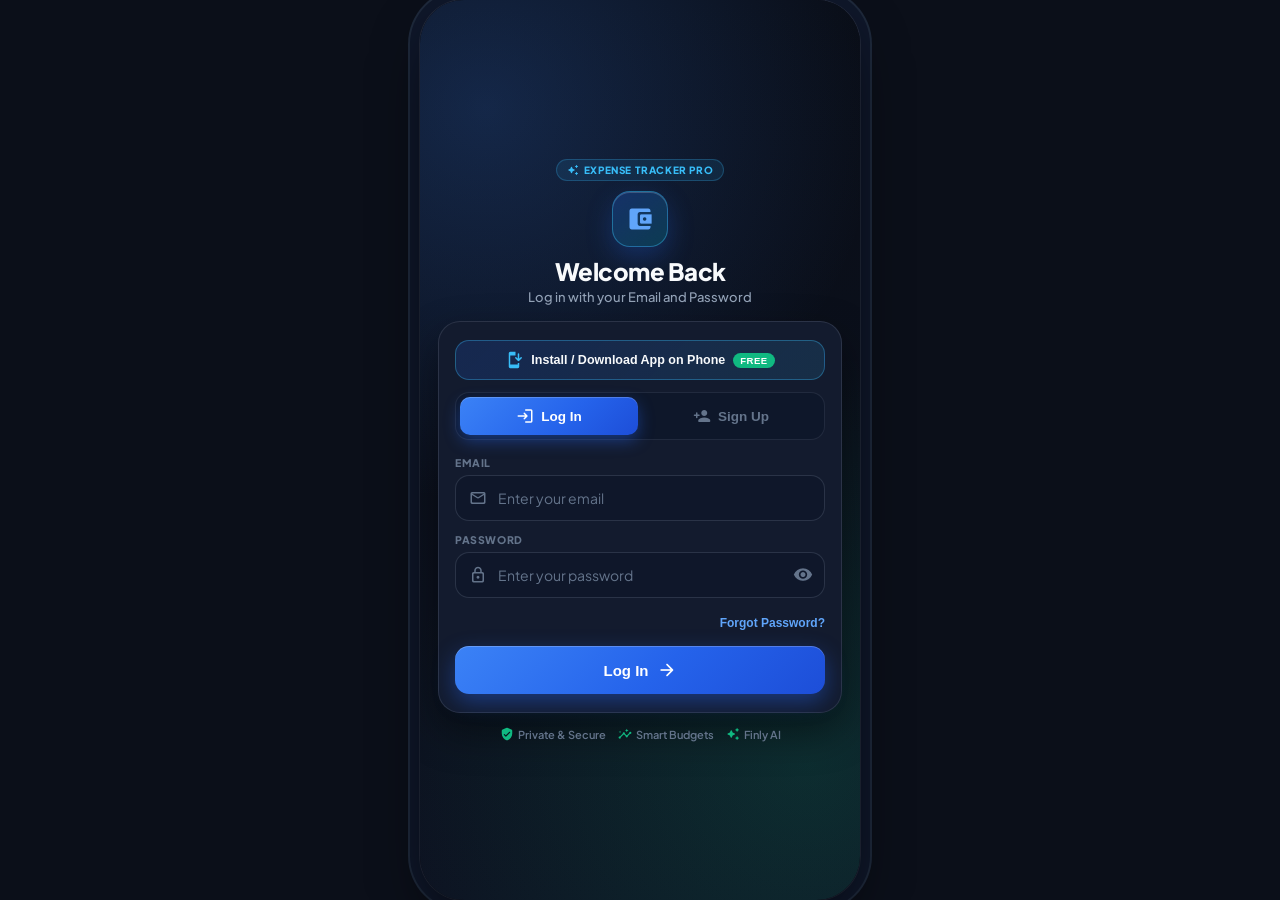
==== templates/mobile_app.html @ 192034d5 "v6.4: Resolve auth hanging and button lock by removing keepalive, dismissing overlay immediately, an" ====
<!DOCTYPE html>
<html lang="en">
<head>
  <meta charset="UTF-8">
  <meta name="viewport" content="width=device-width, initial-scale=1.0, maximum-scale=1.0, user-scalable=no, viewport-fit=cover">
  <meta http-equiv="Cache-Control" content="no-cache, no-store, must-revalidate">
  <meta http-equiv="Pragma" content="no-cache">
  <meta http-equiv="Expires" content="0">
  <title>Expense Tracker Pro 2.0 — Mobile Finance App</title>
  
  <!-- PWA & Mobile Meta Tags (Phase 15 + v6.0) -->
  <link rel="manifest" href="/static/manifest.json">
  <link rel="apple-touch-icon" href="/static/icons/apple-touch-icon.png">
  <link rel="icon" type="image/png" sizes="192x192" href="/static/icons/icon-192.png">
  <link rel="icon" type="image/svg+xml" href="/static/icons/icon.svg">
  <meta name="apple-mobile-web-app-capable" content="yes">
  <meta name="apple-mobile-web-app-title" content="ExpensePro">
  <meta name="apple-mobile-web-app-status-bar-style" content="black-translucent">
  <meta name="theme-color" content="#0B0F19">
  <meta name="format-detection" content="telephone=no">
  <meta name="app-shell-version" content="v6.4">

  <!-- Instant Synchronous PWA Standalone Detection (Zero-Flicker) -->
  <script>
    (function() {
      try {
        var isStandalone = (window.matchMedia && (window.matchMedia('(display-mode: standalone)').matches || window.matchMedia('(display-mode: fullscreen)').matches || window.matchMedia('(display-mode: minimal-ui)').matches)) ||
                           (window.navigator.standalone === true) ||
                           (document.referrer && document.referrer.indexOf('android-app://') !== -1) ||
                           (window.location.search && window.location.search.indexOf('mode=pwa') !== -1) ||
                           (localStorage.getItem('pwa_is_installed') === '1');
        if (isStandalone) {
          document.documentElement.classList.add('is-standalone-pwa');
        }
      } catch (e) {}
    })();
  </script>

  <!-- Google Fonts & Material Icons (Non-Render-Blocking for Instant First Paint) -->
  <link rel="preconnect" href="https://fonts.googleapis.com">
  <link rel="preconnect" href="https://fonts.gstatic.com" crossorigin>
  <link href="https://fonts.googleapis.com/css2?family=Plus+Jakarta+Sans:wght@400;500;600;700;800&family=JetBrains+Mono:wght@500;700&display=swap" rel="stylesheet" media="print" onload="this.media='all'">
  <link href="https://fonts.googleapis.com/icon?family=Material+Icons+Round" rel="stylesheet" media="print" onload="this.media='all'">
  <noscript>
    <link href="https://fonts.googleapis.com/css2?family=Plus+Jakarta+Sans:wght@400;500;600;700;800&family=JetBrains+Mono:wght@500;700&display=swap" rel="stylesheet">
    <link href="https://fonts.googleapis.com/icon?family=Material+Icons+Round" rel="stylesheet">
  </noscript>
  
  <style>
    /* ======================================================== */
    /* ULTRA-RESPONSIVE TOUCH & TACTILE MICRO-INTERACTIONS       */
    /* ======================================================== */
    * {
      touch-action: manipulation;
      -webkit-tap-highlight-color: transparent;
    }
    button, .key-btn, .nav-tab, .acc-pill, .btn-submit-sheet, .btn-icon-header, .tx-item, .action-pill {
      user-select: none;
      -webkit-user-select: none;
    }
    button:active, .key-btn:active, .nav-tab:active, .acc-pill:active, .btn-icon-header:active, .tx-item:active, .btn-submit-sheet:active {
      transform: scale(0.96) !important;
      opacity: 0.88 !important;
      transition: transform 0.06s ease, opacity 0.06s ease !important;
    }

    /* ======================================================== */
    /* DESIGN SYSTEM: EXECUTIVE FINTECH THEME PALETTES          */
    /* ======================================================== */
    :root {
      --bg-app: #0B0F19;
      --bg-card: #131B2E;
      --bg-card-subtle: #1C263D;
      --bg-input: #1C263D;
      --border-card: rgba(255, 255, 255, 0.08);
      --border-subtle: rgba(255, 255, 255, 0.05);
      --text-primary: #F8FAFC;
      --text-secondary: #94A3B8;
      --text-muted: #64748B;
      --color-emerald: #10B981;
      --color-emerald-glow: rgba(16, 185, 129, 0.18);
      --color-sapphire: #38BDF8;
      --color-ruby: #EF4444;
      --color-amber: #F59E0B;
      --color-purple: #8B5CF6;
      --radius-sm: 8px;
      --radius-md: 14px;
      --radius-lg: 20px;
      --radius-xl: 28px;
      --font: 'Plus Jakarta Sans', -apple-system, BlinkMacSystemFont, sans-serif;
    }

    /* THEME 1: MODERN MIDNIGHT FINTECH (Default Dark Canvas) */
    body:not(.theme-light) {
      background: #0B0F19 !important;
      color: #F8FAFC !important;
    }
    body:not(.theme-light) .device-wrapper {
      --bg-app: #0B0F19 !important;
      --bg-card: #131B2E !important;
      --bg-card-subtle: #1C263D !important;
      --bg-input: #1C263D !important;
      --border-card: rgba(255, 255, 255, 0.08) !important;
      --border-subtle: rgba(255, 255, 255, 0.05) !important;
      --text-primary: #F8FAFC !important;
      --text-secondary: #94A3B8 !important;
      --text-muted: #64748B !important;
      background: #0B0F19 !important;
      box-shadow: 0 25px 60px -15px rgba(0, 0, 0, 0.8), 0 0 0 1px rgba(255, 255, 255, 0.08), 0 0 0 10px #0F172A, 0 0 0 12px #1E293B !important;
    }

    /* THEME 2: CRISP HIGH-CONTRAST LIGHT (Zero Hidden Text) */
    body.theme-light {
      --bg-app: #F8FAFC !important;
      --bg-card: #FFFFFF !important;
      --bg-card-subtle: #F1F5F9 !important;
      --bg-input: #FFFFFF !important;
      --border-card: #E2E8F0 !important;
      --border-subtle: #CBD5E1 !important;
      --text-primary: #0F172A !important;
      --text-secondary: #475569 !important;
      --text-muted: #64748B !important;
      background: #F8FAFC !important;
      color: #0F172A !important;
    }
    body.theme-light .device-wrapper {
      --bg-app: #F8FAFC !important;
      --bg-card: #FFFFFF !important;
      --bg-card-subtle: #F1F5F9 !important;
      --bg-input: #FFFFFF !important;
      --border-card: #E2E8F0 !important;
      --border-subtle: #CBD5E1 !important;
      --text-primary: #0F172A !important;
      --text-secondary: #475569 !important;
      --text-muted: #64748B !important;
      background: #F8FAFC !important;
      color: #0F172A !important;
      box-shadow: 0 25px 60px -15px rgba(100, 116, 139, 0.25), 0 0 0 1px #E2E8F0 !important;
    }

    /* BASE RESET & MOBILE FRAME */
    * {
      box-sizing: border-box;
      margin: 0;
      padding: 0;
      -webkit-tap-highlight-color: transparent;
      user-select: none;
    }

    body {
      font-family: var(--font);
      background: var(--bg-app);
      color: var(--text-primary);
      min-height: 100vh;
      display: flex;
      justify-content: center;
      align-items: center;
      overflow-x: hidden;
      -webkit-font-smoothing: antialiased;
    }

    /* Desktop Viewport Shell Frame */
    .device-wrapper {
      position: relative;
      width: 100%;
      max-width: 440px;
      height: 900px;
      max-height: 100vh;
      background: var(--bg-app);
      box-shadow: 0 25px 60px -15px rgba(0, 0, 0, 0.8), 0 0 0 1px rgba(255, 255, 255, 0.08), 0 0 0 10px #0F172A, 0 0 0 12px #1E293B;
      border-radius: 44px;
      overflow: hidden;
      display: flex;
      flex-direction: column;
    }

    @media (max-width: 600px) {
      body {
        margin: 0 !important;
        padding: 0 !important;
        background: var(--bg-app) !important;
        overflow: hidden !important;
        width: 100vw !important;
        height: 100dvh !important;
      }
      body .device-wrapper,
      body.theme-light .device-wrapper {
        max-width: 100vw !important;
        width: 100vw !important;
        height: 100dvh !important;
        max-height: 100dvh !important;
        border-radius: 0 !important;
        box-shadow: none !important;
        border: none !important;
        background: var(--bg-app) !important;
        overflow: hidden !important;
      }
      .mobile-status-bar {
        display: none !important;
      }
      .app-screen {
        padding: 14px 16px 30px 16px !important;
      }
      .mobile-bottom-nav {
        padding-bottom: max(env(safe-area-inset-bottom, 0px), 8px) !important;
        height: calc(68px + env(safe-area-inset-bottom, 0px)) !important;
      }
      .app-screen-viewport {
        padding-bottom: calc(85px + env(safe-area-inset-bottom, 0px)) !important;
      }
    }

    /* Mobile Status Bar (Dynamic Island & Clock) */
    .mobile-status-bar {
      height: 48px;
      padding: 10px 24px 0 24px;
      display: flex;
      justify-content: space-between;
      align-items: center;
      font-size: 13px;
      font-weight: 700;
      color: var(--text-primary);
      z-index: 50;
      background: var(--bg-app);
    }
    .dynamic-island {
      width: 100px;
      height: 24px;
      background: #000;
      border-radius: 20px;
      display: flex;
      align-items: center;
      justify-content: center;
      gap: 6px;
    }
    .island-dot {
      width: 8px;
      height: 8px;
      border-radius: 50%;
      background: #1e293b;
    }

    /* Viewport & Screen Transitions */
    .app-screen-viewport {
      flex: 1;
      overflow-y: auto;
      overflow-x: hidden;
      position: relative;
      padding-bottom: 90px;
      scroll-behavior: smooth;
    }
    .app-screen-viewport::-webkit-scrollbar {
      display: none;
    }
    .app-screen {
      display: none;
      padding: 16px 20px;
    }
    .app-screen.active {
      display: block;
    }

    /* App Header */
    .app-header {
      display: flex;
      justify-content: space-between;
      align-items: center;
      margin-bottom: 20px;
    }
    .user-greeting {
      display: flex;
      align-items: center;
      gap: 12px;
    }
    .user-avatar {
      width: 42px;
      height: 42px;
      border-radius: 50%;
      background: linear-gradient(135deg, #3B82F6, #10B981);
      display: flex;
      align-items: center;
      justify-content: center;
      font-weight: 800;
      font-size: 16px;
      box-shadow: 0 4px 12px rgba(16, 185, 129, 0.25);
      color: #FFFFFF !important;
      flex-shrink: 0;
    }
    .user-title {
      font-size: 13px;
      color: var(--text-muted);
      font-weight: 500;
      white-space: nowrap;
      overflow: hidden;
      text-overflow: ellipsis;
    }
    .user-name {
      font-size: 17px;
      font-weight: 700;
      letter-spacing: -0.3px;
      color: var(--text-primary);
      white-space: nowrap;
      overflow: hidden;
      text-overflow: ellipsis;
    }
    .header-actions {
      display: flex;
      gap: 8px;
    }
    .btn-icon-header {
      width: 38px;
      height: 38px;
      border-radius: 50%;
      background: var(--bg-card);
      border: 1px solid var(--border-card);
      color: var(--text-primary);
      display: flex;
      align-items: center;
      justify-content: center;
      cursor: pointer;
      transition: all 0.2s ease;
    }

    /* ======================================================== */
    /* UNIVERSAL FINTECH CARDS & SURFACES                       */
    /* ======================================================== */
    .fintech-card {
      background: var(--bg-card);
      border: 1px solid var(--border-card);
      border-radius: var(--radius-xl);
      padding: 18px 20px;
      position: relative;
      margin-bottom: 18px;
      color: var(--text-primary);
      box-shadow: 0 4px 16px rgba(0, 0, 0, 0.12);
      transition: background 0.2s ease, border-color 0.2s ease, color 0.2s ease;
    }

    /* Hero Net Worth Card (Dedicated to Top Hero) */
    .card-net-worth {
      background: linear-gradient(135deg, #182542 0%, #0F172A 100%);
      border: 1px solid rgba(56, 189, 248, 0.2);
      border-radius: var(--radius-xl);
      padding: 22px 20px;
      position: relative;
      overflow: hidden;
      margin-bottom: 18px;
      box-shadow: 0 12px 30px -5px rgba(0, 0, 0, 0.4);
    }
    .card-net-worth::after {
      content: '';
      position: absolute;
      top: -30px;
      right: -30px;
      width: 140px;
      height: 140px;
      background: radial-gradient(circle, rgba(16, 185, 129, 0.25) 0%, transparent 70%);
      pointer-events: none;
    }
    .net-worth-label {
      font-size: 12px;
      text-transform: uppercase;
      letter-spacing: 1px;
      color: rgba(255, 255, 255, 0.8) !important;
      font-weight: 700;
      margin-bottom: 6px;
    }
    .net-worth-amount {
      font-size: 32px;
      font-weight: 800;
      letter-spacing: -1px;
      color: #FFFFFF !important;
      margin-bottom: 16px;
    }
    .accounts-pill-row {
      display: flex;
      gap: 10px;
      overflow-x: auto;
      padding-bottom: 4px;
    }
    .accounts-pill-row::-webkit-scrollbar { display: none; }
    .acc-pill {
      background: rgba(255, 255, 255, 0.14);
      border: 1px solid rgba(255, 255, 255, 0.2);
      border-radius: var(--radius-md);
      padding: 8px 12px;
      display: flex;
      align-items: center;
      gap: 8px;
      white-space: nowrap;
      flex-shrink: 0;
      color: #FFFFFF !important;
    }
    .acc-pill-icon {
      font-size: 18px;
      color: var(--color-emerald);
    }
    .acc-pill-name {
      font-size: 12px;
      color: rgba(255, 255, 255, 0.85) !important;
      font-weight: 600;
    }
    .acc-pill-balance {
      font-size: 13px;
      font-weight: 700;
      color: #FFFFFF !important;
    }

    /* Cashflow Metrics Grid */
    .cashflow-grid {
      display: grid;
      grid-template-columns: 1fr 1fr;
      gap: 12px;
      margin-bottom: 18px;
    }
    .cashflow-box {
      background: var(--bg-card);
      border: 1px solid var(--border-card);
      border-radius: var(--radius-lg);
      padding: 14px 16px;
      transition: background 0.2s ease, border-color 0.2s ease;
    }
    .cf-label {
      font-size: 11px;
      font-weight: 700;
      text-transform: uppercase;
      letter-spacing: 0.5px;
      display: flex;
      align-items: center;
      gap: 5px;
      margin-bottom: 6px;
    }
    .cf-label.income { color: var(--color-emerald); }
    .cf-label.expense { color: var(--color-ruby); }
    .cf-amount {
      font-size: 18px;
      font-weight: 800;
      color: var(--text-primary);
    }

    /* Afford Calculator Presets & Star Feature Styling */
    .afford-preset-chip {
      background: rgba(255, 255, 255, 0.06);
      border: 1px solid rgba(255, 255, 255, 0.12);
      color: var(--text-primary);
      font-size: 11px;
      font-weight: 700;
      padding: 6px 12px;
      border-radius: 10px;
      cursor: pointer;
      white-space: nowrap;
      transition: all 0.2s cubic-bezier(0.4, 0, 0.2, 1);
      flex-shrink: 0;
      user-select: none;
    }
    .afford-preset-chip:active {
      transform: scale(0.96);
    }
    .afford-preset-chip.active {
      background: linear-gradient(135deg, rgba(139, 92, 246, 0.35) 0%, rgba(59, 130, 246, 0.35) 100%);
      border-color: #8B5CF6;
      color: #FFFFFF;
      box-shadow: 0 2px 8px rgba(139, 92, 246, 0.25);
    }
    body.theme-light .afford-preset-chip {
      background: #FFFFFF;
      border-color: #E2E8F0;
      color: #334155;
    }
    body.theme-light .afford-preset-chip.active {
      background: linear-gradient(135deg, #EEF2FF 0%, #E0E7FF 100%);
      border-color: #6366F1;
      color: #4F46E5;
    }

    /* AI Spending Forecast Banner */
    .forecast-banner {
      background: linear-gradient(135deg, rgba(30, 27, 75, 0.75) 0%, rgba(15, 23, 42, 0.9) 100%);
      border: 1px solid rgba(139, 92, 246, 0.35);
      border-radius: var(--radius-xl);
      padding: 18px 20px;
      margin-bottom: 18px;
      color: var(--text-primary);
    }
    .forecast-badge-row {
      display: flex;
      justify-content: space-between;
      align-items: center;
      margin-bottom: 10px;
    }
    .forecast-title {
      font-size: 13px;
      font-weight: 800;
      text-transform: uppercase;
      letter-spacing: 0.5px;
      color: var(--color-sapphire);
      display: flex;
      align-items: center;
      gap: 6px;
    }
    .forecast-risk-pill {
      font-size: 11px;
      font-weight: 800;
      padding: 4px 10px;
      border-radius: 20px;
      text-transform: uppercase;
      display: inline-flex;
      align-items: center;
      gap: 6px;
    }
    @keyframes blinkLightPulse {
      0%, 100% {
        opacity: 1;
        transform: scale(1);
        box-shadow: 0 0 6px currentColor, 0 0 14px currentColor;
      }
      50% {
        opacity: 0.18;
        transform: scale(0.72);
        box-shadow: 0 0 1px currentColor;
      }
    }
    .blink-status-light {
      width: 8px;
      height: 8px;
      border-radius: 50%;
      display: inline-block;
      flex-shrink: 0;
      animation: blinkLightPulse 1.1s infinite ease-in-out;
    }
    .risk-safe {
      background: rgba(16, 185, 129, 0.15);
      color: var(--color-emerald);
      border: 1px solid rgba(16, 185, 129, 0.3);
    }
    .risk-warning {
      background: rgba(245, 158, 11, 0.15);
      color: var(--color-amber);
      border: 1px solid rgba(245, 158, 11, 0.3);
    }
    .risk-danger {
      background: rgba(239, 68, 68, 0.15);
      color: var(--color-ruby);
      border: 1px solid rgba(239, 68, 68, 0.3);
    }
    .forecast-numbers-row {
      display: flex;
      justify-content: space-between;
      align-items: baseline;
      margin-bottom: 8px;
    }
    .forecast-big-val {
      font-size: 24px;
      font-weight: 800;
      color: var(--text-primary);
    }
    .forecast-speed {
      font-size: 12px;
      font-weight: 600;
      color: var(--text-secondary);
    }
    .forecast-text {
      font-size: 12px;
      line-height: 1.4;
      color: var(--text-secondary);
    }

    /* Section Headers */
    .section-header-row {
      display: flex;
      justify-content: space-between;
      align-items: center;
      margin-bottom: 12px;
    }
    .section-title {
      font-size: 15px;
      font-weight: 700;
      color: var(--text-primary);
    }
    .section-link {
      font-size: 12px;
      font-weight: 600;
      color: var(--color-sapphire);
      cursor: pointer;
    }

    /* Transaction Item Rows */
    .tx-item {
      background: var(--bg-card);
      border: 1px solid var(--border-card);
      border-radius: var(--radius-lg);
      padding: 12px 14px;
      display: flex;
      align-items: center;
      justify-content: space-between;
      margin-bottom: 10px;
      cursor: pointer;
      transition: transform 0.15s ease, background 0.15s ease;
      color: var(--text-primary);
    }
    .tx-item:active {
      transform: scale(0.98);
      background: var(--bg-card-subtle);
    }
    .tx-item {
      content-visibility: auto;
      contain-intrinsic-size: 62px;
    }
    .tx-left {
      display: flex;
      align-items: center;
      gap: 12px;
    }
    .tx-icon-box {
      width: 40px;
      height: 40px;
      border-radius: 12px;
      display: flex;
      align-items: center;
      justify-content: center;
      color: #FFFFFF !important;
      font-size: 20px;
      flex-shrink: 0;
      position: relative;
      overflow: hidden;
    }
    .tx-icon-box .tx-img {
      width: 100%;
      height: 100%;
      object-fit: cover;
      display: block;
      border-radius: 12px;
    }
    .tx-title {
      font-size: 14px;
      font-weight: 700;
      color: var(--text-primary);
      margin-bottom: 2px;
    }
    .tx-meta {
      font-size: 11px;
      color: var(--text-muted);
      font-weight: 500;
    }
    .tx-right {
      text-align: right;
    }
    .tx-amount {
      font-size: 15px;
      font-weight: 800;
      letter-spacing: -0.3px;
    }
    .tx-amount.expense { color: var(--text-primary); }
    .tx-amount.income { color: var(--color-emerald); }
    .tx-amount.transfer { color: var(--color-sapphire); }
    .tx-badge {
      display: inline-block;
      font-size: 10px;
      font-weight: 700;
      padding: 2px 6px;
      border-radius: 4px;
      margin-top: 3px;
    }
    .tx-filter-bar {
      display: flex;
      gap: 8px;
      overflow-x: auto;
      padding: 4px 0 12px 0;
      margin-bottom: 8px;
    }
    .tx-filter-bar::-webkit-scrollbar { display: none; }
    .filter-chip {
      padding: 6px 14px;
      border-radius: 20px;
      font-size: 12px;
      font-weight: 700;
      background: var(--bg-card-subtle);
      border: 1px solid var(--border-card);
      color: var(--text-secondary);
      cursor: pointer;
      white-space: nowrap;
      transition: all 0.2s ease;
    }
    .filter-chip.active {
      background: var(--color-sapphire);
      color: #0F172A !important;
      border-color: var(--color-sapphire);
    }

    /* ======================================================== */
    /* 5-DESTINATION BOTTOM NAVIGATION BAR                      */
    /* ======================================================== */
    .mobile-bottom-nav {
      position: absolute;
      bottom: 0;
      left: 0;
      right: 0;
      height: 72px;
      background: rgba(11, 15, 25, 0.98);
      border-top: 1px solid rgba(255, 255, 255, 0.08);
      display: flex;
      align-items: center;
      justify-content: space-around;
      padding: 0 8px;
      z-index: 60;
    }
    .nav-tab {
      display: flex;
      flex-direction: column;
      align-items: center;
      justify-content: center;
      gap: 3px;
      color: #94A3B8;
      font-size: 11px;
      font-weight: 600;
      cursor: pointer;
      transition: all 0.2s ease;
      flex: 1;
      height: 100%;
    }
    .nav-tab .material-icons-round {
      font-size: 22px;
      color: #94A3B8;
      transition: transform 0.2s ease, color 0.2s ease;
    }
    .nav-tab.active {
      color: var(--color-sapphire);
      font-weight: 700;
    }
    .nav-tab.active .material-icons-round {
      color: var(--color-sapphire);
      transform: scale(1.1);
    }

    /* Elevated Center FAB (+) */
    .fab-center {
      width: 52px;
      height: 52px;
      border-radius: 50%;
      background: linear-gradient(135deg, #10B981, #059669);
      box-shadow: 0 8px 24px rgba(16, 185, 129, 0.45);
      display: flex;
      align-items: center;
      justify-content: center;
      color: #FFFFFF !important;
      border: 3px solid var(--bg-app);
      cursor: pointer;
      margin-bottom: 24px;
      transition: transform 0.2s cubic-bezier(0.34, 1.56, 0.64, 1);
    }
    .fab-center:active {
      transform: scale(0.92);
    }

    /* Floating AI Orb Compositor-Only Float Animation (Zero CPU Repaint) */
    @keyframes orbFloatPulse {
      0%, 100% { transform: translate3d(0, 0px, 0) scale(1); }
      50% { transform: translate3d(0, -3px, 0) scale(1.03); }
    }
    .ai-floating-orb {
      box-shadow: 0 6px 20px rgba(124, 58, 237, 0.55), 0 0 16px rgba(6, 182, 212, 0.45);
      animation: orbFloatPulse 3.2s ease-in-out infinite;
      will-change: transform;
    }
    .ai-floating-orb:active {
      transform: scale(0.9) !important;
    }

    /* Universal Instant Touch & Zero-Delay Touch Response */
    * {
      -webkit-tap-highlight-color: transparent;
    }
    button, a, input, select, textarea, .nav-tab, .acc-pill, .fintech-card, .key-btn, .btn-icon-header, .fab-center, #floatingAiBotBtn {
      touch-action: manipulation;
    }

    /* Hardware Accelerated GPU Compositing for Moving Drawers Only */
    .bottom-sheet, #floatingAiBotBtn {
      backface-visibility: hidden;
    }

    /* Automatically Hide Floating AI Button whenever ANY sheet, modal, Auth screen, or PIN lock is open */
    body.sheet-open #floatingAiBotBtn,
    body.chat-open #floatingAiBotBtn,
    body.pin-locked #floatingAiBotBtn,
    body.auth-active #floatingAiBotBtn,
    body:has(.auth-overlay:not(.hidden)) #floatingAiBotBtn,
    #pinLockOverlay:not(.hidden) ~ #floatingAiBotBtn,
    #pinLockOverlay:not(.hidden) ~ * #floatingAiBotBtn,
    #floatingAiBotBtn.hidden-by-sheet {
      display: none !important;
      opacity: 0 !important;
      pointer-events: none !important;
      visibility: hidden !important;
    }

    /* ======================================================== */
    /* BOTTOM SHEETS, KEYPAD & FORM INPUTS                      */
    /* ======================================================== */
    .sheet-backdrop {
      position: absolute;
      inset: 0;
      background: rgba(0, 0, 0, 0.68);
      z-index: 100;
      opacity: 0;
      pointer-events: none;
      visibility: hidden;
      transition: opacity 0.16s ease, visibility 0.16s ease;
    }
    .sheet-backdrop.active {
      opacity: 1;
      pointer-events: auto;
      visibility: visible;
    }
    
    #quickEntrySheet {
      max-height: 96vh;
      overflow-y: hidden !important;
      padding: 12px 18px 16px 18px;
    }
    #quickEntrySheet.details-expanded {
      overflow-y: auto !important;
    }

    .bottom-sheet {
      position: absolute;
      bottom: 0;
      left: 0;
      right: 0;
      background: var(--bg-card);
      border-top: 1px solid var(--border-card);
      border-radius: 28px 28px 0 0;
      padding: 16px 20px 24px 20px;
      z-index: 110;
      transform: translate3d(0, 100%, 0);
      transition: transform 0.18s cubic-bezier(0.2, 0.9, 0.3, 1), visibility 0.18s ease;
      max-height: 92vh;
      overflow-y: auto;
      color: var(--text-primary);
      visibility: hidden !important;
      pointer-events: none !important;
    }
    .bottom-sheet.active {
      transform: translateY(0);
      visibility: visible !important;
      pointer-events: auto !important;
    }
    .sheet-handle {
      width: 40px;
      height: 5px;
      background: var(--text-muted);
      opacity: 0.35;
      border-radius: 3px;
      margin: 0 auto 14px auto;
    }

    /* 3-Way Segmented Control */
    .segmented-control {
      background: var(--bg-card-subtle);
      border-radius: var(--radius-md);
      padding: 4px;
      display: flex;
      margin-bottom: 14px;
    }
    .segment-btn {
      flex: 1;
      padding: 8px 0;
      text-align: center;
      font-size: 13px;
      font-weight: 700;
      border-radius: 10px;
      cursor: pointer;
      color: var(--text-muted);
      transition: all 0.2s ease;
      background: transparent;
      border: none;
    }
    .segment-btn.active.expense {
      background: var(--color-ruby) !important;
      color: #FFFFFF !important;
      box-shadow: 0 4px 12px rgba(239, 68, 68, 0.3);
    }
    .segment-btn.active.income {
      background: var(--color-emerald) !important;
      color: #FFFFFF !important;
      box-shadow: 0 4px 12px rgba(16, 185, 129, 0.3);
    }
    .segment-btn.active.transfer {
      background: var(--color-sapphire) !important;
      color: #FFFFFF !important;
      box-shadow: 0 4px 12px rgba(59, 130, 246, 0.3);
    }

    /* Keypad Display & Numeric Grid */
    .keypad-display {
      background: var(--bg-card-subtle);
      border: 1px solid var(--border-card);
      border-radius: var(--radius-lg);
      padding: 14px 18px;
      text-align: right;
      margin-bottom: 14px;
    }
    .display-currency {
      font-size: 18px;
      font-weight: 700;
      color: var(--color-emerald);
      margin-right: 4px;
    }
    .display-val {
      font-size: 34px;
      font-weight: 800;
      letter-spacing: -1px;
      color: var(--text-primary);
    }
    .keypad-grid {
      display: grid;
      grid-template-columns: repeat(3, 1fr);
      gap: 8px;
      margin-bottom: 16px;
    }
    .key-btn {
      background: var(--bg-card-subtle);
      border: 1px solid var(--border-card);
      color: var(--text-primary);
      font-size: 19px;
      font-weight: 700;
      border-radius: 12px;
      height: 48px;
      display: flex;
      align-items: center;
      justify-content: center;
      cursor: pointer;
      transition: background 0.1s ease;
    }
    .key-btn:active {
      background: var(--border-card);
    }

    /* Category Ribbon */
    .category-scroll-grid {
      display: flex;
      gap: 10px;
      overflow-x: auto;
      padding: 4px 2px 8px 2px;
      margin-bottom: 10px;
      scrollbar-width: none;
      -webkit-overflow-scrolling: touch;
    }
    .category-scroll-grid::-webkit-scrollbar { display: none; }
    /* Aesthetic Category Visual Media & Add Action Cards */
    .cat-select-visual {
      width: 38px;
      height: 38px;
      border-radius: 12px;
      position: relative;
      overflow: hidden;
      display: flex;
      align-items: center;
      justify-content: center;
      background: var(--bg-card);
      box-shadow: 0 2px 6px rgba(0, 0, 0, 0.25);
      border: 1.5px solid rgba(255, 255, 255, 0.08);
      transition: all 0.15s ease;
      flex-shrink: 0;
    }
    .cat-visual-img {
      width: 100%;
      height: 100%;
      object-fit: cover;
      display: block;
      border-radius: 10px;
      transition: transform 0.2s ease;
    }
    .cat-select-card:active .cat-visual-img {
      transform: scale(1.08);
    }
    .cat-select-card.selected .cat-select-visual {
      box-shadow: 0 0 12px rgba(16, 185, 129, 0.5);
      border: 2px solid var(--color-emerald);
    }
    .cat-select-visual.add-visual-box {
      background: rgba(16, 185, 129, 0.1) !important;
      border: 1.5px dashed var(--color-emerald) !important;
    }
    .cat-select-card.add-card {
      border: 1.5px dashed rgba(16, 185, 129, 0.35);
      background: rgba(16, 185, 129, 0.04);
    }
    .cat-select-card.add-card:active {
      background: rgba(16, 185, 129, 0.16);
      transform: scale(0.95);
    }
    .add-subcat-pill:hover,
    .add-subcat-pill:active {
      background: rgba(16, 185, 129, 0.18) !important;
      transform: scale(0.96);
    }
    body.theme-light .cat-select-visual {
      box-shadow: 0 1px 4px rgba(15, 23, 42, 0.08);
      background: #F1F5F9;
      border-color: #E2E8F0;
    }
    body.theme-light .cat-select-card.add-card {
      background: #F0FDF4;
      border-color: #86EFAC;
    }
    body.theme-light .cat-select-card.add-card .cat-select-name {
      color: #059669 !important;
    }
    body.theme-light .add-subcat-pill {
      background: #F0FDF4 !important;
      border-color: #10B981 !important;
    }
    body.theme-light .add-subcat-pill span {
      color: #059669 !important;
    }

    .cat-select-card {
      position: relative;
      overflow: visible;
      display: flex;
      flex-direction: column;
      align-items: center;
      justify-content: center;
      gap: 4px;
      padding: 6px 10px;
      min-width: 66px;
      flex-shrink: 0;
      border-radius: 12px;
      background: var(--bg-card-subtle);
      border: 1px solid var(--border-card);
      cursor: pointer;
      text-align: center;
      transition: all 0.15s ease;
      user-select: none;
      -webkit-user-select: none;
    }
    .cat-select-card.selected {
      border-color: var(--color-emerald);
      background: rgba(16, 185, 129, 0.18);
    }
    /* Category Delete Badge */
    .cat-delete-btn {
      position: absolute;
      top: -6px;
      right: -6px;
      width: 20px;
      height: 20px;
      border-radius: 50%;
      background: #EF4444;
      border: 2px solid #FFFFFF;
      display: flex;
      align-items: center;
      justify-content: center;
      cursor: pointer;
      z-index: 20;
      box-shadow: 0 2px 6px rgba(0, 0, 0, 0.35);
      padding: 0;
      transition: transform 0.15s ease;
    }
    .cat-delete-btn:active {
      transform: scale(0.9);
    }
    .cat-delete-btn span {
      color: #FFFFFF !important;
      font-size: 13px !important;
      line-height: 1;
    }
    body.theme-light .cat-delete-btn {
      border-color: #FFFFFF !important;
      background: #DC2626 !important;
    }
    body.theme-light .cat-delete-btn span {
      color: #FFFFFF !important;
    }

    /* Subcategory Delete Badge */
    .subcat-delete-btn {
      display: inline-flex;
      align-items: center;
      justify-content: center;
      margin-left: 5px;
      cursor: pointer;
      border-radius: 50%;
      background: rgba(239, 68, 68, 0.18);
      width: 16px;
      height: 16px;
      vertical-align: middle;
      transition: transform 0.15s ease;
    }
    .subcat-delete-btn:active {
      transform: scale(0.9);
    }
    .subcat-delete-btn span {
      color: #EF4444 !important;
      font-size: 11px !important;
      line-height: 1;
    }
    body.theme-light .subcat-delete-btn {
      background: rgba(220, 38, 38, 0.18) !important;
    }
    body.theme-light .subcat-delete-btn span {
      color: #DC2626 !important;
    }

    /* Payment Method Pill (Cash, UPI, Cards) */
    .sheet-acc-pill {
      cursor: pointer;
      padding: 8px 10px;
      display: flex;
      align-items: center;
      justify-content: center;
      gap: 6px;
      border-radius: 10px;
      font-size: 12px;
      font-weight: 700;
      background: var(--bg-card-subtle);
      border: 1px solid var(--border-card);
      color: var(--text-secondary);
      transition: all 0.15s ease;
      user-select: none;
      -webkit-user-select: none;
    }
    .sheet-acc-pill.selected {
      background: rgba(59, 130, 246, 0.22);
      border: 1.5px solid var(--color-sapphire);
      color: #FFFFFF;
    }
    body.theme-light .sheet-acc-pill {
      background: #FFFFFF !important;
      border: 1.5px solid #CBD5E1 !important;
      color: #334155 !important;
    }
    body.theme-light .sheet-acc-pill.selected {
      background: #EFF6FF !important;
      border: 2px solid #2563EB !important;
      color: #1D4ED8 !important;
      font-weight: 800 !important;
    }
    .cat-select-icon {
      width: 32px;
      height: 32px;
      border-radius: 9px;
      display: flex;
      align-items: center;
      justify-content: center;
      color: #FFFFFF !important;
      font-size: 17px;
    }
    .cat-select-name {
      font-size: 10px;
      font-weight: 700;
      color: var(--text-secondary);
      line-height: 1.1;
      white-space: nowrap;
      max-width: 60px;
      overflow: hidden;
      text-overflow: ellipsis;
    }
    .cat-select-card.selected .cat-select-name {
      color: var(--text-primary);
      font-weight: 800;
    }

    /* Universal Form Inputs */
    .form-input-pill,
    input[type="text"],
    input[type="password"],
    input[type="number"],
    input[type="tel"],
    input[type="date"],
    select {
      width: 100%;
      background: var(--bg-card-subtle);
      border: 1px solid var(--border-card);
      border-radius: var(--radius-md);
      padding: 12px 14px;
      color: var(--text-primary);
      font-size: 13px;
      font-family: var(--font);
      outline: none;
      margin-bottom: 14px;
    }
    .form-input-pill::placeholder,
    input::placeholder {
      color: var(--text-muted);
    }

    .btn-submit-sheet {
      width: 100%;
      background: linear-gradient(135deg, #2563EB, #1D4ED8);
      color: #FFFFFF !important;
      font-size: 15px;
      font-weight: 700;
      border: none;
      border-radius: var(--radius-lg);
      padding: 14px;
      cursor: pointer;
      box-shadow: 0 6px 18px rgba(37, 99, 235, 0.35);
      transition: opacity 0.2s ease, transform 0.1s ease;
    }
    .btn-submit-sheet:active {
      transform: scale(0.98);
      opacity: 0.9;
    }

    /* ======================================================== */
    /* MODERN AUTH MODAL & TAB SYSTEM (FLAGSHIP FINTECH UI)     */
    /* ======================================================== */
    .auth-overlay {
      position: absolute;
      inset: 0;
      background:
        radial-gradient(circle at 15% 12%, rgba(59, 130, 246, 0.22) 0%, transparent 45%),
        radial-gradient(circle at 88% 85%, rgba(16, 185, 129, 0.16) 0%, transparent 48%),
        linear-gradient(180deg, #090D16 0%, #0D1322 100%);
      z-index: 950;
      padding: 20px 18px;
      display: flex;
      flex-direction: column;
      overflow-y: auto;
      color: var(--text-primary);
    }
    .auth-overlay.hidden { display: none !important; }
    .auth-shell {
      width: 100%;
      margin: auto 0;
      display: flex;
      flex-direction: column;
    }
    .auth-brand {
      text-align: center;
      margin-bottom: 16px;
    }
    .auth-brand-pill {
      display: inline-flex;
      align-items: center;
      gap: 5px;
      padding: 4px 10px;
      border-radius: 999px;
      background: rgba(56, 189, 248, 0.1);
      border: 1px solid rgba(56, 189, 248, 0.24);
      color: #38BDF8;
      font-size: 10px;
      font-weight: 800;
      letter-spacing: 0.6px;
      text-transform: uppercase;
      margin-bottom: 10px;
    }
    .auth-shield-icon {
      width: 56px;
      height: 56px;
      border-radius: 18px;
      background: linear-gradient(145deg, rgba(37, 99, 235, 0.28), rgba(6, 182, 212, 0.22));
      border: 1px solid rgba(56, 189, 248, 0.42);
      box-shadow: 0 10px 26px rgba(37, 99, 235, 0.28), inset 0 1px 0 rgba(255, 255, 255, 0.18);
      display: flex;
      align-items: center;
      justify-content: center;
      margin: 0 auto 10px auto;
      color: #60A5FA;
      font-size: 28px;
    }
    .auth-title {
      font-size: 24px;
      font-weight: 800;
      color: var(--text-primary);
      letter-spacing: -0.5px;
      line-height: 1.2;
    }
    .auth-subtitle {
      font-size: 13px;
      color: var(--text-secondary);
      margin-top: 4px;
      font-weight: 500;
    }
    .auth-card {
      background: #131B2E;
      border: 1px solid rgba(148, 163, 184, 0.18);
      border-radius: 22px;
      padding: 18px 16px;
      box-shadow: 0 18px 42px rgba(0, 0, 0, 0.44);
    }
    .auth-tab-bar {
      display: flex;
      background: rgba(15, 23, 42, 0.85);
      border: 1px solid rgba(148, 163, 184, 0.14);
      border-radius: 14px;
      padding: 4px;
      margin-bottom: 16px;
      gap: 4px;
    }
    .auth-tab-btn {
      flex: 1;
      display: flex;
      align-items: center;
      justify-content: center;
      gap: 7px;
      padding: 10px 14px;
      font-size: 13.5px;
      font-weight: 700;
      border: none;
      outline: none;
      border-radius: 10px;
      cursor: pointer;
      background: transparent;
      color: var(--text-muted);
      transition: color 0.15s ease, background 0.15s ease;
    }
    .auth-tab-btn:hover {
      color: var(--text-primary);
    }
    .auth-tab-btn.active {
      background: linear-gradient(135deg, #3B82F6 0%, #2563EB 60%, #1D4ED8 100%) !important;
      color: #FFFFFF !important;
      box-shadow: 0 6px 16px rgba(37, 99, 235, 0.42), inset 0 1px 0 rgba(255, 255, 255, 0.2) !important;
    }
    .auth-field-label-row {
      display: flex;
      align-items: center;
      justify-content: space-between;
      gap: 8px;
      margin-bottom: 6px;
    }
    .auth-field-label {
      font-size: 10.5px;
      font-weight: 800;
      color: var(--text-muted);
      letter-spacing: 0.6px;
      text-transform: uppercase;
      margin-bottom: 6px;
      display: block;
    }
    .auth-field-label-row .auth-field-label {
      margin-bottom: 0;
    }
    .auth-verified-chip {
      display: none;
      align-items: center;
      gap: 6px;
      font-size: 11px;
      font-weight: 800;
      color: #34D399;
    }
    .auth-verified-change-btn {
      background: rgba(59, 130, 246, 0.16);
      border: 1px solid rgba(59, 130, 246, 0.35);
      color: #93C5FD;
      border-radius: 7px;
      padding: 2px 8px;
      font-size: 10.5px;
      font-weight: 700;
      cursor: pointer;
    }
    .auth-input-wrap {
      position: relative;
      display: flex;
      align-items: center;
    }
    .auth-input-icon {
      position: absolute;
      left: 14px;
      color: var(--text-muted);
      font-size: 18px !important;
      pointer-events: none;
      transition: color 0.15s ease;
    }
    .auth-input-wrap .form-input-pill {
      padding-left: 42px;
      padding-right: 14px;
      margin-bottom: 0;
      background: #0F172A;
      border: 1.5px solid rgba(148, 163, 184, 0.2);
      border-radius: 14px;
      height: 46px;
      font-size: 14px;
      color: #F8FAFC;
      transition: border-color 0.15s ease, box-shadow 0.15s ease;
    }
    .auth-input-wrap .form-input-pill:focus {
      border-color: #3B82F6;
      background: #0F172A;
      box-shadow: 0 0 0 3px rgba(59, 130, 246, 0.18);
    }
    .auth-input-wrap .form-input-pill:-webkit-autofill,
    .auth-input-wrap .form-input-pill:-webkit-autofill:hover,
    .auth-input-wrap .form-input-pill:-webkit-autofill:focus,
    .auth-input-wrap .form-input-pill:-webkit-autofill:active {
      -webkit-text-fill-color: #F8FAFC !important;
      caret-color: #F8FAFC;
      -webkit-box-shadow: 0 0 0 1000px #0F172A inset !important;
      box-shadow: 0 0 0 1000px #0F172A inset !important;
      border-color: rgba(59, 130, 246, 0.45) !important;
      transition: background-color 5000s ease-in-out 0s;
    }
    .auth-input-wrap .form-input-pill.auth-email-verified {
      border-color: rgba(16, 185, 129, 0.65) !important;
      background: rgba(16, 185, 129, 0.08) !important;
    }
    .auth-input-wrap:focus-within .auth-input-icon {
      color: #60A5FA;
    }
    .auth-eye-btn {
      position: absolute;
      right: 12px;
      color: var(--text-muted);
      cursor: pointer;
      font-size: 20px !important;
      user-select: none;
    }
    .auth-email-row {
      display: flex;
      align-items: center;
      gap: 8px;
      width: 100%;
    }
    .auth-email-row .auth-input-wrap {
      flex: 1;
      min-width: 0;
    }
    .auth-email-row .form-input-pill {
      width: 100%;
      min-width: 0;
    }
    .auth-side-verify-btn {
      flex-shrink: 0;
      height: 46px;
      padding: 0 13px;
      border-radius: 14px;
      border: 1px solid rgba(59, 130, 246, 0.48);
      background: linear-gradient(135deg, rgba(59, 130, 246, 0.24) 0%, rgba(37, 99, 235, 0.36) 100%);
      color: #93C5FD;
      font-size: 12.5px;
      font-weight: 800;
      white-space: nowrap;
      cursor: pointer;
      display: none;
      align-items: center;
      justify-content: center;
      gap: 5px;
      transition: border-color 0.15s ease, background 0.15s ease, opacity 0.15s ease;
    }
    .auth-side-verify-btn:hover { filter: brightness(1.08); }
    .auth-side-verify-btn:disabled { opacity: 0.72; cursor: wait; }
    .auth-side-verify-btn.verified {
      background: rgba(16, 185, 129, 0.16);
      border-color: rgba(16, 185, 129, 0.5);
      color: #34D399;
      cursor: default;
      opacity: 1;
    }
    .signup-inline-otp-box {
      display: none;
      margin-bottom: 12px;
      padding: 12px 13px;
      border-radius: 14px;
      background: rgba(37, 99, 235, 0.11);
      border: 1px solid rgba(59, 130, 246, 0.34);
    }
    .inline-otp-row {
      display: flex;
      justify-content: space-between;
      gap: 6px;
      margin: 8px 0 10px 0;
    }
    .inline-otp-digit {
      width: 100%;
      max-width: 44px;
      height: 42px;
      border-radius: 10px;
      background: #0F172A;
      border: 1.5px solid rgba(148, 163, 184, 0.28);
      text-align: center;
      font-size: 18px;
      font-weight: 800;
      color: #FFFFFF;
      outline: none;
      transition: border-color 0.15s ease, box-shadow 0.15s ease;
    }
    .inline-otp-digit:focus {
      border-color: #3B82F6;
      box-shadow: 0 0 0 3px rgba(59, 130, 246, 0.22);
    }
    .signup-verify-otp-btn {
      width: 100%;
      height: 38px;
      border: none;
      border-radius: 10px;
      background: linear-gradient(135deg, #10B981, #059669);
      color: #FFFFFF;
      font-size: 13px;
      font-weight: 800;
      cursor: pointer;
      display: flex;
      align-items: center;
      justify-content: center;
      gap: 6px;
      box-shadow: 0 4px 12px rgba(16, 185, 129, 0.28);
    }
    body.theme-light .auth-side-verify-btn {
      background: #EFF6FF !important;
      border-color: #93C5FD !important;
      color: #1D4ED8 !important;
    }
    body.theme-light .auth-side-verify-btn.verified {
      background: #ECFDF5 !important;
      border-color: #6EE7B7 !important;
      color: #059669 !important;
    }
    body.theme-light .auth-verified-chip {
      color: #059669 !important;
    }
    body.theme-light .auth-verified-change-btn {
      background: #EFF6FF !important;
      border-color: #93C5FD !important;
      color: #1D4ED8 !important;
    }
    body.theme-light .signup-inline-otp-box {
      background: #EFF6FF !important;
      border-color: #BFDBFE !important;
    }
    body.theme-light .inline-otp-digit {
      background: #FFFFFF !important;
      border-color: #CBD5E1 !important;
      color: #0F172A !important;
    }
    .auth-error-banner {
      display: none;
      align-items: center;
      gap: 8px;
      padding: 10px 12px;
      margin-bottom: 12px;
      border-radius: 12px;
      background: rgba(239, 68, 68, 0.12);
      border: 1px solid rgba(239, 68, 68, 0.35);
      color: #FCA5A5;
      font-size: 12px;
      font-weight: 600;
      line-height: 1.35;
    }
    .auth-error-banner.visible {
      display: flex;
    }
    .auth-cta-btn {
      width: 100%;
      height: 48px;
      border: none;
      border-radius: 14px;
      background: linear-gradient(135deg, #3B82F6 0%, #2563EB 55%, #1D4ED8 100%);
      color: #FFFFFF;
      font-size: 15px;
      font-weight: 800;
      cursor: pointer;
      display: flex;
      align-items: center;
      justify-content: center;
      gap: 8px;
      box-shadow: 0 8px 22px rgba(37, 99, 235, 0.42), inset 0 1px 0 rgba(255, 255, 255, 0.22);
      transition: transform 0.15s ease, box-shadow 0.2s ease, opacity 0.2s ease;
    }
    .auth-cta-btn:active {
      transform: scale(0.985);
    }
    .auth-cta-btn:disabled {
      opacity: 0.7;
      cursor: wait;
    }
    .auth-trust-row {
      display: flex;
      align-items: center;
      justify-content: center;
      flex-wrap: wrap;
      gap: 12px;
      margin-top: 14px;
      font-size: 11px;
      font-weight: 600;
      color: var(--text-muted);
    }
    .auth-trust-item {
      display: inline-flex;
      align-items: center;
      gap: 4px;
    }
    .auth-trust-item .material-icons-round {
      font-size: 14px;
      color: #10B981;
    }
    .otp-boxes-row {
      display: flex;
      justify-content: center;
      gap: 8px;
      margin: 18px 0;
    }
    .otp-digit-input {
      width: 44px;
      height: 52px;
      border-radius: 12px;
      background: var(--bg-card-subtle);
      border: 1.5px solid var(--border-card);
      text-align: center;
      font-size: 22px;
      font-weight: 800;
      color: var(--text-primary);
      outline: none;
      transition: all 0.2s ease;
    }
    .otp-digit-input:focus {
      border-color: var(--color-sapphire);
      box-shadow: 0 0 0 3px rgba(56, 189, 248, 0.25);
    }
    .auto-fill-chip {
      background: rgba(56, 189, 248, 0.15);
      border: 1px solid rgba(56, 189, 248, 0.35);
      color: var(--color-sapphire);
      border-radius: 20px;
      padding: 6px 14px;
      font-size: 11px;
      font-weight: 700;
      text-align: center;
      cursor: pointer;
      display: inline-flex;
      align-items: center;
      gap: 5px;
      margin-bottom: 20px;
    }

    /* ======================================================== */
    /* COMPREHENSIVE LIGHT THEME RULES (No Hidden Text)         */
    /* ======================================================== */
    body.theme-light .fintech-card {
      background: #FFFFFF !important;
      border-color: #E2E8F0 !important;
      color: #0F172A !important;
      box-shadow: 0 2px 10px rgba(15, 23, 42, 0.04) !important;
    }
    body.theme-light .card-net-worth {
      background: linear-gradient(135deg, #2563EB 0%, #1D4ED8 100%) !important;
      border: 1px solid #1E40AF !important;
      box-shadow: 0 12px 25px -5px rgba(37, 99, 235, 0.35) !important;
    }
    body.theme-light .card-net-worth,
    body.theme-light .card-net-worth * {
      color: #FFFFFF !important;
    }
    body.theme-light .card-net-worth .net-worth-label {
      color: rgba(255, 255, 255, 0.85) !important;
    }
    body.theme-light .card-net-worth .acc-pill {
      background: rgba(255, 255, 255, 0.18) !important;
      border: 1px solid rgba(255, 255, 255, 0.25) !important;
      color: #FFFFFF !important;
    }

    body.theme-light .cashflow-box,
    body.theme-light .tx-item,
    body.theme-light .stat-card,
    body.theme-light .ai-card,
    body.theme-light .modal-content-card {
      background: #FFFFFF !important;
      border-color: #E2E8F0 !important;
      color: #0F172A !important;
      box-shadow: 0 2px 8px rgba(15, 23, 42, 0.04) !important;
    }
    body.theme-light .tx-item:active {
      background: #F8FAFC !important;
    }

    body.theme-light .user-name,
    body.theme-light .section-title,
    body.theme-light .tx-title,
    body.theme-light .cf-amount,
    body.theme-light .forecast-big-val,
    body.theme-light .display-val,
    body.theme-light .auth-title,
    body.theme-light strong,
    body.theme-light b,
    body.theme-light h1,
    body.theme-light h2,
    body.theme-light h3,
    body.theme-light .tx-amount.expense {
      color: #0F172A !important;
    }

    body.theme-light .user-title,
    body.theme-light .tx-meta,
    body.theme-light .forecast-text,
    body.theme-light .forecast-speed,
    body.theme-light .auth-subtitle,
    body.theme-light .section-link {
      color: #475569 !important;
    }

    body.theme-light .mobile-bottom-nav {
      background: #FFFFFF !important;
      border-top: 1px solid #E2E8F0 !important;
      box-shadow: 0 -4px 18px rgba(0, 0, 0, 0.05) !important;
    }
    body.theme-light .nav-tab {
      color: #64748B !important;
    }
    body.theme-light .nav-tab .material-icons-round {
      color: #64748B !important;
    }
    body.theme-light .nav-tab.active,
    body.theme-light .nav-tab.active span,
    body.theme-light .nav-tab.active .material-icons-round {
      color: #2563EB !important;
    }

    body.theme-light .bottom-sheet {
      background: #FFFFFF !important;
      border-top: 1px solid #E2E8F0 !important;
      color: #0F172A !important;
      box-shadow: 0 -10px 40px rgba(0, 0, 0, 0.12) !important;
    }
    body.theme-light .sheet-handle {
      background: #CBD5E1 !important;
    }

    body.theme-light .keypad-display {
      background: #F1F5F9 !important;
      border: 1.5px solid #CBD5E1 !important;
    }
    body.theme-light .key-btn {
      background: #FFFFFF !important;
      border: 1px solid #E2E8F0 !important;
      color: #0F172A !important;
      box-shadow: 0 1px 3px rgba(0, 0, 0, 0.04) !important;
    }
    body.theme-light .key-btn:active {
      background: #E2E8F0 !important;
    }

    body.theme-light .form-input-pill,
    body.theme-light input[type="text"],
    body.theme-light input[type="password"],
    body.theme-light input[type="number"],
    body.theme-light input[type="tel"],
    body.theme-light input[type="date"],
    body.theme-light select {
      background: #FFFFFF !important;
      border: 1.5px solid #CBD5E1 !important;
      color: #0F172A !important;
    }
    body.theme-light .form-input-pill::placeholder,
    body.theme-light input::placeholder {
      color: #94A3B8 !important;
    }

    body.theme-light .segmented-control {
      background: #E2E8F0 !important;
      border: 1px solid #CBD5E1 !important;
    }
    body.theme-light .segment-btn {
      color: #64748B !important;
    }
    body.theme-light .segment-btn.active {
      background: #FFFFFF !important;
      color: #0F172A !important;
      box-shadow: 0 2px 6px rgba(0, 0, 0, 0.08) !important;
    }
    body.theme-light .segment-btn.active.expense {
      background: #EF4444 !important;
      color: #FFFFFF !important;
    }
    body.theme-light .segment-btn.active.income {
      background: #10B981 !important;
      color: #FFFFFF !important;
    }
    body.theme-light .segment-btn.active.transfer {
      background: #2563EB !important;
      color: #FFFFFF !important;
    }

    body.theme-light .cat-select-card {
      background: #F8FAFC !important;
      border-color: #E2E8F0 !important;
    }
    body.theme-light .cat-select-name {
      color: #64748B !important;
    }
    body.theme-light .cat-select-card.selected {
      background: rgba(16, 185, 129, 0.12) !important;
      border-color: #10B981 !important;
    }
    body.theme-light .cat-select-card.selected .cat-select-name {
      color: #0F172A !important;
    }

    body.theme-light .btn-icon-header {
      background: #FFFFFF !important;
      border-color: #E2E8F0 !important;
      color: #0F172A !important;
      box-shadow: 0 2px 6px rgba(0, 0, 0, 0.04) !important;
    }

    body.theme-light .filter-chip {
      background: #F1F5F9 !important;
      border-color: #CBD5E1 !important;
      color: #475569 !important;
    }
    body.theme-light .filter-chip.active {
      background: #2563EB !important;
      color: #FFFFFF !important;
      border-color: #2563EB !important;
    }

    body.theme-light .auth-overlay {
      background:
        radial-gradient(circle at 15% 12%, rgba(59, 130, 246, 0.14) 0%, transparent 48%),
        radial-gradient(circle at 88% 85%, rgba(16, 185, 129, 0.12) 0%, transparent 50%),
        linear-gradient(180deg, #F1F5F9 0%, #FFFFFF 100%) !important;
      color: #0F172A !important;
    }
    body.theme-light .auth-brand-pill {
      background: #EFF6FF !important;
      border-color: #BFDBFE !important;
      color: #1D4ED8 !important;
    }
    body.theme-light .auth-shield-icon {
      background: linear-gradient(145deg, #DBEAFE, #D1FAE5) !important;
      border-color: #93C5FD !important;
      color: #1D4ED8 !important;
      box-shadow: 0 10px 24px rgba(37, 99, 235, 0.16) !important;
    }
    body.theme-light .auth-card {
      background: #FFFFFF !important;
      border: 1px solid #E2E8F0 !important;
      box-shadow: 0 16px 36px rgba(15, 23, 42, 0.08) !important;
    }
    body.theme-light .auth-tab-bar {
      background: #F1F5F9 !important;
      border-color: #E2E8F0 !important;
    }
    body.theme-light .auth-tab-btn {
      color: #64748B !important;
    }
    body.theme-light .auth-tab-btn.active {
      background: linear-gradient(135deg, #3B82F6, #1D4ED8) !important;
      color: #FFFFFF !important;
      box-shadow: 0 4px 12px rgba(37, 99, 235, 0.3) !important;
    }
    body.theme-light .auth-input-wrap .form-input-pill {
      background: #F8FAFC !important;
      border-color: #CBD5E1 !important;
      color: #0F172A !important;
    }
    body.theme-light .auth-input-wrap .form-input-pill:focus {
      background: #FFFFFF !important;
      border-color: #2563EB !important;
    }
    body.theme-light .auth-input-wrap .form-input-pill:-webkit-autofill,
    body.theme-light .auth-input-wrap .form-input-pill:-webkit-autofill:hover,
    body.theme-light .auth-input-wrap .form-input-pill:-webkit-autofill:focus,
    body.theme-light .auth-input-wrap .form-input-pill:-webkit-autofill:active {
      -webkit-text-fill-color: #0F172A !important;
      caret-color: #0F172A;
      -webkit-box-shadow: 0 0 0 1000px #F8FAFC inset !important;
      box-shadow: 0 0 0 1000px #F8FAFC inset !important;
      border-color: #CBD5E1 !important;
      transition: background-color 5000s ease-in-out 0s;
    }
    body.theme-light .auth-input-wrap .form-input-pill.auth-email-verified {
      background: #ECFDF5 !important;
      border-color: #10B981 !important;
    }
    body.theme-light .auth-error-banner {
      background: #FEF2F2 !important;
      border-color: #FECACA !important;
      color: #B91C1C !important;
    }
    body.theme-light .otp-digit-input {
      background: #FFFFFF !important;
      border: 1.5px solid #CBD5E1 !important;
      color: #0F172A !important;
    }
    body.theme-light .auto-fill-chip {
      background: #EFF6FF !important;
      border-color: #BFDBFE !important;
      color: #2563EB !important;
    }    /* Forecast Banner (Home Est. Month-END) - High Contrast Rules */
    .forecast-banner {
      background: linear-gradient(135deg, rgba(30, 27, 75, 0.85) 0%, rgba(15, 23, 42, 0.95) 100%);
      border: 1px solid rgba(139, 92, 246, 0.35);
      border-radius: 18px;
      color: #FFFFFF;
      box-shadow: 0 8px 24px rgba(0,0,0,0.3);
    }
    .forecast-banner .forecast-title,
    .forecast-banner .forecast-title span,
    .forecast-banner .forecast-title-text {
      color: #FFFFFF;
    }
    .forecast-banner .forecast-big-val {
      color: #FFFFFF;
    }
    .forecast-banner .forecast-advice-box,
    #homeForecastAdviceBox {
      background: rgba(255, 255, 255, 0.04);
      border: 1px solid rgba(255, 255, 255, 0.08);
    }
    .forecast-banner .forecast-text,
    #forecastAdviceText {
      color: #E2E8F0;
    }
    .forecast-banner .forecast-footer-link,
    .forecast-banner .forecast-footer-link span {
      color: #A78BFA;
    }

    body.theme-light .forecast-banner {
      background: linear-gradient(135deg, #EEF2FF 0%, #FFFFFF 100%) !important;
      border: 1.5px solid #C7D2FE !important;
      color: #0F172A !important;
      box-shadow: 0 4px 14px rgba(99, 102, 241, 0.08) !important;
    }
    body.theme-light .forecast-banner .forecast-title,
    body.theme-light .forecast-banner .forecast-title span,
    body.theme-light .forecast-banner .forecast-title-text,
    body.theme-light #homeSmartForecastCard .forecast-title span {
      color: #1E1B4B !important;
      font-weight: 800 !important;
    }
    body.theme-light .forecast-banner .forecast-big-val,
    body.theme-light #forecastProjectedVal {
      color: #0F172A !important;
      font-weight: 800 !important;
    }
    body.theme-light .forecast-banner .forecast-advice-box,
    body.theme-light #homeForecastAdviceBox {
      background: #FFFFFF !important;
      border: 1px solid #CBD5E1 !important;
      box-shadow: 0 1px 3px rgba(15, 23, 42, 0.04) !important;
    }
    body.theme-light .forecast-banner .forecast-text,
    body.theme-light #forecastAdviceText {
      color: #1E293B !important;
      font-weight: 600 !important;
    }
    body.theme-light .forecast-banner .forecast-footer-link,
    body.theme-light .forecast-banner .forecast-footer-link span,
    body.theme-light #homeSmartForecastCard .forecast-footer-link,
    body.theme-light #homeSmartForecastCard .forecast-footer-link span {
      color: #4F46E5 !important;
      font-weight: 700 !important;
    }

    /* Hero AI Prediction Card Theme Rules (Insights Screen Est. Month-END & Details) */
    .hero-prediction-card {
      background: linear-gradient(135deg, #1E1B4B 0%, #0F172A 100%);
      border: 1px solid #4338CA;
      color: #FFFFFF;
    }
    .hero-prediction-card .fc-hero-title {
      color: #A78BFA;
    }
    .hero-prediction-card #fcMonthEndProjectedDisplay {
      color: #FFFFFF;
    }
    .hero-prediction-card .cashflow-box {
      background: rgba(255, 255, 255, 0.05);
      border: 1px solid rgba(255, 255, 255, 0.08);
    }
    .hero-prediction-card #fcTopDriverBox {
      background: rgba(255, 255, 255, 0.05);
      border: 1px solid rgba(255, 255, 255, 0.08);
    }
    .hero-prediction-card .fc-driver-name {
      color: #FFFFFF;
    }
    .hero-prediction-card .fc-driver-pct {
      color: #A78BFA;
    }
    .hero-prediction-card #fcAiSuggestionBox {
      background: rgba(139, 92, 246, 0.08);
      border: 1px solid rgba(139, 92, 246, 0.25);
    }
    .hero-prediction-card .fc-spark-icon {
      color: #A78BFA;
    }
    .hero-prediction-card #fcAiSuggestionText {
      color: #E2E8F0;
      font-weight: 500;
    }
    .hero-prediction-card #fcViewMoreBtn {
      color: #A78BFA;
      background: rgba(139, 92, 246, 0.15);
      border: 1px solid rgba(139, 92, 246, 0.35);
    }

    body.theme-light .hero-prediction-card {
      background: linear-gradient(135deg, #EEF2FF 0%, #FFFFFF 100%) !important;
      border: 1.5px solid #C7D2FE !important;
      box-shadow: 0 4px 15px rgba(99, 102, 241, 0.08) !important;
      color: #0F172A !important;
    }
    body.theme-light .hero-prediction-card .fc-hero-title {
      color: #3730A3 !important;
      font-weight: 800 !important;
    }
    body.theme-light .hero-prediction-card #fcMonthEndProjectedDisplay {
      color: #0F172A !important;
      font-weight: 800 !important;
    }
    body.theme-light .hero-prediction-card .cashflow-box {
      background: #FFFFFF !important;
      border: 1px solid #CBD5E1 !important;
      box-shadow: 0 1px 4px rgba(15, 23, 42, 0.04) !important;
    }
    body.theme-light .hero-prediction-card #fcMtdSpend {
      color: #0284C7 !important;
      font-weight: 800 !important;
    }
    body.theme-light .hero-prediction-card #fcSafeDailyCap {
      color: #059669 !important;
      font-weight: 800 !important;
    }
    body.theme-light .hero-prediction-card #fcTopDriverBox,
    body.theme-light #fcTopDriverBox {
      background: #FFFFFF !important;
      border: 1px solid #CBD5E1 !important;
      box-shadow: 0 1px 4px rgba(15, 23, 42, 0.04) !important;
    }
    body.theme-light .hero-prediction-card .fc-driver-name,
    body.theme-light #fcTopDriverName {
      color: #0F172A !important;
      font-weight: 800 !important;
    }
    body.theme-light #fcTopDriverAmount {
      color: #D97706 !important;
      font-weight: 800 !important;
    }
    body.theme-light .hero-prediction-card .fc-driver-pct,
    body.theme-light #fcTopDriverPct {
      color: #4F46E5 !important;
      font-weight: 700 !important;
    }
    body.theme-light .hero-prediction-card #fcAiSuggestionBox,
    body.theme-light #fcAiSuggestionBox {
      background: #EEF2FF !important;
      border: 1.5px solid #C7D2FE !important;
      box-shadow: 0 1px 4px rgba(99, 102, 241, 0.05) !important;
    }
    body.theme-light .hero-prediction-card .fc-spark-icon {
      color: #4F46E5 !important;
    }
    body.theme-light .hero-prediction-card #fcAiSuggestionText,
    body.theme-light #fcAiSuggestionText {
      color: #1E293B !important;
      font-weight: 600 !important;
    }
    body.theme-light .hero-prediction-card #fcViewMoreBtn,
    body.theme-light #fcViewMoreBtn {
      color: #3730A3 !important;
      background: #E0E7FF !important;
      border: 1px solid #A5B4FC !important;
    }
    body.theme-light .hero-prediction-card #fcExplanationText {
      color: #334155 !important;
    }
    body.theme-light #fcSvgGuideLine {
      stroke: rgba(15, 23, 42, 0.35) !important;
    }

    /* Acc-Pill Light Theme High Contrast */
    body.theme-light .acc-pill:not(.card-net-worth .acc-pill) {
      background: #F1F5F9 !important;
      border: 1px solid #CBD5E1 !important;
      color: #0F172A !important;
    }
    body.theme-light .acc-pill:not(.card-net-worth .acc-pill) .acc-pill-name {
      color: #475569 !important;
    }
    body.theme-light .acc-pill:not(.card-net-worth .acc-pill) .acc-pill-balance {
      color: #0F172A !important;
    }
    body.theme-light .acc-pill.selected {
      background: #EFF6FF !important;
      border-color: #2563EB !important;
      color: #1D4ED8 !important;
    }

    /* AI Chatbot Voice & Card Animations */
    @keyframes micPulseAnim {
      0% { box-shadow: 0 0 0 0 rgba(239, 68, 68, 0.7); }
      70% { box-shadow: 0 0 0 10px rgba(239, 68, 68, 0); }
      100% { box-shadow: 0 0 0 0 rgba(239, 68, 68, 0); }
    }
    .pulse-mic-btn {
      animation: micPulseAnim 1.2s infinite !important;
    }
    @keyframes dotBlink {
      0%, 100% { opacity: 1; transform: scale(1); }
      50% { opacity: 0.4; transform: scale(0.85); }
    }
    .pulse-mic-dot {
      animation: dotBlink 1s infinite ease-in-out;
    }
    .ai-chat-bubble-user {
      background: linear-gradient(135deg, #2563EB 0%, #1D4ED8 100%);
      color: #FFFFFF !important;
      align-self: flex-end;
      border-radius: 16px 16px 4px 16px;
      padding: 10px 14px;
      max-width: 82%;
      font-size: 13px;
      font-weight: 600;
      line-height: 1.45;
      box-shadow: 0 2px 8px rgba(37, 99, 235, 0.25);
      word-break: break-word;
    }
    .ai-typing-dots {
      display: inline-flex;
      align-items: center;
      gap: 4px;
      padding: 2px 0;
    }
    .ai-typing-dots span {
      width: 6px;
      height: 6px;
      border-radius: 50%;
      background: var(--color-sapphire);
      animation: dotBlink 1s infinite ease-in-out;
    }
    .ai-typing-dots span:nth-child(2) { animation-delay: 0.2s; }
    .ai-typing-dots span:nth-child(3) { animation-delay: 0.4s; }
    .ai-chat-bubble-bot {
      background: var(--bg-card-subtle);
      color: var(--text-primary);
      border: 1px solid var(--border-card);
      border-radius: 16px 16px 16px 4px;
      padding: 12px 14px;
      max-width: 92%;
      font-size: 13px;
      line-height: 1.55;
      box-shadow: 0 2px 8px rgba(0,0,0,0.06);
      word-break: break-word;
    }
    body.theme-light .ai-chat-bubble-bot {
      background: #FFFFFF !important;
      border: 1.5px solid #CBD5E1 !important;
      color: #0F172A !important;
      box-shadow: 0 2px 10px rgba(15, 23, 42, 0.05) !important;
    }
    body.theme-light .ai-followup-chip {
      background: #F1F5F9 !important;
      border: 1px solid #CBD5E1 !important;
      color: #2563EB !important;
    }
    body.theme-light .ai-action-btn {
      background: #EEF2FF !important;
      border: 1.5px solid #A5B4FC !important;
      color: #3730A3 !important;
    }
    body.theme-light #btnAiMic {
      background: rgba(0, 0, 0, 0.06) !important;
      color: #475569 !important;
    }

    /* Safely map inline white text to dark text inside light cards ONLY */
    body.theme-light .fintech-card [style*="color:#FFF"],
    body.theme-light .fintech-card [style*="color: #FFF"],
    body.theme-light .fintech-card [style*="color:#fff"],
    body.theme-light .fintech-card [style*="color: #fff"],
    body.theme-light .fintech-card [style*="color:#FFFFFF"],
    body.theme-light .fintech-card [style*="color: #FFFFFF"],
    body.theme-light .fintech-card [style*="color:#ffffff"],
    body.theme-light .fintech-card [style*="color:#F8FAFC"],
    body.theme-light .fintech-card [style*="color:#F1F5F9"],
    body.theme-light .cashflow-box [style*="color:#FFF"],
    body.theme-light .cashflow-box [style*="color: #FFF"],
    body.theme-light .cashflow-box [style*="color:#fff"],
    body.theme-light .tx-item [style*="color:#FFF"],
    body.theme-light .tx-item [style*="color: #FFF"],
    body.theme-light .tx-item [style*="color:#fff"],
    body.theme-light .bottom-sheet [style*="color:#FFF"],
    body.theme-light .bottom-sheet [style*="color: #FFF"],
    body.theme-light .bottom-sheet [style*="color:#fff"],
    body.theme-light .bottom-sheet [style*="color:#FFFFFF"],
    body.theme-light .bottom-sheet [style*="color:#ffffff"],
    body.theme-light .forecast-banner [style*="color:#FFF"],
    body.theme-light .forecast-banner [style*="color: #FFF"],
    body.theme-light .forecast-banner [style*="color:#fff"],
    body.theme-light .forecast-banner [style*="color:#FFFFFF"],
    body.theme-light .fintech-card [style*="color:#E2E8F0"],
    body.theme-light .fintech-card [style*="color: #E2E8F0"],
    body.theme-light .forecast-banner [style*="color:#E2E8F0"],
    body.theme-light .forecast-banner [style*="color: #E2E8F0"] {
      color: #0F172A !important;
    }

    /* All Solid Buttons, Center FAB & Badges MUST KEEP Crisp White Text in Both Modes */
    .btn-submit-sheet,
    .btn-submit-sheet *,
    .fab-center,
    .fab-center *,
    .auth-tab-btn.active,
    .auth-tab-btn.active *,
    .card-net-worth,
    .card-net-worth *,
    .cat-delete-btn,
    .cat-delete-btn *,
    body.theme-light .btn-submit-sheet,
    body.theme-light .btn-submit-sheet *,
    body.theme-light .fab-center,
    body.theme-light .fab-center *,
    body.theme-light .auth-tab-btn.active,
    body.theme-light .auth-tab-btn.active *,
    body.theme-light .card-net-worth,
    body.theme-light .card-net-worth *,
    body.theme-light .cat-delete-btn,
    body.theme-light .cat-delete-btn * {
      color: #FFFFFF !important;
    }
    .tx-icon-box span,
    body.theme-light .tx-icon-box span,
    #newCatPreviewIcon,
    body.theme-light #newCatPreviewIcon,
    .cat-select-icon,
    .cat-select-icon span,
    body.theme-light .cat-select-icon,
    body.theme-light .cat-select-icon span,
    .ai-chat-bubble-user,
    body.theme-light .ai-chat-bubble-user,
    #btnSendAiChat,
    #btnSendAiChat span,
    body.theme-light #btnSendAiChat,
    body.theme-light #btnSendAiChat span,
    #aiChatHeaderOrb span,
    body.theme-light #aiChatHeaderOrb span {
      color: #FFFFFF !important;
    }

    /* ======================================================== */
    /* REDESIGNED LUXURY PIN LOCK SCREEN (PHASE 13)             */
    /* ======================================================== */
    .pin-lock-shield {
      width: 72px;
      height: 72px;
      border-radius: 24px;
      background: linear-gradient(135deg, rgba(79, 70, 229, 0.24) 0%, rgba(59, 130, 246, 0.16) 100%);
      border: 1px solid rgba(99, 102, 241, 0.4);
      display: flex;
      align-items: center;
      justify-content: center;
      margin: 0 auto 14px auto;
      color: #60A5FA;
      box-shadow: 0 10px 28px rgba(59, 130, 246, 0.22);
    }
    .pin-lock-user-chip {
      display: inline-flex;
      align-items: center;
      gap: 6px;
      padding: 4px 12px;
      border-radius: 20px;
      background: rgba(255, 255, 255, 0.06);
      border: 1px solid rgba(255, 255, 255, 0.12);
      font-size: 11px;
      font-weight: 700;
      color: #CBD5E1;
      margin-top: 8px;
    }
    .pin-lock-dots {
      display: flex;
      justify-content: center;
      gap: 18px;
      margin: 14px 0 30px 0;
    }
    .pin-lock-dot {
      width: 14px;
      height: 14px;
      border-radius: 50%;
      background: rgba(148, 163, 184, 0.15);
      border: 2px solid #475569;
      transition: all 0.2s cubic-bezier(0.34, 1.56, 0.64, 1);
    }
    .pin-lock-dot.filled {
      background: #3B82F6;
      border-color: #60A5FA;
      transform: scale(1.22);
      box-shadow: 0 0 14px rgba(59, 130, 246, 0.65);
    }
    .pin-lock-dot.error {
      background: #EF4444;
      border-color: #F87171;
      transform: scale(1.1);
      box-shadow: 0 0 14px rgba(239, 68, 68, 0.65);
    }
    @keyframes pinShakeAnim {
      0%, 100% { transform: translateX(0); }
      20%, 60% { transform: translateX(-8px); }
      40%, 80% { transform: translateX(8px); }
    }
    .pin-lock-dots.shake {
      animation: pinShakeAnim 0.36s ease;
    }
    .pin-lock-pad {
      display: grid;
      grid-template-columns: repeat(3, 70px);
      justify-content: center;
      gap: 14px 22px;
      margin: 0 auto 26px auto;
      width: 100%;
    }
    .pin-lock-key {
      width: 70px;
      height: 70px;
      border-radius: 50%;
      background: rgba(255, 255, 255, 0.06);
      border: 1px solid rgba(255, 255, 255, 0.12);
      color: #F8FAFC;
      display: flex;
      flex-direction: column;
      align-items: center;
      justify-content: center;
      cursor: pointer;
      user-select: none;
      -webkit-tap-highlight-color: transparent;
      transition: transform 0.1s ease, background 0.15s ease, border-color 0.15s ease;
    }
    .pin-lock-key:hover {
      background: rgba(255, 255, 255, 0.11);
    }
    .pin-lock-key:active {
      transform: scale(0.91);
      background: rgba(59, 130, 246, 0.28);
      border-color: rgba(96, 165, 250, 0.65);
    }
    .pin-lock-key-num {
      font-size: 27px;
      font-weight: 700;
      line-height: 1;
      display: flex;
      align-items: center;
      justify-content: center;
    }
    .pin-lock-key-util {
      background: transparent;
      border-color: transparent;
    }
    .pin-lock-key-util:hover {
      background: rgba(255, 255, 255, 0.08);
    }
    .pin-lock-key-util:active {
      transform: scale(0.9);
      background: rgba(239, 68, 68, 0.18);
    }
    .pin-lock-key-empty {
      width: 70px;
      height: 70px;
      pointer-events: none;
    }
    body.theme-light .pin-lock-shield {
      background: linear-gradient(135deg, #EEF2FF 0%, #E0E7FF 100%) !important;
      border-color: #C7D2FE !important;
      color: #4F46E5 !important;
      box-shadow: 0 10px 24px rgba(79, 70, 229, 0.14) !important;
    }
    body.theme-light .pin-lock-user-chip {
      background: #E2E8F0 !important;
      border-color: #CBD5E1 !important;
      color: #334155 !important;
    }
    body.theme-light .pin-lock-dot {
      background: #E2E8F0 !important;
      border-color: #94A3B8 !important;
    }
    body.theme-light .pin-lock-dot.filled {
      background: #2563EB !important;
      border-color: #2563EB !important;
    }
    body.theme-light .pin-lock-key {
      background: #FFFFFF !important;
      border: 1px solid #CBD5E1 !important;
      color: #0F172A !important;
      box-shadow: 0 2px 8px rgba(15, 23, 42, 0.06) !important;
    }
    body.theme-light .pin-lock-key:active {
      background: #DBEAFE !important;
      border-color: #3B82F6 !important;
    }
    body.theme-light .pin-lock-key-util {
      background: transparent !important;
      border-color: transparent !important;
      box-shadow: none !important;
      color: #475569 !important;
    }

    /* ======================================================== */
    /* STATEMENT PRESET CHIPS & CLEAN ISOLATED PRINT ENGINE     */
    /* ======================================================== */
    .stmt-preset-grid {
      display: flex;
      flex-wrap: wrap;
      gap: 7px;
      margin-bottom: 12px;
    }
    .stmt-preset-btn {
      padding: 6px 11px;
      border-radius: 10px;
      font-size: 11.5px;
      font-weight: 700;
      border: 1px solid var(--border-card);
      background: var(--bg-card-subtle);
      color: var(--text-secondary);
      cursor: pointer;
      transition: all 0.15s ease;
    }
    .stmt-preset-btn.active {
      background: linear-gradient(135deg, #4F46E5 0%, #2563EB 100%);
      color: #FFFFFF;
      border-color: transparent;
      box-shadow: 0 3px 10px rgba(37, 99, 235, 0.28);
    }
    body.theme-light .stmt-preset-btn {
      background: #F1F5F9 !important;
      border-color: #CBD5E1 !important;
      color: #334155 !important;
    }
    body.theme-light .stmt-preset-btn.active {
      background: linear-gradient(135deg, #4F46E5 0%, #2563EB 100%) !important;
      color: #FFFFFF !important;
      border-color: transparent !important;
    }
    #printOnlyStatementContainer {
      display: none;
    }

    /* Bank-Grade Statement Print & PDF Styles (100% Isolated Clean Document) */
    @media print {
      @page {
        size: A4 portrait;
        margin: 12mm 14mm;
      }
      html, body {
        background: #FFFFFF !important;
        color: #0F172A !important;
        margin: 0 !important;
        padding: 0 !important;
        height: auto !important;
        min-height: 0 !important;
        overflow: visible !important;
        display: block !important;
        -webkit-print-color-adjust: exact !important;
        print-color-adjust: exact !important;
      }
      body > *:not(#printOnlyStatementContainer) {
        display: none !important;
      }
      #printOnlyStatementContainer {
        display: block !important;
        width: 100% !important;
        background: #FFFFFF !important;
        color: #0F172A !important;
        font-family: 'Plus Jakarta Sans', -apple-system, BlinkMacSystemFont, sans-serif !important;
      }
    }

    /* ======================================================== */
    /* PWA INSTALL BANNER, AUTH CTA & MODAL DIALOGS (v6.0)     */
    /* ======================================================== */
    .pwa-install-banner {
      position: fixed;
      bottom: 82px;
      left: 50%;
      transform: translateX(-50%);
      width: calc(100% - 24px);
      max-width: 440px;
      background: rgba(19, 27, 46, 0.96);
      backdrop-filter: blur(16px);
      -webkit-backdrop-filter: blur(16px);
      border: 1px solid rgba(56, 189, 248, 0.35);
      border-radius: 18px;
      padding: 11px 14px;
      display: flex;
      align-items: center;
      justify-content: space-between;
      gap: 10px;
      box-shadow: 0 12px 36px rgba(0, 0, 0, 0.65), 0 0 0 1px rgba(255, 255, 255, 0.08);
      z-index: 10001;
      animation: slideUpPwa 0.35s cubic-bezier(0.16, 1, 0.3, 1);
    }
    @keyframes slideUpPwa {
      from { opacity: 0; transform: translate(-50%, 20px); }
      to { opacity: 1; transform: translate(-50%, 0); }
    }
    body.theme-light .pwa-install-banner {
      background: rgba(255, 255, 255, 0.96);
      border: 1px solid rgba(37, 99, 235, 0.25);
      box-shadow: 0 12px 36px rgba(15, 23, 42, 0.15), 0 0 0 1px rgba(0, 0, 0, 0.05);
    }
    .pwa-banner-content {
      display: flex;
      align-items: center;
      gap: 10px;
      flex: 1;
      min-width: 0;
    }
    .pwa-banner-icon {
      width: 40px;
      height: 40px;
      border-radius: 11px;
      box-shadow: 0 4px 10px rgba(0, 0, 0, 0.4);
      flex-shrink: 0;
    }
    .pwa-banner-text {
      flex: 1;
      min-width: 0;
    }
    .pwa-banner-title {
      font-size: 13.5px;
      font-weight: 800;
      color: #FFFFFF;
      white-space: nowrap;
      overflow: hidden;
      text-overflow: ellipsis;
    }
    body.theme-light .pwa-banner-title {
      color: #0F172A;
    }
    .pwa-banner-sub {
      font-size: 11px;
      color: #94A3B8;
      white-space: nowrap;
      overflow: hidden;
      text-overflow: ellipsis;
    }
    body.theme-light .pwa-banner-sub {
      color: #64748B;
    }
    .pwa-banner-actions {
      display: flex;
      align-items: center;
      gap: 6px;
      flex-shrink: 0;
    }
    .pwa-btn-install {
      display: inline-flex;
      align-items: center;
      gap: 5px;
      background: linear-gradient(135deg, #2563EB, #1D4ED8);
      color: #FFFFFF;
      border: none;
      border-radius: 10px;
      padding: 8px 14px;
      font-size: 12.5px;
      font-weight: 700;
      cursor: pointer;
      box-shadow: 0 4px 14px rgba(37, 99, 235, 0.4);
      transition: all 0.15s ease;
      white-space: nowrap;
    }
    .pwa-btn-close {
      background: transparent;
      border: none;
      color: #94A3B8;
      width: 28px;
      height: 28px;
      border-radius: 8px;
      display: flex;
      align-items: center;
      justify-content: center;
      cursor: pointer;
    }
    body.theme-light .pwa-btn-close {
      color: #64748B;
    }

    /* Auth screen PWA button */
    .auth-pwa-wrap {
      display: flex;
      justify-content: center;
      margin-bottom: 12px;
    }
    .auth-pwa-install-btn {
      display: inline-flex;
      align-items: center;
      justify-content: center;
      gap: 8px;
      width: 100%;
      padding: 10px 16px;
      background: linear-gradient(135deg, rgba(37, 99, 235, 0.18), rgba(56, 189, 248, 0.12));
      border: 1px solid rgba(56, 189, 248, 0.35);
      border-radius: 14px;
      color: var(--text-primary);
      font-size: 12.5px;
      font-weight: 700;
      cursor: pointer;
      transition: all 0.2s ease;
    }
    body.theme-light .auth-pwa-install-btn {
      background: linear-gradient(135deg, rgba(37, 99, 235, 0.08), rgba(56, 189, 248, 0.06));
      border-color: rgba(37, 99, 235, 0.25);
      color: #0F172A;
    }
    .pwa-badge-pill {
      background: #10B981;
      color: #FFFFFF;
      font-size: 9.5px;
      font-weight: 800;
      text-transform: uppercase;
      padding: 2px 7px;
      border-radius: 999px;
      letter-spacing: 0.5px;
    }

    /* PWA Guide Modal Overlay */
    .pwa-modal-overlay {
      position: fixed;
      top: 0;
      left: 0;
      right: 0;
      bottom: 0;
      background: rgba(0, 0, 0, 0.72);
      backdrop-filter: blur(8px);
      -webkit-backdrop-filter: blur(8px);
      z-index: 10005;
      display: flex;
      align-items: flex-end;
      justify-content: center;
      padding: 0;
    }
    .pwa-modal-card {
      width: 100%;
      max-width: 440px;
      background: var(--bg-card);
      border-top-left-radius: 24px;
      border-top-right-radius: 24px;
      border: 1px solid var(--border-card);
      border-bottom: none;
      padding: 16px 20px 24px 20px;
      box-shadow: 0 -10px 40px rgba(0, 0, 0, 0.6);
      animation: sheetSlideUp 0.25s cubic-bezier(0.16, 1, 0.3, 1);
    }
    .pwa-modal-handle {
      width: 40px;
      height: 4px;
      border-radius: 2px;
      background: rgba(255, 255, 255, 0.2);
      margin: 0 auto 14px auto;
    }
    body.theme-light .pwa-modal-handle {
      background: rgba(0, 0, 0, 0.15);
    }
    .pwa-modal-header {
      display: flex;
      align-items: center;
      gap: 12px;
      margin-bottom: 16px;
    }
    .pwa-guide-platform-tabs {
      display: grid;
      grid-template-columns: 1fr 1fr;
      gap: 8px;
      background: var(--bg-card-subtle);
      padding: 4px;
      border-radius: 12px;
      margin-bottom: 14px;
    }
    .pwa-plat-tab {
      display: flex;
      align-items: center;
      justify-content: center;
      gap: 6px;
      padding: 8px 12px;
      background: transparent;
      border: none;
      border-radius: 9px;
      color: var(--text-secondary);
      font-size: 12px;
      font-weight: 700;
      cursor: pointer;
    }
    .pwa-plat-tab.active {
      background: #2563EB;
      color: #FFFFFF;
      box-shadow: 0 2px 8px rgba(37, 99, 235, 0.35);
    }
    .pwa-step-item {
      display: flex;
      align-items: flex-start;
      gap: 12px;
      margin-bottom: 12px;
    }
    .pwa-step-num {
      width: 26px;
      height: 26px;
      border-radius: 50%;
      background: rgba(56, 189, 248, 0.15);
      border: 1px solid rgba(56, 189, 248, 0.35);
      color: var(--color-sapphire);
      font-size: 12px;
      font-weight: 800;
      display: flex;
      align-items: center;
      justify-content: center;
      flex-shrink: 0;
    }
    .pwa-step-info {
      flex: 1;
    }
    .pwa-step-title {
      font-size: 13px;
      font-weight: 700;
      color: var(--text-primary);
      margin-bottom: 2px;
    }
    .pwa-step-sub {
      font-size: 11.5px;
      color: var(--text-secondary);
      line-height: 1.4;
    }

    /* ======================================================== */
    /* STANDALONE PWA HIDING RULES (v6.1)                      */
    /* ======================================================== */
    /* Completely hide install button in home header under all circumstances per user instruction */
    #btnPwaInstall {
      display: none !important;
    }

    /* Completely hide install CTA, banner & sheet when app is installed & opened standalone */
    @media all and (display-mode: standalone), (display-mode: fullscreen), (display-mode: minimal-ui) {
      #authPwaInstallRow,
      #pwaInstallBanner,
      #btnPwaInstall,
      #profilePwaInstallItem {
        display: none !important;
      }
    }
    html.is-standalone-pwa #authPwaInstallRow,
    html.is-standalone-pwa #pwaInstallBanner,
    html.is-standalone-pwa #btnPwaInstall,
    html.is-standalone-pwa #profilePwaInstallItem,
    body.is-standalone-pwa #authPwaInstallRow,
    body.is-standalone-pwa #pwaInstallBanner,
    body.is-standalone-pwa #btnPwaInstall,
    body.is-standalone-pwa #profilePwaInstallItem {
      display: none !important;
    }
  </style>
</head>
<body>

  <!-- Smartphone Frame for Desktop & Native View -->
  <div class="device-wrapper">

    <!-- Mobile Top Status Bar -->
    <div class="mobile-status-bar">
      <span id="statusBarClock">09:41</span>
      <div class="dynamic-island">
        <div class="island-dot"></div>
      </div>
      <div style="display:flex; align-items:center; gap:6px;">
        <!-- Phase 12: Offline Sync Status Badge -->
        <div id="syncStatusBadge" onclick="triggerManualSync()" style="display:flex; align-items:center; gap:4px; font-size:10px; font-weight:700; color:var(--color-emerald); background:rgba(16,185,129,0.12); border:1px solid rgba(16,185,129,0.25); padding:2px 7px; border-radius:10px; cursor:pointer;" title="Tap to sync queued transactions">
          <span id="syncDot" style="width:6px; height:6px; border-radius:50%; background:var(--color-emerald);"></span>
          <span id="syncText">Online</span>
        </div>
        <span class="material-icons-round" style="font-size:16px;">signal_cellular_alt</span>
        <span class="material-icons-round" style="font-size:16px;">wifi</span>
        <span class="material-icons-round" style="font-size:18px;">battery_full</span>
      </div>
    </div>

    <!-- Screen Viewport -->
    <div class="app-screen-viewport" id="screenViewport">

      <!-- ============================================== -->
      <!-- TAB 1: HOME COMMAND CENTER SCREEN              -->
      <!-- ============================================== -->
      <div class="app-screen active" id="tab-home">
        
        <!-- Header -->
        <div class="app-header">
          <div class="user-greeting" onclick="switchTab('tab-profile')" style="cursor:pointer;" title="View Profile & Settings">
            <div class="user-avatar" id="homeUserAvatar" style="cursor:pointer;">R</div>
            <div>
              <div class="user-title">Welcome back,</div>
              <div class="user-name" id="homeUserName">Rahul Verma</div>
            </div>
          </div>
          <div class="header-actions">
            <!-- Theme Toggle (Midnight Navy / Light Mode) -->
            <div class="btn-icon-header" id="btnThemeToggle" onclick="toggleAppTheme()" title="Switch Theme (Midnight / Light)">
              <span class="material-icons-round" id="themeToggleIcon" style="font-size: 19px;">light_mode</span>
            </div>
            <!-- Predictive Alerts & Notifications -->
            <div class="btn-icon-header" style="position:relative;" onclick="openNotificationsSheet()" title="Predictive Alerts & Notifications">
              <span class="material-icons-round" style="font-size: 20px;">notifications</span>
              <span id="notifBadge" style="position:absolute; top:-2px; right:-2px; background:var(--color-ruby); color:#fff; font-size:10px; font-weight:800; min-width:16px; height:16px; border-radius:8px; display:none; align-items:center; justify-content:center; padding:0 3px; border:2px solid var(--bg-app);">0</span>
            </div>
          </div>
        </div>



        <!-- Phase 10: High-Priority Critical Alert Banner -->
        <div id="criticalAlertBanner" style="display:none; margin-bottom:14px; padding:12px 14px; border-radius:var(--radius-md); background:linear-gradient(135deg, rgba(239, 68, 68, 0.16), rgba(245, 158, 11, 0.1)); border:1px solid rgba(239, 68, 68, 0.38); align-items:flex-start; gap:10px; position:relative;">
          <span class="material-icons-round" id="critAlertIcon" style="color:var(--color-ruby); font-size:22px; flex-shrink:0; margin-top:2px;">warning</span>
          <div style="flex:1;">
            <div id="critAlertTitle" style="font-size:13px; font-weight:700; color:var(--text-primary); margin-bottom:2px;">Critical Alert</div>
            <div id="critAlertMsg" style="font-size:11px; color:var(--text-secondary); line-height:1.35;">Alert message details...</div>
          </div>
          <span class="material-icons-round" onclick="dismissCriticalAlert()" style="color:var(--text-muted); font-size:18px; cursor:pointer;" title="Dismiss">close</span>
        </div>

        <!-- Total Expense Card (Optimized per user request) -->
        <div class="card-net-worth" style="background:linear-gradient(135deg, #1E1B4B 0%, #0F172A 100%); border:1px solid rgba(99, 102, 241, 0.35); padding:18px; margin-bottom:14px;">
          <div style="display:flex; justify-content:space-between; align-items:center; margin-bottom:6px;">
            <div class="net-worth-label" style="margin-bottom:0; color:#A5B4FC; letter-spacing:0.5px; font-weight:800;">Total Expenses (This Month)</div>
            <span class="material-icons-round" id="privacyToggleIcon" onclick="togglePrivacyMode()" style="font-size:18px; color:rgba(255,255,255,0.85); cursor:pointer;" title="Toggle Privacy Mask">visibility</span>
          </div>
          <div class="net-worth-amount" id="homeTotalExpenseDisplay" style="color:#FFF; font-size:32px; font-weight:800; letter-spacing:-0.5px;">₹0.00</div>
          <!-- Hidden compatibility elements to avoid JS reference breaks -->
          <span id="netWorthDisplay" style="display:none;">₹0.00</span>
          <span id="cfIncomeVal" style="display:none;">₹0.00</span>
          <span id="cfExpenseVal" style="display:none;">₹0.00</span>
          <div id="accountsPillRow" style="display:none;"></div>
        </div>

        <!-- Smart Financial Alert Banner (Phase 6) -->
        <div id="homeSmartAlertBanner" style="display:none; background:rgba(239, 68, 68, 0.15); border:1px solid rgba(239, 68, 68, 0.35); border-radius:var(--radius-lg); padding:12px 14px; margin-bottom:14px; align-items:center; justify-content:space-between; cursor:pointer;" onclick="openAlertsModal()">
          <div style="display:flex; align-items:center; gap:10px;">
            <span class="material-icons-round" style="color:var(--color-ruby); font-size:20px;">notification_important</span>
            <div>
              <div id="homeSmartAlertTitle" style="font-size:12px; font-weight:800; color:#FFF;">Financial Alert</div>
              <div id="homeSmartAlertMsg" style="font-size:11px; color:var(--text-secondary); max-width:240px; white-space:nowrap; overflow:hidden; text-overflow:ellipsis;">Notice</div>
            </div>
          </div>
          <span class="material-icons-round" style="color:var(--text-muted); font-size:18px;">chevron_right</span>
        </div>

        <!-- Monthly Budget Progress Card on Home (Display Only - No Click/Redirect) -->
        <div class="fintech-card" style="padding:16px; margin-bottom:14px;">
          <div style="display:flex; justify-content:space-between; align-items:center; margin-bottom:10px;">
            <div style="display:flex; align-items:center; gap:6px;">
              <span class="material-icons-round" style="color:var(--color-sapphire); font-size:18px;">pie_chart</span>
              <div style="font-size:13px; font-weight:800; color:var(--text-primary);">Monthly Budget Progress</div>
            </div>
            <span id="homeBudgetPercentBadge" style="font-size:11px; font-weight:800; background:rgba(16,185,129,0.15); color:var(--color-emerald); padding:3px 9px; border-radius:12px;">0% Used</span>
          </div>

          <div style="display:flex; justify-content:space-between; align-items:baseline; margin-bottom:10px;">
            <div class="cf-amount" id="homeBudgetSpentDisplay" style="font-size:22px; font-weight:800; color:var(--text-primary);">₹0.00</div>
            <div style="font-size:12px; color:var(--text-muted); font-weight:600;">Budget: <span id="homeBudgetLimitDisplay" style="color:var(--text-primary); font-weight:700;">₹0.00</span></div>
          </div>
          
          <div style="background:var(--bg-card-subtle); height:8px; border-radius:4px; overflow:hidden; margin-bottom:10px;">
            <div id="homeBudgetProgressBar" style="width: 0%; height:100%; background:var(--color-emerald); border-radius:4px; transition:none;"></div>
          </div>

          <div style="display:flex; justify-content:space-between; font-size:11px; color:var(--text-secondary); font-weight:600;">
            <span id="homeBudgetRemainingText">Remaining: <strong style="color:var(--color-emerald);" id="homeBudgetRemainingDisplay">₹0.00</strong></span>
            <span id="homeBudgetDaysRemainingText"><strong style="color:var(--text-primary);" id="homeBudgetDaysDisplay">0</strong> days left</span>
          </div>
        </div>

        <!-- Est. Month-END Banner (Streamlined Instant AI Co-Pilot) -->
        <div class="forecast-banner" id="homeSmartForecastCard" onclick="switchTab('tab-ai')" style="cursor:pointer; padding:14px 16px; margin-bottom:16px; border-radius:18px; position:relative; overflow:hidden;" title="Tap to view details">
          <div class="forecast-badge-row" style="margin-bottom:8px; display:flex; justify-content:space-between; align-items:center;">
            <div class="forecast-title" style="display:flex; align-items:center; gap:6px;">
              <span class="material-icons-round" style="color:var(--color-sapphire); font-size:18px;">analytics</span>
              <span class="forecast-title-text" style="font-weight:800; font-size:14px; letter-spacing:-0.2px;">Est. Month-END</span>
            </div>
            <div id="forecastRiskBadge" style="display:inline-flex; align-items:center; justify-content:center; width:22px; height:22px; border-radius:50%; background:rgba(16,185,129,0.18); border:1px solid rgba(16,185,129,0.45); box-shadow:0 0 10px rgba(16,185,129,0.25);" title="Spending Status Indicator">
              <span class="blink-status-light" id="forecastRiskDot" style="background:#10B981; color:#10B981; width:9px; height:9px;"></span>
            </div>
          </div>

          <div class="forecast-numbers-row" style="margin-bottom:10px; display:flex; justify-content:space-between; align-items:center;">
            <div>
              <div class="forecast-big-val" id="forecastProjectedVal" style="font-size:24px; font-weight:800; letter-spacing:-0.5px;">₹0.00</div>
            </div>
            <div style="text-align:right;">
              <div style="display:inline-flex; align-items:center; gap:4px; background:rgba(16,185,129,0.14); border:1px solid rgba(16,185,129,0.3); padding:4px 9px; border-radius:10px; font-size:11px; font-weight:800; color:var(--color-emerald);" id="homeSafeTodayPill">
                <span class="material-icons-round" style="font-size:13px;">shield</span>
                <span id="forecastSpeedVal">₹0.0 / day safe pace</span>
              </div>
            </div>
          </div>

          <!-- 1-Line AI Smart Suggestion (Single Lightbulb) -->
          <div class="forecast-advice-box" id="homeForecastAdviceBox" style="border-radius:12px; padding:8px 12px; margin-bottom:4px; display:flex; align-items:center; gap:8px;">
            <span class="material-icons-round" style="color:#F59E0B; font-size:16px; flex-shrink:0;">lightbulb</span>
            <p class="forecast-text" id="forecastAdviceText" style="margin:0; font-size:11px; line-height:1.35; font-weight:500;">
              Analyzing spending pace...
            </p>
          </div>

          <!-- Compact View Details Footer -->
          <div class="forecast-footer-link" style="display:flex; justify-content:flex-end; align-items:center; gap:3px; font-size:10px; font-weight:700; margin-top:2px;">
            <span>View Details</span>
            <span class="material-icons-round" style="font-size:13px;">arrow_forward</span>
          </div>
        </div>

        <!-- Recent Transactions -->
        <div class="section-header-row">
          <div class="section-title">Recent Transactions</div>
          <div class="section-link" onclick="switchTab('tab-transactions')">View All</div>
        </div>

        <div id="homeRecentTxList">
          <!-- Rendered dynamically -->
        </div>

      </div>

      <!-- ============================================== -->
      <!-- ============================================== -->
      <!-- TAB 2: ANALYTICS & SPENDING SCREEN             -->
      <!-- ============================================== -->
      <div class="app-screen" id="tab-analytics">
        <div class="app-header" style="display:flex; align-items:center; gap:10px; margin-bottom:14px;">
          <div class="btn-icon-header" onclick="goBack()" title="Back">
            <span class="material-icons-round">arrow_back</span>
          </div>
          <div class="user-name" style="font-size:18px; font-weight:800; flex:1;">Spending Analytics</div>
          <div class="btn-icon-header" onclick="openQuickEntrySheet('EXPENSE')" title="Add Transaction">
            <span class="material-icons-round">add</span>
          </div>
        </div>

        <!-- Visual Chart 1: Category Breakdown Donut -->
        <div class="section-header-row">
          <div class="section-title">📊 Expense Breakdown by Category</div>
          <div class="section-link" id="chartTotalDisplay" style="font-weight:700;">Total: ₹0.00</div>
        </div>

        <div class="fintech-card" style="padding:16px;">
          <div style="display:flex; justify-content:center; align-items:center; position:relative; min-height:190px;">
            <canvas id="categoryDonutCanvas" width="220" height="190" style="max-width:100%;"></canvas>
            <div id="donutCenterLabel" style="position:absolute; text-align:center; pointer-events:none;">
              <div style="font-size:10px; color:var(--text-muted); font-weight:700;">TOTAL SPENT</div>
              <div style="font-size:15px; font-weight:800; color:var(--text-primary);" id="donutCenterAmount">₹0.00</div>
            </div>
          </div>
          <div id="categoryChartLegend" style="display:grid; grid-template-columns:1fr 1fr; gap:8px; margin-top:14px;">
            <!-- Category legend pills dynamically populated -->
          </div>
        </div>

        <!-- Visual Chart 2: Expense History -->
        <div class="section-header-row">
          <div class="section-title">📈 Expense History</div>
          <div style="font-size:11px; font-weight:700; color:var(--color-sapphire);">
            <span>Monthly Trend</span>
          </div>
        </div>

        <div class="fintech-card" style="padding:16px;">
          <canvas id="historyBarCanvas" width="300" height="150" style="width:100%; height:150px;"></canvas>
        </div>

        <!-- All Transactions List & Filters -->
        <div class="section-header-row">
          <div class="section-title">📝 All Transactions</div>
        </div>

        <!-- Filter Segmented Tabs -->
        <div class="segmented-control" style="margin-bottom:12px; display:grid; grid-template-columns:repeat(3, 1fr); gap:6px;">
          <div class="segment-btn active" id="txFilterAll" onclick="setTxFilter('ALL')">All</div>
          <div class="segment-btn" id="txFilterExpense" onclick="setTxFilter('EXPENSE')">Expense</div>
          <div class="segment-btn" id="txFilterIncome" onclick="setTxFilter('INCOME')">Income</div>
        </div>

        <input type="text" class="form-input-pill" placeholder="🔍 Search by amount, merchant, category or note..." id="txSearchInput" oninput="applyTxSearch()">

        <div id="allTxList">
          <!-- Rendered dynamically -->
        </div>

        <!-- View All Transactions Button -->
        <div style="padding:14px 0 24px 0; text-align:center;">
          <button type="button" class="btn-submit-sheet" onclick="switchTab('tab-history')" style="background:var(--bg-card-subtle); color:var(--color-sapphire); border:1.5px solid rgba(59, 130, 246, 0.4); font-size:13px; font-weight:800; border-radius:14px; padding:12px 18px; display:inline-flex; align-items:center; gap:8px; width:100%; justify-content:center; cursor:pointer; box-shadow:0 2px 8px rgba(0,0,0,0.06); transition:all 0.2s ease;">
            <span class="material-icons-round" style="font-size:19px; color:var(--color-sapphire);">history</span>
            <span>View All Transactions</span>
          </button>
        </div>
      </div>

      <!-- ============================================== -->
      <!-- TAB 3: BUDGETS & FINANCIAL GOALS SCREEN        -->
      <!-- ============================================== -->
      <div class="app-screen" id="tab-budgets">
        <div class="app-header" style="display:flex; align-items:center; gap:10px;">
          <div class="btn-icon-header" onclick="goBack()" title="Back">
            <span class="material-icons-round">arrow_back</span>
          </div>
          <div class="user-name" style="font-size:18px; font-weight:800; flex:1;">Wallets & Budgets</div>
          <div class="btn-icon-header" onclick="promptSetBudget()" title="Set Budget">
            <span class="material-icons-round">tune</span>
          </div>
        </div>

        <!-- Monthly Budget Gauge Card -->
        <div class="fintech-card">
          <div class="net-worth-label">Monthly Budget Overview</div>
          <div class="cf-amount" id="budgetLimitDisplay" style="font-size:26px; margin-bottom:10px;">₹25,000.00</div>
          
          <div style="background:var(--bg-card-subtle); height:10px; border-radius:5px; overflow:hidden; margin: 12px 0 8px 0;">
            <div id="budgetProgressBar" style="width: 5%; height:100%; background:var(--color-emerald); transition:none;"></div>
          </div>
          <div style="display:flex; justify-content:space-between; font-size:12px; color:var(--text-secondary); font-weight:600;">
            <span>Spent: <strong id="budgetSpentDisplay" style="color:var(--text-primary);">₹1,200</strong></span>
            <span>Remaining: <strong id="budgetRemainingDisplay" style="color:var(--color-emerald);">₹23,800</strong></span>
          </div>

          <!-- Safe Daily Spending Cap (Phase 6) -->
          <div style="margin-top:10px; padding-top:10px; border-top:1px solid var(--border-card); display:flex; justify-content:space-between; font-size:11px; color:var(--text-secondary);">
            <span>🛡️ Safe Daily Pace: <strong id="budgetDailyCapDisplay" style="color:var(--color-emerald);">₹0.00 / day</strong></span>
            <span><strong id="budgetDaysLeftDisplay" style="color:var(--text-primary);">0</strong> days left in month</span>
          </div>
        </div>

        <!-- Category Budgets Section (Phase 6) -->
        <div class="section-header-row">
          <div class="section-title">Category Spending Limits</div>
          <div class="section-link" onclick="promptSetCategoryBudget()">+ Set Limit</div>
        </div>
        <div id="categoryBudgetsContainer" style="margin-bottom:18px;">
          <!-- Dynamically populated category budgets -->
        </div>



        <!-- Financial Goals (Phase 11 Deepening) -->
        <div class="section-header-row">
          <div class="section-title">🎯 Financial Goals & Savings</div>
          <div class="section-link" onclick="openNewGoalModal()" style="color:var(--color-emerald); font-weight:700;">+ New Goal</div>
        </div>

        <div id="goalsContainer" style="display:flex; flex-direction:column; gap:10px; margin-bottom:24px;">
          <!-- Dynamically populated goals via loadGoals() -->
        </div>

      </div>

      <!-- ============================================== -->
      <!-- TAB 4: AI FINANCIAL ASSISTANT & FORECAST SCREEN-->
      <!-- ============================================== -->
      <div class="app-screen" id="tab-ai">
        <!-- Top App Bar with Native Back Button -->
        <div class="app-header" style="display:flex; align-items:center; gap:10px; margin-bottom:14px;">
          <div class="btn-icon-header" onclick="goBack()" title="Back">
            <span class="material-icons-round">arrow_back</span>
          </div>
          <div style="flex:1;">
            <div class="user-name" style="font-size:18px; font-weight:800; color:var(--text-primary); display:flex; align-items:center; gap:6px;">
              <span>Insights</span>
              <span style="font-size:10px; background:rgba(6,182,212,0.25); color:#06B6D4; border:1px solid rgba(6,182,212,0.4); padding:2px 8px; border-radius:10px; font-weight:800;">INTELLIGENCE</span>
            </div>
            <div style="font-size:10px; color:var(--text-muted); font-weight:700;">PREDICTIVE INSIGHTS & DAILY EXPENSE INTELLIGENCE</div>
          </div>
          <div class="btn-icon-header" onclick="refreshForecastData()" title="Recalculate AI Forecast">
            <span class="material-icons-round">refresh</span>
          </div>
        </div>

        <!-- 1. Est. Month-END & Details Card -->
        <div class="fintech-card hero-prediction-card" style="border-radius:20px; padding:18px; margin-bottom:16px; position:relative; overflow:hidden;">
          <div style="position:absolute; top:-30px; right:-30px; width:140px; height:140px; background:radial-gradient(circle, rgba(139,92,246,0.22) 0%, transparent 70%); border-radius:50%; pointer-events:none;"></div>
          
          <div style="display:flex; justify-content:space-between; align-items:center; margin-bottom:8px;">
            <div class="fc-hero-title" style="font-size:13px; font-weight:800; letter-spacing:0.2px;">Est. Month-END & Details</div>
          </div>

          <div style="font-size:32px; font-weight:800; letter-spacing:-0.5px; margin-bottom:6px;" id="fcMonthEndProjectedDisplay">₹0.00</div>
          
          <div style="font-size:12px; font-weight:700; margin-bottom:14px; display:flex; align-items:center; gap:4px;" id="fcSurplusDisplay">
            <span class="material-icons-round" style="font-size:16px;">trending_down</span>
            <span>Calculating live trajectory...</span>
          </div>

          <!-- Current Daily Spending & Safe Daily Spending Grid -->
          <div style="display:grid; grid-template-columns:1fr 1fr; gap:10px; margin-bottom:12px;">
            <div class="cashflow-box" style="padding:10px 12px; border-radius:14px;">
              <div class="cf-label" style="font-size:10px; text-transform:uppercase; font-weight:700;">CURRENT DAILY SPENDING</div>
              <div style="font-size:16px; font-weight:800; color:#38BDF8;" id="fcMtdSpend">₹0.00/day</div>
            </div>
            <div class="cashflow-box" style="padding:10px 12px; border-radius:14px;">
              <div class="cf-label" style="font-size:10px; text-transform:uppercase; font-weight:700;">SAFE DAILY SPENDING</div>
              <div style="font-size:16px; font-weight:800; color:#10B981;" id="fcSafeDailyCap">₹0.00/day</div>
            </div>
          </div>

          <!-- Top Spending Category Row -->
          <div id="fcTopDriverBox" style="border-radius:14px; padding:10px 14px; margin-bottom:10px;">
            <div style="display:flex; justify-content:space-between; align-items:center;">
              <div style="display:flex; align-items:center; gap:8px;">
                <div style="width:30px; height:30px; border-radius:8px; background:rgba(245,158,11,0.15); display:flex; align-items:center; justify-content:center;">
                  <span class="material-icons-round" style="color:#F59E0B; font-size:18px;">category</span>
                </div>
                <div>
                  <div class="cf-label" style="font-size:10px; font-weight:700; text-transform:uppercase;">TOP SPENDING CATEGORY</div>
                  <div class="fc-driver-name" style="font-size:13px; font-weight:800;" id="fcTopDriverName">Food & Dining</div>
                </div>
              </div>
              <div style="text-align:right;">
                <div style="font-size:14px; font-weight:800; color:#F59E0B;" id="fcTopDriverAmount">₹0.00</div>
                <div class="fc-driver-pct" style="font-size:10px; font-weight:700;" id="fcTopDriverPct">0% of budget</div>
              </div>
            </div>
          </div>

          <!-- AI Suggestion Box (5-10 words, 1-1.5 lines) -->
          <div id="fcAiSuggestionBox" style="border-radius:14px; padding:10px 12px; margin-bottom:8px; display:flex; align-items:center; gap:8px;">
            <span class="material-icons-round fc-spark-icon" style="font-size:18px; flex-shrink:0;">auto_awesome</span>
            <p style="margin:0; font-size:11px; line-height:1.4; font-weight:500;" id="fcAiSuggestionText">
              Keep Food & Dining steady at current pace to protect your savings.
            </p>
          </div>

          <!-- View More... Button -> Opens AI Chatbot -->
          <div style="display:flex; justify-content:flex-end;">
            <button type="button" id="fcViewMoreBtn" onclick="openAiChatModal()" style="display:inline-flex; align-items:center; gap:4px; padding:5px 12px; font-size:11px; font-weight:700; border-radius:10px; cursor:pointer;" title="Ask AI Mentor">
              <span>View more...</span>
              <span class="material-icons-round" style="font-size:14px;">chat</span>
            </button>
          </div>
        </div>

        <!-- 2. Weekly Daily Expense Trend (Mon - Sun) -->
        <div class="fintech-card" style="padding:16px; margin-bottom:16px;">
          <div style="display:flex; justify-content:space-between; align-items:center; margin-bottom:10px;">
            <div style="display:flex; align-items:center; gap:8px;">
              <span class="material-icons-round" style="color:#06B6D4; font-size:20px;">bar_chart</span>
              <div style="font-size:13px; font-weight:800; color:var(--text-primary);">Daily Expense History</div>
            </div>
            <div style="font-size:10px; background:rgba(6,182,212,0.15); color:#06B6D4; border:1px solid rgba(6,182,212,0.3); padding:3px 8px; border-radius:10px; font-weight:800;" id="weeklyTotalSpendBadge">₹0.00 This Week</div>
          </div>
          <div style="width:100%; height:140px;">
            <canvas id="weeklyDailyBarCanvas" width="300" height="140" style="width:100%; height:140px;"></canvas>
          </div>
        </div>

        <!-- 4. Visual Forecast Trajectory Chart -->
        <div class="fintech-card" style="padding:16px; margin-bottom:18px;">
          <div style="display:flex; justify-content:space-between; align-items:center; margin-bottom:8px;">
            <div style="font-size:11px; color:var(--text-muted); font-weight:800; letter-spacing:0.5px;">SPENDING TRAJECTORY VS BUDGET CEILING</div>
            <div style="font-size:10px; color:var(--text-muted); font-weight:700;">Drag across to inspect</div>
          </div>
          <svg viewBox="0 0 300 110" style="width:100%; height:110px; overflow:visible; cursor:crosshair; touch-action:none;" id="fcTrajectorySvg">
            <!-- Target Budget Line -->
            <line id="fcSvgBudgetLine" x1="0" y1="20" x2="300" y2="20" stroke="#EF4444" stroke-width="1.5" stroke-dasharray="4"/>
            <text id="fcSvgBudgetText" x="5" y="16" fill="#EF4444" font-size="9" font-weight="700">Budget Limit</text>
            
            <!-- Actual MTD Line (Solid Cyan) -->
            <path id="fcSvgActualPath" d="M 5 95 L 150 85" fill="none" stroke="#06B6D4" stroke-width="3" stroke-linecap="round"/>
            
            <!-- Forecasted Velocity Trajectory (Dashed Emerald) -->
            <path id="fcSvgProjPath" d="M 150 85 L 295 80" fill="none" stroke="#10B981" stroke-width="3" stroke-dasharray="5" stroke-linecap="round"/>

            <!-- Scrub / Guide vertical line -->
            <line id="fcSvgGuideLine" x1="150" y1="10" x2="150" y2="95" stroke="rgba(255,255,255,0.3)" stroke-width="1" stroke-dasharray="2" style="display:none;"/>

            <!-- Today and Projection Dots -->
            <circle id="fcSvgTodayRing" cx="150" cy="85" r="8" fill="none" stroke="#06B6D4" stroke-width="1.5" opacity="0.6"/>
            <circle id="fcSvgTodayDot" cx="150" cy="85" r="4.5" fill="#06B6D4"/>
            <circle id="fcSvgProjDot" cx="295" cy="80" r="4.5" fill="#10B981"/>

            <!-- Interactive Floating Callout Badge -->
            <g id="fcTrajectoryCallout" style="pointer-events:none;">
              <rect id="fcCalloutRect" x="-60" y="-28" width="120" height="22" rx="6" ry="6" fill="#06B6D4" stroke="rgba(0,0,0,0.28)" stroke-width="0.8"/>
              <text id="fcCalloutText" x="0" y="-14" fill="#030712" font-size="9" font-weight="800" text-anchor="middle" dominant-baseline="middle">Day 1: ₹0 Spent</text>
            </g>
          </svg>
          <div style="display:flex; justify-content:space-between; font-size:10px; color:var(--text-muted); font-weight:700; margin-top:4px;">
            <span>Day 1</span>
            <span id="fcSvgTodayLabel">Today</span>
            <span id="fcSvgMonthEndLabel">Month-End</span>
          </div>
        </div>


      </div>

      <!-- ============================================== -->
      <!-- TAB 5: PROFILE & SECURITY SETTINGS SCREEN      -->
      <!-- ============================================== -->
      <!-- ============================================== -->
      <!-- TAB 5: MORE & COMPREHENSIVE TOOLS HUB          -->
      <!-- ============================================== -->
      <div class="app-screen" id="tab-profile">
        <div class="app-header" style="display:flex; align-items:center; gap:10px;">
          <div class="btn-icon-header" onclick="goBack()" title="Back">
            <span class="material-icons-round">arrow_back</span>
          </div>
          <div class="user-name" style="font-size:18px; font-weight:800; flex:1;">Profile & Settings</div>
        </div>

        <!-- User Profile Card -->
        <div class="fintech-card" style="display:flex; align-items:center; gap:14px; cursor:pointer;" onclick="openEditProfileModal()" title="Tap to Edit Profile Details">
          <div class="user-avatar" style="width:52px; height:52px; min-width:52px; min-height:52px; max-width:52px; max-height:52px; font-size:20px; flex-shrink:0; border-radius:50%;" id="profileAvatarBig">R</div>
          <div style="flex:1; min-width:0; overflow:hidden;">
            <div class="user-name" style="font-size:17px; white-space:nowrap; overflow:hidden; text-overflow:ellipsis;" id="profileNameBig">Rahul Verma</div>
            <div class="user-title" style="white-space:nowrap; overflow:hidden; text-overflow:ellipsis;" id="profileEmailBig">rahul@finance.com</div>
            <div style="display:inline-flex; align-items:center; gap:4px; background:rgba(16,185,129,0.15); color:var(--color-emerald); padding:2px 8px; border-radius:12px; font-size:10px; font-weight:800; margin-top:4px;">
              <span class="material-icons-round" style="font-size:12px;">verified_user</span> 2FA ACTIVE
            </div>
          </div>
          <div style="background:var(--bg-card-subtle); border:1px solid var(--border-card); padding:8px 12px; border-radius:10px; color:var(--color-sapphire); display:flex; align-items:center; gap:4px; font-size:12px; font-weight:700; flex-shrink:0; margin-left:auto;">
            <span class="material-icons-round" style="font-size:16px;">edit</span> Edit
          </div>
        </div>

<div id="profileAccountsList" style="display:none;"></div>

        <!-- SECTION 2: Budgets, Category Limits & Savings Goals -->
        <div class="section-header-row">
          <div class="section-title">🎯 Budgets & Financial Planning</div>
        </div>

        <!-- 1st: Monthly Budget -->
        <div class="tx-item" onclick="openMonthlyBudgetModal()" style="cursor:pointer;">
          <div class="tx-left">
            <div class="tx-icon-box" style="background:linear-gradient(135deg, #3B82F6 0%, #1D4ED8 100%);">
              <span class="material-icons-round">account_balance_wallet</span>
            </div>
            <div>
              <div class="tx-title" style="font-size:14px; font-weight:700;">Monthly Budget</div>
              <div class="tx-meta" id="profileMonthlyBudgetSubtitle">Set monthly spending limit & AI over-limit alerts</div>
            </div>
          </div>
          <div style="display:flex; align-items:center; gap:6px;">
            <span id="profileMonthlyBudgetBadge" style="font-size:11px; font-weight:800; color:var(--color-sapphire); background:rgba(59,130,246,0.12); padding:3px 8px; border-radius:10px;">Set Budget</span>
            <span class="material-icons-round" style="color:var(--text-muted);">chevron_right</span>
          </div>
        </div>

        <!-- 2nd: Category Limit -->
        <div class="tx-item" onclick="openCategoryLimitsModal()" style="cursor:pointer;">
          <div class="tx-left">
            <div class="tx-icon-box" style="background:linear-gradient(135deg, #8B5CF6 0%, #6366F1 100%);">
              <span class="material-icons-round">pie_chart</span>
            </div>
            <div>
              <div class="tx-title" style="font-size:14px; font-weight:700;">Category Limit</div>
              <div class="tx-meta">Set limits per category with smart AI warnings</div>
            </div>
          </div>
          <div style="display:flex; align-items:center; gap:6px;">
            <span id="profileCategoryLimitBadge" style="font-size:11px; font-weight:800; color:#A78BFA; background:rgba(139,92,246,0.12); padding:3px 8px; border-radius:10px;">Configure</span>
            <span class="material-icons-round" style="color:var(--text-muted);">chevron_right</span>
          </div>
        </div>

        <!-- 3rd: Savings Goals & Targets -->
        <div class="tx-item" onclick="openSavingsGoalsModal()" style="cursor:pointer; margin-bottom:18px;">
          <div class="tx-left">
            <div class="tx-icon-box" style="background:linear-gradient(135deg, #10B981 0%, #059669 100%);">
              <span class="material-icons-round">savings</span>
            </div>
            <div>
              <div class="tx-title" style="font-size:14px; font-weight:700;">Savings Goals & Targets</div>
              <div class="tx-meta">Emergency funds, targets, deposits & withdrawals</div>
            </div>
          </div>
          <div style="display:flex; align-items:center; gap:6px;">
            <span id="profileGoalsBadge" style="font-size:11px; font-weight:800; color:var(--color-emerald); background:rgba(16,185,129,0.12); padding:3px 8px; border-radius:10px;">Active Goals</span>
            <span class="material-icons-round" style="color:var(--text-muted);">chevron_right</span>
          </div>
        </div>

        <!-- SECTION 3: Reports & Statements -->
        <div class="section-header-row">
          <div class="section-title">📊 Statements & Data Export</div>
        </div>

        <div class="tx-item" onclick="openStatementModal()" style="cursor:pointer;">
          <div class="tx-left">
            <div class="tx-icon-box" style="background:var(--color-amber);"><span class="material-icons-round">receipt_long</span></div>
            <div>
              <div class="tx-title">Financial Statement</div>
              <div class="tx-meta">Week, month, year & custom date PDF statements</div>
            </div>
          </div>
          <span class="material-icons-round" style="color:var(--text-muted);">chevron_right</span>
        </div>

        <div class="tx-item" onclick="downloadCsvExport()" style="cursor:pointer; margin-bottom:18px;">
          <div class="tx-left">
            <div class="tx-icon-box" style="background:#0284C7;"><span class="material-icons-round">download</span></div>
            <div>
              <div class="tx-title">Export Transactions (CSV)</div>
              <div class="tx-meta">Download spreadsheet for Excel / Sheets</div>
            </div>
          </div>
          <span class="material-icons-round" style="color:var(--text-muted);">file_download</span>
        </div>



        <!-- SECTION 4: Security & Privacy -->
        <div class="section-header-row">
          <div class="section-title">🔒 Security & Privacy</div>
        </div>

        <div class="tx-item" onclick="handleSecurityPinRowClick()" style="cursor:pointer;">
          <div class="tx-left">
            <div class="tx-icon-box" style="background:#4F46E5;"><span class="material-icons-round">lock</span></div>
            <div>
              <div class="tx-title">App Security PIN</div>
              <div class="tx-meta" id="profilePinStatus">Not Set</div>
            </div>
          </div>
          <button type="button" id="profileSetPinBtn" onclick="event.stopPropagation(); handleSecurityPinRowClick();" style="flex:0 0 auto; width:auto; max-width:fit-content; background:linear-gradient(135deg, #4F46E5 0%, #6366F1 100%); color:#FFFFFF; font-size:11px; font-weight:700; padding:5px 11px; border-radius:8px; border:none; line-height:1.2; letter-spacing:0.2px; cursor:pointer; display:inline-block; text-align:center;">Set PIN</button>
        </div>

        <div class="tx-item" onclick="togglePrivacyMode()" style="cursor:pointer;">
          <div class="tx-left">
            <div class="tx-icon-box" style="background:#7C3AED;"><span class="material-icons-round">visibility_off</span></div>
            <div>
              <div class="tx-title">Privacy Masking</div>
              <div class="tx-meta">Hide balances (••••••) in public</div>
            </div>
          </div>
          <div id="privacyModeStatusBadge" style="font-size:11px; font-weight:700; color:var(--text-muted);">Disabled</div>
        </div>

        <div class="tx-item" onclick="alert('Two-Factor Authentication (2FA) is ACTIVE. Every login requires OTP verification.')" style="margin-bottom:18px;">
          <div class="tx-left">
            <div class="tx-icon-box" style="background:var(--color-emerald);"><span class="material-icons-round">verified_user</span></div>
            <div>
              <div class="tx-title">2FA OTP Verification</div>
              <div class="tx-meta">Active for Registration & Login</div>
            </div>
          </div>
          <span class="material-icons-round" style="color:var(--color-emerald);">check_circle</span>
        </div>

        <!-- SECTION 5: App Preferences & Session -->
        <div class="section-header-row">
          <div class="section-title">⚙️ Preferences & Session</div>
        </div>

        <div class="tx-item" onclick="toggleAppTheme()" style="cursor:pointer;">
          <div class="tx-left">
            <div class="tx-icon-box" style="background:#334155;"><span class="material-icons-round">dark_mode</span></div>
            <div>
              <div class="tx-title">Appearance Theme</div>
              <div class="tx-meta">Toggle OLED Black, Dark Navy or Light</div>
            </div>
          </div>
          <span class="material-icons-round" style="color:var(--text-muted);">palette</span>
        </div>

        <div class="tx-item" onclick="openCurrencyModal()" style="cursor:pointer;">
          <div class="tx-left">
            <div class="tx-icon-box" style="background:#0D9488;"><span class="material-icons-round">currency_exchange</span></div>
            <div>
              <div class="tx-title">Base Currency</div>
              <div class="tx-meta">Change default currency display</div>
            </div>
          </div>
          <div style="font-size:12px; font-weight:800; color:var(--color-emerald);" id="profileCurrencyDisplay">₹ INR</div>
        </div>

        <div class="tx-item" id="profilePwaInstallItem" onclick="installPwaApp()" style="cursor:pointer; border-color:rgba(56,189,248,0.25);">
          <div class="tx-left">
            <div class="tx-icon-box" style="background:linear-gradient(135deg, #2563EB 0%, #38BDF8 100%);">
              <span class="material-icons-round">install_mobile</span>
            </div>
            <div>
              <div class="tx-title">Install App on Phone</div>
              <div class="tx-meta">Add to home screen for instant 0ms access</div>
            </div>
          </div>
          <div style="display:flex; align-items:center; gap:6px;">
            <span style="font-size:11px; font-weight:800; color:var(--color-sapphire); background:rgba(56,189,248,0.12); padding:3px 8px; border-radius:10px;">Install</span>
            <span class="material-icons-round" style="color:var(--text-muted);">chevron_right</span>
          </div>
        </div>

        <div class="tx-item" onclick="logoutUser()" style="border-color:rgba(239,68,68,0.3); margin-top:14px; margin-bottom:28px; cursor:pointer;">
          <div class="tx-left">
            <div class="tx-icon-box" style="background:var(--color-ruby);"><span class="material-icons-round">logout</span></div>
            <div>
              <div class="tx-title" style="color:var(--color-ruby);">Log Out</div>
              <div class="tx-meta">Sign out of this session</div>
            </div>
          </div>
        </div>

      </div>

      <!-- ============================================== -->
      <!-- TAB 6: ALL TIME HISTORY SCREEN                 -->
      <!-- ============================================== -->
      <div class="app-screen" id="tab-history">
        <div class="app-header" style="display:flex; align-items:center; gap:10px; margin-bottom:14px;">
          <div class="btn-icon-header" onclick="switchTab('tab-analytics')" title="Back to Analytics" style="cursor:pointer;">
            <span class="material-icons-round">arrow_back</span>
          </div>
          <div style="flex:1;">
            <div class="user-name" style="font-size:18px; font-weight:800;">All Time History</div>
            <div id="allHistoryTxCount" style="font-size:11px; color:var(--text-muted); font-weight:600;">0 transactions</div>
          </div>
        </div>

        <!-- Search Bar -->
        <input type="text" class="form-input-pill" placeholder="🔍 Search all history by note, category, amount..." id="allHistorySearchInput" oninput="applyAllHistorySearch()" style="margin-bottom:12px;">

        <!-- Filter Segmented Tabs -->
        <div class="segmented-control" style="margin-bottom:14px; display:grid; grid-template-columns:repeat(3, 1fr); gap:6px;">
          <div class="segment-btn active" id="histFilterAll" onclick="setHistFilter('ALL')">All</div>
          <div class="segment-btn" id="histFilterExpense" onclick="setHistFilter('EXPENSE')">Expense</div>
          <div class="segment-btn" id="histFilterIncome" onclick="setHistFilter('INCOME')">Income</div>
        </div>

        <div id="allHistoryTxList" style="padding-bottom:30px;">
          <!-- All transactions dynamically rendered here -->
        </div>
      </div>

    </div>

    <!-- COMPACT FLOATING AI CHATBOT BUTTON (25% REDUCED, NO TEXT LABEL, ABOVE PROFILE) -->
    <div id="floatingAiBotBtn" onclick="openAiChatModal()" style="position:absolute; bottom:70px; right:16px; z-index:850; display:flex; align-items:center; justify-content:center; cursor:pointer; user-select:none; -webkit-tap-highlight-color:transparent;" title="AI Financial Assistant">
      <!-- 25% Reduced Size Glowing Animated Floating AI Orb (36px) -->
      <div class="ai-floating-orb" style="width:36px; height:36px; border-radius:50%; background:radial-gradient(circle at 30% 30%, #C084FC 0%, #7C3AED 45%, #06B6D4 100%); display:flex; align-items:center; justify-content:center; box-shadow:0 4px 14px rgba(124, 58, 237, 0.5), 0 0 10px rgba(6, 182, 212, 0.4); border:1.8px solid rgba(255, 255, 255, 0.5); position:relative; transition:transform 0.2s cubic-bezier(0.34, 1.56, 0.64, 1);">
        <span class="material-icons-round" style="color:#FFF; font-size:18px; filter:drop-shadow(0 1px 3px rgba(0,0,0,0.3));">auto_awesome</span>
        <!-- Online active indicator dot -->
        <span style="position:absolute; top:1px; right:1px; width:7px; height:7px; background:#10B981; border:1.5px solid #0F172A; border-radius:50%; box-shadow:0 0 5px #10B981;"></span>
      </div>
    </div>

    <!-- 5-Destination Bottom Navigation Bar -->
    <div class="mobile-bottom-nav">
      <div class="nav-tab active" id="nav-tab-home" onclick="switchTab('tab-home')">
        <span class="material-icons-round">home</span>
        <span>Home</span>
      </div>
      <div class="nav-tab" id="nav-tab-analytics" onclick="switchTab('tab-analytics')" title="Analytics">
        <span class="material-icons-round">bar_chart</span>
        <span>Analytics</span>
      </div>
      
      <!-- Elevated Center (+) FAB -->
      <div class="fab-center" onclick="openQuickEntrySheet('EXPENSE')" title="Quick Add Expense">
        <span class="material-icons-round" style="font-size:32px;">add</span>
      </div>

      <!-- Insights Tab -->
      <div class="nav-tab" id="nav-tab-ai" onclick="switchTab('tab-ai')" title="Insights">
        <span class="material-icons-round">trending_up</span>
        <span>Insights</span>
      </div>

      <!-- Hub: Profile, Wallets, Budgets, Subscriptions, Goals, Reports, Settings -->
      <div class="nav-tab" id="nav-tab-profile" onclick="switchTab('tab-profile')" title="Profile & Settings">
        <span class="material-icons-round">person</span>
        <span>Profile</span>
      </div>
    </div>

    <!-- ============================================== -->
    <!-- AI FINANCIAL ASSISTANT FLOATING CHAT MODAL     -->
    <!-- ============================================== -->
    <div class="sheet-backdrop" id="aiChatBackdrop" onclick="closeAiChatModal()"></div>
    <div class="bottom-sheet" id="aiChatSheet" style="max-height:88vh; height:88vh; display:flex; flex-direction:column; padding:0; border-radius:24px 24px 0 0; background:var(--bg-card); overflow:hidden; border:1px solid var(--border-card);">
      
      <!-- Sheet Drag Handle & Header -->
      <div style="padding:14px 18px 12px 18px; border-bottom:1px solid var(--border-card); background:rgba(255,255,255,0.02); display:flex; align-items:center; justify-content:space-between; flex-shrink:0;">
        <div style="display:flex; align-items:center; gap:10px;">
          <div id="aiChatHeaderOrb" style="width:38px; height:38px; border-radius:50%; background:linear-gradient(135deg, #8B5CF6 0%, #06B6D4 100%); display:flex; align-items:center; justify-content:center; box-shadow:0 2px 10px rgba(6,182,212,0.4);">
            <span class="material-icons-round" style="color:#FFF; font-size:20px;">auto_awesome</span>
          </div>
          <div>
            <div style="font-size:16px; font-weight:800; color:var(--text-primary); display:flex; align-items:center; gap:6px;">
              Finly AI
            </div>
            <div style="font-size:11px; color:var(--text-muted);">Your Personal AI Assistant</div>
          </div>
        </div>
        <div style="display:flex; align-items:center; gap:6px;">
          <div class="btn-icon-header" onclick="clearAiChatHistory()" style="width:32px; height:32px;" title="New Chat / Clear">
            <span class="material-icons-round" style="font-size:18px;">delete_outline</span>
          </div>
          <div class="btn-icon-header" onclick="closeAiChatModal()" style="width:32px; height:32px;" title="Close">
            <span class="material-icons-round" style="font-size:20px;">close</span>
          </div>
        </div>
      </div>

      <!-- Quick Suggestion Action Chips -->
      <div style="padding:10px 14px 6px 14px; overflow-x:auto; display:flex; gap:8px; flex-shrink:0; scrollbar-width:none; -webkit-overflow-scrolling:touch;">
        <button class="acc-pill" onclick="sendQuickPrompt('Aaj kitna kharch hua?')" style="font-size:11px; padding:6px 12px; white-space:nowrap; border-radius:14px; cursor:pointer;">
          📅 Aaj ka kharch?
        </button>
        <button class="acc-pill" onclick="sendQuickPrompt('Today\'s spend breakdown?')" style="font-size:11px; padding:6px 12px; white-space:nowrap; border-radius:14px; cursor:pointer;">
          📊 Today's spend
        </button>
        <button class="acc-pill" onclick="sendQuickPrompt('UPI vs Cash me kitna kharch hua?')" style="font-size:11px; padding:6px 12px; white-space:nowrap; border-radius:14px; cursor:pointer;">
          💳 UPI vs Cash?
        </button>
        <button class="acc-pill" onclick="sendQuickPrompt('Mera budget status kya hai?')" style="font-size:11px; padding:6px 12px; white-space:nowrap; border-radius:14px; cursor:pointer;">
          💰 Budget status?
        </button>
        <button class="acc-pill" onclick="sendQuickPrompt('Paisa kaise bachayein?')" style="font-size:11px; padding:6px 12px; white-space:nowrap; border-radius:14px; cursor:pointer;">
          💡 Savings tips
        </button>
      </div>

      <!-- Scrollable Chat Stream -->
      <div id="aiChatStream" style="flex:1; overflow-y:auto; padding:12px 16px; display:flex; flex-direction:column; gap:12px;">
        <div id="aiChatEmptyState" style="text-align:center; padding:30px 16px; color:var(--text-muted); margin:auto;">
          <div style="width:52px; height:52px; border-radius:50%; background:rgba(139,92,246,0.15); color:#A78BFA; display:flex; align-items:center; justify-content:center; margin:0 auto 12px auto;">
            <span class="material-icons-round" style="font-size:28px;">smart_toy</span>
          </div>
          <div style="font-size:18px; font-weight:800; color:var(--text-primary); margin-bottom:6px;">Namaste! Main Finly AI</div>
          <div style="font-size:13.5px; font-weight:500; color:var(--text-secondary); max-width:270px; margin:0 auto; line-height:1.45;">
            Let's manage your expense
          </div>
        </div>
      </div>

      <!-- Chat Input Footer with Mic & Send -->
      <div style="padding:10px 14px 14px 14px; border-top:1px solid var(--border-card); background:var(--bg-card); flex-shrink:0;">
        <!-- Live Voice Listening Banner -->
        <div id="aiVoiceListeningBar" style="display:none; align-items:center; justify-content:space-between; background:rgba(239, 68, 68, 0.12); border:1px solid rgba(239, 68, 68, 0.35); border-radius:12px; padding:6px 12px; margin-bottom:8px;">
          <div style="display:flex; align-items:center; gap:8px;">
            <span class="pulse-mic-dot" style="width:10px; height:10px; border-radius:50%; background:#EF4444; display:inline-block;"></span>
            <span style="font-size:12px; font-weight:700; color:#EF4444;" id="aiVoiceStatusText">Listening... Speak now</span>
          </div>
          <button onclick="stopVoiceRecognition()" style="background:transparent; border:none; color:var(--text-muted); font-size:11px; cursor:pointer; font-weight:700;">Cancel</button>
        </div>

        <div style="display:flex; gap:6px; align-items:center; background:var(--bg-card-subtle); border:1.5px solid var(--border-card); border-radius:24px; padding:4px 6px 4px 14px;">
          <input type="text" id="aiChatInput" placeholder="Ask Anything" style="flex:1; background:transparent; border:none; outline:none; font-size:13.5px; color:var(--text-primary); padding:8px 4px 8px 0; min-width:0;" onkeydown="if(event.key==='Enter') sendAiChatMessage()">
          <button onclick="toggleVoiceRecognition()" id="btnAiMic" type="button" style="background:rgba(255, 255, 255, 0.08); color:var(--text-secondary); border:none; width:36px; height:36px; border-radius:50%; display:flex; align-items:center; justify-content:center; cursor:pointer; flex-shrink:0; transition:all 0.2s ease;" title="Voice Input (Mic)">
            <span class="material-icons-round" id="aiMicIcon" style="font-size:20px;">mic</span>
          </button>
          <button onclick="sendAiChatMessage()" id="btnSendAiChat" type="button" style="background:linear-gradient(135deg, #8B5CF6 0%, #06B6D4 100%); color:#FFF; border:none; width:38px; height:36px; border-radius:18px; display:flex; align-items:center; justify-content:center; cursor:pointer; flex-shrink:0; box-shadow:0 2px 8px rgba(6,182,212,0.4);" title="Send">
            <span class="material-icons-round" style="font-size:18px;">send</span>
          </button>
        </div>
      </div>

    </div>

    <!-- ============================================== -->
    <!-- QUICK TRANSACTION ENTRY BOTTOM SHEET (KEYPAD)  -->
    <!-- ============================================== -->
    <div class="sheet-backdrop" id="sheetBackdrop" onclick="closeQuickEntrySheet()"></div>
    <div class="bottom-sheet" id="quickEntrySheet">
      <div class="sheet-handle"></div>

      <!-- Sheet Top Bar with Back Button (SMS & Scan removed per user request) -->
      <div style="display:flex; justify-content:space-between; align-items:center; margin-bottom:8px;">
        <div style="display:flex; align-items:center; gap:8px;">
          <div class="btn-icon-header" onclick="closeQuickEntrySheet()" title="Back / Cancel">
            <span class="material-icons-round">arrow_back</span>
          </div>
          <div style="font-size:15px; font-weight:800; color:var(--text-primary);">Record Transaction</div>
        </div>
        <div class="btn-icon-header" onclick="closeQuickEntrySheet()" title="Close">
          <span class="material-icons-round" style="font-size:18px;">close</span>
        </div>
      </div>

      <!-- Segmented Type Selector (Expense & Income Only - Transfer removed) -->
      <div class="segmented-control" style="margin-bottom:8px; display:grid; grid-template-columns:1fr 1fr; gap:6px; padding:3px;">
        <div class="segment-btn active expense" id="sheetSegExpense" onclick="setSheetTxType('EXPENSE')" style="padding:6px 0; font-size:12px; font-weight:800;">Expense</div>
        <div class="segment-btn" id="sheetSegIncome" onclick="setSheetTxType('INCOME')" style="padding:6px 0; font-size:12px; font-weight:800;">Income</div>
      </div>

      <!-- Amount Display with Keypad -->
      <div class="keypad-display" style="padding:6px 12px; margin-bottom:8px; border-radius:12px;">
        <span class="display-currency" id="keypadCurrencySymbol" style="font-size:20px;">₹</span>
        <span class="display-val" id="keypadAmountDisplay" style="font-size:26px; font-weight:800;">0</span>
      </div>

      <!-- Category Grid -->
      <div id="categoryGridWrapper" style="margin-bottom:6px;">
        <div style="display:flex; justify-content:space-between; align-items:center; margin-bottom:3px;">
          <div style="font-size:10px; color:var(--text-muted); font-weight:800; letter-spacing:0.5px;">SELECT CATEGORY</div>
          <button type="button" id="btnToggleCatManage" onclick="toggleCategoryManageMode()" style="background:transparent; border:none; color:var(--color-sapphire); font-size:10.5px; font-weight:800; cursor:pointer; padding:2px 6px; border-radius:6px; display:inline-flex; align-items:center; gap:3px;">
            <span class="material-icons-round" style="font-size:13px;" id="catManageIcon">tune</span>
            <span id="catManageLabel">Manage</span>
          </button>
        </div>
        <div class="category-scroll-grid" id="sheetCategoryGrid" style="gap:8px; padding:8px 6px 6px 2px; margin-bottom:0;">
          <!-- Filled dynamically -->
        </div>
        <div id="subcategoryWrapper" style="display:none; margin-top:4px; margin-bottom:4px;">
          <div class="accounts-pill-row" id="sheetSubcategoryPills" style="gap:6px; padding:2px 2px;"></div>
        </div>
      </div>

      <!-- Payment Account / Method Selector (Cash, UPI, Cards) -->
      <div style="margin-bottom:8px;">
        <div style="font-size:10px; color:var(--text-muted); font-weight:800; letter-spacing:0.5px; margin-bottom:4px;">PAYMENT METHOD</div>
        <div class="accounts-pill-row" id="sheetAccountPills" style="display:grid; grid-template-columns:repeat(3, 1fr); gap:6px; margin-bottom:0; overflow:visible;">
          <!-- Filled dynamically with Cash, UPI, Cards -->
        </div>
      </div>

      <!-- Hidden legacy destination account wrapper for compatibility -->
      <div id="transferTargetRow" style="display:none;">
        <div class="accounts-pill-row" id="sheetTargetAccountPills"></div>
      </div>

      <!-- Touch Numeric Keypad (Compact 36px) -->
      <div class="keypad-grid" style="grid-template-columns:repeat(3, 1fr); gap:5px; margin-bottom:6px;">
        <div class="key-btn" style="height:36px; font-size:17px; border-radius:9px;" onclick="pressKey('1')">1</div>
        <div class="key-btn" style="height:36px; font-size:17px; border-radius:9px;" onclick="pressKey('2')">2</div>
        <div class="key-btn" style="height:36px; font-size:17px; border-radius:9px;" onclick="pressKey('3')">3</div>
        <div class="key-btn" style="height:36px; font-size:17px; border-radius:9px;" onclick="pressKey('4')">4</div>
        <div class="key-btn" style="height:36px; font-size:17px; border-radius:9px;" onclick="pressKey('5')">5</div>
        <div class="key-btn" style="height:36px; font-size:17px; border-radius:9px;" onclick="pressKey('6')">6</div>
        <div class="key-btn" style="height:36px; font-size:17px; border-radius:9px;" onclick="pressKey('7')">7</div>
        <div class="key-btn" style="height:36px; font-size:17px; border-radius:9px;" onclick="pressKey('8')">8</div>
        <div class="key-btn" style="height:36px; font-size:17px; border-radius:9px;" onclick="pressKey('9')">9</div>
        <div class="key-btn" style="height:36px; font-size:17px; border-radius:9px;" onclick="pressKey('.')">.</div>
        <div class="key-btn" style="height:36px; font-size:17px; border-radius:9px;" onclick="pressKey('0')">0</div>
        <div class="key-btn" style="height:36px; font-size:17px; border-radius:9px;" onclick="pressKey('DEL')"><span class="material-icons-round" style="font-size:18px;">backspace</span></div>
      </div>

      <!-- Collapsible Additional Details (Note, Tags, Date) -->
      <div style="text-align:center; margin-bottom:6px;">
        <button type="button" onclick="toggleQuickEntryDetails()" id="sheetDetailsToggleBtn" style="background:transparent; border:none; color:var(--color-sapphire); font-size:11px; font-weight:700; cursor:pointer; display:inline-flex; align-items:center; gap:4px; padding:2px 8px;">
          <span class="material-icons-round" id="sheetDetailsToggleIcon" style="font-size:15px;">add_circle_outline</span>
          <span id="sheetDetailsToggleText">+ Add Note, Date & Tags</span>
        </button>
      </div>

      <div id="sheetAdvancedDetails" style="display:none; background:rgba(255,255,255,0.03); border:1px solid var(--border-card); border-radius:12px; padding:8px; margin-bottom:8px;">
        <!-- Quick Date Selector Pills -->
        <div style="display:flex; align-items:center; gap:6px; margin-bottom:6px;">
          <div class="segment-btn active" id="datePillToday" style="font-size:10.5px; padding:4px 10px; background:var(--bg-card-subtle); color:var(--text-primary);" onclick="setSheetDate('TODAY')">Today</div>
          <div class="segment-btn" id="datePillYesterday" style="font-size:10.5px; padding:4px 10px; color:var(--text-muted);" onclick="setSheetDate('YESTERDAY')">Yesterday</div>
          <input type="date" id="sheetCustomDate" style="background:var(--bg-card-subtle); border:1px solid var(--border-card); border-radius:8px; color:var(--text-primary); font-size:10.5px; padding:4px 6px; outline:none;" onchange="setSheetDate('CUSTOM')">
        </div>

        <!-- Optional Note & Tags -->
        <div style="display:grid; grid-template-columns:1.5fr 1fr; gap:6px;">
          <input type="text" class="form-input-pill" placeholder="Note / Description" id="sheetNoteInput" style="margin-bottom:0; font-size:11px; padding:6px 10px;">
          <input type="text" class="form-input-pill" placeholder="#Tags (e.g. #tax)" id="sheetTagInput" style="margin-bottom:0; font-size:11px; padding:6px 10px;">
        </div>
      </div>

      <button class="btn-submit-sheet" onclick="submitQuickTransaction()" style="margin-top:0; padding:10px 16px; font-size:14px; font-weight:800; border-radius:12px; height:42px; display:flex; align-items:center; justify-content:center; gap:6px;">
        <span class="material-icons-round" style="font-size:18px;">check_circle</span>
        <span>Record Transaction</span>
      </button>
    </div>

    <!-- ============================================== -->
    <!-- ACCOUNT STATEMENT & WALLET MODAL (PHASE 4)     -->
    <!-- ============================================== -->
        <!-- ============================================== -->
    <!-- ADD CUSTOM CATEGORY MODAL (TASK 1)             -->
    <!-- ============================================== -->
    <div class="sheet-backdrop" id="addCategoryBackdrop" style="z-index:910;" onclick="closeAddCategoryModal()"></div>
    <div class="bottom-sheet" id="addCategorySheet" style="border-radius:24px 24px 0 0; padding:18px 20px; z-index:920;">
      <div class="sheet-handle"></div>
      <div style="display:flex; justify-content:space-between; align-items:center; margin-bottom:14px;">
        <div style="font-size:16px; font-weight:800; color:var(--text-primary); display:flex; align-items:center; gap:8px;">
          <span class="material-icons-round" style="color:var(--color-emerald); font-size:22px;">create_new_folder</span>
          <span>Add New Category</span>
        </div>
        <div class="btn-icon-header" onclick="closeAddCategoryModal()" style="width:32px; height:32px;">
          <span class="material-icons-round" style="font-size:18px;">close</span>
        </div>
      </div>
      <div style="margin-bottom:12px;">
        <label style="font-size:11px; font-weight:700; color:var(--text-muted); display:block; margin-bottom:6px;">CATEGORY NAME</label>
        <input type="text" id="newCategoryNameInput" class="form-input-pill" placeholder="e.g. Loan EMI, Petrol, Gym, Chai, Rent" style="font-size:13px; padding:10px 14px; margin-bottom:10px;" oninput="onNewCategoryNameInput(this.value)" onkeydown="if(event.key==='Enter') submitAddCategory()">

        <!-- Auto-Matched Category Image Preview -->
        <div id="newCatVisualPreviewCard" style="display:flex; align-items:center; gap:10px; padding:8px 10px; border-radius:14px; background:var(--bg-card-subtle); border:1px solid var(--border-card);">
          <div id="newCatPreviewThumb" style="width:42px; height:42px; border-radius:12px; overflow:hidden; flex-shrink:0; display:flex; align-items:center; justify-content:center; background:#6366F1; position:relative; box-shadow:0 2px 8px rgba(0,0,0,0.16);">
            <img id="newCatPreviewImg" src="" alt="Preview" style="width:100%; height:100%; object-fit:cover; display:none;" referrerpolicy="no-referrer" onerror="this.style.display='none'; document.getElementById('newCatPreviewIcon').style.display='inline-flex';">
            <span id="newCatPreviewIcon" class="material-icons-round" style="color:#FFFFFF !important; font-size:20px;">category</span>
          </div>
          <div style="flex:1; min-width:0;">
            <div id="newCatPreviewTitle" style="font-size:12px; font-weight:800; color:var(--text-primary); white-space:nowrap; overflow:hidden; text-overflow:ellipsis;">Auto Visual Image</div>
            <div id="newCatPreviewSubtitle" style="font-size:10.5px; color:var(--text-muted); font-weight:600;">Type a category name — matching image picks automatically</div>
          </div>
        </div>
      </div>
      <div style="display:flex; gap:10px;">
        <button type="button" onclick="closeAddCategoryModal()" class="segment-btn" style="flex:1; padding:10px; font-size:13px; font-weight:700; border-radius:12px;">Cancel</button>
        <button type="button" onclick="submitAddCategory()" class="btn-submit-sheet" style="flex:2; margin:0; padding:10px; font-size:13px; font-weight:800; border-radius:12px;">+ Add Category</button>
      </div>
    </div>

    <!-- ============================================== -->
    <!-- ADD CUSTOM SUBCATEGORY MODAL (TASK 2)          -->
    <!-- ============================================== -->
    <div class="sheet-backdrop" id="addSubcategoryBackdrop" style="z-index:910;" onclick="closeAddSubcategoryModal()"></div>
    <div class="bottom-sheet" id="addSubcategorySheet" style="border-radius:24px 24px 0 0; padding:18px 20px; z-index:920;">
      <div class="sheet-handle"></div>
      <div style="display:flex; justify-content:space-between; align-items:center; margin-bottom:14px;">
        <div style="font-size:16px; font-weight:800; color:var(--text-primary); display:flex; align-items:center; gap:8px;">
          <span class="material-icons-round" style="color:var(--color-sapphire); font-size:22px;">post_add</span>
          <span id="addSubcategoryModalTitle">Add Subcategory</span>
        </div>
        <div class="btn-icon-header" onclick="closeAddSubcategoryModal()" style="width:32px; height:32px;">
          <span class="material-icons-round" style="font-size:18px;">close</span>
        </div>
      </div>
      <div style="margin-bottom:14px;">
        <label style="font-size:11px; font-weight:700; color:var(--text-muted); display:block; margin-bottom:6px;">SUBCATEGORY NAME</label>
        <input type="text" id="newSubcategoryNameInput" class="form-input-pill" placeholder="e.g. Swiggy, Uber, Metro, Books" style="font-size:13px; padding:10px 14px;" onkeydown="if(event.key==='Enter') submitAddSubcategory()">
      </div>
      <div style="display:flex; gap:10px;">
        <button type="button" onclick="closeAddSubcategoryModal()" class="segment-btn" style="flex:1; padding:10px; font-size:13px; font-weight:700; border-radius:12px;">Cancel</button>
        <button type="button" onclick="submitAddSubcategory()" class="btn-submit-sheet" style="flex:2; margin:0; padding:10px; font-size:13px; font-weight:800; border-radius:12px;">+ Add Subcategory</button>
      </div>
    </div>

    <div class="sheet-backdrop" id="accountSheetBackdrop" onclick="closeAccountStatementSheet()"></div>
    <div class="bottom-sheet" id="accountStatementSheet">
      <div class="sheet-handle"></div>
      
      <div style="display:flex; justify-content:space-between; align-items:center; margin-bottom:14px;">
        <div style="display:flex; align-items:center; gap:8px;">
          <div class="btn-icon-header" onclick="closeAccountStatementSheet()" title="Back">
            <span class="material-icons-round">arrow_back</span>
          </div>
          <div class="tx-icon-box" id="accModalIconBox" style="background:#10B981;"><span class="material-icons-round" id="accModalIcon">wallet</span></div>
          <div>
            <div class="tx-title" id="accModalTitle" style="font-size:16px;">Account Name</div>
            <div class="tx-meta" id="accModalTypeBadge">BANK ACCOUNT</div>
          </div>
        </div>
        <button class="segment-btn" style="background:var(--bg-card-subtle); color:var(--color-emerald); padding:6px 12px; font-size:12px; border-radius:10px;" onclick="triggerAccountReconcile()">
          ⚡ Reconcile
        </button>
      </div>
      
      <div class="fintech-card" style="margin-bottom:14px; padding:16px;">
        <div class="net-worth-label">Current Balance</div>
        <div class="net-worth-amount" id="accModalBalance" style="font-size:26px; margin-bottom:12px;">₹0.00</div>
        
        <div style="display:grid; grid-template-columns:1fr 1fr; gap:10px;">
          <div class="cashflow-box" style="padding:10px;">
            <div class="cf-label income" style="font-size:10px;">TOTAL INFLOW</div>
            <div style="font-size:15px; font-weight:800; color:var(--color-emerald);" id="accModalInflow">₹0.00</div>
          </div>
          <div class="cashflow-box" style="padding:10px;">
            <div class="cf-label expense" style="font-size:10px;">TOTAL OUTFLOW</div>
            <div style="font-size:15px; font-weight:800; color:var(--color-ruby);" id="accModalOutflow">₹0.00</div>
          </div>
        </div>

        <!-- Credit Card Section -->
        <div id="accModalCreditSection" style="display:none; margin-top:12px; border-top:1px solid #28354D; padding-top:10px;">
          <div style="display:flex; justify-content:space-between; font-size:12px; color:var(--text-secondary);">
            <span>Credit Limit: <strong id="accModalCreditLimit" style="color:var(--text-primary);">₹0</strong></span>
            <span>Available: <strong id="accModalAvailableCredit" style="color:var(--color-emerald);">₹0</strong></span>
          </div>
        </div>
      </div>

      <div class="section-title" style="margin-bottom:8px; font-size:14px;">Recent Account Transactions</div>
      <div id="accModalTxList" style="max-height:220px; overflow-y:auto;"></div>
    </div>

    <!-- ============================================== -->
    <!-- TRANSACTION DETAIL & EDIT MODAL (PHASE 5)      -->
    <!-- ============================================== -->
    <div class="sheet-backdrop" id="txDetailBackdrop" onclick="closeTxDetailModal()"></div>
    <div class="bottom-sheet" id="txDetailSheet">
      <div class="sheet-handle"></div>
      
      <!-- Sheet Top Bar with Back Button -->
      <div style="display:flex; justify-content:space-between; align-items:center; margin-bottom:12px;">
        <div class="btn-icon-header" onclick="closeTxDetailModal()" title="Back">
          <span class="material-icons-round">arrow_back</span>
        </div>
        <div style="font-size:16px; font-weight:800; color:var(--text-primary);">Transaction Details</div>
        <div style="width:36px;"></div>
      </div>

      <div style="text-align:center; margin-bottom:16px;">
        <div class="tx-icon-box" id="txDetailIconBox" style="width:54px; height:54px; font-size:26px; margin:0 auto 10px auto; border-radius:16px; position:relative; overflow:hidden;">
          <img id="txDetailImg" src="" alt="Category" style="display:none; width:100%; height:100%; object-fit:cover; border-radius:16px;" onerror="this.style.display='none'; document.getElementById('txDetailIcon').style.display='block';">
          <span class="material-icons-round" id="txDetailIcon" style="font-size:28px;">receipt</span>
        </div>
        <div class="tx-amount" id="txDetailAmount" style="font-size:30px; font-weight:800;">₹0.00</div>
        <div class="tx-title" id="txDetailTitle" style="font-size:16px; margin-top:4px;">Category Name</div>
        <div class="tx-meta" id="txDetailDate">Date & Time</div>
      </div>

      <div class="fintech-card" style="margin-bottom:16px; padding:14px;">
        <div style="display:flex; justify-content:space-between; margin-bottom:10px; font-size:13px;">
          <span style="color:var(--text-muted);">Account / Wallet</span>
          <strong id="txDetailAccount" style="color:var(--text-primary);">Main Bank</strong>
        </div>
        <div style="display:flex; justify-content:space-between; margin-bottom:10px; font-size:13px;">
          <span style="color:var(--text-muted);">Transaction Type</span>
          <strong id="txDetailType" style="color:var(--color-emerald);">EXPENSE</strong>
        </div>
        <div style="display:flex; justify-content:space-between; margin-bottom:10px; font-size:13px;">
          <span style="color:var(--text-muted);">Subcategory</span>
          <strong id="txDetailSubcategory" style="color:var(--text-primary);">-</strong>
        </div>
        <div style="display:flex; justify-content:space-between; font-size:13px;">
          <span style="color:var(--text-muted);">Note / Description</span>
          <strong id="txDetailNote" style="color:var(--text-primary);">-</strong>
        </div>
      </div>

      <div style="display:grid; grid-template-columns:1fr 1.5fr; gap:10px;">
        <button class="btn-submit-sheet" style="background:var(--bg-card-subtle); color:var(--color-ruby); border:1px solid var(--border-card);" onclick="deleteActiveTx()">
          <span class="material-icons-round" style="vertical-align:middle; font-size:18px;">delete</span> Delete
        </button>
        <button class="btn-submit-sheet" onclick="promptEditActiveTx()">
          <span class="material-icons-round" style="vertical-align:middle; font-size:18px;">edit</span> Edit Note/Amount
        </button>
      </div>
    </div>

    <!-- ============================================== -->
    <!-- PREDICTIVE ALERTS & NOTIFICATIONS (PHASE 10)   -->
    <!-- ============================================== -->
    <div class="sheet-backdrop" id="notifSheetBackdrop" onclick="closeNotificationsSheet()"></div>
    <div class="bottom-sheet" id="notificationsSheet">
      <div class="sheet-handle"></div>
      
      <div style="display:flex; justify-content:space-between; align-items:center; margin-bottom:14px;">
        <div style="display:flex; align-items:center; gap:8px;">
          <div class="btn-icon-header" onclick="closeNotificationsSheet()" title="Back">
            <span class="material-icons-round">arrow_back</span>
          </div>
          <span class="material-icons-round" style="color:var(--color-amber); font-size:22px;">notifications_active</span>
          <div class="tx-title" style="font-size:16px;">Predictive Alerts</div>
        </div>
      </div>

      <div id="notificationsList" style="max-height:360px; overflow-y:auto; display:flex; flex-direction:column; gap:10px;">
        <!-- Dynamic Alert Cards rendered by renderNotifications() -->
      </div>
    </div>

    <!-- ============================================== -->
    <!-- 1. SET MONTHLY BUDGET MODAL SHEET             -->
    <!-- ============================================== -->
    <div class="sheet-backdrop" id="monthlyBudgetModalBackdrop" onclick="closeMonthlyBudgetModal()"></div>
    <div class="bottom-sheet" id="monthlyBudgetModalSheet">
      <div class="sheet-handle"></div>

      <div style="display:flex; justify-content:space-between; align-items:center; margin-bottom:14px;">
        <div style="display:flex; align-items:center; gap:8px;">
          <div class="tx-icon-box" style="background:linear-gradient(135deg, #3B82F6 0%, #1D4ED8 100%); width:36px; height:36px;">
            <span class="material-icons-round" style="color:#FFF; font-size:20px;">account_balance_wallet</span>
          </div>
          <div>
            <div class="tx-title" style="font-size:16px;">Set Monthly Budget</div>
            <div class="tx-meta">Overall spending cap for current month</div>
          </div>
        </div>
        <div class="btn-icon-header" onclick="closeMonthlyBudgetModal()" style="width:32px; height:32px;">
          <span class="material-icons-round" style="font-size:18px;">close</span>
        </div>
      </div>

      <!-- Current Status Summary Box -->
      <div class="fintech-card" style="padding:14px; margin-bottom:14px; background:rgba(59,130,246,0.06); border:1px solid rgba(59,130,246,0.2);">
        <div style="display:flex; justify-content:space-between; align-items:center; margin-bottom:6px;">
          <span style="font-size:12px; color:var(--text-secondary);">Current Month Spent:</span>
          <span id="mbModalSpentDisplay" style="font-size:14px; font-weight:800; color:var(--text-primary);">₹0.00</span>
        </div>
        <div style="display:flex; justify-content:space-between; align-items:center;">
          <span style="font-size:12px; color:var(--text-secondary);">Current Active Limit:</span>
          <span id="mbModalCurrentLimitDisplay" style="font-size:14px; font-weight:800; color:var(--color-sapphire);">₹0.00</span>
        </div>
      </div>

      <div style="font-size:12px; color:var(--text-muted); font-weight:700; margin-bottom:6px;">ENTER MONTHLY BUDGET LIMIT (₹)</div>
      <div style="position:relative; margin-bottom:12px;">
        <span style="position:absolute; left:16px; top:50%; transform:translateY(-50%); font-size:20px; font-weight:800; color:var(--color-sapphire);">₹</span>
        <input type="number" class="form-input-pill" id="monthlyBudgetModalInput" placeholder="e.g. 25000" style="padding-left:36px; font-size:20px; font-weight:800; text-align:left;">
      </div>

      <!-- Preset Quick Amount Chips -->
      <div style="display:flex; gap:8px; margin-bottom:14px; overflow-x:auto;">
        <button type="button" class="acc-pill" onclick="setMbModalAmount(10000)" style="font-size:12px; padding:6px 12px; cursor:pointer;">₹10,000</button>
        <button type="button" class="acc-pill" onclick="setMbModalAmount(25000)" style="font-size:12px; padding:6px 12px; cursor:pointer;">₹25,000</button>
        <button type="button" class="acc-pill" onclick="setMbModalAmount(50000)" style="font-size:12px; padding:6px 12px; cursor:pointer;">₹50,000</button>
        <button type="button" class="acc-pill" onclick="setMbModalAmount(100000)" style="font-size:12px; padding:6px 12px; cursor:pointer;">₹1,00,000</button>
      </div>

      <!-- AI Smart Monitoring Banner -->
      <div style="display:flex; gap:10px; align-items:flex-start; background:rgba(6,182,212,0.08); border:1px solid rgba(6,182,212,0.2); border-radius:14px; padding:10px 12px; margin-bottom:16px;">
        <span class="material-icons-round" style="color:#06B6D4; font-size:20px; margin-top:1px;">smart_toy</span>
        <div style="font-size:11px; line-height:1.45; color:var(--text-secondary);">
          <strong style="color:var(--text-primary);">AI Pacing Alerts:</strong> Our AI will monitor your daily expense velocity and automatically notify you with smart alerts if spending nears or crosses this monthly budget.
        </div>
      </div>

      <button class="btn-submit-sheet" onclick="submitMonthlyBudgetModal()">Save Monthly Budget</button>
      <button class="btn-submit-sheet" id="btnDeleteMonthlyBudget" onclick="deleteMonthlyBudget()" style="margin-top:8px; background:rgba(239,68,68,0.12); color:#EF4444; border:1px solid rgba(239,68,68,0.3); display:none;">Delete / Remove Budget</button>
    </div>

    <!-- ============================================== -->
    <!-- 2. CATEGORY LIMIT MODAL SHEET                  -->
    <!-- ============================================== -->
    <div class="sheet-backdrop" id="categoryLimitsModalBackdrop" onclick="closeCategoryLimitsModal()"></div>
    <div class="bottom-sheet" id="categoryLimitsModalSheet" style="max-height:86vh; display:flex; flex-direction:column;">
      <div class="sheet-handle"></div>

      <div style="display:flex; justify-content:space-between; align-items:center; margin-bottom:14px; flex-shrink:0;">
        <div style="display:flex; align-items:center; gap:8px;">
          <div class="tx-icon-box" style="background:linear-gradient(135deg, #8B5CF6 0%, #6366F1 100%); width:36px; height:36px;">
            <span class="material-icons-round" style="color:#FFF; font-size:20px;">pie_chart</span>
          </div>
          <div>
            <div class="tx-title" style="font-size:16px;">Category Spending Limits</div>
            <div class="tx-meta">AI-monitored category caps</div>
          </div>
        </div>
        <div class="btn-icon-header" onclick="closeCategoryLimitsModal()" style="width:32px; height:32px;">
          <span class="material-icons-round" style="font-size:18px;">close</span>
        </div>
      </div>

      <!-- Scrollable content area -->
      <div style="overflow-y:auto; flex:1; padding-right:2px;">
        <!-- Form to Add/Set Limit -->
        <div class="fintech-card" style="padding:14px; margin-bottom:16px;">
          <div style="font-size:12px; color:var(--text-muted); font-weight:700; margin-bottom:6px;">1. SELECT CATEGORY</div>
          <select class="form-input-pill" id="catLimitCategorySelect" style="margin-bottom:12px; cursor:pointer;">
            <!-- Dynamically populated categories -->
          </select>

          <div style="font-size:12px; color:var(--text-muted); font-weight:700; margin-bottom:6px;">2. MONTHLY LIMIT AMOUNT (₹)</div>
          <div style="position:relative; margin-bottom:10px;">
            <span style="position:absolute; left:16px; top:50%; transform:translateY(-50%); font-size:18px; font-weight:800; color:#8B5CF6;">₹</span>
            <input type="number" class="form-input-pill" id="catLimitAmountInput" placeholder="e.g. 5000" style="padding-left:36px; font-size:18px; font-weight:800;">
          </div>

          <div style="display:flex; gap:6px; margin-bottom:12px; overflow-x:auto;">
            <button type="button" class="acc-pill" onclick="setCatLimitAmount(2000)" style="font-size:11px; padding:4px 10px; cursor:pointer;">₹2,000</button>
            <button type="button" class="acc-pill" onclick="setCatLimitAmount(5000)" style="font-size:11px; padding:4px 10px; cursor:pointer;">₹5,000</button>
            <button type="button" class="acc-pill" onclick="setCatLimitAmount(10000)" style="font-size:11px; padding:4px 10px; cursor:pointer;">₹10,000</button>
            <button type="button" class="acc-pill" onclick="setCatLimitAmount(20000)" style="font-size:11px; padding:4px 10px; cursor:pointer;">₹20,000</button>
          </div>

          <button class="btn-submit-sheet" style="padding:10px; font-size:13px; background:linear-gradient(135deg, #8B5CF6 0%, #6366F1 100%);" onclick="submitCategoryLimitModal()">
            Save Category Limit
          </button>
        </div>

        <!-- Active Category Limits Section -->
        <div style="display:flex; justify-content:space-between; align-items:center; margin-bottom:10px;">
          <div style="font-size:13px; font-weight:800; color:var(--text-primary);">Active Category Limits</div>
          <span id="catLimitsActiveCount" style="font-size:11px; color:var(--text-muted); font-weight:700;">0 Limits</span>
        </div>

        <div id="catLimitsModalList" style="display:flex; flex-direction:column; gap:10px; margin-bottom:14px;">
          <!-- Rendered via renderCategoryLimitsModalList() -->
        </div>

        <!-- AI Category Warning Note -->
        <div style="display:flex; gap:10px; align-items:flex-start; background:rgba(139,92,246,0.08); border:1px solid rgba(139,92,246,0.25); border-radius:14px; padding:10px 12px; margin-bottom:12px;">
          <span class="material-icons-round" style="color:#A78BFA; font-size:20px; margin-top:1px;">psychology</span>
          <div style="font-size:11px; line-height:1.45; color:var(--text-secondary);">
            <strong style="color:var(--text-primary);">AI Guardrails:</strong> Whenever any category crosses 85% or exceeds limit, you will receive real-time notifications with personalized spending recommendations.
          </div>
        </div>
      </div>
    </div>

    <!-- ============================================== -->
    <!-- 3. SAVINGS GOALS & TARGETS DEDICATED SHEET    -->
    <!-- ============================================== -->
    <div class="sheet-backdrop" id="savingsGoalsModalBackdrop" onclick="closeSavingsGoalsModal()"></div>
    <div class="bottom-sheet" id="savingsGoalsModalSheet" style="max-height:88vh; display:flex; flex-direction:column;">
      <div class="sheet-handle"></div>

      <div style="display:flex; justify-content:space-between; align-items:center; margin-bottom:12px; flex-shrink:0;">
        <div style="display:flex; align-items:center; gap:8px;">
          <div class="tx-icon-box" style="background:linear-gradient(135deg, #10B981 0%, #059669 100%); width:36px; height:36px;">
            <span class="material-icons-round" style="color:#FFF; font-size:20px;">savings</span>
          </div>
          <div>
            <div class="tx-title" style="font-size:16px;">Savings Goals & Targets</div>
            <div class="tx-meta">Isolated Savings Vault</div>
          </div>
        </div>
        <div style="display:flex; align-items:center; gap:8px;">
          <button class="segment-btn" style="background:var(--color-emerald); color:#FFF; padding:6px 12px; font-size:11px; border-radius:10px; font-weight:800;" onclick="openNewGoalModal()">
            + Set New Goal
          </button>
          <div class="btn-icon-header" onclick="closeSavingsGoalsModal()" style="width:32px; height:32px;">
            <span class="material-icons-round" style="font-size:18px;">close</span>
          </div>
        </div>
      </div>

      <!-- Isolation Guarantee Banner -->
      <div style="display:flex; gap:8px; align-items:center; background:rgba(16,185,129,0.08); border:1px solid rgba(16,185,129,0.25); border-radius:12px; padding:8px 12px; margin-bottom:12px; flex-shrink:0;">
        <span class="material-icons-round" style="color:var(--color-emerald); font-size:18px;">verified_user</span>
        <div style="font-size:11px; color:var(--text-secondary); line-height:1.35;">
          <strong>Isolated Vault:</strong> Deposits & withdrawals here do <em>not</em> affect your Total Expenses.
        </div>
      </div>

      <!-- Total Saved Banner Card -->
      <div class="fintech-card" style="padding:12px 14px; margin-bottom:14px; display:flex; justify-content:space-between; align-items:center; flex-shrink:0;">
        <div>
          <div style="font-size:11px; color:var(--text-muted); font-weight:700;">TOTAL ACCUMULATED SAVINGS</div>
          <div id="sgTotalSavedDisplay" style="font-size:22px; font-weight:800; color:var(--color-emerald);">₹0.00</div>
        </div>
        <div style="text-align:right;">
          <div style="font-size:11px; color:var(--text-muted); font-weight:700;">ACTIVE TARGETS</div>
          <div id="sgTotalTargetsDisplay" style="font-size:15px; font-weight:800; color:var(--text-primary);">0 Goals</div>
        </div>
      </div>

      <!-- Goals List Stream -->
      <div id="savingsGoalsModalList" style="overflow-y:auto; flex:1; display:flex; flex-direction:column; gap:12px; padding-bottom:12px;">
        <!-- Dynamically rendered via renderSavingsGoalsModalList() -->
      </div>
    </div>

    <!-- ============================================== -->
    <!-- CREATE FINANCIAL GOAL MODAL                    -->
    <!-- ============================================== -->
    <div class="sheet-backdrop" id="newGoalBackdrop" onclick="closeNewGoalModal()"></div>
    <div class="bottom-sheet" id="newGoalSheet">
      <div class="sheet-handle"></div>
      
      <div style="display:flex; justify-content:space-between; align-items:center; margin-bottom:14px;">
        <div style="display:flex; align-items:center; gap:8px;">
          <span class="material-icons-round" style="color:var(--color-emerald); font-size:24px;">flag</span>
          <div class="tx-title" style="font-size:17px;">Set Financial Goal & Target</div>
        </div>
        <div class="btn-icon-header" onclick="closeNewGoalModal()" style="width:30px; height:30px;">
          <span class="material-icons-round" style="font-size:18px;">close</span>
        </div>
      </div>

      <div style="font-size:11px; color:var(--text-muted); font-weight:700; margin-bottom:4px;">GOAL / FUND NAME</div>
      <input type="text" class="form-input-pill" placeholder="e.g. Emergency Fund, New Laptop, Goa Trip" id="goalInputTitle" style="margin-bottom:10px;">
      
      <div style="font-size:11px; color:var(--text-muted); font-weight:700; margin-bottom:4px;">TARGET AMOUNT (₹)</div>
      <input type="number" class="form-input-pill" placeholder="e.g. 50000" id="goalInputTarget" style="margin-bottom:10px;">
      
      <div style="font-size:11px; color:var(--text-muted); font-weight:700; margin-bottom:4px;">INITIAL DEPOSIT (₹, OPTIONAL)</div>
      <input type="number" class="form-input-pill" placeholder="0" id="goalInputCurrent" value="0" style="margin-bottom:10px;">
      
      <div style="display:grid; grid-template-columns:1fr 1fr; gap:10px; margin-bottom:16px;">
        <div>
          <div style="font-size:11px; color:var(--text-muted); font-weight:700; margin-bottom:4px;">START DATE</div>
          <input type="date" class="form-input-pill" id="goalInputStartDate">
        </div>
        <div>
          <div style="font-size:11px; color:var(--text-muted); font-weight:700; margin-bottom:4px;">END / TARGET DATE</div>
          <input type="date" class="form-input-pill" id="goalInputDate">
        </div>
      </div>

      <button class="btn-submit-sheet" onclick="submitNewGoal()">Create Savings Goal</button>
    </div>

    <!-- ============================================== -->
    <!-- GOAL DEPOSIT MODAL SHEET                       -->
    <!-- ============================================== -->
    <div class="sheet-backdrop" id="goalDepositBackdrop" onclick="closeGoalDepositModal()"></div>
    <div class="bottom-sheet" id="goalDepositSheet">
      <div class="sheet-handle"></div>
      
      <div style="text-align:center; margin-bottom:14px;">
        <div style="width:48px; height:48px; border-radius:50%; background:rgba(16,185,129,0.15); color:var(--color-emerald); display:flex; align-items:center; justify-content:center; margin:0 auto 8px auto;">
          <span class="material-icons-round" style="font-size:28px;">add_circle</span>
        </div>
        <div class="tx-title" id="depositGoalTitle" style="font-size:17px;">Goal Name</div>
        <div class="tx-meta" id="depositGoalRemaining">Remaining: ₹0.00</div>
      </div>

      <input type="hidden" id="depositGoalId">
      
      <div style="font-size:11px; color:var(--text-muted); font-weight:700; margin-bottom:4px;">DEPOSIT AMOUNT (₹)</div>
      <input type="number" class="form-input-pill" placeholder="Enter amount to save" id="depositGoalAmount" style="font-size:18px; font-weight:700; text-align:center; margin-bottom:12px;">

      <div style="font-size:11px; color:var(--text-muted); font-weight:700; margin-bottom:6px;">PAYMENT METHOD</div>
      <div style="display:grid; grid-template-columns:1fr 1fr 1fr; gap:8px; margin-bottom:12px;">
        <button type="button" class="segment-btn active" id="btnDepMethodUPI" onclick="selectDepositMethod('UPI')" style="padding:8px 4px; font-size:12px; font-weight:700;">UPI</button>
        <button type="button" class="segment-btn" id="btnDepMethodCash" onclick="selectDepositMethod('Cash')" style="padding:8px 4px; font-size:12px; font-weight:700;">Cash</button>
        <button type="button" class="segment-btn" id="btnDepMethodCards" onclick="selectDepositMethod('Cards')" style="padding:8px 4px; font-size:12px; font-weight:700;">Cards</button>
      </div>
      <input type="hidden" id="depositSelectedMethod" value="UPI">

      <div style="font-size:11px; color:var(--text-muted); font-weight:700; margin-bottom:4px;">NOTE (OPTIONAL)</div>
      <input type="text" class="form-input-pill" placeholder="e.g. Monthly savings contribution" id="depositGoalNote" style="margin-bottom:16px;">

      <button class="btn-submit-sheet" onclick="submitGoalDeposit()">Deposit to Goal</button>
    </div>

    <!-- ============================================== -->
    <!-- GOAL WITHDRAW MODAL SHEET                      -->
    <!-- ============================================== -->
    <div class="sheet-backdrop" id="goalWithdrawBackdrop" onclick="closeGoalWithdrawModal()"></div>
    <div class="bottom-sheet" id="goalWithdrawSheet">
      <div class="sheet-handle"></div>
      
      <div style="text-align:center; margin-bottom:14px;">
        <div style="width:48px; height:48px; border-radius:50%; background:rgba(239,68,68,0.15); color:var(--color-ruby); display:flex; align-items:center; justify-content:center; margin:0 auto 8px auto;">
          <span class="material-icons-round" style="font-size:28px;">remove_circle</span>
        </div>
        <div class="tx-title" id="withdrawGoalTitle" style="font-size:17px;">Goal Name</div>
        <div class="tx-meta" id="withdrawGoalCurrent">Current Saved: ₹0.00</div>
      </div>

      <input type="hidden" id="withdrawGoalId">
      
      <div style="font-size:11px; color:var(--text-muted); font-weight:700; margin-bottom:4px;">WITHDRAW AMOUNT (₹)</div>
      <input type="number" class="form-input-pill" placeholder="Enter amount to withdraw" id="withdrawGoalAmount" style="font-size:18px; font-weight:700; text-align:center; margin-bottom:12px;">

      <div style="font-size:11px; color:var(--text-muted); font-weight:700; margin-bottom:6px;">PAYMENT METHOD / DESTINATION</div>
      <div style="display:grid; grid-template-columns:1fr 1fr 1fr; gap:8px; margin-bottom:12px;">
        <button type="button" class="segment-btn active" id="btnWithMethodCash" onclick="selectWithdrawMethod('Cash')" style="padding:8px 4px; font-size:12px; font-weight:700;">Cash</button>
        <button type="button" class="segment-btn" id="btnWithMethodUPI" onclick="selectWithdrawMethod('UPI')" style="padding:8px 4px; font-size:12px; font-weight:700;">UPI</button>
        <button type="button" class="segment-btn" id="btnWithMethodCards" onclick="selectWithdrawMethod('Cards')" style="padding:8px 4px; font-size:12px; font-weight:700;">Cards</button>
      </div>
      <input type="hidden" id="withdrawSelectedMethod" value="Cash">

      <div style="font-size:11px; color:var(--text-muted); font-weight:700; margin-bottom:4px;">REASON / NOTE (OPTIONAL)</div>
      <input type="text" class="form-input-pill" placeholder="e.g. Emergency medical use" id="withdrawGoalNote" style="margin-bottom:16px;">

      <button class="btn-submit-sheet" style="background:var(--color-ruby);" onclick="submitGoalWithdraw()">Withdraw from Goal</button>
    </div>

    <!-- ============================================== -->
    <!-- CELEBRATION MODAL (TARGET COMPLETED!)          -->
    <!-- ============================================== -->
    <div class="sheet-backdrop" id="goalCelebrationBackdrop" onclick="closeCelebrationModal()"></div>
    <div class="bottom-sheet" id="goalCelebrationModal" style="text-align:center; padding:24px 18px;">
      <div style="font-size:54px; margin-bottom:10px; animation: bounce 1s infinite alternate;">🎉</div>
      <div style="font-size:20px; font-weight:800; color:var(--color-emerald); margin-bottom:6px;">Congratulations!</div>
      <div style="font-size:16px; font-weight:700; color:var(--text-primary); margin-bottom:8px;" id="celebrationGoalTitle">Your Target is Completed!</div>
      <div style="font-size:13px; color:var(--text-secondary); line-height:1.5; margin-bottom:20px;" id="celebrationGoalMsg">
        You have successfully saved the target amount! Fantastic milestone in your financial journey!
      </div>
      <button class="btn-submit-sheet" onclick="closeCelebrationModal()">Awesome! Let's Continue</button>
    </div>

    <!-- ============================================== -->
    <!-- SET SECURITY PIN MODAL (PHASE 13)              -->
    <!-- ============================================== -->
    <div class="sheet-backdrop" id="setPinBackdrop" onclick="closeSetPinModal()"></div>
    <div class="bottom-sheet" id="setPinSheet">
      <div class="sheet-handle"></div>
      <div style="display:flex; justify-content:space-between; align-items:center; margin-bottom:8px;">
        <div style="width:32px;"></div>
        <div class="tx-title" style="font-size:18px; text-align:center;">🔐 Set 4-Digit Security PIN</div>
        <div class="btn-icon-header" onclick="closeSetPinModal()" style="width:32px; height:32px;">
          <span class="material-icons-round" style="font-size:18px;">close</span>
        </div>
      </div>
      <div class="tx-meta" style="text-align:center; margin-bottom:14px;">This PIN protects your app whenever you reopen it.</div>

      <div id="setPinErrorBox" style="display:none; background:rgba(239,68,68,0.12); border:1px solid rgba(239,68,68,0.35); color:#EF4444; font-size:12px; font-weight:700; padding:8px 12px; border-radius:10px; text-align:center; margin-bottom:12px;"></div>

      <div style="position:relative; margin-bottom:12px;">
        <input type="password" inputmode="numeric" pattern="[0-9]*" maxlength="4" autocomplete="off" class="form-input-pill" placeholder="Enter 4-Digit PIN" id="newPinInput" style="font-size:24px; letter-spacing:10px; text-align:center; margin-bottom:0;">
      </div>
      <div style="position:relative; margin-bottom:14px;">
        <input type="password" inputmode="numeric" pattern="[0-9]*" maxlength="4" autocomplete="off" class="form-input-pill" placeholder="Confirm 4-Digit PIN" id="confirmPinInput" style="font-size:24px; letter-spacing:10px; text-align:center; margin-bottom:0;">
      </div>

      <div style="display:flex; justify-content:center; margin-bottom:14px;">
        <button type="button" onclick="toggleSetPinVisibility()" id="toggleSetPinVisibilityBtn" style="background:transparent; border:none; color:var(--text-secondary); font-size:12px; font-weight:600; cursor:pointer; display:flex; align-items:center; gap:6px;">
          <span class="material-icons-round" id="toggleSetPinEyeIcon" style="font-size:16px;">visibility</span>
          <span id="toggleSetPinText">Show PIN</span>
        </button>
      </div>

      <button type="button" class="btn-submit-sheet" id="btnActivatePin" onclick="saveNewAppPin()">Activate PIN Security</button>
    </div>

    <!-- ============================================== -->
    <!-- DEACTIVATE SECURITY PIN MODAL (PHASE 13)       -->
    <!-- ============================================== -->
    <div class="sheet-backdrop" id="deactivatePinBackdrop" onclick="closeDeactivatePinModal()"></div>
    <div class="bottom-sheet" id="deactivatePinSheet">
      <div class="sheet-handle"></div>
      <div style="text-align:center; margin-bottom:16px;">
        <div style="width:56px; height:56px; border-radius:18px; background:rgba(239,68,68,0.14); border:1px solid rgba(239,68,68,0.3); color:#EF4444; display:flex; align-items:center; justify-content:center; margin:0 auto 12px auto;">
          <span class="material-icons-round" style="font-size:28px;">lock_open</span>
        </div>
        <div class="tx-title" style="font-size:18px; margin-bottom:6px;">Deactivate Security PIN?</div>
        <div class="tx-meta" style="line-height:1.5;">Your app will open directly without asking for a 4-digit PIN. You can set a new PIN anytime later.</div>
      </div>

      <button type="button" class="btn-submit-sheet" id="btnDeactivatePin" style="background:linear-gradient(135deg, #EF4444 0%, #DC2626 100%); margin-bottom:10px;" onclick="confirmDeactivateAppPin()">Yes, Deactivate PIN</button>
      <button type="button" class="btn-submit-sheet" style="background:var(--bg-card-subtle); color:var(--text-primary); border:1px solid var(--border-card);" onclick="closeDeactivatePinModal()">Keep PIN Active</button>
    </div>

    <!-- ============================================== -->
    <!-- SHARED NATIVE IN-APP CONFIRMATION SHEET        -->
    <!-- ============================================== -->
    <div class="sheet-backdrop" id="quickConfirmBackdrop" style="z-index:930;" onclick="closeConfirmSheet()"></div>
    <div class="bottom-sheet" id="quickConfirmSheet" style="z-index:940;">
      <div class="sheet-handle"></div>
      <div style="text-align:center; margin-bottom:16px;">
        <div id="quickConfirmIconBox" style="width:52px; height:52px; border-radius:16px; background:rgba(239,68,68,0.14); border:1px solid rgba(239,68,68,0.3); color:#EF4444; display:flex; align-items:center; justify-content:center; margin:0 auto 10px auto;">
          <span class="material-icons-round" id="quickConfirmIcon" style="font-size:26px;">delete_outline</span>
        </div>
        <div class="tx-title" id="quickConfirmTitle" style="font-size:17px; margin-bottom:5px;">Confirm Action</div>
        <div class="tx-meta" id="quickConfirmMessage" style="line-height:1.45; font-size:12.5px;">Are you sure?</div>
      </div>
      <button type="button" class="btn-submit-sheet" id="quickConfirmPrimaryBtn" style="background:linear-gradient(135deg, #EF4444 0%, #DC2626 100%); margin-bottom:9px;">Confirm</button>
      <button type="button" class="btn-submit-sheet" style="background:var(--bg-card-subtle); color:var(--text-primary); border:1px solid var(--border-card);" onclick="closeConfirmSheet()">Cancel</button>
    </div>

    <!-- ============================================== -->
    <!-- INSTANT IN-APP EDIT TRANSACTION SHEET          -->
    <!-- ============================================== -->
    <div class="sheet-backdrop" id="editTxBackdrop" style="z-index:130;" onclick="closeEditTxSheet()"></div>
    <div class="bottom-sheet" id="editTxSheet" style="z-index:140;">
      <div class="sheet-handle"></div>
      <div style="display:flex; justify-content:space-between; align-items:center; margin-bottom:14px;">
        <div class="tx-title" style="font-size:17px;">✏️ Edit Transaction</div>
        <div class="btn-icon-header" onclick="closeEditTxSheet()" style="width:32px; height:32px;">
          <span class="material-icons-round" style="font-size:18px;">close</span>
        </div>
      </div>
      <div style="margin-bottom:12px;">
        <label style="display:block; font-size:11px; color:var(--text-muted); margin-bottom:5px; font-weight:700;">Amount (₹)</label>
        <input type="number" step="0.01" inputmode="decimal" class="form-input-pill" id="editTxAmountInput" placeholder="0.00" style="font-size:20px; font-weight:800; text-align:left;">
      </div>
      <div style="margin-bottom:12px;">
        <label style="display:block; font-size:11px; color:var(--text-muted); margin-bottom:5px; font-weight:700;">Date</label>
        <input type="date" class="form-input-pill" id="editTxDateInput" style="text-align:left; font-size:13px;">
      </div>
      <div style="margin-bottom:16px;">
        <label style="display:block; font-size:11px; color:var(--text-muted); margin-bottom:5px; font-weight:700;">Note / Description</label>
        <input type="text" class="form-input-pill" id="editTxNoteInput" placeholder="Add a short note..." style="text-align:left; font-size:13px;">
      </div>
      <button type="button" class="btn-submit-sheet" onclick="saveEditedTx()">Save Changes</button>
    </div>

    <!-- ============================================== -->
    <!-- EDIT PROFILE DETAILS MODAL                     -->
    <!-- ============================================== -->
    <div class="sheet-backdrop" id="editProfileBackdrop" onclick="closeEditProfileModal()"></div>
    <div class="bottom-sheet" id="editProfileSheet">
      <div class="sheet-handle"></div>
      
      <div style="display:flex; justify-content:space-between; align-items:center; margin-bottom:14px;">
        <div class="tx-title" style="font-size:18px;">👤 Edit Profile Details</div>
        <div class="btn-icon-header" onclick="closeEditProfileModal()" style="width:32px; height:32px;">
          <span class="material-icons-round" style="font-size:18px;">close</span>
        </div>
      </div>
      <div class="tx-meta" style="margin-bottom:16px;">Update your personal profile information below:</div>

      <div style="margin-bottom:12px;">
        <label style="display:block; font-size:12px; color:var(--text-muted); margin-bottom:6px; font-weight:600;">Full Name</label>
        <input type="text" class="form-input-pill" id="editProfileNameInput" placeholder="Full Name" style="text-align:left;">
      </div>

      <div style="margin-bottom:12px;">
        <label style="display:block; font-size:12px; color:var(--text-muted); margin-bottom:6px; font-weight:600;">Email Address (Read-only)</label>
        <input type="email" class="form-input-pill" id="editProfileEmailInput" placeholder="Email Address" disabled style="opacity:0.6; text-align:left; cursor:not-allowed;">
      </div>

      <div style="margin-bottom:18px;">
        <label style="display:block; font-size:12px; color:var(--text-muted); margin-bottom:6px; font-weight:600;">Phone Number</label>
        <input type="tel" class="form-input-pill" id="editProfilePhoneInput" placeholder="+91 9876543210" style="text-align:left;">
      </div>

      <button class="btn-submit-sheet" id="btnSaveProfile" onclick="saveUserProfileDetails()">Save Profile Changes</button>
    </div>

    <!-- ============================================== -->
    <!-- FINANCIAL STATEMENT MODAL (7 PERIODS + PRINT)  -->
    <!-- ============================================== -->
    <div class="sheet-backdrop" id="statementBackdrop" onclick="closeStatementModal()"></div>
    <div class="bottom-sheet" id="statementModal" style="max-height:88vh; overflow-y:auto;">
      <div class="sheet-handle"></div>
      
      <div style="display:flex; justify-content:space-between; align-items:center; margin-bottom:14px;">
        <div style="display:flex; align-items:center; gap:8px;">
          <div class="btn-icon-header" onclick="closeStatementModal()" title="Back">
            <span class="material-icons-round">arrow_back</span>
          </div>
          <span class="material-icons-round" style="color:var(--color-amber); font-size:24px;">receipt_long</span>
          <div>
            <div class="tx-title" style="font-size:16px;">Financial Statement</div>
            <div class="tx-meta" id="statementPeriodDisplay">Select Period</div>
          </div>
        </div>
        <button type="button" class="segment-btn" style="background:linear-gradient(135deg, #10B981 0%, #059669 100%); color:#FFF; padding:7px 13px; font-size:12px; font-weight:700; border-radius:10px; border:none; cursor:pointer; display:flex; align-items:center; gap:5px;" onclick="printFinancialStatement()">
          <span class="material-icons-round" style="font-size:15px;">print</span>
          <span>Print / PDF</span>
        </button>
      </div>

      <!-- 7 Clean Statement Period Options -->
      <div class="stmt-preset-grid" id="stmtPresetGrid">
        <button type="button" class="stmt-preset-btn" data-preset="custom" onclick="selectStatementPreset('custom')">📅 Custom Dates</button>
        <button type="button" class="stmt-preset-btn" data-preset="this_week" onclick="selectStatementPreset('this_week')">This Week</button>
        <button type="button" class="stmt-preset-btn" data-preset="last_week" onclick="selectStatementPreset('last_week')">Last Week</button>
        <button type="button" class="stmt-preset-btn active" data-preset="this_month" onclick="selectStatementPreset('this_month')">This Month</button>
        <button type="button" class="stmt-preset-btn" data-preset="last_month" onclick="selectStatementPreset('last_month')">Last Month</button>
        <button type="button" class="stmt-preset-btn" data-preset="half_year" onclick="selectStatementPreset('half_year')">Half Year</button>
        <button type="button" class="stmt-preset-btn" data-preset="year" onclick="selectStatementPreset('year')">Year Statement</button>
      </div>

      <!-- Custom Start & End Date Selector -->
      <div id="stmtCustomDateBox" style="display:none; background:var(--bg-card-subtle); border:1px solid var(--border-card); border-radius:14px; padding:12px; margin-bottom:14px;">
        <div style="font-size:11px; font-weight:700; color:var(--text-muted); margin-bottom:8px; text-transform:uppercase; letter-spacing:0.4px;">Select Custom Date Duration</div>
        <div style="display:grid; grid-template-columns:1fr 1fr; gap:8px; margin-bottom:10px;">
          <div>
            <label style="display:block; font-size:10px; color:var(--text-muted); margin-bottom:4px; font-weight:600;">Start Date</label>
            <input type="date" id="stmtCustomStart" class="form-input-pill" onchange="applyCustomStatementRange()" style="padding:8px 10px; font-size:12px; margin-bottom:0; text-align:left;">
          </div>
          <div>
            <label style="display:block; font-size:10px; color:var(--text-muted); margin-bottom:4px; font-weight:600;">End Date</label>
            <input type="date" id="stmtCustomEnd" class="form-input-pill" onchange="applyCustomStatementRange()" style="padding:8px 10px; font-size:12px; margin-bottom:0; text-align:left;">
          </div>
        </div>
        <button type="button" class="btn-submit-sheet" style="padding:9px; font-size:12.5px;" onclick="applyCustomStatementRange()">Load Statement</button>
      </div>

      <!-- Statement Live Preview Area -->
      <div id="statementPrintArea" class="fintech-card" style="padding:16px; margin-bottom:14px;">
        <div style="display:flex; justify-content:space-between; align-items:flex-start; border-bottom:1px solid var(--border-card); padding-bottom:10px; margin-bottom:12px;">
          <div>
            <div style="font-size:15px; font-weight:800; color:var(--text-primary);">EXPENSE TRACKER PRO</div>
            <div style="font-size:11px; color:var(--text-muted);" id="statementPeriodRangeBadge">Statement Summary</div>
          </div>
          <div style="text-align:right;">
            <div style="font-size:11.5px; font-weight:700; color:var(--text-primary);" id="statementUserDisplay">User</div>
            <div style="font-size:10px; color:var(--text-muted);" id="statementGenDate">Generated Today</div>
          </div>
        </div>

        <div style="display:grid; grid-template-columns:1fr 1fr 1fr; gap:8px; margin-bottom:14px;">
          <div class="cashflow-box" style="padding:9px 8px;">
            <div class="cf-label income" style="font-size:9px;">INFLOW</div>
            <div style="font-size:13px; font-weight:800; color:var(--color-emerald);" id="stmtInflow">₹0.00</div>
          </div>
          <div class="cashflow-box" style="padding:9px 8px;">
            <div class="cf-label expense" style="font-size:9px;">OUTFLOW</div>
            <div style="font-size:13px; font-weight:800; color:var(--color-ruby);" id="stmtOutflow">₹0.00</div>
          </div>
          <div class="cashflow-box" style="padding:9px 8px;">
            <div class="cf-label" style="font-size:9px; color:var(--color-sapphire);">NET SAVINGS</div>
            <div style="font-size:13px; font-weight:800; color:var(--text-primary);" id="stmtSavings">₹0.00</div>
          </div>
        </div>

        <div style="font-size:12px; font-weight:700; color:var(--text-primary); margin-bottom:6px;">Category Breakdown</div>
        <div id="stmtCategoryList" style="display:flex; flex-direction:column; gap:5px; margin-bottom:14px;"></div>

        <div style="display:flex; justify-content:space-between; align-items:center; margin-bottom:6px;">
          <div style="font-size:12px; font-weight:700; color:var(--text-primary);">Transactions in Period</div>
          <div style="font-size:10.5px; color:var(--text-muted); font-weight:600;" id="stmtTxCountBadge">0 entries</div>
        </div>
        <div id="stmtTopExpensesList" style="display:flex; flex-direction:column; gap:6px;"></div>
      </div>

      <button type="button" class="btn-submit-sheet" style="background:var(--bg-card-subtle); color:var(--text-primary); border:1px solid var(--border-card);" onclick="closeStatementModal()">Close Statement</button>
    </div>

    <!-- ============================================== -->
    <!-- MULTI-CURRENCY SELECTOR MODAL (PHASE 16)       -->
    <!-- ============================================== -->
    <div class="sheet-backdrop" id="currencyBackdrop" onclick="closeCurrencyModal()"></div>
    <div class="bottom-sheet" id="currencyModal" style="max-height:80vh; overflow-y:auto;">
      <div class="sheet-handle"></div>
      
      <div style="display:flex; justify-content:space-between; align-items:center; margin-bottom:14px;">
        <div style="display:flex; align-items:center; gap:8px;">
          <div class="btn-icon-header" onclick="closeCurrencyModal()" title="Back">
            <span class="material-icons-round">arrow_back</span>
          </div>
          <span class="material-icons-round" style="color:var(--color-emerald); font-size:24px;">paid</span>
          <div>
            <div class="tx-title" style="font-size:16px;">Currency & Formatting</div>
            <div class="tx-meta">Select your active display currency</div>
          </div>
        </div>
        <button class="segment-btn" onclick="closeCurrencyModal()" style="padding:4px 10px; font-size:12px;">✕</button>
      </div>

      <div id="currencyOptionList" style="display:flex; flex-direction:column; gap:8px; margin-bottom:16px;">
        <!-- Filled dynamically from API -->
      </div>
    </div>

    <!-- ============================================== -->
    <!-- SMART AI RECEIPT SCANNER MODAL (PHASE 17)      -->
    <!-- ============================================== -->
    <div class="sheet-backdrop" id="receiptScannerBackdrop" onclick="closeReceiptScannerModal()"></div>
    <div class="bottom-sheet" id="receiptScannerModal" style="max-height:86vh; overflow-y:auto;">
      <div class="sheet-handle"></div>
      
      <div style="display:flex; justify-content:space-between; align-items:center; margin-bottom:14px;">
        <div style="display:flex; align-items:center; gap:8px;">
          <div class="btn-icon-header" onclick="closeReceiptScannerModal()" title="Back">
            <span class="material-icons-round">arrow_back</span>
          </div>
          <span class="material-icons-round" style="color:var(--color-sapphire); font-size:24px;">document_scanner</span>
          <div>
            <div class="tx-title" style="font-size:16px;">Smart Receipt Scanner</div>
            <div class="tx-meta">Instant OCR & AI Auto-Categorization</div>
          </div>
        </div>
        <button class="segment-btn" onclick="closeReceiptScannerModal()" style="padding:4px 10px; font-size:12px;">✕</button>
      </div>

      <!-- Live Scan Area / Camera Trigger -->
      <div class="fintech-card" style="border:2px dashed var(--border-card); padding:20px; text-align:center; margin-bottom:14px; position:relative; overflow:hidden;">
        <input type="file" id="receiptFileInput" accept="image/*" style="display:none;" onchange="handleReceiptFileUpload(event)">
        
        <div id="scannerLaser" style="display:none; position:absolute; left:0; right:0; height:3px; background:linear-gradient(90deg, transparent, #3B82F6, #10B981, transparent); box-shadow:0 0 10px #3B82F6; animation:scanLaser 1.5s infinite alternate;"></div>

        <div style="margin-bottom:10px;">
          <span class="material-icons-round" style="font-size:44px; color:var(--color-sapphire);">add_a_photo</span>
        </div>
        <div style="font-size:14px; font-weight:700; color:#FFF; margin-bottom:4px;">Capture or Upload Receipt</div>
        <div style="font-size:11px; color:var(--text-muted); margin-bottom:12px;">Snap bill, food invoice, or fuel receipt</div>
        
        <button type="button" class="btn-submit-sheet" style="margin:0 auto; max-width:200px; padding:10px;" onclick="document.getElementById('receiptFileInput').click()">
          📸 Select Photo / Bill
        </button>
      </div>

      <!-- Quick Demo Presets -->
      <div style="font-size:11px; font-weight:700; color:var(--text-muted); margin-bottom:8px; text-transform:uppercase;">Instant 1-Tap Simulation Presets</div>
      <div style="display:grid; grid-template-columns:1fr 1fr; gap:8px; margin-bottom:16px;">
        <button type="button" class="segment-btn" style="padding:10px; text-align:left; display:flex; flex-direction:column; gap:2px; height:auto; background:var(--bg-card-subtle); color:var(--text-primary); border:1px solid var(--border-card);" onclick="triggerSampleReceiptScan('starbucks')">
          <span style="font-weight:700; color:#FFF; font-size:12px;">☕ Starbucks Coffee</span>
          <span style="font-size:10px; color:var(--color-emerald);">Rs. 651.00 • Dining</span>
        </button>
        <button type="button" class="segment-btn" style="padding:10px; text-align:left; display:flex; flex-direction:column; gap:2px; height:auto; background:var(--bg-card-subtle); color:var(--text-primary); border:1px solid var(--border-card);" onclick="triggerSampleReceiptScan('shell_fuel')">
          <span style="font-weight:700; color:#FFF; font-size:12px;">⛽ Shell Petrol</span>
          <span style="font-size:10px; color:var(--color-sapphire);">Rs. 2,969.70 • Fuel</span>
        </button>
        <button type="button" class="segment-btn" style="padding:10px; text-align:left; display:flex; flex-direction:column; gap:2px; height:auto; background:var(--bg-card-subtle); color:var(--text-primary); border:1px solid var(--border-card);" onclick="triggerSampleReceiptScan('apollo_pharmacy')">
          <span style="font-weight:700; color:#FFF; font-size:12px;">💊 Apollo Pharmacy</span>
          <span style="font-size:10px; color:var(--color-ruby);">Rs. 635.00 • Health</span>
        </button>
        <button type="button" class="segment-btn" style="padding:10px; text-align:left; display:flex; flex-direction:column; gap:2px; height:auto; background:var(--bg-card-subtle); color:var(--text-primary); border:1px solid var(--border-card);" onclick="triggerSampleReceiptScan('blinkit_grocery')">
          <span style="font-weight:700; color:#FFF; font-size:12px;">🛒 Blinkit Grocery</span>
          <span style="font-size:10px; color:var(--color-amber);">Rs. 488.00 • Quick</span>
        </button>
      </div>

      <!-- Raw Text / SMS Paste Input -->
      <div style="font-size:11px; font-weight:700; color:var(--text-muted); margin-bottom:6px;">OR PASTE INVOICE / BANK SMS TEXT</div>
      <textarea id="rawReceiptTextInput" class="form-input-pill" style="height:68px; border-radius:12px; resize:none; padding:8px 12px; font-size:11px; margin-bottom:10px;" placeholder="Paste bank debit SMS or bill text here..."></textarea>
      <button type="button" class="btn-submit-sheet" style="background:var(--bg-card-subtle); color:var(--text-primary); border:1px solid var(--border-card); padding:10px;" onclick="scanRawReceiptText()">
        ⚡ Parse Text & Auto-Fill
      </button>

      <!-- Receipt Review & Confirmation Card (Phase 1) -->
      <div id="receiptReviewCard" class="fintech-card" style="display:none; padding:16px; margin-top:16px;">
        <div style="display:flex; justify-content:space-between; align-items:center; margin-bottom:12px;">
          <div style="font-size:14px; font-weight:800; color:var(--color-emerald);">🧾 Review & Confirm Receipt</div>
          <span id="ocrConfidenceBadge" style="font-size:11px; background:rgba(16,185,129,0.15); color:var(--color-emerald); padding:3px 8px; border-radius:6px; font-weight:700;">Confidence: 90%</span>
        </div>

        <div style="margin-bottom:10px;">
          <label style="font-size:11px; color:var(--text-muted); display:block; margin-bottom:4px;">Merchant Name</label>
          <input type="text" id="reviewMerchantInput" class="form-input-pill" style="text-align:left; font-size:13px; padding:8px 12px;">
        </div>

        <div style="display:grid; grid-template-columns:1fr 1fr; gap:8px; margin-bottom:10px;">
          <div>
            <label style="font-size:11px; color:var(--text-muted); display:block; margin-bottom:4px;">Total Amount (₹)</label>
            <input type="number" step="0.01" id="reviewAmountInput" class="form-input-pill" style="text-align:left; font-size:14px; font-weight:800; color:var(--color-emerald); padding:8px 12px;">
          </div>
          <div>
            <label style="font-size:11px; color:var(--text-muted); display:block; margin-bottom:4px;">Date</label>
            <input type="date" id="reviewDateInput" class="form-input-pill" style="text-align:left; font-size:13px; padding:8px 12px;">
          </div>
        </div>

        <div style="display:grid; grid-template-columns:1fr 1fr; gap:8px; margin-bottom:14px;">
          <div>
            <label style="font-size:11px; color:var(--text-muted); display:block; margin-bottom:4px;">Category</label>
            <select id="reviewCategorySelect" class="form-input-pill" style="text-align:left; font-size:12px; padding:8px 12px;"></select>
          </div>
          <div>
            <label style="font-size:11px; color:var(--text-muted); display:block; margin-bottom:4px;">Pay From Account</label>
            <select id="reviewAccountSelect" class="form-input-pill" style="text-align:left; font-size:12px; padding:8px 12px;"></select>
          </div>
        </div>

        <div style="display:grid; grid-template-columns:1fr 2fr; gap:8px;">
          <button type="button" class="segment-btn" onclick="cancelReceiptReview()" style="padding:10px; font-size:12px;">
            ✕ Cancel
          </button>
          <button type="button" class="btn-submit-sheet" id="btnConfirmReceiptTx" onclick="confirmAndSaveReceiptTx()" style="padding:10px; font-size:13px;">
            ✅ Confirm & Save
          </button>
        </div>
      </div>
    </div>

    <!-- ============================================== -->
    <!-- SMART SMS & UPI PARSER MODAL (PHASE 6)         -->
    <!-- ============================================== -->
    <div class="sheet-backdrop" id="smsParserBackdrop" onclick="closeSmsParserModal()"></div>
    <div class="bottom-sheet" id="smsParserModal" style="max-height:88vh; overflow-y:auto;">
      <div class="sheet-handle"></div>
      
      <div style="display:flex; justify-content:space-between; align-items:center; margin-bottom:14px;">
        <div style="display:flex; align-items:center; gap:8px;">
          <div class="btn-icon-header" onclick="closeSmsParserModal()" title="Back">
            <span class="material-icons-round">arrow_back</span>
          </div>
          <span class="material-icons-round" style="color:var(--color-emerald); font-size:24px;">sms</span>
          <div>
            <div class="tx-title" style="font-size:16px;">Smart SMS & UPI Parser</div>
            <div class="tx-meta">Safe Extraction with User Review</div>
          </div>
        </div>
        <button class="segment-btn" onclick="closeSmsParserModal()" style="padding:4px 10px; font-size:12px;">✕</button>
      </div>

      <!-- SMS Paste Box -->
      <div style="margin-bottom:12px;">
        <div style="display:flex; justify-content:space-between; align-items:center; margin-bottom:6px;">
          <label style="font-size:11px; font-weight:700; color:var(--text-muted); text-transform:uppercase;">Paste Bank SMS / Notification</label>
          <button type="button" class="segment-btn" onclick="pasteSmsFromClipboard()" style="padding:2px 8px; font-size:10px; color:var(--color-sapphire);">📋 Paste</button>
        </div>
        <textarea id="smsTextInput" class="form-input-pill" style="height:84px; border-radius:12px; resize:none; padding:10px 12px; font-size:12px; line-height:1.4;" placeholder="e.g. Sent Rs.450.00 from HDFC Bank to Swiggy via UPI on 28-Sep-26 Ref 6271927..."></textarea>
      </div>

      <!-- Quick Bank Preset Pills -->
      <div style="font-size:10px; font-weight:700; color:var(--text-muted); margin-bottom:6px; text-transform:uppercase;">Try Sample Bank Formats</div>
      <div style="display:flex; gap:6px; overflow-x:auto; padding-bottom:8px; margin-bottom:12px;">
        <button type="button" class="segment-btn" onclick="pasteSmsSample('hdfc')" style="padding:4px 8px; font-size:11px; white-space:nowrap;">HDFC Bank</button>
        <button type="button" class="segment-btn" onclick="pasteSmsSample('sbi')" style="padding:4px 8px; font-size:11px; white-space:nowrap;">SBI UPI</button>
        <button type="button" class="segment-btn" onclick="pasteSmsSample('icici')" style="padding:4px 8px; font-size:11px; white-space:nowrap;">ICICI Card</button>
        <button type="button" class="segment-btn" onclick="pasteSmsSample('axis')" style="padding:4px 8px; font-size:11px; white-space:nowrap;">Axis Salary</button>
      </div>

      <button type="button" class="btn-submit-sheet" id="btnAnalyzeSms" style="padding:10px; margin-bottom:14px;" onclick="analyzeSmsText()">
        ⚡ Analyze & Structure Transaction
      </button>

      <!-- Duplicate Alert Banner -->
      <div id="smsDuplicateBanner" style="display:none; background:rgba(245, 158, 11, 0.15); border:1px solid rgba(245, 158, 11, 0.4); border-radius:10px; padding:10px; margin-bottom:12px;">
        <div style="display:flex; align-items:center; gap:6px; color:var(--color-amber); font-weight:800; font-size:12px;">
          <span class="material-icons-round" style="font-size:16px;">warning</span>
          <span>Potential Duplicate Warning</span>
        </div>
        <div id="smsDuplicateMsg" style="font-size:11px; color:#FFF; margin-top:4px;"></div>
      </div>

      <!-- Review Card -->
      <div id="smsReviewCard" class="fintech-card" style="display:none; padding:16px; margin-bottom:14px;">
        <div style="display:flex; justify-content:space-between; align-items:center; margin-bottom:12px;">
          <div style="font-size:13px; font-weight:800; color:var(--color-emerald);">Verify Extracted Details</div>
          <span id="smsConfidenceBadge" style="font-size:10px; background:rgba(16,185,129,0.15); color:var(--color-emerald); padding:3px 8px; border-radius:6px; font-weight:700;">HIGH CONFIDENCE</span>
        </div>

        <div style="display:grid; grid-template-columns:1fr 1fr; gap:8px; margin-bottom:10px;">
          <div>
            <label style="font-size:10px; color:var(--text-muted); display:block; margin-bottom:3px;">Type</label>
            <select id="smsReviewTypeSelect" class="form-input-pill" style="font-size:12px; padding:6px 10px;">
              <option value="EXPENSE">Expense (Debit)</option>
              <option value="INCOME">Income (Credit)</option>
            </select>
          </div>
          <div>
            <label style="font-size:10px; color:var(--text-muted); display:block; margin-bottom:3px;">Amount (₹)</label>
            <input type="number" step="0.01" id="smsReviewAmountInput" class="form-input-pill" style="font-size:13px; font-weight:800; color:var(--color-emerald); padding:6px 10px;">
          </div>
        </div>

        <div style="margin-bottom:10px;">
          <label style="font-size:10px; color:var(--text-muted); display:block; margin-bottom:3px;">Merchant / Payee</label>
          <input type="text" id="smsReviewMerchantInput" class="form-input-pill" style="font-size:12px; padding:6px 10px;">
        </div>

        <div style="display:grid; grid-template-columns:1fr 1fr; gap:8px; margin-bottom:10px;">
          <div>
            <label style="font-size:10px; color:var(--text-muted); display:block; margin-bottom:3px;">Date</label>
            <input type="date" id="smsReviewDateInput" class="form-input-pill" style="font-size:12px; padding:6px 10px;">
          </div>
          <div>
            <label style="font-size:10px; color:var(--text-muted); display:block; margin-bottom:3px;">Category</label>
            <select id="smsReviewCategorySelect" class="form-input-pill" style="font-size:12px; padding:6px 10px;"></select>
          </div>
        </div>

        <div style="margin-bottom:14px;">
          <label style="font-size:10px; color:var(--text-muted); display:block; margin-bottom:3px;">Account</label>
          <select id="smsReviewAccountSelect" class="form-input-pill" style="font-size:12px; padding:6px 10px;"></select>
        </div>

        <div style="display:grid; grid-template-columns:1fr 2fr; gap:8px;">
          <button type="button" class="segment-btn" onclick="document.getElementById('smsReviewCard').style.display='none'" style="padding:10px; font-size:12px;">✕ Cancel</button>
          <button type="button" class="btn-submit-sheet" id="btnConfirmSmsTx" onclick="confirmAndSaveSmsTx()" style="padding:10px; font-size:13px;">✅ Confirm & Save</button>
        </div>
      </div>
    </div>

    <!-- ============================================== -->
    <!-- CASH-FLOW CALENDAR & RUNWAY MODAL (PHASE 6)    -->
    <!-- ============================================== -->
    <div class="sheet-backdrop" id="cashflowCalendarBackdrop" onclick="closeCashflowCalendarModal()"></div>
    <div class="bottom-sheet" id="cashflowCalendarModal" style="max-height:88vh; overflow-y:auto;">
      <div class="sheet-handle"></div>
      
      <div style="display:flex; justify-content:space-between; align-items:center; margin-bottom:14px;">
        <div style="display:flex; align-items:center; gap:8px;">
          <div class="btn-icon-header" onclick="closeCashflowCalendarModal()" title="Back">
            <span class="material-icons-round">arrow_back</span>
          </div>
          <span class="material-icons-round" style="color:var(--color-sapphire); font-size:24px;">calendar_month</span>
          <div>
            <div class="tx-title" style="font-size:16px;">Cash-Flow Calendar</div>
            <div class="tx-meta">Daily Runway & Committed Outflows</div>
          </div>
        </div>
        <button class="segment-btn" onclick="closeCashflowCalendarModal()" style="padding:4px 10px; font-size:12px;">✕</button>
      </div>

      <!-- Runway & Liquidity Status Cards -->
      <div style="display:grid; grid-template-columns:1fr 1fr; gap:10px; margin-bottom:14px;">
        <div class="fintech-card" style="padding:12px; margin-bottom:0;">
          <div style="font-size:10px; color:var(--text-muted); font-weight:700;">LOWEST PROJECTED</div>
          <div id="cfLowestBalDisplay" style="font-size:16px; font-weight:800; color:var(--color-emerald); margin-top:2px;">₹0.00</div>
          <div id="cfLowestDateDisplay" style="font-size:10px; color:var(--text-secondary); margin-top:2px;">Safe balance</div>
        </div>
        <div class="fintech-card" style="padding:12px; margin-bottom:0;">
          <div style="font-size:10px; color:var(--text-muted); font-weight:700;">RUNWAY RUNOUT</div>
          <div id="cfRunwayDaysDisplay" style="font-size:16px; font-weight:800; color:var(--text-primary); margin-top:2px;">30+ Days</div>
          <div id="cfRunwayStatusDisplay" style="font-size:10px; color:var(--color-emerald); margin-top:2px;">HEALTHY</div>
        </div>
      </div>

      <div style="font-size:11px; font-weight:700; color:var(--text-muted); margin-bottom:8px; text-transform:uppercase;">Daily Flow Timeline</div>
      <div id="cashflowDailyTimeline" style="display:flex; flex-direction:column; gap:8px; margin-bottom:16px;">
        <!-- Dynamically rendered -->
      </div>
    </div>

    <!-- ============================================== -->
    <!-- SUBSCRIPTIONS & RECURRING DISCOVERY MODAL (PHASE 6) -->
    <!-- ============================================== -->
    <div class="sheet-backdrop" id="subscriptionsOverviewBackdrop" onclick="closeSubscriptionsOverviewModal()"></div>
    <div class="bottom-sheet" id="subscriptionsOverviewModal" style="max-height:88vh; overflow-y:auto;">
      <div class="sheet-handle"></div>
      
      <div style="display:flex; justify-content:space-between; align-items:center; margin-bottom:14px;">
        <div style="display:flex; align-items:center; gap:8px;">
          <div class="btn-icon-header" onclick="closeSubscriptionsOverviewModal()" title="Back">
            <span class="material-icons-round">arrow_back</span>
          </div>
          <span class="material-icons-round" style="color:var(--color-purple); font-size:24px;">subscriptions</span>
          <div>
            <div class="tx-title" style="font-size:16px;">Subscription Intelligence</div>
            <div class="tx-meta">Annualized Costs & Hidden Leaks</div>
          </div>
        </div>
        <button class="segment-btn" onclick="closeSubscriptionsOverviewModal()" style="padding:4px 10px; font-size:12px;">✕</button>
      </div>

      <!-- Cost Summary Cards -->
      <div style="display:grid; grid-template-columns:1fr 1fr; gap:10px; margin-bottom:14px;">
        <div class="fintech-card" style="padding:12px; margin-bottom:0;">
          <div style="font-size:10px; color:var(--text-muted); font-weight:700;">MONTHLY COMMITMENT</div>
          <div id="subMonthlyTotalDisplay" style="font-size:16px; font-weight:800; color:var(--color-purple); margin-top:2px;">₹0.00</div>
          <div id="subActiveCountDisplay" style="font-size:10px; color:var(--text-secondary); margin-top:2px;">0 active services</div>
        </div>
        <div class="fintech-card" style="padding:12px; margin-bottom:0;">
          <div style="font-size:10px; color:var(--text-muted); font-weight:700;">ANNUAL OUTFLOW</div>
          <div id="subAnnualTotalDisplay" style="font-size:16px; font-weight:800; color:var(--text-primary); margin-top:2px;">₹0.00</div>
          <div style="font-size:10px; color:var(--text-muted); margin-top:2px;">Projected 12 months</div>
        </div>
      </div>

      <!-- Duplicate Warnings (if any) -->
      <div id="subDuplicateContainer" style="display:none; margin-bottom:14px;"></div>

      <!-- Discovered Recurring Candidates -->
      <div style="font-size:11px; font-weight:700; color:var(--text-muted); margin-bottom:8px; text-transform:uppercase;">Discovered Recurring Patterns</div>
      <div id="subCandidatesContainer" style="display:flex; flex-direction:column; gap:8px; margin-bottom:16px;">
        <!-- Filled dynamically -->
      </div>
    </div>

    <!-- ============================================== -->
    <!-- FINANCIAL ALERTS MODAL (PHASE 6)               -->
    <!-- ============================================== -->
    <div class="sheet-backdrop" id="alertsBackdrop" onclick="closeAlertsModal()"></div>
    <div class="bottom-sheet" id="alertsModal" style="max-height:88vh; overflow-y:auto;">
      <div class="sheet-handle"></div>
      
      <div style="display:flex; justify-content:space-between; align-items:center; margin-bottom:14px;">
        <div style="display:flex; align-items:center; gap:8px;">
          <div class="btn-icon-header" onclick="closeAlertsModal()" title="Back">
            <span class="material-icons-round">arrow_back</span>
          </div>
          <span class="material-icons-round" style="color:var(--color-ruby); font-size:24px;">notifications_active</span>
          <div>
            <div class="tx-title" style="font-size:16px;">Financial Alerts</div>
            <div class="tx-meta">Critical Budget & Bill Notifications</div>
          </div>
        </div>
        <button class="segment-btn" onclick="closeAlertsModal()" style="padding:4px 10px; font-size:12px;">✕</button>
      </div>

      <div id="alertsListContainer" style="display:flex; flex-direction:column; gap:10px; margin-bottom:16px;">
        <!-- Dynamically populated -->
      </div>
    </div>


    <!-- ============================================== -->
    <!-- REDESIGNED APP PIN LOCK OVERLAY (PHASE 13)     -->
    <!-- ============================================== -->
    <div class="auth-overlay hidden" id="pinLockOverlay" style="z-index:9999;">
      <div class="auth-brand" style="margin-bottom:10px;">
        <div class="pin-lock-shield">
          <span class="material-icons-round" style="font-size:32px;">lock</span>
        </div>
        <div class="auth-title" style="font-size:21px;">Expense Tracker Pro</div>
        <div class="auth-subtitle" id="pinLockSubtitle" style="margin-top:4px; font-weight:600;">Enter 4-Digit Security PIN</div>
        <div class="pin-lock-user-chip" id="pinLockUserBadge" style="display:none;">
          <span class="material-icons-round" style="font-size:14px;">person</span>
          <span id="pinLockUserName">Account Locked</span>
        </div>
      </div>

      <!-- 4 Animated Circular PIN Dots -->
      <div class="pin-lock-dots" id="pinLockDotsRow">
        <div class="pin-lock-dot" id="pinDot0"></div>
        <div class="pin-lock-dot" id="pinDot1"></div>
        <div class="pin-lock-dot" id="pinDot2"></div>
        <div class="pin-lock-dot" id="pinDot3"></div>
      </div>

      <!-- True Circular Fintech Keypad (Clean Numbers Only) -->
      <div class="pin-lock-pad">
        <div class="pin-lock-key" onclick="pressPinKey('1')">
          <span class="pin-lock-key-num">1</span>
        </div>
        <div class="pin-lock-key" onclick="pressPinKey('2')">
          <span class="pin-lock-key-num">2</span>
        </div>
        <div class="pin-lock-key" onclick="pressPinKey('3')">
          <span class="pin-lock-key-num">3</span>
        </div>
        <div class="pin-lock-key" onclick="pressPinKey('4')">
          <span class="pin-lock-key-num">4</span>
        </div>
        <div class="pin-lock-key" onclick="pressPinKey('5')">
          <span class="pin-lock-key-num">5</span>
        </div>
        <div class="pin-lock-key" onclick="pressPinKey('6')">
          <span class="pin-lock-key-num">6</span>
        </div>
        <div class="pin-lock-key" onclick="pressPinKey('7')">
          <span class="pin-lock-key-num">7</span>
        </div>
        <div class="pin-lock-key" onclick="pressPinKey('8')">
          <span class="pin-lock-key-num">8</span>
        </div>
        <div class="pin-lock-key" onclick="pressPinKey('9')">
          <span class="pin-lock-key-num">9</span>
        </div>
        <div class="pin-lock-key-empty"></div>
        <div class="pin-lock-key" onclick="pressPinKey('0')">
          <span class="pin-lock-key-num">0</span>
        </div>
        <div class="pin-lock-key pin-lock-key-util" onclick="pressPinDelete()" title="Backspace">
          <span class="material-icons-round" style="font-size:24px;">backspace</span>
        </div>
      </div>
    </div>

    <!-- ============================================== -->
    <!-- MODERN USER-FRIENDLY AUTH MODAL (LOGIN & SIGNUP) -->
    <!-- ============================================== -->
    <div class="auth-overlay hidden" id="authOverlay">
      <div class="auth-shell">
        <div class="auth-brand">
          <div class="auth-brand-pill">
            <span class="material-icons-round" style="font-size:12px;">auto_awesome</span>
            <span>Expense Tracker Pro</span>
          </div>
          <div class="auth-shield-icon">
            <span class="material-icons-round" style="font-size:28px;">account_balance_wallet</span>
          </div>
          <div class="auth-title" id="authModalTitle">Welcome Back</div>
          <div class="auth-subtitle" id="authModalSubtitle">Log in with your Email and Password</div>
        </div>

        <div class="auth-card">
          <!-- PWA Install / Download App CTA on Auth Screen -->
          <div id="authPwaInstallRow" class="auth-pwa-wrap">
            <button type="button" class="auth-pwa-install-btn" onclick="installPwaApp()" title="Download & Install App on Phone">
              <span class="material-icons-round" style="font-size:18px; color:var(--color-sapphire);">install_mobile</span>
              <span>Install / Download App on Phone</span>
              <span class="pwa-badge-pill">Free</span>
            </button>
          </div>

          <!-- Clean Inline Validation Feedback Banner (Shared across Log In, Sign Up & Forgot Password) -->
          <div id="authErrorBanner" class="auth-error-banner" role="alert">
            <span class="material-icons-round" style="font-size:17px; flex-shrink:0;">error_outline</span>
            <span id="authErrorBannerText"></span>
          </div>

          <!-- Segmented Tab: Log In vs Sign Up -->
          <div id="authCredentialsView">
            <div class="auth-tab-bar">
              <button type="button" class="auth-tab-btn active" id="authTabLogin" onclick="switchAuthTab('LOGIN')">
                <span class="material-icons-round" style="font-size:18px;">login</span>
                <span>Log In</span>
              </button>
              <button type="button" class="auth-tab-btn" id="authTabSignup" onclick="switchAuthTab('SIGNUP')">
                <span class="material-icons-round" style="font-size:18px;">person_add</span>
                <span>Sign Up</span>
              </button>
            </div>

            <!-- Full Name (Only for Signup) -->
            <div id="authNameField" style="display:none; margin-bottom:12px;">
              <label class="auth-field-label" for="authInputName">Full Name</label>
              <div class="auth-input-wrap">
                <span class="material-icons-round auth-input-icon">person_outline</span>
                <input type="text" class="form-input-pill" placeholder="e.g. Rahul" id="authInputName" autocomplete="name">
              </div>
            </div>

            <!-- Email Row with Side-by-Side Verify Email Button for Sign Up -->
            <div style="margin-bottom:12px;">
              <div class="auth-field-label-row">
                <label class="auth-field-label" id="authIdentifierLabel" for="authInputIdentifier">Email</label>
                <div id="signupEmailVerifiedChip" class="auth-verified-chip" style="display:none;">
                  <span style="display:inline-flex; align-items:center; gap:3px;">
                    <span class="material-icons-round" style="font-size:14px;">verified</span>
                    <span>Verified</span>
                  </span>
                  <button type="button" class="auth-verified-change-btn" onclick="resetInlineSignupVerification(true)">Change</button>
                </div>
              </div>
              <div class="auth-email-row">
                <div class="auth-input-wrap">
                  <span class="material-icons-round auth-input-icon">mail_outline</span>
                  <input type="email" inputmode="email" autocomplete="email" class="form-input-pill" placeholder="Enter your email" id="authInputIdentifier" oninput="handleAuthIdentifierInput()" onkeydown="if(event.key==='Enter' && APP_STATE.authMode==='SIGNUP' && !signupVerificationToken) sendInlineSignupOtp();">
                </div>
                <button type="button" id="btnSendInlineSignupOtp" class="auth-side-verify-btn" onclick="sendInlineSignupOtp()">
                  <span id="btnSendInlineSignupOtpText">Verify Email</span>
                </button>
              </div>
            </div>

            <!-- Inline Sign-Up Email OTP Verification Box (Appears between Email and Password) -->
            <div id="signupInlineOtpBox" class="signup-inline-otp-box">
              <div style="display:flex; justify-content:space-between; align-items:center; gap:8px;">
                <span style="font-size:11.5px; font-weight:700; color:var(--text-primary);">Enter 6-digit OTP sent to email</span>
                <span id="inlineOtpCountdownWrap" style="font-size:11px; color:var(--text-muted);">
                  Resend in <strong id="inlineOtpCountdownVal">30s</strong>
                </span>
                <button type="button" id="btnInlineOtpResend" onclick="sendInlineSignupOtp(true)" style="display:none; background:transparent; border:none; color:#60A5FA; font-size:11px; font-weight:800; cursor:pointer; padding:0;">
                  Resend OTP
                </button>
              </div>
              <div class="inline-otp-row">
                <input type="tel" inputmode="numeric" maxlength="1" class="inline-otp-digit" id="inline_otp_1" oninput="focusNextInlineOtp(1, event)" onkeydown="handleInlineOtpKeydown(1, event)" onpaste="handleInlineOtpPaste(event)">
                <input type="tel" inputmode="numeric" maxlength="1" class="inline-otp-digit" id="inline_otp_2" oninput="focusNextInlineOtp(2, event)" onkeydown="handleInlineOtpKeydown(2, event)">
                <input type="tel" inputmode="numeric" maxlength="1" class="inline-otp-digit" id="inline_otp_3" oninput="focusNextInlineOtp(3, event)" onkeydown="handleInlineOtpKeydown(3, event)">
                <input type="tel" inputmode="numeric" maxlength="1" class="inline-otp-digit" id="inline_otp_4" oninput="focusNextInlineOtp(4, event)" onkeydown="handleInlineOtpKeydown(4, event)">
                <input type="tel" inputmode="numeric" maxlength="1" class="inline-otp-digit" id="inline_otp_5" oninput="focusNextInlineOtp(5, event)" onkeydown="handleInlineOtpKeydown(5, event)">
                <input type="tel" inputmode="numeric" maxlength="1" class="inline-otp-digit" id="inline_otp_6" oninput="focusNextInlineOtp(6, event)" onkeydown="handleInlineOtpKeydown(6, event); if(event.key==='Enter') verifyInlineSignupOtp();">
              </div>
              <button type="button" id="btnVerifyInlineSignupOtp" class="signup-verify-otp-btn" onclick="verifyInlineSignupOtp()">
                <span class="material-icons-round" style="font-size:17px;">verified</span>
                <span>Verify OTP</span>
              </button>
            </div>

            <!-- Password Field Group (Single password, no confirm password) -->
            <div id="authPasswordSection" style="margin-bottom:14px;">
              <div style="margin-bottom:12px;">
                <label class="auth-field-label" for="authInputPassword">Password</label>
                <div class="auth-input-wrap">
                  <span class="material-icons-round auth-input-icon">lock_outline</span>
                  <input type="password" class="form-input-pill" placeholder="Enter your password" id="authInputPassword" style="padding-right:42px;" onkeydown="if(event.key==='Enter') handleAuthSubmit()">
                  <span class="material-icons-round auth-eye-btn" onclick="togglePasswordVisibility('authInputPassword', 'pwdToggleIcon')" id="pwdToggleIcon">visibility</span>
                </div>
              </div>
            </div>

            <!-- Forgot Password Link (Only for Login) -->
            <div id="authForgotPwdRow" style="text-align:right; margin-top:-2px; margin-bottom:14px;">
              <button type="button" onclick="openForgotPasswordFlow()" style="background:transparent; border:none; color:#60A5FA; font-size:12px; font-weight:700; cursor:pointer; padding:2px 0; text-decoration:none;">
                Forgot Password?
              </button>
            </div>

            <button type="button" class="auth-cta-btn" onclick="handleAuthSubmit()" id="authSubmitBtn">
              <span>Log In</span>
              <span class="material-icons-round" style="font-size:20px;">arrow_forward</span>
            </button>
          </div>

          <!-- Forgot Password & OTP Flow View (Professional 3-Step Email Flow) -->
          <div id="authForgotPasswordView" style="display:none;">

            <!-- Step 1: Email Input -->
            <div id="fpStepIdentifier" style="display:block;">
              <div style="background:rgba(56,189,248,0.08); border:1px solid rgba(56,189,248,0.25); border-radius:14px; padding:12px 14px; margin-bottom:16px; display:flex; align-items:center; gap:10px;">
                <span class="material-icons-round" style="color:var(--color-sapphire); font-size:24px;">lock_reset</span>
                <div style="font-size:12px; color:var(--text-secondary); line-height:1.4;">
                  Enter your registered Email address to receive a secure 6-digit verification code.
                </div>
              </div>

              <div style="margin-bottom:18px;">
                <label class="auth-field-label" for="fpInputIdentifier">Registered Email</label>
                <div class="auth-input-wrap">
                  <span class="material-icons-round auth-input-icon">mail_outline</span>
                  <input type="email" inputmode="email" autocomplete="email" class="form-input-pill" placeholder="Enter your email" id="fpInputIdentifier">
                </div>
              </div>

              <button type="button" class="auth-cta-btn" onclick="submitForgotPasswordIdentifier()" id="btnFpSendOtp" style="margin-bottom:14px;">
                <span>Send Verification Code</span>
                <span class="material-icons-round" style="font-size:20px;">send</span>
              </button>

              <div style="text-align:center;">
                <button type="button" onclick="closeForgotPasswordFlow()" style="background:transparent; border:none; color:var(--text-muted); font-size:12px; font-weight:700; cursor:pointer;">
                  ← Back to Log In
                </button>
              </div>
            </div>

            <!-- Step 2: 6-Digit OTP Verification -->
            <div id="fpStepOtp" style="display:none; text-align:center;">
              <div style="background:rgba(37,99,235,0.08); border:1px solid rgba(37,99,235,0.25); border-radius:16px; padding:16px 18px; margin-bottom:16px;">
                <div style="width:46px; height:46px; border-radius:50%; background:rgba(37,99,235,0.15); display:flex; align-items:center; justify-content:center; margin:0 auto 8px auto; color:var(--color-sapphire);">
                  <span class="material-icons-round" style="font-size:24px;">mark_email_read</span>
                </div>
                <div style="font-size:15px; font-weight:800; color:var(--text-primary); margin-bottom:4px;">Verification Code Sent</div>
                <div style="font-size:12px; color:var(--text-secondary); line-height:1.4;">
                  We sent a 6-digit code to your email:
                </div>
                <div id="fpRecipientDisplay" style="font-size:13.5px; font-weight:800; color:var(--color-sapphire); margin-top:4px; word-break:break-all;"></div>
                <div style="font-size:11px; color:#F59E0B; margin-top:6px; font-weight:600;">
                  Check your Email Inbox or Spam folder. Valid for 10 minutes.
                </div>
              </div>

              <div class="otp-boxes-row" style="margin-bottom:16px;">
                <input type="tel" maxlength="1" class="otp-digit-input" id="fp_otp_1" oninput="focusNextFpOtp(1, event)" onkeydown="handleFpOtpKeydown(1, event)" onpaste="handleFpOtpPaste(event)">
                <input type="tel" maxlength="1" class="otp-digit-input" id="fp_otp_2" oninput="focusNextFpOtp(2, event)" onkeydown="handleFpOtpKeydown(2, event)">
                <input type="tel" maxlength="1" class="otp-digit-input" id="fp_otp_3" oninput="focusNextFpOtp(3, event)" onkeydown="handleFpOtpKeydown(3, event)">
                <input type="tel" maxlength="1" class="otp-digit-input" id="fp_otp_4" oninput="focusNextFpOtp(4, event)" onkeydown="handleFpOtpKeydown(4, event)">
                <input type="tel" maxlength="1" class="otp-digit-input" id="fp_otp_5" oninput="focusNextFpOtp(5, event)" onkeydown="handleFpOtpKeydown(5, event)">
                <input type="tel" maxlength="1" class="otp-digit-input" id="fp_otp_6" oninput="focusNextFpOtp(6, event)" onkeydown="handleFpOtpKeydown(6, event)">
              </div>

              <div style="margin-bottom:16px; font-size:12px; color:var(--text-muted);">
                <span id="fpResendTimerText">Didn't receive code? Resend in <strong id="fpCountdownVal">30s</strong></span>
                <button type="button" id="btnFpResend" onclick="resendForgotPasswordOtp()" style="display:none; background:transparent; border:none; color:var(--color-sapphire); font-weight:700; cursor:pointer; font-size:12px;">
                  Resend Code
                </button>
              </div>

              <button type="button" class="auth-cta-btn" onclick="submitForgotPasswordOtp()" id="btnVerifyFpOtp" style="margin-bottom:14px;">
                <span class="material-icons-round" style="font-size:20px;">verified</span>
                <span>Verify Code</span>
              </button>

              <div style="text-align:center;">
                <button type="button" onclick="showFpStep('IDENTIFIER')" style="background:transparent; border:none; color:var(--text-muted); font-size:12px; cursor:pointer;">
                  ← Change Email
                </button>
              </div>
            </div>

            <!-- Step 3: Create New Password -->
            <div id="fpStepNewPassword" style="display:none;">
              <div style="background:rgba(16,185,129,0.08); border:1px solid rgba(16,185,129,0.25); border-radius:14px; padding:12px 14px; margin-bottom:16px; display:flex; align-items:center; gap:10px;">
                <span class="material-icons-round" style="color:var(--color-emerald); font-size:24px;">lock</span>
                <div style="font-size:12px; color:var(--text-secondary); line-height:1.4;">
                  Identity verified! Enter your new password below.
                </div>
              </div>

              <div style="margin-bottom:12px;">
                <label class="auth-field-label" for="fpInputNewPassword">New Password (Min 6 Characters)</label>
                <div class="auth-input-wrap">
                  <span class="material-icons-round auth-input-icon">lock_outline</span>
                  <input type="password" class="form-input-pill" placeholder="Enter new password" id="fpInputNewPassword" style="padding-right:42px;">
                  <span class="material-icons-round auth-eye-btn" onclick="togglePasswordVisibility('fpInputNewPassword', 'fpNewPwdIcon')" id="fpNewPwdIcon">visibility</span>
                </div>
              </div>

              <div style="margin-bottom:18px;">
                <label class="auth-field-label" for="fpInputConfirmPassword">Confirm New Password</label>
                <div class="auth-input-wrap">
                  <span class="material-icons-round auth-input-icon">verified_user</span>
                  <input type="password" class="form-input-pill" placeholder="Re-enter new password" id="fpInputConfirmPassword" style="padding-right:42px;">
                  <span class="material-icons-round auth-eye-btn" onclick="togglePasswordVisibility('fpInputConfirmPassword', 'fpConfirmPwdIcon')" id="fpConfirmPwdIcon">visibility</span>
                </div>
              </div>

              <button type="button" class="auth-cta-btn" onclick="submitForgotPasswordReset()" id="btnFpResetSubmit" style="margin-bottom:14px;">
                <span>Save & Enter App</span>
                <span class="material-icons-round" style="font-size:20px;">check_circle</span>
              </button>

              <div style="text-align:center;">
                <button type="button" onclick="closeForgotPasswordFlow()" style="background:transparent; border:none; color:var(--text-muted); font-size:12px; cursor:pointer;">
                  Cancel
                </button>
              </div>
            </div>

          </div>

          <!-- Signup OTP Verification View (Email Verification) -->
          <div id="authSignupOtpView" style="display:none; text-align:center;">
            <div style="background:rgba(37,99,235,0.08); border:1px solid rgba(37,99,235,0.25); border-radius:16px; padding:16px 18px; margin-bottom:16px;">
              <div style="width:46px; height:46px; border-radius:50%; background:rgba(37,99,235,0.15); display:flex; align-items:center; justify-content:center; margin:0 auto 8px auto; color:var(--color-sapphire);">
                <span class="material-icons-round" style="font-size:24px;">mark_email_read</span>
              </div>
              <div style="font-size:15px; font-weight:800; color:var(--text-primary); margin-bottom:4px;">Verify Your Email</div>
              <div style="font-size:12px; color:var(--text-secondary); line-height:1.4;">
                We sent a 6-digit verification code to:
              </div>
              <div id="signupRecipientDisplay" style="font-size:13.5px; font-weight:800; color:var(--color-sapphire); margin-top:4px; word-break:break-all;"></div>
              <div style="font-size:11px; color:#F59E0B; margin-top:6px; font-weight:600;">
                Check your Email Inbox or Spam folder. Valid for 10 minutes.
              </div>
            </div>

            <div class="otp-boxes-row" style="margin-bottom:16px;">
              <input type="tel" maxlength="1" class="otp-digit-input" id="signup_otp_1" oninput="focusNextSignupOtp(1, event)" onkeydown="handleSignupOtpKeydown(1, event)" onpaste="handleSignupOtpPaste(event)">
              <input type="tel" maxlength="1" class="otp-digit-input" id="signup_otp_2" oninput="focusNextSignupOtp(2, event)" onkeydown="handleSignupOtpKeydown(2, event)">
              <input type="tel" maxlength="1" class="otp-digit-input" id="signup_otp_3" oninput="focusNextSignupOtp(3, event)" onkeydown="handleSignupOtpKeydown(3, event)">
              <input type="tel" maxlength="1" class="otp-digit-input" id="signup_otp_4" oninput="focusNextSignupOtp(4, event)" onkeydown="handleSignupOtpKeydown(4, event)">
              <input type="tel" maxlength="1" class="otp-digit-input" id="signup_otp_5" oninput="focusNextSignupOtp(5, event)" onkeydown="handleSignupOtpKeydown(5, event)">
              <input type="tel" maxlength="1" class="otp-digit-input" id="signup_otp_6" oninput="focusNextSignupOtp(6, event)" onkeydown="handleSignupOtpKeydown(6, event)">
            </div>

            <div style="margin-bottom:16px; font-size:12px; color:var(--text-muted);">
              <span id="signupResendTimerText">Didn't receive code? Resend in <strong id="signupCountdownVal">30s</strong></span>
              <button type="button" id="btnSignupResend" onclick="resendSignupOtp()" style="display:none; background:transparent; border:none; color:var(--color-sapphire); font-weight:700; cursor:pointer; font-size:12px;">
                Resend Code
              </button>
            </div>

            <button type="button" class="auth-cta-btn" onclick="submitSignupOtp()" id="btnVerifySignupOtp" style="margin-bottom:14px;">
              <span class="material-icons-round" style="font-size:20px;">verified</span>
              <span>Verify & Activate Account</span>
            </button>

            <div style="text-align:center;">
              <button type="button" onclick="closeSignupOtpFlow()" style="background:transparent; border:none; color:var(--text-muted); font-size:12px; cursor:pointer;">
                ← Edit Registration Details
              </button>
            </div>
          </div>
        </div>

        <div class="auth-trust-row">
          <span class="auth-trust-item"><span class="material-icons-round">verified_user</span> Private & Secure</span>
          <span class="auth-trust-item"><span class="material-icons-round">insights</span> Smart Budgets</span>
          <span class="auth-trust-item"><span class="material-icons-round">auto_awesome</span> Finly AI</span>
        </div>
      </div>
    </div>

    <!-- PWA Install & Add to Home Screen Floating Banner (v6.0) -->
    <div id="pwaInstallBanner" class="pwa-install-banner" style="display:none;">
      <div class="pwa-banner-content">
        <img src="/static/icons/icon-192.png" alt="ExpensePro App" class="pwa-banner-icon">
        <div class="pwa-banner-text">
          <div class="pwa-banner-title">Expense Tracker Pro</div>
          <div class="pwa-banner-sub">Install app for fast 0ms access & offline mode</div>
        </div>
      </div>
      <div class="pwa-banner-actions">
        <button type="button" class="pwa-btn-install" onclick="installPwaApp()">
          <span class="material-icons-round" style="font-size:16px;">download</span>
          <span>Install</span>
        </button>
        <button type="button" class="pwa-btn-close" onclick="dismissPwaBanner()" aria-label="Close">
          <span class="material-icons-round" style="font-size:18px;">close</span>
        </button>
      </div>
    </div>

    <!-- PWA Guided Install Modal / Bottom Sheet (v6.0) -->
    <div id="pwaInstallModal" class="pwa-modal-overlay" style="display:none;" onclick="if(event.target===this) closePwaInstallModal();">
      <div class="pwa-modal-card">
        <div class="pwa-modal-handle"></div>
        <div class="pwa-modal-header">
          <img src="/static/icons/icon-192.png" alt="App Icon" style="width:46px; height:46px; border-radius:13px; box-shadow:0 4px 12px rgba(0,0,0,0.4);">
          <div style="flex:1;">
            <div style="font-size:16px; font-weight:800; color:var(--text-primary);">Install Expense Tracker Pro</div>
            <div style="font-size:12px; color:var(--text-secondary);">Direct phone installation guide</div>
          </div>
          <span class="material-icons-round" onclick="closePwaInstallModal()" style="color:var(--text-muted); cursor:pointer; font-size:22px;">close</span>
        </div>

        <div class="pwa-guide-platform-tabs">
          <button type="button" class="pwa-plat-tab active" id="platTabAndroid" onclick="switchPwaPlatformGuide('ANDROID')">
            <span class="material-icons-round" style="font-size:16px;">android</span> Android / Chrome
          </button>
          <button type="button" class="pwa-plat-tab" id="platTabIos" onclick="switchPwaPlatformGuide('IOS')">
            <span class="material-icons-round" style="font-size:16px;">phone_iphone</span> iPhone / Safari
          </button>
        </div>

        <div id="pwaGuideAndroid" style="display:block; padding:10px 4px;">
          <div class="pwa-step-item">
            <div class="pwa-step-num">1</div>
            <div class="pwa-step-info">
              <div class="pwa-step-title">Tap Chrome's Menu (⋮)</div>
              <div class="pwa-step-sub">Tap the 3 dots in the top-right corner of Chrome browser.</div>
            </div>
          </div>
          <div class="pwa-step-item">
            <div class="pwa-step-num">2</div>
            <div class="pwa-step-info">
              <div class="pwa-step-title">Tap 'Install App' or 'Add to Home screen'</div>
              <div class="pwa-step-sub">Select <strong>Install app</strong> from the menu to download directly onto your phone.</div>
            </div>
          </div>
          <div class="pwa-step-item">
            <div class="pwa-step-num">3</div>
            <div class="pwa-step-info">
              <div class="pwa-step-title">Confirm & Open</div>
              <div class="pwa-step-sub">The app will appear on your home screen and app launcher like a native APK.</div>
            </div>
          </div>
        </div>

        <div id="pwaGuideIos" style="display:none; padding:10px 4px;">
          <div class="pwa-step-item">
            <div class="pwa-step-num">1</div>
            <div class="pwa-step-info">
              <div class="pwa-step-title">Tap the Share button (⎋)</div>
              <div class="pwa-step-sub">In Safari, tap the Share icon at the bottom of the screen.</div>
            </div>
          </div>
          <div class="pwa-step-item">
            <div class="pwa-step-num">2</div>
            <div class="pwa-step-info">
              <div class="pwa-step-title">Tap 'Add to Home Screen' (+)</div>
              <div class="pwa-step-sub">Scroll down and tap <strong>Add to Home Screen</strong>.</div>
            </div>
          </div>
          <div class="pwa-step-item">
            <div class="pwa-step-num">3</div>
            <div class="pwa-step-info">
              <div class="pwa-step-title">Tap 'Add' at top-right</div>
              <div class="pwa-step-sub">Enjoy full-screen, instant 0ms access from your home screen.</div>
            </div>
          </div>
        </div>

        <button type="button" class="auth-cta-btn" onclick="closePwaInstallModal()" style="margin-top:14px; width:100%;">
          <span>Got It!</span>
        </button>
      </div>
    </div>
  </div>

  <!-- Dedicated Isolated Print Container (Prevents App UI Leakage in PDF) -->
  <div id="printOnlyStatementContainer" aria-hidden="true"></div>


  <!-- Mobile Finance Application Controller Script -->
  <script>
    function _safeStoredToken() {
      try {
        const t = localStorage.getItem('jwt_access_token') || '';
        return (t && t !== 'undefined' && t !== 'null') ? t : '';
      } catch { return ''; }
    }
    function _safeStoredUser() {
      try {
        const raw = localStorage.getItem('user_profile');
        if (!raw || raw === 'undefined' || raw === 'null') return null;
        const u = JSON.parse(raw);
        return (u && typeof u === 'object' && u.id) ? u : null;
      } catch { return null; }
    }
    function _safeOfflineQueue() {
      try {
        const raw = JSON.parse(localStorage.getItem('expense_offline_queue') || '[]');
        if (!Array.isArray(raw)) return [];
        const clean = raw.filter(item =>
          item && typeof item.endpoint === 'string' &&
          (item.endpoint === '/transactions' || item.endpoint.startsWith('/transactions/'))
        );
        if (clean.length !== raw.length) {
          localStorage.setItem('expense_offline_queue', JSON.stringify(clean));
        }
        return clean;
      } catch { return []; }
    }

    // State Store
    const APP_STATE = {
      token: _safeStoredToken(),
      user: _safeStoredUser(),
      accounts: [],
      categories: { expense: [], income: [] },
      transactions: [],
      history6m: [],
      weeklyDaily: [],
      budgets: null,
      categoryBreakdown: [],
      categoryTotalExpense: 0,
      monthlyIncome: 0,
      _txListDirty: true,
      forecast: null,
      activeTxFilter: 'ALL',
      // Sheet Entry State
      sheetType: 'EXPENSE',
      sheetAmount: '0',
      sheetAccountId: null,
      sheetTargetAccountId: null,
      sheetCategoryId: null,
      // Auth Modal State
      authMode: 'LOGIN', // 'LOGIN' or 'SIGNUP'
      pendingIdentifier: '',
      simulatedOtp: '',
      // Phase 12 & 13 State
      privacyMode: localStorage.getItem('privacy_mode') === 'true',
      offlineQueue: _safeOfflineQueue(),
      enteredPin: '',
      hasPin: false,
      // Phase 15, 16, 18 State
      activeCurrency: 'INR',
      currencySymbol: '₹',
      currencies: [],
      appTheme: (localStorage.getItem('app_theme') && localStorage.getItem('app_theme') !== 'theme-oled') ? localStorage.getItem('app_theme') : 'theme-midnight',
      // Step 1 Local-First Sync Guards
      mutationVersion: 0,
      pendingSavePromises: {},
      pendingBudgetSavePromises: {}
    };

    const API_BASE = '/api/v1';

    // Persistent Tombstone Engine: Deleted items can NEVER ghost back on reload or slow background sync
    const LOCAL_TOMBSTONES = {
      getTxIds() {
        try { return new Set((JSON.parse(localStorage.getItem('tombstone_tx_ids') || '[]')).map(String)); }
        catch { return new Set(); }
      },
      addTxId(id, txMeta = null) {
        if (!id) return;
        try {
          const arr = JSON.parse(localStorage.getItem('tombstone_tx_ids') || '[]').map(String);
          const sid = String(id);
          if (!arr.includes(sid)) {
            arr.push(sid);
            localStorage.setItem('tombstone_tx_ids', JSON.stringify(arr.slice(-120)));
          }
          if (txMeta) {
            const metaMap = this.getTxMetaMap();
            metaMap[sid] = {
              id: sid,
              amount: parseFloat(txMeta.amount) || 0,
              transaction_type: txMeta.transaction_type || 'EXPENSE',
              date: txMeta.date || '',
              category_id: txMeta.category_id || null,
              category_name: txMeta.category_name || 'Others',
              ts: Date.now()
            };
            localStorage.setItem('tombstone_tx_meta', JSON.stringify(metaMap));
          }
        } catch (e) {}
      },
      getTxMetaMap() {
        try {
          const raw = JSON.parse(localStorage.getItem('tombstone_tx_meta') || '{}');
          const now = Date.now();
          const clean = {};
          Object.keys(raw).forEach(k => {
            if (raw[k] && (now - (raw[k].ts || 0)) < 45000) clean[k] = raw[k];
          });
          return clean;
        } catch { return {}; }
      },
      removeTxId(id) {
        try {
          const sid = String(id);
          const arr = JSON.parse(localStorage.getItem('tombstone_tx_ids') || '[]').map(String).filter(x => x !== sid);
          localStorage.setItem('tombstone_tx_ids', JSON.stringify(arr));
          const metaMap = this.getTxMetaMap();
          if (metaMap[sid]) {
            delete metaMap[sid];
            localStorage.setItem('tombstone_tx_meta', JSON.stringify(metaMap));
          }
        } catch (e) {}
      },
      getBudgetKeys() {
        try { return new Set((JSON.parse(localStorage.getItem('tombstone_budget_keys') || '[]')).map(String)); }
        catch { return new Set(); }
      },
      addBudgetKey(key) {
        if (!key) return;
        try {
          const arr = JSON.parse(localStorage.getItem('tombstone_budget_keys') || '[]').map(String);
          const sk = String(key);
          if (!arr.includes(sk)) {
            arr.push(sk);
            localStorage.setItem('tombstone_budget_keys', JSON.stringify(arr.slice(-100)));
          }
        } catch (e) {}
      },
      removeBudgetKey(key) {
        try {
          const arr = JSON.parse(localStorage.getItem('tombstone_budget_keys') || '[]').map(String).filter(x => x !== String(key));
          localStorage.setItem('tombstone_budget_keys', JSON.stringify(arr));
        } catch (e) {}
      },
      clearAll() {
        try {
          localStorage.removeItem('tombstone_tx_ids');
          localStorage.removeItem('tombstone_tx_meta');
          localStorage.removeItem('tombstone_budget_keys');
          localStorage.removeItem('pending_tx_creates');
          localStorage.removeItem('pending_tx_edits');
          localStorage.removeItem('pending_budget_override');
        } catch (e) {}
      }
    };

    // Pending Write Ledger: Keeps optimistic creates/edits/budget updates 100% consistent across rapid refresh
    const LOCAL_PENDING_OPS = {
      getCreates() {
        try {
          const arr = JSON.parse(localStorage.getItem('pending_tx_creates') || '[]');
          const now = Date.now();
          const valid = arr.filter(x => x && x.client_uuid && (now - (x.ts || 0)) < 45000);
          if (valid.length !== arr.length) localStorage.setItem('pending_tx_creates', JSON.stringify(valid));
          return valid;
        } catch { return []; }
      },
      addCreate(tx) {
        if (!tx || !tx.client_uuid) return;
        try {
          const arr = this.getCreates().filter(x => x.client_uuid !== tx.client_uuid);
          arr.push({ client_uuid: tx.client_uuid, tx, ts: Date.now() });
          localStorage.setItem('pending_tx_creates', JSON.stringify(arr.slice(-30)));
        } catch (e) {}
      },
      removeCreate(clientUuid) {
        if (!clientUuid) return;
        try {
          const arr = this.getCreates().filter(x => x.client_uuid !== clientUuid);
          localStorage.setItem('pending_tx_creates', JSON.stringify(arr));
        } catch (e) {}
      },
      getEdits() {
        try {
          const raw = JSON.parse(localStorage.getItem('pending_tx_edits') || '{}');
          const now = Date.now();
          const clean = {};
          let changed = false;
          Object.keys(raw).forEach(k => {
            if (raw[k] && (now - (raw[k].ts || 0)) < 45000) clean[k] = raw[k];
            else changed = true;
          });
          if (changed) localStorage.setItem('pending_tx_edits', JSON.stringify(clean));
          return clean;
        } catch { return {}; }
      },
      addEdit(txId, oldTx, newTx) {
        if (!txId) return;
        try {
          const map = this.getEdits();
          map[String(txId)] = { id: String(txId), oldTx, newTx, ts: Date.now() };
          localStorage.setItem('pending_tx_edits', JSON.stringify(map));
        } catch (e) {}
      },
      removeEdit(txId) {
        if (!txId) return;
        try {
          const map = this.getEdits();
          if (map[String(txId)]) {
            delete map[String(txId)];
            localStorage.setItem('pending_tx_edits', JSON.stringify(map));
          }
        } catch (e) {}
      },
      setBudgetOverride(amount) {
        try {
          localStorage.setItem('pending_budget_override', JSON.stringify({ overall_budget: parseFloat(amount) || 0, ts: Date.now() }));
        } catch (e) {}
      },
      getBudgetOverride() {
        try {
          const raw = JSON.parse(localStorage.getItem('pending_budget_override') || 'null');
          if (!raw || (Date.now() - (raw.ts || 0)) > 25000) {
            localStorage.removeItem('pending_budget_override');
            return null;
          }
          return raw;
        } catch { return null; }
      },
      clearBudgetOverride() {
        try { localStorage.removeItem('pending_budget_override'); } catch (e) {}
      },
      hasAny() {
        return this.getCreates().length > 0 || Object.keys(this.getEdits()).length > 0 || Boolean(this.getBudgetOverride());
      },
      clearAll() {
        try {
          localStorage.removeItem('pending_tx_creates');
          localStorage.removeItem('pending_tx_edits');
          localStorage.removeItem('pending_budget_override');
        } catch (e) {}
      }
    };

    function getLocalDateString(d = new Date()) {
      const yyyy = d.getFullYear();
      const mm = String(d.getMonth() + 1).padStart(2, '0');
      const dd = String(d.getDate()).padStart(2, '0');
      return `${yyyy}-${mm}-${dd}`;
    }

    function computeHistory6mBuckets() {
      const now = new Date();
      const monthNames = ['Jan', 'Feb', 'Mar', 'Apr', 'May', 'Jun', 'Jul', 'Aug', 'Sep', 'Oct', 'Nov', 'Dec'];
      const buckets = [];
      for (let i = 5; i >= 0; i--) {
        let m = (now.getMonth() + 1) - i;
        let y = now.getFullYear();
        while (m <= 0) { m += 12; y -= 1; }
        buckets.push({
          label: `${monthNames[m - 1]} ${String(y).slice(-2)}`,
          month: m,
          year: y,
          income: 0,
          expenses: 0,
          net_savings: 0,
          savings_rate_pct: 0
        });
      }

      // Seed with server history if available
      const serverHist = APP_STATE._serverHistory6m || APP_STATE.history6m;
      if (Array.isArray(serverHist)) {
        serverHist.forEach(sh => {
          if (!sh) return;
          const b = buckets.find(x => x.year === sh.year && x.month === sh.month);
          if (b) {
            b.income = parseFloat(sh.income) || 0;
            b.expenses = parseFloat(sh.expenses) || 0;
          }
        });
      }

      // Map in-memory transactions
      const txMonthly = {};
      if (Array.isArray(APP_STATE.transactions)) {
        APP_STATE.transactions.forEach(t => {
          if (!t || !t.date) return;
          const ym = String(t.date).slice(0, 7);
          if (!txMonthly[ym]) txMonthly[ym] = { EXPENSE: 0, INCOME: 0 };
          const amt = parseFloat(t.amount) || 0;
          if (t.transaction_type === 'EXPENSE') txMonthly[ym].EXPENSE += amt;
          else if (t.transaction_type === 'INCOME') txMonthly[ym].INCOME += amt;
        });
      }

      const curYM = `${now.getFullYear()}-${String(now.getMonth() + 1).padStart(2, '0')}`;
      buckets.forEach(b => {
        const ymKey = `${b.year}-${String(b.month).padStart(2, '0')}`;
        const txData = txMonthly[ymKey];
        if (ymKey === curYM) {
          if (txData) {
            b.expenses = Math.round(txData.EXPENSE * 100) / 100;
            b.income = Math.round(txData.INCOME * 100) / 100;
          }
        } else {
          if (txData) {
            b.expenses = Math.max(b.expenses, Math.round(txData.EXPENSE * 100) / 100);
            b.income = Math.max(b.income, Math.round(txData.INCOME * 100) / 100);
          }
        }
        b.net_savings = Math.round((b.income - b.expenses) * 100) / 100;
        b.savings_rate_pct = b.income > 0 ? Math.round((b.net_savings / b.income) * 1000) / 10 : 0;
      });

      APP_STATE.history6m = buckets;
      return buckets;
    }

    function ensureHistory6mInitialized() {
      return computeHistory6mBuckets();
    }

    function computeWeeklyDailyBuckets() {
      const now = new Date();
      const currentDayIndex = now.getDay();
      const diffToMonday = currentDayIndex === 0 ? -6 : 1 - currentDayIndex;
      const monday = new Date(now);
      monday.setDate(now.getDate() + diffToMonday);
      monday.setHours(0, 0, 0, 0);

      const dayNames = ['Mon', 'Tue', 'Wed', 'Thu', 'Fri', 'Sat', 'Sun'];
      const todayStr = getLocalDateString(now);

      const buckets = dayNames.map((name, idx) => {
        const d = new Date(monday);
        d.setDate(monday.getDate() + idx);
        const dateStr = getLocalDateString(d);
        return {
          day: name,
          date: dateStr,
          is_today: (dateStr === todayStr),
          expenses: 0
        };
      });

      // Map server values if available
      const sMap = {};
      const serverSource = APP_STATE._serverWeeklyDaily || APP_STATE.weeklyDaily;
      if (Array.isArray(serverSource)) {
        serverSource.forEach(item => {
          if (item && item.date) {
            sMap[String(item.date).slice(0, 10)] = parseFloat(item.expenses) || 0;
          }
        });
      }

      // Map in-memory transactions
      const txDailyTotals = {};
      if (Array.isArray(APP_STATE.transactions)) {
        APP_STATE.transactions.forEach(t => {
          if (!t || t.transaction_type !== 'EXPENSE' || !t.date) return;
          const tDate = String(t.date).slice(0, 10);
          txDailyTotals[tDate] = (txDailyTotals[tDate] || 0) + (parseFloat(t.amount) || 0);
        });
      }

      buckets.forEach(b => {
        const txTotal = txDailyTotals[b.date];
        const sTotal = sMap[b.date];
        if (txTotal !== undefined) {
          b.expenses = Math.round(txTotal * 100) / 100;
        } else if (sTotal !== undefined) {
          b.expenses = Math.round(sTotal * 100) / 100;
        } else {
          b.expenses = 0;
        }
      });

      APP_STATE.weeklyDaily = buckets;
      return buckets;
    }

    function ensureBreakdownInitialized() {
      if (Array.isArray(APP_STATE.categoryBreakdown) && APP_STATE.categoryBreakdown.length > 0) {
        return APP_STATE.categoryBreakdown;
      }
      const now = new Date();
      const curYM = `${now.getFullYear()}-${String(now.getMonth() + 1).padStart(2, '0')}`;
      const catTotals = {};
      let totExp = 0;
      let totInc = 0;
      (APP_STATE.transactions || []).forEach(t => {
        if (!t || !t.date || !String(t.date).startsWith(curYM)) return;
        const amt = parseFloat(t.amount) || 0;
        if (t.transaction_type === 'EXPENSE') {
          totExp += amt;
          const cName = t.category_name || 'Others';
          if (!catTotals[cName]) {
            catTotals[cName] = {
              name: cName,
              amount: 0,
              color: t.category_color || '#6B7280',
              icon: t.category_icon || 'category',
              count: 0
            };
          }
          catTotals[cName].amount += amt;
          catTotals[cName].count += 1;
        } else if (t.transaction_type === 'INCOME') {
          totInc += amt;
        }
      });
      const slices = Object.values(catTotals).map(c => ({
        ...c,
        percentage: totExp > 0 ? Math.round((c.amount / totExp) * 1000) / 10 : 0
      }));
      slices.sort((a, b) => b.amount - a.amount);
      APP_STATE.categoryBreakdown = slices;
      APP_STATE.categoryTotalExpense = totExp;
      if (totInc > 0) APP_STATE.monthlyIncome = totInc;
      return slices;
    }

    function ensureForecastInitialized() {
      const now = new Date();
      const daysInMonth = new Date(now.getFullYear(), now.getMonth() + 1, 0).getDate();
      const daysElapsed = Math.max(1, now.getDate());
      const daysLeft = Math.max(1, daysInMonth - daysElapsed);
      const currentYM = `${now.getFullYear()}-${String(now.getMonth() + 1).padStart(2, '0')}`;

      let mtdSpend = (APP_STATE.forecast && APP_STATE.forecast.mtd_actual_spend !== undefined)
        ? parseFloat(APP_STATE.forecast.mtd_actual_spend) || 0
        : ((APP_STATE.budgets && APP_STATE.budgets.total_spent !== undefined)
            ? parseFloat(APP_STATE.budgets.total_spent) || 0
            : (APP_STATE.categoryTotalExpense || 0));

      if (mtdSpend === 0 && Array.isArray(APP_STATE.transactions) && APP_STATE.transactions.length > 0) {
        APP_STATE.transactions.forEach(t => {
          if (t && t.transaction_type === 'EXPENSE' && t.date && String(t.date).startsWith(currentYM)) {
            mtdSpend += parseFloat(t.amount) || 0;
          }
        });
      }

      const budgetLimit = (APP_STATE.budgets && parseFloat(APP_STATE.budgets.overall_budget))
        || (APP_STATE.forecast && parseFloat(APP_STATE.forecast.monthly_budget))
        || 0;
      const dailyVelocity = mtdSpend / daysElapsed;
      const projEnd = mtdSpend + (dailyVelocity * (daysInMonth - daysElapsed));
      const safeDailyCap = budgetLimit > 0 ? Math.max(0, (budgetLimit - mtdSpend) / daysLeft) : 0;

      if (!APP_STATE.forecast || typeof APP_STATE.forecast !== 'object') {
        APP_STATE.forecast = {};
      }
      const f = APP_STATE.forecast;
      if (f.mtd_actual_spend === undefined) f.mtd_actual_spend = mtdSpend;
      if (f.projected_month_end_spend === undefined) f.projected_month_end_spend = Math.round(projEnd * 100) / 100;
      if (f.estimated_month_end === undefined) f.estimated_month_end = f.projected_month_end_spend;
      if (f.daily_spending_velocity === undefined) f.daily_spending_velocity = Math.round(dailyVelocity * 100) / 100;
      if (f.daily_run_rate === undefined) f.daily_run_rate = f.daily_spending_velocity;
      if (f.monthly_budget === undefined) f.monthly_budget = budgetLimit;
      if (f.budget === undefined) f.budget = f.monthly_budget;
      if (f.safe_daily_spend === undefined) f.safe_daily_spend = Math.round(safeDailyCap * 10) / 10;
      if (f.safe_today === undefined) f.safe_today = f.safe_daily_spend;
      if (f.safe_daily_cap === undefined) f.safe_daily_cap = f.safe_daily_spend;
      f.days_elapsed = daysElapsed;
      f.total_days_in_month = daysInMonth;
      return f;
    }

    // Unified Single-Store Persistence Helper (Saves complete snapshot across ALL 5 tabs)
    function persistUnifiedLocalState() {
      try {
        const existingRaw = localStorage.getItem('cached_bootstrap');
        const bObj = existingRaw ? JSON.parse(existingRaw) : {};
        bObj.accounts = Array.isArray(APP_STATE.accounts) ? APP_STATE.accounts : (bObj.accounts || []);
        if (bObj.accounts.length > 0) {
          let assets = 0, debt = 0;
          bObj.accounts.forEach(a => {
            const bal = parseFloat(a.current_balance) || 0;
            if (a.account_type === 'CREDIT_CARD' || a.type === 'CREDIT_CARD') {
              if (bal < 0) debt += Math.abs(bal);
            } else {
              assets += bal;
            }
          });
          bObj.net_worth = { net_worth: Math.round((assets - debt) * 100) / 100, total_assets: assets, total_debt: debt };
        }
        bObj.categories = APP_STATE.categories || bObj.categories;
        bObj.transactions = Array.isArray(APP_STATE.transactions) ? APP_STATE.transactions.slice(0, 50) : (bObj.transactions || []);
        bObj.recent_transactions = bObj.transactions.slice(0, 5);
        bObj.budgets = APP_STATE.budgets || bObj.budgets;
        bObj.forecast = APP_STATE.forecast || bObj.forecast;
        if (typeof userGoals !== 'undefined' && Array.isArray(userGoals)) {
          bObj.goals = userGoals;
          localStorage.setItem('cached_goals', JSON.stringify(userGoals));
        }
        bObj.security = {
          has_pin: Boolean(APP_STATE.hasPin),
          is_pin_enabled: Boolean(APP_STATE.isPinEnabled),
          privacy_mode: Boolean(APP_STATE.privacyMode)
        };
        if (Array.isArray(APP_STATE.categoryBreakdown)) bObj.breakdown = APP_STATE.categoryBreakdown;
        if (APP_STATE.categoryTotalExpense !== undefined) {
          bObj.total_expense = APP_STATE.categoryTotalExpense;
          if (!bObj.cashflow) bObj.cashflow = {};
          bObj.cashflow.expenses = APP_STATE.categoryTotalExpense;
          if (APP_STATE.monthlyIncome !== undefined && APP_STATE.monthlyIncome > 0) {
            bObj.cashflow.income = APP_STATE.monthlyIncome;
          }
        }
        if (Array.isArray(APP_STATE.history6m)) bObj.history_6m = APP_STATE.history6m;
        if (Array.isArray(APP_STATE.weeklyDaily)) bObj.weekly_daily = APP_STATE.weeklyDaily;

        localStorage.setItem('cached_bootstrap', JSON.stringify(bObj));
        localStorage.setItem('cached_accounts', JSON.stringify(bObj.accounts));
        if (bObj.categories) {
          localStorage.setItem('cached_categories', JSON.stringify(bObj.categories));
        }
        localStorage.removeItem('cached_dashboard');
      } catch (e) {}
    }

    // Native In-App Confirm Sheet Controller (Replaces blocking browser confirm())
    let _quickConfirmCallback = null;
    function showConfirmSheet(title, message, confirmLabel = 'Confirm', onConfirm = null, isDanger = true) {
      _quickConfirmCallback = onConfirm;
      const tEl = document.getElementById('quickConfirmTitle');
      const mEl = document.getElementById('quickConfirmMessage');
      const bEl = document.getElementById('quickConfirmPrimaryBtn');
      const iconBox = document.getElementById('quickConfirmIconBox');
      const iconEl = document.getElementById('quickConfirmIcon');
      if (tEl) tEl.innerText = title;
      if (mEl) mEl.innerText = message;
      if (bEl) {
        bEl.innerText = confirmLabel;
        bEl.style.background = isDanger
          ? 'linear-gradient(135deg, #EF4444 0%, #DC2626 100%)'
          : 'linear-gradient(135deg, #4F46E5 0%, #2563EB 100%)';
        bEl.onclick = () => {
          const cb = _quickConfirmCallback;
          closeConfirmSheet();
          if (typeof cb === 'function') cb();
        };
      }
      if (iconBox) {
        iconBox.style.background = isDanger ? 'rgba(239,68,68,0.14)' : 'rgba(59,130,246,0.14)';
        iconBox.style.borderColor = isDanger ? 'rgba(239,68,68,0.3)' : 'rgba(59,130,246,0.3)';
        iconBox.style.color = isDanger ? '#EF4444' : '#3B82F6';
      }
      if (iconEl) iconEl.innerText = isDanger ? 'delete_outline' : 'help_outline';

      document.getElementById('quickConfirmBackdrop')?.classList.add('active');
      document.getElementById('quickConfirmSheet')?.classList.add('active');
    }
    function closeConfirmSheet() {
      _quickConfirmCallback = null;
      document.getElementById('quickConfirmBackdrop')?.classList.remove('active');
      document.getElementById('quickConfirmSheet')?.classList.remove('active');
    }
    function closeEditTxSheet() {
      document.getElementById('editTxBackdrop')?.classList.remove('active');
      document.getElementById('editTxSheet')?.classList.remove('active');
    }

    // Low-overhead Status Clock (updates only when minute changes)
    function refreshStatusClock() {
      const el = document.getElementById('statusBarClock');
      if (!el) return;
      const t = new Date().toLocaleTimeString([], { hour: '2-digit', minute: '2-digit' });
      if (el.innerText !== t) el.innerText = t;
    }
    refreshStatusClock();
    setInterval(refreshStatusClock, 15000);

    // Synchronous 0ms Hydration Controller: Paints Home, Analytics, Insights & Profile IMMEDIATELY at Frame 1
    function hydrateFromLocalCacheSync() {
      applyAppTheme(true);
      try { localStorage.removeItem('app_language'); } catch (e) {}
      updateSyncBadge();

      if (!APP_STATE.token || !APP_STATE.user) {
        showAuthOverlay('LOGIN');
        return false;
      }

      updateUserUI();
      closeAllSheets();
      try {
        const cachedBootstrap = localStorage.getItem('cached_bootstrap');
        if (cachedBootstrap) {
          const parsed = JSON.parse(cachedBootstrap);
          if (sessionStorage.getItem('pin_unlocked_session') === 'true') {
            APP_STATE.pinUnlockedThisSession = true;
          }
          if (parsed && parsed.security) {
            if (parsed.security.pin_hash) {
              localStorage.setItem('app_pin_hash', parsed.security.pin_hash);
            } else if (parsed.security.has_pin === false) {
              localStorage.removeItem('app_pin_hash');
            }
          }
          if (parsed && parsed.security && parsed.security.is_pin_enabled && !APP_STATE.pinUnlockedThisSession) {
            APP_STATE.hasPin = parsed.security.has_pin;
            APP_STATE.isPinEnabled = true;
            showPinLockOverlay();
          }
          applyBootstrapData(parsed, false);
          if (!Array.isArray(APP_STATE.categoryBreakdown)) {
            const bd = ensureBreakdownInitialized();
            renderDonutChart(bd, APP_STATE.categoryTotalExpense, true);
          }
          if (!Array.isArray(APP_STATE.history6m) || APP_STATE.history6m.length === 0) {
            renderHistoryBarChart(ensureHistory6mInitialized());
          }
          if (!APP_STATE.forecast) {
            updateForecastUI(ensureForecastInitialized());
          }
        } else {
          const cachedCats = localStorage.getItem('cached_categories');
          if (cachedCats) APP_STATE.categories = JSON.parse(cachedCats);
          const cachedAccs = localStorage.getItem('cached_accounts');
          if (cachedAccs) { APP_STATE.accounts = JSON.parse(cachedAccs); renderAccountPillsAndNetWorth(); }
          const cachedGoalsRaw = localStorage.getItem('cached_goals');
          if (cachedGoalsRaw) {
            userGoals = JSON.parse(cachedGoalsRaw);
            renderGoals(userGoals);
            renderSavingsGoalsModalList(userGoals);
          }
          const bd = ensureBreakdownInitialized();
          renderDonutChart(bd, APP_STATE.categoryTotalExpense, true);
          renderHistoryBarChart(ensureHistory6mInitialized());
          renderWeeklyDailyBarChart();
          syncBudgetAndProfileUI();
          updateForecastUI(ensureForecastInitialized());
        }
      } catch (cacheErr) {
        console.warn('Instant cache hydration notice:', cacheErr);
      }
      applyPrivacyMode();
      return true;
    }

    // Background Network Sync on App Launch (non-blocking)
    window.addEventListener('DOMContentLoaded', () => {
      if ('serviceWorker' in navigator) {
        let refreshingForSw = false;
        const triggerSwUpgradeReload = (verKey = 'v3_7') => {
          if (refreshingForSw) return;
          const flag = 'sw_upgraded_' + verKey;
          if (!sessionStorage.getItem(flag)) {
            refreshingForSw = true;
            sessionStorage.setItem(flag, '1');
            window.location.reload();
          }
        };
        navigator.serviceWorker.addEventListener('controllerchange', () => triggerSwUpgradeReload('v6_4'));
        navigator.serviceWorker.addEventListener('message', (evt) => {
          if (evt.data && evt.data.type === 'SW_ACTIVATED' && evt.data.cache === 'expense-pro-v6.4-cache') {
            triggerSwUpgradeReload('v6_4');
          } else if (evt.data && evt.data.type === 'SW_HTML_UPDATED' && evt.data.version) {
            triggerSwUpgradeReload(evt.data.version);
          }
        });
        navigator.serviceWorker.register('/static/service-worker.js?v=6.4').then(reg => {
          reg.update();
        }).catch(() => {});
      }

      window.addEventListener('online', () => { updateSyncBadge(); triggerManualSync(); });
      window.addEventListener('offline', () => { updateSyncBadge(); });

      // PIN Setup Modal Inputs (Instant Auto-advance, Numeric sanitization, Enter key handling)
      const newPinInp = document.getElementById('newPinInput');
      const confirmPinInp = document.getElementById('confirmPinInput');
      if (newPinInp) {
        newPinInp.addEventListener('input', (e) => {
          e.target.value = e.target.value.replace(/\D/g, '').slice(0, 4);
          if (e.target.value.length === 4 && confirmPinInp) {
            confirmPinInp.focus();
          }
        });
        newPinInp.addEventListener('keydown', (e) => {
          if (e.key === 'Enter') {
            e.preventDefault();
            if (confirmPinInp) confirmPinInp.focus();
          }
        });
      }
      if (confirmPinInp) {
        confirmPinInp.addEventListener('input', (e) => {
          e.target.value = e.target.value.replace(/\D/g, '').slice(0, 4);
        });
        confirmPinInp.addEventListener('keydown', (e) => {
          if (e.key === 'Enter') {
            e.preventDefault();
            saveNewAppPin();
          }
        });
      }

      if (APP_STATE.token && APP_STATE.user) {
        initializeAppData(false).catch(console.error);
        if (navigator.onLine && APP_STATE.offlineQueue && APP_STATE.offlineQueue.length > 0) {
          triggerManualSync().catch(console.warn);
        }
      }

      // Initial PWA Standalone UI sync on DOM ready
      applyPwaStandaloneUI();
    });

    // PWA Install Prompt & Standalone Manager (Phase 15 + v6.1)
    let deferredPwaPrompt = null;

    function isRunningStandalone() {
      const matchMediaCheck = window.matchMedia && (
        window.matchMedia('(display-mode: standalone)').matches ||
        window.matchMedia('(display-mode: fullscreen)').matches ||
        window.matchMedia('(display-mode: minimal-ui)').matches
      );
      const navStandalone = (window.navigator.standalone === true);
      const isWebApk = Boolean(
        (document.referrer && document.referrer.includes('android-app://')) ||
        (window.location.search && window.location.search.includes('mode=pwa'))
      );
      const storedInstalled = localStorage.getItem('pwa_is_installed') === '1';

      return Boolean(matchMediaCheck || navStandalone || isWebApk || storedInstalled);
    }
    window.isRunningStandalone = isRunningStandalone;

    function applyPwaStandaloneUI() {
      const isStandalone = isRunningStandalone();
      if (isStandalone) {
        document.documentElement.classList.add('is-standalone-pwa');
        if (document.body) document.body.classList.add('is-standalone-pwa');
        const authBtn = document.getElementById('authPwaInstallRow');
        if (authBtn) authBtn.style.setProperty('display', 'none', 'important');
        const banner = document.getElementById('pwaInstallBanner');
        if (banner) banner.style.setProperty('display', 'none', 'important');
        const profileItem = document.getElementById('profilePwaInstallItem');
        if (profileItem) profileItem.style.setProperty('display', 'none', 'important');
      } else {
        const authBtn = document.getElementById('authPwaInstallRow');
        if (authBtn) authBtn.style.display = 'flex';
      }
    }
    window.applyPwaStandaloneUI = applyPwaStandaloneUI;

    window.addEventListener('beforeinstallprompt', (e) => {
      // Prevent standard browser infobar from appearing automatically at an awkward moment
      e.preventDefault();
      deferredPwaPrompt = e;

      // If already installed and running standalone, apply standalone hiding and do nothing
      if (isRunningStandalone()) {
        applyPwaStandaloneUI();
        return;
      }

      const banner = document.getElementById('pwaInstallBanner');
      const authBtn = document.getElementById('authPwaInstallRow');

      if (authBtn) authBtn.style.display = 'flex';
      if (banner && sessionStorage.getItem('pwa_banner_dismissed') !== '1') {
        banner.style.display = 'flex';
      }
    });

    window.addEventListener('appinstalled', () => {
      deferredPwaPrompt = null;
      localStorage.setItem('pwa_is_installed', '1');
      applyPwaStandaloneUI();
      dismissPwaBanner();
      showToast('App installed successfully! Opened from Home screen. 📱');
    });

    function installPwaApp() {
      triggerHaptic('medium');
      if (isRunningStandalone()) {
        showToast('App is already installed & running in standalone mode! 📱');
        return;
      }
      if (deferredPwaPrompt) {
        deferredPwaPrompt.prompt();
        deferredPwaPrompt.userChoice.then((choice) => {
          if (choice && choice.outcome === 'accepted') {
            localStorage.setItem('pwa_is_installed', '1');
            applyPwaStandaloneUI();
            dismissPwaBanner();
            showToast('Downloading & Installing app to your phone... 🚀');
          }
          deferredPwaPrompt = null;
        }).catch(() => {
          openPwaInstallModal();
        });
      } else {
        openPwaInstallModal();
      }
    }
    window.installPwaApp = installPwaApp;

    function dismissPwaBanner() {
      const banner = document.getElementById('pwaInstallBanner');
      if (banner) banner.style.display = 'none';
      sessionStorage.setItem('pwa_banner_dismissed', '1');
    }
    window.dismissPwaBanner = dismissPwaBanner;

    function openPwaInstallModal() {
      const modal = document.getElementById('pwaInstallModal');
      if (!modal) return;
      const isIos = /iPad|iPhone|iPod/.test(navigator.userAgent) && !window.MSStream;
      switchPwaPlatformGuide(isIos ? 'IOS' : 'ANDROID');
      modal.style.display = 'flex';
    }
    window.openPwaInstallModal = openPwaInstallModal;

    function closePwaInstallModal() {
      const modal = document.getElementById('pwaInstallModal');
      if (modal) modal.style.display = 'none';
    }
    window.closePwaInstallModal = closePwaInstallModal;

    function switchPwaPlatformGuide(platform) {
      const btnAnd = document.getElementById('platTabAndroid');
      const btnIos = document.getElementById('platTabIos');
      const gAnd = document.getElementById('pwaGuideAndroid');
      const gIos = document.getElementById('pwaGuideIos');
      if (platform === 'IOS') {
        if (btnIos) btnIos.classList.add('active');
        if (btnAnd) btnAnd.classList.remove('active');
        if (gIos) gIos.style.display = 'block';
        if (gAnd) gAnd.style.display = 'none';
      } else {
        if (btnAnd) btnAnd.classList.add('active');
        if (btnIos) btnIos.classList.remove('active');
        if (gAnd) gAnd.style.display = 'block';
        if (gIos) gIos.style.display = 'none';
      }
    }
    window.switchPwaPlatformGuide = switchPwaPlatformGuide;

    // Auto-show install banner on first load if in Chrome and not standalone and not dismissed
    window.addEventListener('load', () => {
      applyPwaStandaloneUI();
      if (!isRunningStandalone() && sessionStorage.getItem('pwa_banner_dismissed') !== '1') {
        setTimeout(() => {
          if (!isRunningStandalone()) {
            const banner = document.getElementById('pwaInstallBanner');
            if (banner) banner.style.display = 'flex';
          }
        }, 1200);
      }
    });

    // Phase 18: Theme Engine & Haptics (Midnight Slate vs Clean Light)
    function toggleAppTheme() {
      triggerHaptic('light');
      APP_STATE.appTheme = (APP_STATE.appTheme === 'theme-light') ? 'theme-midnight' : 'theme-light';
      localStorage.setItem('app_theme', APP_STATE.appTheme);
      applyAppTheme();
    }

    function formatAccountName(name) {
      if (!name) return 'Cash';
      const lower = String(name).toLowerCase().trim();
      if (lower.includes('cash')) return 'Cash';
      if (lower.includes('card') || lower.includes('credit') || lower.includes('debit')) return 'Cards';
      if (lower.includes('bank') || lower.includes('upi') || lower.includes('online') || lower.includes('vault') || lower.includes('account')) return 'UPI';
      return 'Cash';
    }
    window.formatAccountName = formatAccountName;

    function applyAppTheme(skipChartRedraw = false) {
      document.body.classList.remove('theme-oled', 'theme-midnight', 'theme-light');
      document.body.classList.add(APP_STATE.appTheme);
      const icon = document.getElementById('themeToggleIcon');
      if (icon) {
        icon.innerText = (APP_STATE.appTheme === 'theme-light') ? 'dark_mode' : 'light_mode';
      }
      if (skipChartRedraw) return;
      try {
        if (Array.isArray(APP_STATE.categoryBreakdown)) {
          renderDonutChart(APP_STATE.categoryBreakdown, APP_STATE.categoryTotalExpense, true);
        }
        if (Array.isArray(APP_STATE.history6m) && APP_STATE.history6m.length > 0) {
          renderHistoryBarChart(APP_STATE.history6m);
        }
        renderWeeklyDailyBarChart(APP_STATE.weeklyDaily && APP_STATE.weeklyDaily.length === 7 ? APP_STATE.weeklyDaily : null);
        if (APP_STATE.forecast) {
          renderTrajectoryChart(APP_STATE.forecast);
        }
      } catch (e) {
        console.warn('applyAppTheme re-render error:', e);
      }
    }

    function triggerHaptic(type = 'light') {
      if ('vibrate' in navigator) {
        try {
          if (type === 'light') navigator.vibrate(12);
          else if (type === 'medium') navigator.vibrate(25);
          else if (type === 'heavy') navigator.vibrate([30, 20, 30]);
        } catch (e) {}
      }
    }

    // Universal Back Navigation Function (Hardware & UI Header)
    function goBack() {
      triggerHaptic('light');
      const openSheets = document.querySelectorAll('.bottom-sheet.active');
      if (openSheets.length > 0) {
        closeAllSheets();
        return;
      }
      const currentTab = document.querySelector('.app-screen.active');
      if (currentTab && currentTab.id === 'tab-history') {
        switchTab('tab-analytics');
        return;
      }
      if (currentTab && currentTab.id !== 'tab-home') {
        switchTab('tab-home');
      } else if (window.history && window.history.length > 1) {
        window.history.back();
      }
    }

    // Tab Navigation & Native Browser / Phone Back Button Support
    // ====================================================
    // "CAN I AFFORD THIS?" — PURCHASE DECISION ASSISTANT
    // ====================================================
    let SELECTED_AFFORD_ITEM = 'Smartphone';
    let SELECTED_AFFORD_CATEGORY = 'Shopping';
    let _affordDebounceTimer = null;

    function selectAffordPreset(name, defaultAmt, btn) {
      SELECTED_AFFORD_ITEM = name;
      SELECTED_AFFORD_CATEGORY = (name === 'Trip') ? 'Transport' : 'Shopping';
      const input = document.getElementById('affordAmountInput');
      if (defaultAmt !== '' && defaultAmt !== undefined) {
        input.value = defaultAmt;
      } else {
        input.value = '';
        input.focus();
      }
      document.querySelectorAll('.afford-preset-chip').forEach(b => b.classList.remove('active'));
      if (btn) btn.classList.add('active');
      triggerHaptic('light');
      runAffordabilityCheck(false);
    }

    async function runAffordabilityCheck(isTyping = false) {
      const input = document.getElementById('affordAmountInput');
      const resultBox = document.getElementById('affordResultBox');
      if (!input || !resultBox) return;

      const amt = parseFloat(input.value) || 0;
      if (amt <= 0) {
        resultBox.innerHTML = `
          <div style="text-align:center; color:var(--text-muted); font-size:12px; padding:10px;">
            Enter an amount above or tap any product preset to check affordability.
          </div>
        `;
        return;
      }

      // 0ms Optimistic Client-Side Calculation
      const accounts = APP_STATE.accounts || [];
      const totalLiquid = accounts.reduce((sum, a) => sum + (parseFloat(a.current_balance) || 0), 0);
      const budgetLimit = (APP_STATE.budgets && parseFloat(APP_STATE.budgets.overall_budget)) || 0;
      const mtdSpent = APP_STATE.categoryTotalExpense || (APP_STATE.forecast ? APP_STATE.forecast.mtd_actual_spend : 0) || 0;
      
      const now = new Date();
      const totalDays = new Date(now.getFullYear(), now.getMonth() + 1, 0).getDate();
      const daysLeft = Math.max(1, totalDays - now.getDate());

      const balanceAfter = totalLiquid - amt;
      const newMtd = mtdSpent + amt;
      const newDailyCap = Math.max(0, (budgetLimit - newMtd) / daysLeft);

      let optVerdict = 'AFFORDABLE';
      let optColor = 'var(--color-emerald)';
      let optBg = 'rgba(16,185,129,0.12)';
      let optBorder = 'rgba(16,185,129,0.3)';
      let optIcon = 'check_circle';
      let optHeadline = 'Safe to Purchase!';
      let optDesc = `You will have ₹${balanceAfter.toLocaleString('en-IN', {minimumFractionDigits: 2})} remaining. Your daily safe limit stays at ₹${newDailyCap.toFixed(1)}/day.`;

      if (balanceAfter < 0) {
        optVerdict = 'NOT RECOMMENDED';
        optColor = 'var(--color-ruby)';
        optBg = 'rgba(239,68,68,0.14)';
        optBorder = 'rgba(239,68,68,0.35)';
        optIcon = 'cancel';
        optHeadline = 'Insufficient Funds';
        optDesc = `You need ₹${Math.abs(balanceAfter).toLocaleString('en-IN', {minimumFractionDigits: 2})} more to afford this purchase without dipping below zero.`;
      } else if (budgetLimit > 0 && newMtd > budgetLimit) {
        optVerdict = 'CAUTION';
        optColor = 'var(--color-amber)';
        optBg = 'rgba(245,158,11,0.14)';
        optBorder = 'rgba(245,158,11,0.35)';
        optIcon = 'warning';
        optHeadline = 'Manageable with Caution';
        optDesc = `You have enough cash, but this will exceed your monthly budget by ₹${(newMtd - budgetLimit).toLocaleString('en-IN', {minimumFractionDigits: 2})}. Safe daily limit reduces to ₹${newDailyCap.toFixed(1)}/day.`;
      }

      // Render 0ms instant preview
      renderAffordabilityCard({
        verdict: optVerdict,
        color: optColor,
        bg: optBg,
        border: optBorder,
        icon: optIcon,
        headline: optHeadline,
        explanation: optDesc,
        balance_after: balanceAfter,
        new_daily_safe_cap: newDailyCap,
        max_safe_purchase: Math.max(0, budgetLimit - mtdSpent),
        advice: (optVerdict === 'AFFORDABLE') ? 'Safe to proceed! Goals and safety cushion remain intact.' : (optVerdict === 'CAUTION') ? 'Consider waiting until your next income or capping your purchase.' : 'Avoid dipping into your core reserves.'
      });

      // Debounce server call when typing
      if (isTyping) {
        clearTimeout(_affordDebounceTimer);
        _affordDebounceTimer = setTimeout(() => sendAffordabilityServerRequest(amt), 350);
      } else {
        sendAffordabilityServerRequest(amt);
      }
    }

    async function sendAffordabilityServerRequest(amt) {
      try {
        const res = await apiRequest('/affordability/check', 'POST', {
          amount: amt,
          item_name: SELECTED_AFFORD_ITEM,
          category: SELECTED_AFFORD_CATEGORY
        });
        if (res && res.success && res.data) {
          const d = res.data;
          const isAff = d.verdict === 'AFFORDABLE';
          const isCaut = d.verdict === 'CAUTION';
          renderAffordabilityCard({
            verdict: isAff ? 'AFFORDABLE' : isCaut ? 'CAUTION' : 'NOT RECOMMENDED',
            color: isAff ? 'var(--color-emerald)' : isCaut ? 'var(--color-amber)' : 'var(--color-ruby)',
            bg: isAff ? 'rgba(16,185,129,0.14)' : isCaut ? 'rgba(245,158,11,0.14)' : 'rgba(239,68,68,0.14)',
            border: isAff ? 'rgba(16,185,129,0.35)' : isCaut ? 'rgba(245,158,11,0.35)' : 'rgba(239,68,68,0.35)',
            icon: isAff ? 'check_circle' : isCaut ? 'warning' : 'cancel',
            headline: d.headline,
            explanation: d.explanation,
            advice: d.advice,
            balance_after: d.balance_after,
            new_daily_safe_cap: d.new_daily_safe_cap,
            max_safe_purchase: d.max_safe_purchase
          });
        }
      } catch (e) {
        console.warn('Server affordability check fallback:', e);
      }
    }

    function renderAffordabilityCard(res) {
      const box = document.getElementById('affordResultBox');
      if (!box) return;
      box.style.display = 'block';
      box.style.background = res.bg;
      box.style.borderColor = res.border;
      
      const balColor = res.balance_after >= 0 ? '#FFF' : 'var(--color-ruby)';
      const balSign = res.balance_after >= 0 ? '' : '-';

      box.innerHTML = `
        <!-- Status Banner -->
        <div style="display:flex; justify-content:space-between; align-items:center; margin-bottom:10px;">
          <div style="display:flex; align-items:center; gap:7px;">
            <span class="material-icons-round" style="color:${res.color}; font-size:20px;">${res.icon}</span>
            <span style="font-size:13px; font-weight:800; color:#FFF;">${res.headline}</span>
          </div>
          <span style="font-size:10px; font-weight:800; color:${res.color}; background:rgba(0,0,0,0.25); border:1px solid ${res.border}; padding:3px 8px; border-radius:8px;">${res.verdict}</span>
        </div>

        <!-- Plain English Explanation -->
        <p style="font-size:11px; color:#E2E8F0; line-height:1.45; margin:0 0 12px 0;">
          ${res.explanation}
        </p>

        <!-- 3 Quick Metrics -->
        <div style="display:grid; grid-template-columns:1fr 1fr 1fr; gap:8px; margin-bottom:10px;">
          <div style="background:rgba(0,0,0,0.25); padding:8px; border-radius:10px; text-align:center;">
            <div style="font-size:9px; color:var(--text-muted); font-weight:700;">BALANCE AFTER</div>
            <div style="font-size:12px; font-weight:800; color:${balColor}; margin-top:2px;">${balSign}₹${Math.abs(res.balance_after || 0).toLocaleString('en-IN', {minimumFractionDigits: 0})}</div>
          </div>
          <div style="background:rgba(0,0,0,0.25); padding:8px; border-radius:10px; text-align:center;">
            <div style="font-size:9px; color:var(--text-muted); font-weight:700;">DAILY SAFE CAP</div>
            <div style="font-size:12px; font-weight:800; color:var(--color-emerald); margin-top:2px;">₹${(res.new_daily_safe_cap || 0).toFixed(0)}/day</div>
          </div>
          <div style="background:rgba(0,0,0,0.25); padding:8px; border-radius:10px; text-align:center;">
            <div style="font-size:9px; color:var(--text-muted); font-weight:700;">MAX SAFE SPEND</div>
            <div style="font-size:12px; font-weight:800; color:#38BDF8; margin-top:2px;">₹${(res.max_safe_purchase || 0).toLocaleString('en-IN', {minimumFractionDigits: 0})}</div>
          </div>
        </div>

        ${res.advice ? `
        <div style="font-size:11px; color:#CBD5E1; font-weight:600; background:rgba(0,0,0,0.2); padding:8px 10px; border-radius:8px; display:flex; align-items:center; gap:6px;">
          <span class="material-icons-round" style="color:#F59E0B; font-size:15px; flex-shrink:0;">lightbulb</span>
          <span>${res.advice}</span>
        </div>
        ` : ''}
      `;
    }

    function switchTab(tabId, pushHistory = true) {
      try {
        closeAllSheets();
        triggerHaptic('light');

        // Normalize aliases for 5-element nav
        let targetId = tabId;
        if (tabId === 'tab-transactions') targetId = 'tab-analytics';
        if (tabId === 'tab-forecast') targetId = 'tab-ai';

        document.querySelectorAll('.app-screen').forEach(s => s.classList.remove('active'));
        document.querySelectorAll('.nav-tab').forEach(t => t.classList.remove('active'));

        const activeScreen = document.getElementById(targetId) || document.getElementById(tabId);
        if (activeScreen) {
          activeScreen.classList.add('active');
          activeScreen.scrollTop = 0;
        }

        const vp = document.getElementById('screenViewport');
        if (vp) vp.scrollTop = 0;

        const navTab = document.getElementById(targetId === 'tab-history' ? 'nav-tab-analytics' : `nav-${targetId}`) || document.getElementById(`nav-${tabId}`);
        if (navTab) navTab.classList.add('active');

        if (pushHistory && window.history) {
          window.history.pushState({ tab: targetId }, '');
        }

        // Tab specific lifecycle hooks wrapped safely in try/catch
        if (targetId === 'tab-profile') {
          try { updateUserUI(); } catch (e) { console.error('updateUserUI error:', e); }
          try { renderProfileAccounts(); } catch (e) { console.error('renderProfileAccounts error:', e); }
          try { syncBudgetAndProfileUI(); } catch (e) {}
        }
        if (targetId === 'tab-analytics') {
          if (APP_STATE._txListDirty) {
            APP_STATE._txListDirty = false;
            try { applyTxSearch(); } catch (e) {}
          }
          if (Array.isArray(APP_STATE.categoryBreakdown)) {
            renderDonutChart(APP_STATE.categoryBreakdown, APP_STATE.categoryTotalExpense, true);
          } else {
            const bd = ensureBreakdownInitialized();
            renderDonutChart(bd, APP_STATE.categoryTotalExpense, true);
          }
          renderHistoryBarChart(computeHistory6mBuckets());
          requestAnimationFrame(() => {
            try {
              renderHistoryBarChart(computeHistory6mBuckets());
            } catch (e) {}
          });
        }
        if (targetId === 'tab-history') {
          try { renderAllHistoryTransactions(); } catch (e) { console.error('renderAllHistoryTransactions error:', e); }
        }
        if (targetId === 'tab-ai') {
          const fc = APP_STATE.forecast || ensureForecastInitialized();
          try { renderTrajectoryChart(fc); } catch (e) {}
          renderWeeklyDailyBarChart(computeWeeklyDailyBuckets());
          requestAnimationFrame(() => {
            try { renderTrajectoryChart(APP_STATE.forecast || ensureForecastInitialized()); } catch (e) {}
            try { renderWeeklyDailyBarChart(computeWeeklyDailyBuckets()); } catch (e) {}
          });
        }
        if (typeof showFloatingAiBtn === 'function') {
          showFloatingAiBtn();
        }
      } catch (err) {
        console.error('switchTab error:', err);
      }
    }
    window.switchTab = switchTab;

    // Hardware / Native Phone Back Button Listener
    window.addEventListener('popstate', (event) => {
      // 1. If any sheet or modal is open, close it first
      const openSheets = document.querySelectorAll('.bottom-sheet.active, .sheet-backdrop.active');
      if (openSheets.length > 0 || document.body.classList.contains('chat-open') || document.body.classList.contains('sheet-open')) {
        closeAllSheets();
        return;
      }
      // 2. If user is in history tab, return to analytics
      const currentTab = document.querySelector('.app-screen.active');
      if (currentTab && currentTab.id === 'tab-history') {
        switchTab('tab-analytics', false);
        return;
      }
      // 3. If user is in another tab, return to home
      if (currentTab && currentTab.id !== 'tab-home') {
        switchTab('tab-home', false);
      }
    });

    function closeAllSheets() {
      if (typeof stopVoiceRecognition === 'function') stopVoiceRecognition();
      if (typeof stopSpeechSynthesis === 'function') stopSpeechSynthesis();
      document.body.classList.remove('chat-open', 'sheet-open');
      document.querySelectorAll('.bottom-sheet.active').forEach(el => el.classList.remove('active', 'details-expanded'));
      document.querySelectorAll('.sheet-backdrop.active').forEach(el => el.classList.remove('active'));
      if (typeof showFloatingAiBtn === 'function') {
        showFloatingAiBtn();
      }
    }

    function renderAiPredictionHero() {
      if (APP_STATE.forecast) {
        renderForecastDetails(APP_STATE.forecast);
      }
    }

    // ----------------------------------------------------
    // API Data Loaders (with Offline Queue Integration)
    // ----------------------------------------------------
    async function apiRequest(endpoint, method = 'GET', body = null) {
      const isPublicAuthEndpoint = /^\/auth\/(login|register|signup|forgot-password|verify-otp|resend-otp|login-verify-otp)/.test(endpoint);
      const isOfflineQueueEligible = !isPublicAuthEndpoint &&
        (method === 'POST' || method === 'DELETE') &&
        (endpoint === '/transactions' || endpoint.startsWith('/transactions/'));

      const headers = { 'Content-Type': 'application/json' };
      if (APP_STATE.token && !isPublicAuthEndpoint) {
        headers['Authorization'] = `Bearer ${APP_STATE.token}`;
      }

      if (!navigator.onLine && method !== 'GET') {
        if (isOfflineQueueEligible) {
          return handleOfflineRequest(endpoint, method, body);
        }
        return {
          success: false,
          error: 'You appear to be offline. Please check your internet connection and try again.'
        };
      }

      try {
        const fetchOpts = {
          method,
          headers,
          body: body ? JSON.stringify(body) : null
        };
        const res = await fetch(`${API_BASE}${endpoint}`, fetchOpts);

        let data = null;
        try {
          data = await res.json();
        } catch (parseErr) {
          data = null;
        }

        if (res.status === 401) {
          if (isPublicAuthEndpoint) {
            return data || { success: false, error: 'Invalid credentials or verification code.' };
          }
          logoutUser();
          return null;
        }

        if (!res.ok) {
          return data || {
            success: false,
            error: `Server returned an error (${res.status}). Please try again.`
          };
        }

        return data;
      } catch (err) {
        console.warn('API Network Issue:', err);
        if (isOfflineQueueEligible) {
          return handleOfflineRequest(endpoint, method, body);
        }
        if (method !== 'GET') {
          return {
            success: false,
            error: 'Connection interrupted. Please check your internet and try again.'
          };
        }
        return null;
      }
    }

    function renderAccountPillsAndNetWorth() {
      if (!Array.isArray(APP_STATE.accounts)) return;
      let calculatedNetWorth = 0;
      const row = document.getElementById('accountsPillRow');
      if (row) row.innerHTML = '';
      APP_STATE.accounts.forEach(acc => {
        const bal = parseFloat(acc.current_balance) || 0;
        if (acc.type === 'CREDIT_CARD') {
          calculatedNetWorth -= bal;
        } else {
          calculatedNetWorth += bal;
        }
        if (row) {
          const pill = document.createElement('div');
          pill.className = 'acc-pill';
          pill.style.cursor = 'pointer';
          pill.title = 'Click to view account statement & reconcile';
          pill.onclick = () => openAccountStatement(acc.id);
          pill.innerHTML = `
            <span class="material-icons-round acc-pill-icon" style="color:${acc.color_hex || '#38BDF8'};">${acc.icon || 'wallet'}</span>
            <div>
              <div class="acc-pill-name">${acc.name}</div>
              <div class="acc-pill-balance">₹${bal.toLocaleString('en-IN', {minimumFractionDigits: 2})}</div>
            </div>
          `;
          row.appendChild(pill);
        }
      });
      const nwEl = document.getElementById('netWorthDisplay');
      if (nwEl) {
        nwEl.innerText = `₹${calculatedNetWorth.toLocaleString('en-IN', {minimumFractionDigits: 2})}`;
      }
      renderProfileAccounts();
    }

    function setMaskableText(elementId, formattedText) {
      const el = document.getElementById(elementId);
      if (!el) return;
      el.dataset.realVal = formattedText;
      if (APP_STATE.privacyMode) {
        el.innerText = '₹ ••••••';
      } else {
        el.innerText = formattedText;
      }
    }

    function applyDeltaToBootstrapAggregates(b, tx, sign) {
      if (!b || !tx || !sign) return;
      const amt = (parseFloat(tx.amount) || 0) * sign;
      if (!amt) return;
      const now = new Date();
      const curYM = `${now.getFullYear()}-${String(now.getMonth() + 1).padStart(2, '0')}`;
      const txDate = String(tx.date || curYM + '-01').slice(0, 10);
      const txYM = txDate.slice(0, 7);
      const txY = parseInt(txDate.slice(0, 4));
      const txM = parseInt(txDate.slice(5, 7));

      // Reconcile account balance delta
      if (Array.isArray(b.accounts) && tx.account_id) {
        const acc = b.accounts.find(a => String(a.id) === String(tx.account_id));
        if (acc) {
          const curBal = parseFloat(acc.current_balance) || 0;
          if (tx.transaction_type === 'EXPENSE') acc.current_balance = Math.max(0, Math.round((curBal - amt) * 100) / 100);
          else if (tx.transaction_type === 'INCOME') acc.current_balance = Math.max(0, Math.round((curBal + amt) * 100) / 100);
        }
      }

      if (tx.transaction_type === 'EXPENSE') {
        if (txYM === curYM) {
          if (!b.cashflow) b.cashflow = {};
          b.cashflow.expenses = Math.max(0, Math.round(((parseFloat(b.cashflow.expenses) || 0) + amt) * 100) / 100);
          b.total_expense = b.cashflow.expenses;
          if (b.budgets) {
            b.budgets.total_spent = b.cashflow.expenses;
            const oLim = parseFloat(b.budgets.overall_budget) || 0;
            b.budgets.remaining = Math.max(0, Math.round((oLim - b.budgets.total_spent) * 100) / 100);
            b.budgets.utilization_pct = oLim > 0 ? Math.round((b.budgets.total_spent / oLim) * 1000) / 10 : 0;
            b.budgets.is_exceeded = oLim > 0 && b.budgets.total_spent > oLim;
            if (Array.isArray(b.budgets.category_budgets) && tx.category_id) {
              b.budgets.category_budgets.forEach(cb => {
                if (String(cb.category_id) === String(tx.category_id)) {
                  cb.spent = Math.max(0, (parseFloat(cb.spent) || 0) + amt);
                  const lim = parseFloat(cb.budget_limit) || 0;
                  cb.remaining = Math.max(0, lim - cb.spent);
                  cb.utilization_pct = lim > 0 ? Math.round((cb.spent / lim) * 1000) / 10 : 0;
                  cb.is_exceeded = cb.spent > lim;
                }
              });
            }
          }
          if (Array.isArray(b.breakdown)) {
            const cName = tx.category_name || 'Others';
            const slice = b.breakdown.find(s => s.name === cName);
            if (slice) {
              slice.amount = Math.max(0, (parseFloat(slice.amount) || 0) + amt);
              slice.count = Math.max(0, (slice.count || 0) + sign);
            } else if (sign > 0) {
              b.breakdown.push({
                name: cName,
                amount: amt,
                percentage: 0,
                color: tx.category_color || '#6B7280',
                icon: tx.category_icon || 'category',
                count: 1
              });
            }
            const totalBd = b.breakdown.reduce((s, x) => s + (parseFloat(x.amount) || 0), 0);
            b.breakdown = b.breakdown.filter(s => (parseFloat(s.amount) || 0) > 0);
            b.breakdown.sort((x, y) => (parseFloat(y.amount) || 0) - (parseFloat(x.amount) || 0));
            b.breakdown.forEach(s => {
              s.percentage = totalBd > 0 ? Math.round((s.amount / totalBd) * 1000) / 10 : 0;
            });
          }
          if (b.forecast) {
            const newMtd = Math.max(0, Math.round(((parseFloat(b.forecast.mtd_actual_spend) || 0) + amt) * 100) / 100);
            const daysEl = Math.max(1, b.forecast.days_elapsed || now.getDate());
            const totalD = b.forecast.total_days_in_month || new Date(now.getFullYear(), now.getMonth() + 1, 0).getDate();
            const daysLeft = Math.max(1, totalD - daysEl);
            const newVel = newMtd / daysEl;
            const newProj = Math.max(newMtd, (parseFloat(b.forecast.projected_month_end_spend) || 0) + amt);
            const bCap = parseFloat(b.forecast.monthly_budget) || (b.budgets ? parseFloat(b.budgets.overall_budget) : 0) || 0;
            const safeDaily = bCap > 0 ? Math.max(0, (bCap - newMtd) / daysLeft) : 0;

            b.forecast.mtd_actual_spend = newMtd;
            b.forecast.daily_spending_velocity = Math.round(newVel * 100) / 100;
            b.forecast.daily_run_rate = b.forecast.daily_spending_velocity;
            b.forecast.projected_month_end_spend = Math.round(newProj * 100) / 100;
            b.forecast.estimated_month_end = b.forecast.projected_month_end_spend;
            b.forecast.safe_daily_spend = Math.round(safeDaily * 10) / 10;
            b.forecast.safe_today = b.forecast.safe_daily_spend;
            b.forecast.safe_daily_cap = b.forecast.safe_daily_spend;
            if (Array.isArray(b.breakdown) && b.breakdown.length > 0) {
              b.forecast.top_spending_driver = {
                category: b.breakdown[0].name,
                amount: b.breakdown[0].amount,
                percentage: b.breakdown[0].percentage
              };
            } else {
              b.forecast.top_spending_driver = { category: 'None', amount: 0, percentage: 0 };
            }
            const pctB = bCap > 0 ? (newProj / bCap) * 100 : 0;
            if (bCap > 0 && pctB > 110) {
              b.forecast.ai_one_liner = `Spend under ₹${safeDaily.toFixed(1)}/day to finish under ₹${bCap.toLocaleString('en-IN')} budget.`;
            } else if (bCap > 0 && pctB >= 90) {
              b.forecast.ai_one_liner = `Approaching budget limit. Daily safe cap is ₹${safeDaily.toFixed(1)}/day.`;
            } else if (bCap > 0) {
              const estSav = Math.max(0, bCap - newProj);
              b.forecast.ai_one_liner = `Great pacing! You're on track to save ₹${estSav.toLocaleString('en-IN', {maximumFractionDigits:0})} this month.`;
            }
          }
        }
        if (Array.isArray(b.history_6m)) {
          const hBucket = b.history_6m.find(m => m.year === txY && m.month === txM);
          if (hBucket) {
            hBucket.expenses = Math.max(0, Math.round(((parseFloat(hBucket.expenses) || 0) + amt) * 100) / 100);
          }
        }
        if (Array.isArray(b.weekly_daily)) {
          const wDay = b.weekly_daily.find(d => d.date === txDate);
          if (wDay) {
            wDay.expenses = Math.max(0, Math.round(((parseFloat(wDay.expenses) || 0) + amt) * 100) / 100);
          }
        }
      } else if (tx.transaction_type === 'INCOME' && txYM === curYM) {
        if (!b.cashflow) b.cashflow = {};
        b.cashflow.income = Math.max(0, Math.round(((parseFloat(b.cashflow.income) || 0) + amt) * 100) / 100);
      }
    }

    function reconcileBackgroundBootstrap(b) {
      if (!b) return;
      const deadTxIds = LOCAL_TOMBSTONES.getTxIds();
      const deadMetaMap = LOCAL_TOMBSTONES.getTxMetaMap();
      const serverTxs = Array.isArray(b.transactions) ? b.transactions : [];
      const serverTxIds = new Set(serverTxs.map(t => String(t.id)));

      // 1. Subtract any deleted tx still sitting in server snapshot before filtering list
      deadTxIds.forEach(did => {
        if (serverTxIds.has(did) && deadMetaMap[did]) {
          applyDeltaToBootstrapAggregates(b, deadMetaMap[did], -1);
        }
      });

      // 2. Apply pending creates if not yet committed & returned by server
      const serverUuids = new Set(serverTxs.map(t => t && t.client_uuid).filter(Boolean));
      const pendingCreates = LOCAL_PENDING_OPS.getCreates();
      pendingCreates.forEach(p => {
        if (serverUuids.has(p.client_uuid)) {
          LOCAL_PENDING_OPS.removeCreate(p.client_uuid);
        } else if (!deadTxIds.has(String(p.tx.id))) {
          if (!Array.isArray(b.transactions)) b.transactions = [];
          b.transactions.unshift(p.tx);
          applyDeltaToBootstrapAggregates(b, p.tx, +1);
        }
      });

      // 3. Apply pending edits if server transaction still has older amount/date
      const pendingEdits = LOCAL_PENDING_OPS.getEdits();
      Object.values(pendingEdits).forEach(ed => {
        const idx = (b.transactions || []).findIndex(t => String(t.id) === String(ed.id));
        if (idx !== -1) {
          const srv = b.transactions[idx];
          const sameAmt = Math.abs((parseFloat(srv.amount) || 0) - (parseFloat(ed.newTx.amount) || 0)) < 0.01;
          const sameDate = String(srv.date || '').slice(0, 10) === String(ed.newTx.date || '').slice(0, 10);
          if (sameAmt && sameDate) {
            LOCAL_PENDING_OPS.removeEdit(ed.id);
          } else {
            applyDeltaToBootstrapAggregates(b, srv, -1);
            b.transactions[idx] = { ...srv, ...ed.newTx, id: srv.id };
            applyDeltaToBootstrapAggregates(b, ed.newTx, +1);
          }
        }
      });

      // 4. Preserve pending Monthly Budget edit if server hasn't committed it yet
      const bOverride = LOCAL_PENDING_OPS.getBudgetOverride();
      if (bOverride && b.budgets) {
        if (Math.abs((parseFloat(b.budgets.overall_budget) || 0) - bOverride.overall_budget) < 0.01) {
          LOCAL_PENDING_OPS.clearBudgetOverride();
        } else {
          const val = bOverride.overall_budget;
          const curSpent = parseFloat(b.budgets.total_spent) || (b.cashflow ? parseFloat(b.cashflow.expenses) : 0) || 0;
          const nowD = new Date();
          const daysInM = new Date(nowD.getFullYear(), nowD.getMonth() + 1, 0).getDate();
          const daysLeftM = Math.max(1, daysInM - nowD.getDate());
          const newSafeDaily = Math.max(0, (val - curSpent) / daysLeftM);

          b.budgets.overall_budget = val;
          b.budgets.remaining = Math.max(0, val - curSpent);
          b.budgets.utilization_pct = val > 0 ? Math.round((curSpent / val) * 100) : 0;
          b.budgets.is_exceeded = val > 0 && curSpent > val;
          if (!b.forecast) b.forecast = {};
          b.forecast.monthly_budget = val;
          b.forecast.budget = val;
          b.forecast.safe_daily_spend = Math.round(newSafeDaily * 10) / 10;
          b.forecast.safe_today = b.forecast.safe_daily_spend;
          b.forecast.safe_daily_cap = b.forecast.safe_daily_spend;
          const proj = parseFloat(b.forecast.projected_month_end_spend) || 0;
          const pctB = val > 0 ? (proj / val) * 100 : 0;
          if (val > 0 && pctB > 110) {
            b.forecast.ai_one_liner = `Spend under ₹${newSafeDaily.toFixed(1)}/day to finish under ₹${val.toLocaleString('en-IN')} budget.`;
          } else if (val > 0 && pctB >= 90) {
            b.forecast.ai_one_liner = `Approaching budget limit. Daily safe cap is ₹${newSafeDaily.toFixed(1)}/day.`;
          } else if (val > 0) {
            b.forecast.ai_one_liner = `Great pacing! You're on track to save ₹${Math.max(0, val - proj).toLocaleString('en-IN', {maximumFractionDigits:0})} this month.`;
          }
        }
      }

      if (Array.isArray(b.transactions)) {
        b.transactions.sort((a, x) => String(x.date || '').localeCompare(String(a.date || '')) || (Number(x.id) || 0) - (Number(a.id) || 0));
        b.recent_transactions = b.transactions.slice(0, 5);
      }
    }

    function applyBootstrapData(b, isBackground = false) {
      if (!b) return;
      if (isBackground) {
        reconcileBackgroundBootstrap(b);
      }

      // 1. User Currency
      if (b.currency) {
        APP_STATE.activeCurrency = b.currency.code || 'INR';
        APP_STATE.currencySymbol = b.currency.symbol || '₹';
        updateCurrencyUI();
      }

      // 2. Accounts & Net Worth
      if (Array.isArray(b.accounts)) {
        APP_STATE.accounts = b.accounts;
        try { localStorage.setItem('cached_accounts', JSON.stringify(b.accounts)); } catch(e) {}
        renderAccountPillsAndNetWorth();
      }

      // 3. Home Screen Total Expense & Cashflow
      const expTotal = (b.cashflow && b.cashflow.expenses !== undefined) 
        ? b.cashflow.expenses 
        : (b.total_expense !== undefined ? b.total_expense : (b.forecast ? b.forecast.mtd_actual_spend : 0));
      setMaskableText('homeTotalExpenseDisplay', `₹${(expTotal || 0).toLocaleString('en-IN', {minimumFractionDigits: 2})}`);

      if (b.net_worth) {
        setMaskableText('netWorthDisplay', `₹${(b.net_worth.net_worth || 0).toLocaleString('en-IN', {minimumFractionDigits: 2})}`);
      }
      if (b.cashflow) {
        setMaskableText('cfIncomeVal', `₹${(b.cashflow.income || 0).toLocaleString('en-IN', {minimumFractionDigits: 2})}`);
        setMaskableText('cfExpenseVal', `₹${(b.cashflow.expenses || 0).toLocaleString('en-IN', {minimumFractionDigits: 2})}`);
      }

      // 4. Forecast Banner + Insights Hero + Spending Trajectory
      if (b.forecast) {
        APP_STATE.forecast = b.forecast;
      }

      const deadTxIds = LOCAL_TOMBSTONES.getTxIds();
      const deadBudgetKeys = LOCAL_TOMBSTONES.getBudgetKeys();

      if (b.cashflow && b.cashflow.income !== undefined) {
        APP_STATE.monthlyIncome = parseFloat(b.cashflow.income) || 0;
      }

      // Filter transactions through persistent delete tombstones so deleted items NEVER resurrect
      if (Array.isArray(b.transactions)) {
        b.transactions = b.transactions.filter(t => t && !deadTxIds.has(String(t.id)));
        b.transactions.forEach(t => {
          t.account_name = formatAccountName(t.account_name);
          if (t.target_account_name) t.target_account_name = formatAccountName(t.target_account_name);
        });
        APP_STATE.transactions = b.transactions;
        const analyticsScreen = document.getElementById('tab-analytics');
        if (analyticsScreen && analyticsScreen.classList.contains('active')) {
          APP_STATE._txListDirty = false;
          applyTxSearch();
        } else {
          APP_STATE._txListDirty = true;
        }
      }

      if (Array.isArray(b.recent_transactions)) {
        b.recent_transactions = b.recent_transactions.filter(t => t && !deadTxIds.has(String(t.id)));
        b.recent_transactions.forEach(t => {
          t.account_name = formatAccountName(t.account_name);
          if (t.target_account_name) t.target_account_name = formatAccountName(t.target_account_name);
        });
        renderRecentTx(b.recent_transactions);
      } else if (Array.isArray(b.transactions)) {
        renderRecentTx(b.transactions.slice(0, 4));
      }

      // 6. Categories
      if (b.categories) {
        APP_STATE.categories = b.categories;
        try { localStorage.setItem('cached_categories', JSON.stringify(b.categories)); } catch(e) {}
      }

      // 8. Visual Charts State Sync
      if (Array.isArray(b.breakdown)) {
        APP_STATE.categoryBreakdown = b.breakdown;
        APP_STATE.categoryTotalExpense = (b.total_expense !== undefined) ? b.total_expense : expTotal;
      }
      if (Array.isArray(b.history_6m)) {
        APP_STATE._serverHistory6m = b.history_6m;
        APP_STATE.history6m = b.history_6m;
      }
      if (Array.isArray(b.weekly_daily)) {
        APP_STATE._serverWeeklyDaily = b.weekly_daily;
        APP_STATE.weeklyDaily = b.weekly_daily;
      }

      // 9. Unread Notifications Count
      if (b.unread_notifications !== undefined) {
        updateNotificationBadge(b.unread_notifications);
      }

      // 10. Budgets (Home + Budgets Tab + Profile Monthly Budget + Profile Category Limits)
      if (b.budgets) {
        APP_STATE.budgets = b.budgets;
        const spent = (b.cashflow && b.cashflow.expenses !== undefined) ? b.cashflow.expenses : (b.total_expense !== undefined ? b.total_expense : 0);
        APP_STATE.budgets.total_spent = spent;
        if (Array.isArray(b.budgets.category_budgets)) {
          b.budgets.category_budgets = b.budgets.category_budgets.filter(cb =>
            !deadBudgetKeys.has(String(cb.id)) && !deadBudgetKeys.has('cat_' + String(cb.category_id))
          );
        }
      }

      // 11. Savings Goals (Budgets Tab + Profile Goals Badge)
      if (Array.isArray(b.goals)) {
        userGoals = b.goals;
        try { localStorage.setItem('cached_goals', JSON.stringify(userGoals)); } catch (e) {}
        renderGoals(userGoals);
        renderSavingsGoalsModalList(userGoals);
      }

      // 12. Security Shield Sync (PIN Button & Lock Overlay without extra roundtrip)
      if (b.security) {
        applySecuritySettingsState(b.security, isBackground);
      }

      // 13. ULTRA-FAST 0ms ATOMIC MULTI-SCREEN COMMIT
      // Commits Home, Budgets, Insights Trajectory, Donut, 6M History, and Profile simultaneously
      commitAllScreensAtomic();
      applyPrivacyMode();
    }

    function applySecuritySettingsState(s, fromBackground = false) {
      if (!s) return;
      APP_STATE.hasPin = s.has_pin;
      APP_STATE.isPinEnabled = s.is_pin_enabled;
      if (s.pin_hash) {
        localStorage.setItem('app_pin_hash', s.pin_hash);
      } else if (s.has_pin === false) {
        localStorage.removeItem('app_pin_hash');
      }
      const pinStatus = document.getElementById('profilePinStatus');
      const pinBtn = document.getElementById('profileSetPinBtn');
      if (pinStatus) pinStatus.innerText = s.is_pin_enabled ? 'PIN Protection Active' : 'Not Set';
      if (pinBtn) {
        pinBtn.style.flex = '0 0 auto';
        pinBtn.style.width = 'auto';
        pinBtn.style.maxWidth = 'fit-content';
        pinBtn.style.padding = '5px 11px';
        pinBtn.style.borderRadius = '8px';
        pinBtn.style.boxShadow = 'none';
        if (s.is_pin_enabled) {
          pinBtn.style.background = 'linear-gradient(135deg, #EF4444 0%, #DC2626 100%)';
          pinBtn.innerText = 'Deactivate';
        } else {
          pinBtn.style.background = 'linear-gradient(135deg, #4F46E5 0%, #6366F1 100%)';
          pinBtn.innerText = 'Set PIN';
        }
      }
      if (sessionStorage.getItem('pin_unlocked_session') === 'true') {
        APP_STATE.pinUnlockedThisSession = true;
      }
      if (s.is_pin_enabled && !APP_STATE.pinUnlockedThisSession) {
        showPinLockOverlay();
      } else if (fromBackground && !s.is_pin_enabled) {
        hidePinLockOverlay();
      }
    }

    // Unified 0ms UI Sync across Home Budget Card, Budgets Tab, and Profile Planning Section
    function syncBudgetAndProfileUI() {
      const b = APP_STATE.budgets || {};
      const overall = parseFloat(b.overall_budget) || (APP_STATE.forecast ? parseFloat(APP_STATE.forecast.monthly_budget) : 0) || 0;
      const spent = (b.total_spent !== undefined) ? parseFloat(b.total_spent) : (APP_STATE.categoryTotalExpense !== undefined ? parseFloat(APP_STATE.categoryTotalExpense) : 0);
      const remaining = Math.max(0, overall - spent);
      const utilPct = overall > 0 ? Math.round((spent / overall) * 100) : 0;
      const barPct = Math.min(100, utilPct);
      const isExceeded = overall > 0 && spent > overall;

      const now = new Date();
      const daysInM = new Date(now.getFullYear(), now.getMonth() + 1, 0).getDate();
      const daysRemaining = b.days_remaining || Math.max(1, daysInM - now.getDate());
      const safeDailyCap = overall > 0 ? Math.max(0, remaining / Math.max(1, daysRemaining)) : 0;

      // 1. Home Monthly Budget Card
      const homeSpent = document.getElementById('homeBudgetSpentDisplay');
      if (homeSpent) homeSpent.innerText = `₹${spent.toLocaleString('en-IN', {minimumFractionDigits: 2})}`;
      const homeLimit = document.getElementById('homeBudgetLimitDisplay');
      if (homeLimit) homeLimit.innerText = `₹${overall.toLocaleString('en-IN', {minimumFractionDigits: 2})}`;
      const homeRem = document.getElementById('homeBudgetRemainingDisplay');
      if (homeRem) homeRem.innerText = `₹${remaining.toLocaleString('en-IN', {minimumFractionDigits: 2})}`;
      const homeDays = document.getElementById('homeBudgetDaysDisplay');
      if (homeDays) homeDays.innerText = daysRemaining;
      const homeBar = document.getElementById('homeBudgetProgressBar');
      if (homeBar) {
        homeBar.style.width = `${barPct}%`;
        homeBar.style.background = isExceeded ? 'var(--color-ruby)' : 'var(--color-emerald)';
      }
      const homeBadge = document.getElementById('homeBudgetPercentBadge');
      if (homeBadge) {
        homeBadge.innerText = `${barPct}% Used`;
        homeBadge.style.color = isExceeded ? 'var(--color-ruby)' : 'var(--color-emerald)';
        homeBadge.style.background = isExceeded ? 'rgba(239,68,68,0.15)' : 'rgba(16,185,129,0.15)';
      }

      // 2. Budgets Tab Overview Card
      const bLimit = document.getElementById('budgetLimitDisplay');
      if (bLimit) bLimit.innerText = `₹${overall.toLocaleString('en-IN', {minimumFractionDigits: 2})}`;
      const bSpent = document.getElementById('budgetSpentDisplay');
      if (bSpent) bSpent.innerText = `₹${spent.toLocaleString('en-IN', {minimumFractionDigits: 2})}`;
      const bRem = document.getElementById('budgetRemainingDisplay');
      if (bRem) bRem.innerText = `₹${remaining.toLocaleString('en-IN', {minimumFractionDigits: 2})}`;
      const bBar = document.getElementById('budgetProgressBar');
      if (bBar) {
        bBar.style.width = `${barPct}%`;
        bBar.style.background = isExceeded ? 'var(--color-ruby)' : 'var(--color-emerald)';
      }
      const bDaily = document.getElementById('budgetDailyCapDisplay');
      if (bDaily) bDaily.innerText = `₹${safeDailyCap.toFixed(2)} / day`;
      const bDays = document.getElementById('budgetDaysLeftDisplay');
      if (bDays) bDays.innerText = daysRemaining;

      // 3. Profile Tab -> Monthly Budget
      const profileMbBadge = document.getElementById('profileMonthlyBudgetBadge');
      if (profileMbBadge) {
        profileMbBadge.innerText = overall > 0 ? `₹${overall.toLocaleString('en-IN')}` : 'Set Budget';
      }
      const profileMbSub = document.getElementById('profileMonthlyBudgetSubtitle');
      if (profileMbSub) {
        profileMbSub.innerText = overall > 0
          ? `₹${spent.toLocaleString('en-IN')} of ₹${overall.toLocaleString('en-IN')} (${utilPct}% used)`
          : 'Set monthly spending limit & AI over-limit alerts';
      }

      // 4. Profile Tab -> Category Limits + Render Limits List
      const catBudgets = Array.isArray(b.category_budgets) ? b.category_budgets : [];
      if (typeof renderCategoryBudgets === 'function') {
        renderCategoryBudgets(catBudgets);
      }
      const profileCatBadge = document.getElementById('profileCategoryLimitBadge');
      if (profileCatBadge) {
        profileCatBadge.innerText = `${catBudgets.length} Active`;
      }

      // 5. Profile Tab -> Savings Goals & Targets Badge
      const gBadge = document.getElementById('profileGoalsBadge');
      if (gBadge && typeof userGoals !== 'undefined' && Array.isArray(userGoals)) {
        const activeCount = userGoals.filter(g => !g.is_completed).length;
        gBadge.innerText = `${activeCount} Active`;
      }
    }

    async function initializeAppData(forceFull = false) {
      const fetchStartMutationVersion = APP_STATE.mutationVersion;
      try {
        const res = await apiRequest('/app/bootstrap');
        if (res && res.success && res.bootstrap) {
          // Stale-fetch guard: if user mutated state while /bootstrap was in flight, do NOT overwrite newer local UI
          if (!forceFull && fetchStartMutationVersion !== APP_STATE.mutationVersion) {
            return;
          }
          applyBootstrapData(res.bootstrap, true);
          persistUnifiedLocalState();
          return;
        }
      } catch (bootstrapErr) {
        console.warn('Bootstrap endpoint fallback note:', bootstrapErr);
      }

      // Fallback to individual requests if needed
      const coreTasks = [
        loadCategories(forceFull),
        loadAccountsAndNetWorth(),
        refreshDashboardData(),
        loadTransactions()
      ];
      if (forceFull || !APP_STATE._hasHydrated) {
        APP_STATE._hasHydrated = true;
        coreTasks.push(loadNotifications());
        coreTasks.push(loadGoals());
      }
      coreTasks.push(loadVisualCharts());
      await Promise.all(coreTasks);
    }

    async function loadAccountsAndNetWorth() {
      const res = await apiRequest('/accounts');
      if (res && res.success && res.data) {
        APP_STATE.accounts = res.data.accounts || [];
        try { localStorage.setItem('cached_accounts', JSON.stringify(APP_STATE.accounts)); } catch(e) {}
        renderAccountPillsAndNetWorth();
      }
    }

    async function loadCategories(force = false) {
      if (!force && APP_STATE.categories && APP_STATE.categories.length > 0) {
        return; // Cache hit - instant return
      }
      const res = await apiRequest('/categories');
      if (res && res.success) {
        APP_STATE.categories = res.categories || [];
        try { localStorage.setItem('cached_categories', JSON.stringify(APP_STATE.categories)); } catch(e) {}
      }
    }

    async function refreshDashboardData() {
      // Parallel fetch summary + budgets for sub-100ms dashboard update
      const [res, budgetRes] = await Promise.all([
        apiRequest('/command-center/summary'),
        apiRequest('/budgets')
      ]);

      if (res && res.success && res.data) {
        const d = res.data;
        try { localStorage.setItem('cached_dashboard', JSON.stringify(d)); } catch(e) {}

        // Net worth & Cashflow & Total Expense on Home screen
        const expTotal = (d.cashflow && d.cashflow.expenses !== undefined) ? d.cashflow.expenses : (d.forecast ? d.forecast.mtd_actual_spend : 0);
        const homeExp = document.getElementById('homeTotalExpenseDisplay');
        if (homeExp) homeExp.innerText = `₹${(expTotal || 0).toLocaleString('en-IN', {minimumFractionDigits: 2})}`;

        const nwEl = document.getElementById('netWorthDisplay');
        if (nwEl && d.net_worth) nwEl.innerText = `₹${(d.net_worth.net_worth || 0).toLocaleString('en-IN', {minimumFractionDigits: 2})}`;
        const incEl = document.getElementById('cfIncomeVal');
        if (incEl && d.cashflow) incEl.innerText = `₹${(d.cashflow.income || 0).toLocaleString('en-IN', {minimumFractionDigits: 2})}`;
        const expEl = document.getElementById('cfExpenseVal');
        if (expEl && d.cashflow) expEl.innerText = `₹${(d.cashflow.expenses || 0).toLocaleString('en-IN', {minimumFractionDigits: 2})}`;

        // Forecast Banner
        APP_STATE.forecast = d.forecast;
        updateForecastUI(d.forecast);

        // Recent Transactions rendered immediately (zero-wait)
        if (d.recent_transactions) {
          renderRecentTx(d.recent_transactions);
        }
      }

      // Budget Tab (Phase 6 & 7)
      if (budgetRes && budgetRes.success && budgetRes.data) {
        const b = budgetRes.data;
        const bLimit = document.getElementById('budgetLimitDisplay');
        if (bLimit) bLimit.innerText = `₹${(b.overall_budget || 0).toLocaleString('en-IN', {minimumFractionDigits: 2})}`;
        const bSpent = document.getElementById('budgetSpentDisplay');
        if (bSpent) bSpent.innerText = `₹${(b.total_spent || 0).toLocaleString('en-IN', {minimumFractionDigits: 2})}`;
        const bRem = document.getElementById('budgetRemainingDisplay');
        if (bRem) bRem.innerText = `₹${(b.remaining || 0).toLocaleString('en-IN', {minimumFractionDigits: 2})}`;
        const bBar = document.getElementById('budgetProgressBar');
        if (bBar) {
          bBar.style.width = `${Math.min(100, b.utilization_pct || 0)}%`;
          bBar.style.background = b.is_exceeded ? 'var(--color-ruby)' : 'var(--color-emerald)';
        }
        
        // Safe Daily Spending Cap
        const bDaily = document.getElementById('budgetDailyCapDisplay');
        if (bDaily) bDaily.innerText = `₹${(b.safe_daily_cap || 0).toFixed(2)} / day`;
        const bDays = document.getElementById('budgetDaysLeftDisplay');
        if (bDays) bDays.innerText = b.days_remaining;

        // Sync Home Screen Budget Card
        const homeSpent = document.getElementById('homeBudgetSpentDisplay');
        if (homeSpent) homeSpent.innerText = `₹${(b.total_spent || 0).toLocaleString('en-IN', {minimumFractionDigits: 2})}`;
        const homeLimit = document.getElementById('homeBudgetLimitDisplay');
        if (homeLimit) homeLimit.innerText = `₹${(b.overall_budget || 0).toLocaleString('en-IN', {minimumFractionDigits: 2})}`;
        const homeRem = document.getElementById('homeBudgetRemainingDisplay');
        if (homeRem) homeRem.innerText = `₹${(b.remaining || 0).toLocaleString('en-IN', {minimumFractionDigits: 2})}`;
        const homeDays = document.getElementById('homeBudgetDaysDisplay');
        if (homeDays) homeDays.innerText = b.days_remaining;
        const homeBar = document.getElementById('homeBudgetProgressBar');
        if (homeBar) {
          homeBar.style.width = `${Math.min(100, b.utilization_pct || 0)}%`;
          homeBar.style.background = b.is_exceeded ? 'var(--color-ruby)' : 'var(--color-emerald)';
        }
        const homeBadge = document.getElementById('homeBudgetPercentBadge');
        if (homeBadge) {
          const utilPct = Math.min(100, Math.round(b.utilization_pct || 0));
          homeBadge.innerText = `${utilPct}% Used`;
          homeBadge.style.color = b.is_exceeded ? 'var(--color-ruby)' : 'var(--color-emerald)';
          homeBadge.style.background = b.is_exceeded ? 'rgba(239,68,68,0.15)' : 'rgba(16,185,129,0.15)';
        }

        // Render Category Budgets
        APP_STATE.budgets = b;
        if (b.category_budgets) {
          renderCategoryBudgets(b.category_budgets);
        }

        // Sync Profile Tab Budgets Badges
        const profileMbBadge = document.getElementById('profileMonthlyBudgetBadge');
        if (profileMbBadge) {
          profileMbBadge.innerText = (b.overall_budget > 0) ? `₹${(b.overall_budget).toLocaleString('en-IN')}` : 'Set Budget';
        }
        const profileMbSub = document.getElementById('profileMonthlyBudgetSubtitle');
        if (profileMbSub && b.overall_budget > 0) {
          profileMbSub.innerText = `₹${(b.total_spent || 0).toLocaleString('en-IN')} of ₹${(b.overall_budget).toLocaleString('en-IN')} (${Math.round(b.utilization_pct || 0)}% used)`;
        }
        const profileCatBadge = document.getElementById('profileCategoryLimitBadge');
        if (profileCatBadge && b.category_budgets) {
          profileCatBadge.innerText = `${b.category_budgets.length} Active`;
        }
      }

      // Quiet non-blocking background loads for secondary tabs
      loadRecurringBills().catch(console.error);
      loadNotifications().catch(console.error);
      loadGoals().catch(console.error);
    }

    function updateForecastUI(f) {
      if (!f) return;
      const projAmount = f.estimated_month_end || f.projected_month_end_spend || 0;
      const safePace = (f.safe_today !== undefined) ? f.safe_today : (f.safe_daily_spend !== undefined ? f.safe_daily_spend : (f.safe_daily_cap !== undefined ? f.safe_daily_cap : 0));

      const projEl = document.getElementById('forecastProjectedVal');
      if (projEl) projEl.innerText = `₹${projAmount.toLocaleString('en-IN', {minimumFractionDigits: 2})}`;

      const speedEl = document.getElementById('forecastSpeedVal');
      if (speedEl) {
        speedEl.innerText = `₹${safePace.toFixed(1)} / day safe pace`;
      }

      const adviceEl = document.getElementById('forecastAdviceText');
      if (adviceEl) {
        let rawAdvice = f.ai_one_liner || f.warning_message || f.risk_reason || 'Analyzing spending pace...';
        // Strip any leading emoji bulb so strictly only 1 lightbulb shows
        rawAdvice = rawAdvice.replace(/^[💡🎉📊🔥⚠️\s]+/, '').trim();
        adviceEl.innerText = rawAdvice;
      }

      // Blinking Light Status based on user's exact specification:
      // - < 90% of budget -> GREEN light blink
      // - 90% to 110% of budget -> YELLOW light blink
      // - > 110% of budget -> RED light blink
      const budget = (f && parseFloat(f.monthly_budget)) || (APP_STATE.budgets && parseFloat(APP_STATE.budgets.overall_budget)) || 0;
      const pct = budget > 0 ? (projAmount / budget) * 100 : 0;

      const badge = document.getElementById('forecastRiskBadge');
      const dot = document.getElementById('forecastRiskDot');

      if (badge && dot) {
        if (budget > 0 && pct > 110) {
          // RED BLINK (> 110%)
          dot.style.background = '#EF4444';
          dot.style.color = '#EF4444';
          badge.style.background = 'rgba(239, 68, 68, 0.22)';
          badge.style.borderColor = 'rgba(239, 68, 68, 0.55)';
          badge.style.boxShadow = '0 0 12px rgba(239,68,68,0.4)';
        } else if (budget > 0 && pct >= 90 && pct <= 110) {
          // YELLOW BLINK (90% to 110%)
          dot.style.background = '#F59E0B';
          dot.style.color = '#F59E0B';
          badge.style.background = 'rgba(245, 158, 11, 0.18)';
          badge.style.borderColor = 'rgba(245, 158, 11, 0.5)';
          badge.style.boxShadow = '0 0 12px rgba(245,158,11,0.35)';
        } else if (budget > 0) {
          // GREEN BLINK (< 90%)
          dot.style.background = '#10B981';
          dot.style.color = '#10B981';
          badge.style.background = 'rgba(16, 185, 129, 0.18)';
          badge.style.borderColor = 'rgba(16, 185, 129, 0.5)';
          badge.style.boxShadow = '0 0 12px rgba(16,185,129,0.35)';
        } else {
          // NO BUDGET SET (Neutral subtle indicator)
          dot.style.background = '#64748B';
          dot.style.color = '#64748B';
          badge.style.background = 'rgba(100, 116, 139, 0.12)';
          badge.style.borderColor = 'rgba(100, 116, 139, 0.35)';
          badge.style.boxShadow = 'none';
        }
      }

      // Tab 4 Deep Dive
      renderForecastDetails(f);
    }

    function renderForecastDetails(f) {
      if (!f) return;
      const budget = (f && parseFloat(f.monthly_budget)) || (APP_STATE.budgets && parseFloat(APP_STATE.budgets.overall_budget)) || 0;
      const projSpend = f.projected_month_end_spend !== undefined ? f.projected_month_end_spend : (f.estimated_month_end || 0);

      const projEl = document.getElementById('fcMonthEndProjectedDisplay');
      if (projEl) projEl.innerText = `₹${projSpend.toLocaleString('en-IN', {minimumFractionDigits: 2})}`;

      const surplusEl = document.getElementById('fcSurplusDisplay');
      if (surplusEl) {
        if (budget > 0) {
          if (projSpend <= budget) {
            const surplus = budget - projSpend;
            const savePct = Math.round((surplus / budget) * 100);
            surplusEl.innerHTML = `<span class="material-icons-round" style="font-size:16px; color:#10B981;">trending_down</span><span style="color:#10B981;">Projected Savings: +₹${surplus.toLocaleString('en-IN', {minimumFractionDigits: 2})} (${savePct}% of budget saved)</span>`;
          } else {
            const overrun = projSpend - budget;
            const overrunPct = Math.round((overrun / budget) * 100);
            surplusEl.innerHTML = `<span class="material-icons-round" style="font-size:16px; color:#EF4444;">trending_up</span><span style="color:#EF4444;">Projected Overrun: -₹${overrun.toLocaleString('en-IN', {minimumFractionDigits: 2})} (${overrunPct}% over budget)</span>`;
          }
        } else {
          surplusEl.innerHTML = `<span class="material-icons-round" style="font-size:16px; color:#38BDF8;">info</span><span style="color:#38BDF8;">No monthly budget ceiling configured</span>`;
        }
      }

      // Current Daily Spending (formerly velocity)
      const mtdEl = document.getElementById('fcMtdSpend');
      const curDaily = f.daily_spending_velocity !== undefined ? f.daily_spending_velocity : (f.daily_run_rate || 0);
      if (mtdEl) mtdEl.innerText = `₹${curDaily.toFixed(1)}/day`;

      // Safe Daily Spending (formerly cap)
      const capEl = document.getElementById('fcSafeDailyCap');
      const safeDaily = f.safe_daily_spend !== undefined ? f.safe_daily_spend : (f.safe_today !== undefined ? f.safe_today : (f.safe_daily_cap || 0));
      if (capEl) capEl.innerText = `₹${safeDaily.toFixed(1)}/day`;

      // Deep Risk Badge
      const deepBadge = document.getElementById('forecastDeepRiskBadge');
      if (deepBadge) {
        const pct = budget > 0 ? (projSpend / budget) * 100 : 0;
        if (budget > 0 && pct > 110) {
          deepBadge.className = 'forecast-risk-pill risk-danger';
          deepBadge.innerText = 'DANGER';
        } else if (budget > 0 && pct >= 90) {
          deepBadge.className = 'forecast-risk-pill risk-warning';
          deepBadge.innerText = 'CAUTION';
        } else {
          deepBadge.className = 'forecast-risk-pill risk-safe';
          deepBadge.innerText = 'SAFE';
        }
      }

      // Top Spending Category & % of Budget
      let topCat = 'Food & Dining';
      let topAmt = 0;
      if (f.top_spending_driver && f.top_spending_driver.category && f.top_spending_driver.category !== 'None') {
        topCat = f.top_spending_driver.category;
        topAmt = parseFloat(f.top_spending_driver.amount) || 0;
      } else if (Array.isArray(APP_STATE.categoryBreakdown) && APP_STATE.categoryBreakdown.length > 0) {
        topCat = APP_STATE.categoryBreakdown[0].name || 'Others';
        topAmt = parseFloat(APP_STATE.categoryBreakdown[0].amount) || 0;
      }

      const topNameEl = document.getElementById('fcTopDriverName');
      const topAmtEl = document.getElementById('fcTopDriverAmount');
      const topPctEl = document.getElementById('fcTopDriverPct');
      if (topNameEl) topNameEl.innerText = topCat;
      if (topAmtEl) topAmtEl.innerText = `₹${topAmt.toLocaleString('en-IN', {minimumFractionDigits: 2})}`;
      if (topPctEl) {
        const catPctOfBudget = budget > 0 ? Math.round((topAmt / budget) * 100) : 0;
        topPctEl.innerText = `${catPctOfBudget}% of budget`;
      }

      // AI Suggestion (5-10 words / 1-1.5 lines based on data analysis)
      const aiSugEl = document.getElementById('fcAiSuggestionText');
      if (aiSugEl) {
        let sugText = '';
        if (topAmt > 0 && projSpend > budget) {
          sugText = `Reduce ${topCat} pace to finish within your ₹${budget.toLocaleString('en-IN')} budget.`;
        } else if (topAmt > 0) {
          sugText = `Keep ${topCat} steady at current pace to protect your savings.`;
        } else {
          sugText = `Daily safe spending is ₹${safeDaily.toFixed(1)}/day across remaining days.`;
        }
        aiSugEl.innerText = sugText;
      }

      const baseEl = document.getElementById('fcWmaBaseline');
      if (baseEl) baseEl.innerText = `₹${(f.baseline_wma_history || 0).toLocaleString('en-IN', {minimumFractionDigits: 2})}`;

      // Commit Trajectory Chart SVG FIRST at 0ms, then populate auxiliary lists
      renderTrajectoryChart(f);
      renderCategoryDrivers(f.category_forecasts);
      renderUpcomingBills(f.upcoming_recurring);
      renderRecommendations(f.recommendations);
    }

    function renderCategoryDrivers(cats) {
      const container = document.getElementById('fcCategoryDriversContainer');
      if (!container) return;
      container.innerHTML = '';
      if (!cats || cats.length === 0) {
        container.innerHTML = '<div style="text-align:center; color:var(--text-muted); font-size:12px; padding:12px;">No category spending recorded yet.</div>';
        return;
      }
      cats.slice(0, 4).forEach(c => {
        const div = document.createElement('div');
        div.className = 'tx-item';
        div.style.background = '#141F36';
        div.style.border = '1px solid #233354';
        div.style.padding = '10px 14px';
        div.style.borderRadius = '14px';
        div.innerHTML = `
          <div class="tx-left">
            <div class="tx-icon-box" style="background:#3B82F6; width:34px; height:34px;"><span class="material-icons-round" style="font-size:18px;">category</span></div>
            <div>
              <div class="tx-title" style="font-size:13px; font-weight:700; color:#FFF;">${c.category}</div>
              <div class="tx-meta" style="font-size:11px; color:var(--text-secondary);">MTD: ₹${c.mtd_spend.toLocaleString('en-IN')} ➔ Projected: ₹${c.projected_month_end.toLocaleString('en-IN')} (${c.pct_of_projected_total}%)</div>
            </div>
          </div>
          <div style="text-align:right;">
            <span style="font-size:10px; background:rgba(255,255,255,0.06); padding:2px 6px; border-radius:6px; color:#A78BFA; font-weight:700;">${c.confidence}</span>
          </div>
        `;
        container.appendChild(div);
      });
    }

    function renderUpcomingBills(bills) {
      const container = document.getElementById('fcUpcomingBillsContainer');
      const header = document.getElementById('fcUpcomingBillsHeader');
      if (!container) return;
      container.innerHTML = '';
      if (!bills || bills.length === 0) {
        if (header) header.style.display = 'none';
        container.style.display = 'none';
        return;
      }
      if (header) header.style.display = 'flex';
      container.style.display = 'flex';
      bills.forEach(b => {
        const div = document.createElement('div');
        div.className = 'tx-item';
        div.style.background = '#141F36';
        div.style.border = '1px solid #233354';
        div.style.padding = '10px 14px';
        div.style.borderRadius = '14px';
        div.innerHTML = `
          <div class="tx-left">
            <div class="tx-icon-box" style="background:var(--color-amber); width:34px; height:34px;"><span class="material-icons-round" style="font-size:18px;">event</span></div>
            <div>
              <div class="tx-title" style="font-size:13px; font-weight:700; color:#FFF;">${b.title}</div>
              <div class="tx-meta" style="font-size:11px; color:var(--text-secondary);">Due: ${b.due_date || 'Upcoming'}</div>
            </div>
          </div>
          <div style="text-align:right;">
            <div style="font-size:13px; font-weight:800; color:#FFF;">₹${b.amount.toLocaleString('en-IN', {minimumFractionDigits: 2})}</div>
            <span style="font-size:9px; color:var(--color-amber); font-weight:700;">COMMITTED</span>
          </div>
        `;
        container.appendChild(div);
      });
    }

    function renderRecommendations(recs) {
      const container = document.getElementById('fcRecommendationsContainer');
      if (!container) return;
      container.innerHTML = '';
      if (!recs || recs.length === 0) {
        container.innerHTML = '<div style="text-align:center; color:var(--text-muted); font-size:12px; padding:12px;">No priority actions required at this time.</div>';
        return;
      }
      recs.forEach(r => {
        const div = document.createElement('div');
        div.className = 'tx-item';
        div.style.background = '#141F36';
        div.style.border = '1px solid #233354';
        div.style.padding = '12px 14px';
        div.style.borderRadius = '16px';
        div.style.cursor = 'pointer';
        div.onclick = () => switchTab('tab-budgets');

        let icon = 'lightbulb';
        let iconBg = 'var(--color-purple)';
        if (r.severity === 'CRITICAL' || r.severity === 'WARNING') {
          icon = 'warning';
          iconBg = r.severity === 'CRITICAL' ? 'var(--color-ruby)' : 'var(--color-amber)';
        } else if (r.severity === 'SUCCESS') {
          icon = 'check_circle';
          iconBg = 'var(--color-emerald)';
        }

        div.innerHTML = `
          <div class="tx-left" style="align-items:flex-start;">
            <div class="tx-icon-box" style="background:${iconBg}; margin-top:2px;"><span class="material-icons-round">${icon}</span></div>
            <div style="flex:1;">
              <div class="tx-title" style="font-size:13px; font-weight:700; color:#FFF; margin-bottom:2px;">${r.title}</div>
              <div class="tx-meta" style="font-size:11px; color:var(--text-secondary); margin-bottom:4px; line-height:1.4;">${r.explanation}</div>
              <div style="font-size:11px; color:#38BDF8; font-weight:700;">💡 Action: ${r.suggested_action}</div>
            </div>
          </div>
        `;
        container.appendChild(div);
      });
    }

    function renderTrajectoryChart(f) {
      if (!f) f = ensureForecastInitialized();
      if (!f) return;
      const budget = Math.max(0, Number(f.monthly_budget) || (APP_STATE.budgets ? Number(APP_STATE.budgets.overall_budget) : 0) || 0);
      const mtd = Math.max(0, Number(f.mtd_actual_spend) || 0);
      const rawProj = (f.projected_month_end_spend !== undefined) ? f.projected_month_end_spend : (f.estimated_month_end !== undefined ? f.estimated_month_end : mtd);
      const proj = Math.max(0, Number(rawProj) || mtd);
      const nowD = new Date();
      const totalDays = Math.max(28, Math.min(31, Number(f.total_days_in_month) || new Date(nowD.getFullYear(), nowD.getMonth() + 1, 0).getDate()));
      const day = Math.max(1, Math.min(totalDays, Number(f.days_elapsed) || nowD.getDate()));

      const maxVal = Math.max(1000, budget * 1.15, proj * 1.15, mtd * 1.15);
      const getY = val => {
        const n = Number(val);
        return (!isNaN(n) && isFinite(n)) ? Math.max(12, Math.min(95, 95 - (n / maxVal * 80))) : 95;
      };
      const getX = d => {
        const n = Number(d);
        return (!isNaN(n) && isFinite(n)) ? Math.max(5, Math.min(295, (n / totalDays) * 290 + 5)) : 5;
      };

      const budgetY = budget > 0 ? getY(budget) : 20;
      const todayX = getX(day);
      const mtdY = getY(mtd);
      const projY = getY(proj);

      const budgetLine = document.getElementById('fcSvgBudgetLine');
      const budgetText = document.getElementById('fcSvgBudgetText');
      if (budgetLine) {
        budgetLine.setAttribute('y1', budgetY);
        budgetLine.setAttribute('y2', budgetY);
        budgetLine.style.display = (budget > 0) ? 'block' : 'none';
      }
      if (budgetText) {
        budgetText.setAttribute('y', Math.max(14, budgetY - 4));
        budgetText.textContent = budget > 0 ? `Budget Limit (₹${budget.toLocaleString('en-IN')})` : '';
      }

      const actualPath = document.getElementById('fcSvgActualPath');
      if (actualPath) actualPath.setAttribute('d', `M 5 95 L ${todayX} ${mtdY}`);

      const projPath = document.getElementById('fcSvgProjPath');
      if (projPath) projPath.setAttribute('d', `M ${todayX} ${mtdY} L 295 ${projY}`);

      const todayDot = document.getElementById('fcSvgTodayDot');
      if (todayDot) {
        todayDot.setAttribute('cx', todayX);
        todayDot.setAttribute('cy', mtdY);
      }

      const todayRing = document.getElementById('fcSvgTodayRing');
      if (todayRing) {
        todayRing.setAttribute('cx', todayX);
        todayRing.setAttribute('cy', mtdY);
      }

      const projDot = document.getElementById('fcSvgProjDot');
      if (projDot) {
        projDot.setAttribute('cx', 295);
        projDot.setAttribute('cy', projY);
      }

      const todayLabel = document.getElementById('fcSvgTodayLabel');
      if (todayLabel) todayLabel.textContent = `Today (Day ${day})`;

      const monthEndLabel = document.getElementById('fcSvgMonthEndLabel');
      if (monthEndLabel) monthEndLabel.textContent = `Month-End (Day ${totalDays})`;

      // Dynamic Callout Pill Positioning & Sizing
      function setCalloutPosition(x, y, textContent, isProjected = false) {
        const callout = document.getElementById('fcTrajectoryCallout');
        const txt = document.getElementById('fcCalloutText');
        const rect = document.getElementById('fcCalloutRect');
        if (!callout || !txt || !rect) return;

        txt.textContent = textContent;
        const textWidth = Math.max(88, textContent.length * 6.2 + 16);
        rect.setAttribute('width', textWidth);
        rect.setAttribute('x', -textWidth / 2);

        // Keep callout strictly within 0..300 SVG boundary horizontally
        let clampedX = Math.max(textWidth / 2 + 5, Math.min(295 - textWidth / 2, x));
        // Keep callout vertically within viewBox (height 110)
        let calloutY = y > 38 ? y - 18 : y + 26;
        calloutY = Math.max(26, Math.min(94, calloutY));

        callout.setAttribute('transform', `translate(${clampedX}, ${calloutY})`);
        rect.setAttribute('fill', isProjected ? '#10B981' : '#06B6D4');
      }

      const defaultText = `Day ${day}: ₹${Math.round(mtd).toLocaleString('en-IN')} Spent`;
      setCalloutPosition(todayX, mtdY, defaultText, false);

      // Interactive Touch & Mouse Scrubber
      const svg = document.getElementById('fcTrajectorySvg');
      if (svg) {
        svg._chartState = {
          day,
          totalDays,
          mtd,
          proj,
          budget,
          todayX,
          mtdY,
          defaultText,
          getY,
          getX
        };

        if (!svg._scrubberAttached) {
          svg._scrubberAttached = true;
          const guide = document.getElementById('fcSvgGuideLine');

          function handleScrub(e) {
            const state = svg._chartState;
            if (!state) return;
            const rect = svg.getBoundingClientRect();
            if (!rect || !rect.width) return;
            const clientX = e.touches ? e.touches[0].clientX : e.clientX;
            const relX = clientX - rect.left;
            const svgX = Math.max(5, Math.min(295, (relX / rect.width) * 300));

            const scrubDay = Math.max(1, Math.min(state.totalDays, Math.round(((svgX - 5) / 290) * state.totalDays)));
            let scrubSpend = 0;
            let isProj = false;

            if (scrubDay <= state.day) {
              scrubSpend = Math.round(state.mtd * (scrubDay / Math.max(1, state.day)));
            } else {
              isProj = true;
              const remainingDays = Math.max(1, state.totalDays - state.day);
              const dailyRate = (state.proj - state.mtd) / remainingDays;
              scrubSpend = Math.round(state.mtd + dailyRate * (scrubDay - state.day));
            }

            const pointY = state.getY(scrubSpend);

            if (guide) {
              guide.setAttribute('x1', svgX);
              guide.setAttribute('x2', svgX);
              guide.style.display = 'block';
            }

            const statusTag = isProj ? 'Est' : 'Spent';
            setCalloutPosition(svgX, pointY, `Day ${scrubDay}: ₹${scrubSpend.toLocaleString('en-IN')} (${statusTag})`, isProj);
          }

          function resetScrub() {
            const state = svg._chartState;
            if (!state) return;
            if (guide) guide.style.display = 'none';
            setCalloutPosition(state.todayX, state.mtdY, state.defaultText, false);
          }

          svg.addEventListener('pointermove', handleScrub);
          svg.addEventListener('pointerdown', handleScrub);
          svg.addEventListener('pointerup', resetScrub);
          svg.addEventListener('pointerleave', resetScrub);
          svg.addEventListener('pointercancel', resetScrub);
        }
      }
    }

    // ----------------------------------------------------
    // PREDICTIVE ANALYTICS, MOM & AI MENTOR (PHASE 8 & 9)
    // ----------------------------------------------------
    async function refreshForecastData() {
      // 1. Fetch Month-End Forecast
      const fcRes = await apiRequest('/forecast/month-end');
      if (fcRes && fcRes.success) {
        const f = fcRes.forecast;
        APP_STATE.forecast = f;
        renderForecastDetails(f);
      }

      // 2. Fetch MoM Comparison (Phase 8)
      const momRes = await apiRequest('/insights/mom');
      if (momRes && momRes.success) {
        renderMoMAnalysis(momRes.mom);
      }

      // 3. Fetch Anomalies (Phase 8)
      const anomalyRes = await apiRequest('/insights/anomalies');
      if (anomalyRes && anomalyRes.success) {
        renderAnomalies(anomalyRes.anomalies);
      }

      // 4. Fetch AI Mentor Advice (Phase 9)
      await askAiMentor('');
    }

    function renderMoMAnalysis(mom) {
      const badge = document.getElementById('momOverallBadge');
      if (badge) {
        const sign = mom.overall_change_pct >= 0 ? '+' : '';
        badge.innerText = `${sign}${mom.overall_change_pct}% vs Last Month`;
        badge.style.color = mom.is_increase ? 'var(--color-ruby)' : 'var(--color-emerald)';
      }

      const container = document.getElementById('momCategoriesContainer');
      if (!container) return;
      container.innerHTML = '';

      if (!mom.categories_mom || mom.categories_mom.length === 0) {
        container.innerHTML = '<div style="text-align:center; color:var(--text-muted); font-size:12px; padding:16px;">Record expenses across 2 months to unlock historical MoM trend insights.</div>';
        return;
      }

      mom.categories_mom.forEach(c => {
        const div = document.createElement('div');
        div.className = 'tx-item';
        const sign = c.diff >= 0 ? '+' : '';
        const color = c.is_increase ? 'var(--color-ruby)' : 'var(--color-emerald)';

        div.innerHTML = `
          <div class="tx-left">
            <div class="tx-icon-box" style="background:${c.color || '#3B82F6'}; width:38px; height:38px;">
              <span class="material-icons-round" style="font-size:20px;">${c.icon || 'category'}</span>
            </div>
            <div>
              <div class="tx-title" style="font-size:14px;">${c.category_name}</div>
              <div class="tx-meta">Last Mo: ₹${c.previous_spend.toLocaleString('en-IN')} ➔ This Mo: ₹${c.current_spend.toLocaleString('en-IN')}</div>
            </div>
          </div>
          <div style="text-align:right;">
            <div class="tx-amount" style="font-size:13px; color:${color}; font-weight:800;">
              ${sign}${c.pct_change}%
            </div>
            <div class="tx-meta" style="color:${color}; font-weight:700;">${sign}₹${Math.abs(c.diff).toLocaleString('en-IN')}</div>
          </div>
        `;
        container.appendChild(div);
      });
    }

    function renderAnomalies(anomalies) {
      const container = document.getElementById('anomaliesContainer');
      if (!container) return;
      container.innerHTML = '';

      if (!anomalies || anomalies.length === 0) {
        container.innerHTML = `
          <div class="tx-item" style="border-color:rgba(16,185,129,0.3);">
            <div class="tx-left">
              <div class="tx-icon-box" style="background:#10B981;"><span class="material-icons-round">verified</span></div>
              <div>
                <div class="tx-title">No Spending Spikes Detected</div>
                <div class="tx-meta">All category expenditures within normal statistical bounds.</div>
              </div>
            </div>
          </div>
        `;
        return;
      }

      anomalies.forEach(a => {
        const div = document.createElement('div');
        div.className = 'tx-item';
        div.style.borderColor = 'rgba(239, 68, 68, 0.4)';
        div.style.background = 'rgba(239, 68, 68, 0.08)';

        div.innerHTML = `
          <div class="tx-left">
            <div class="tx-icon-box" style="background:var(--color-ruby); width:38px; height:38px;">
              <span class="material-icons-round" style="font-size:20px;">warning</span>
            </div>
            <div>
              <div class="tx-title" style="font-size:13px; color:var(--color-ruby); font-weight:800;">Spending Spike: ${a.category}</div>
              <div class="tx-meta" style="color:#F1F5F9; font-size:11px;">${a.alert}</div>
            </div>
          </div>
          <div style="text-align:right;">
            <div class="tx-amount" style="font-size:14px; color:var(--color-ruby);">+${a.deviation_pct}%</div>
            <div class="tx-meta">Avg: ₹${a.normal_average}</div>
          </div>
        `;
        container.appendChild(div);
      });
    }

    async function askAiMentor(promptText = '') {
      const bubble = document.getElementById('aiMentorBubble');
      const actionStepsDiv = document.getElementById('aiActionSteps');
      if (bubble) bubble.innerHTML = '<em>Thinking... Synthesizing your mathematical metrics and forecast run-rate...</em>';

      const res = await apiRequest('/ai-mentor/chat', 'POST', {
        message: promptText
      });

      if (res && res.success) {
        const d = res.data;
        let html = `<strong>${d.reply}</strong><br><br>`;
        if (d.insights && d.insights.length > 0) {
          html += d.insights.map(ins => `<p style="margin-bottom:8px;">${ins}</p>`).join('');
        }
        bubble.innerHTML = html;

        if (actionStepsDiv) {
          actionStepsDiv.innerHTML = '';
          if (d.action_steps && d.action_steps.length > 0) {
            actionStepsDiv.innerHTML = '<div style="font-size:11px; font-weight:800; color:var(--color-emerald); margin-bottom:6px;">🎯 RECOMMENDED ACTION STEPS</div>';
            d.action_steps.forEach(step => {
              const chip = document.createElement('div');
              chip.className = 'acc-pill';
              chip.style.marginBottom = '6px';
              chip.style.width = '100%';
              chip.style.whiteSpace = 'normal';
              chip.style.fontSize = '11px';
              chip.style.lineHeight = '1.4';
              chip.style.borderColor = 'rgba(16, 185, 129, 0.3)';
              chip.innerHTML = `<span class="material-icons-round" style="color:var(--color-emerald); font-size:16px;">check_circle</span> <span>${step}</span>`;
              actionStepsDiv.appendChild(chip);
            });
          }
        }
      } else {
        if (bubble) bubble.innerText = 'Unable to connect to AI Mentor service. Please try again.';
      }
    }

    function sendCustomAiPrompt() {
      const inp = document.getElementById('aiPromptInput');
      const q = inp.value.trim();
      if (!q) return;
      askAiMentor(q);
      inp.value = '';
    }

    // ----------------------------------------------------
    // PHASE 10: PREDICTIVE WARNINGS & NOTIFICATIONS ENGINE
    // ----------------------------------------------------
    let userNotifications = [];

    async function loadNotifications() {
      const res = await apiRequest('/notifications');
      if (res && res.success) {
        userNotifications = res.notifications || [];
        const unreadCount = res.unread_count || 0;

        // Exclude nuisance 'Cash in Hand' low balance notifications
        userNotifications = (res.notifications || []).filter(n => !((n.title || '').toLowerCase().includes('cash')));
        const validUnreadCount = userNotifications.filter(n => !n.is_read).length;

        // Update Bell Badge
        const badge = document.getElementById('notifBadge');
        if (badge) {
          if (validUnreadCount > 0) {
            badge.innerText = validUnreadCount > 9 ? '9+' : validUnreadCount;
            badge.style.display = 'flex';
          } else {
            badge.style.display = 'none';
          }
        }

        // Render Notifications Drawer List
        renderNotificationsList(userNotifications);

        // Update High-Priority Critical Alert Banner on Tab 1 (Home)
        updateCriticalAlertBanner(userNotifications);
      }
    }

    function renderNotificationsList(notifs) {
      const container = document.getElementById('notificationsList');
      if (!container) return;
      container.innerHTML = '';

      const validNotifs = (notifs || []).filter(n => !((n.title || '').toLowerCase().includes('cash')));

      if (!validNotifs || validNotifs.length === 0) {
        container.innerHTML = `
          <div style="text-align:center; padding:30px 10px; color:var(--text-muted);">
            <span class="material-icons-round" style="font-size:36px; color:var(--color-emerald); margin-bottom:8px;">check_circle</span>
            <div style="font-weight:700; color:var(--text-primary); font-size:14px;">All Clear!</div>
            <div style="font-size:12px; margin-top:4px;">No budget breaches or urgent financial warnings.</div>
          </div>
        `;
        return;
      }

      validNotifs.forEach(n => {
        const item = document.createElement('div');
        item.className = 'tx-item';
        item.style.cursor = 'pointer';
        item.style.flexDirection = 'column';
        item.style.alignItems = 'flex-start';
        item.style.gap = '8px';
        item.style.transition = 'all 0.2s ease';

        let borderColor = 'rgba(59, 130, 246, 0.3)';
        let bgGradient = 'rgba(59, 130, 246, 0.06)';
        let iconColor = 'var(--color-sapphire)';
        let iconName = 'info';

        if (n.type === 'DANGER') {
          borderColor = 'rgba(239, 68, 68, 0.4)';
          bgGradient = 'rgba(239, 68, 68, 0.1)';
          iconColor = 'var(--color-ruby)';
          iconName = 'error';
        } else if (n.type === 'WARNING') {
          borderColor = 'rgba(245, 158, 11, 0.4)';
          bgGradient = 'rgba(245, 158, 11, 0.1)';
          iconColor = 'var(--color-amber)';
          iconName = 'warning';
        } else if (n.type === 'SUCCESS') {
          borderColor = 'rgba(16, 185, 129, 0.4)';
          bgGradient = 'rgba(16, 185, 129, 0.1)';
          iconColor = 'var(--color-emerald)';
          iconName = 'emoji_events';
        }

        item.style.borderColor = borderColor;
        item.style.background = bgGradient;
        if (n.is_read) {
          item.style.opacity = '0.65';
        }

        item.onclick = () => onNotificationClick(n);

        item.innerHTML = `
          <div style="display:flex; justify-content:space-between; align-items:center; width:100%;">
            <div style="display:flex; align-items:center; gap:8px;">
              <span class="material-icons-round" style="color:${iconColor}; font-size:20px;">${iconName}</span>
              <span style="font-size:13px; font-weight:800; color:var(--text-primary);">${n.title}</span>
            </div>
            ${!n.is_read ? '<span style="width:8px; height:8px; border-radius:50%; background:var(--color-ruby);"></span>' : ''}
          </div>
          <div style="font-size:12px; color:var(--text-secondary); line-height:1.4;">${n.message}</div>
          <div style="display:flex; justify-content:space-between; align-items:center; width:100%; font-size:10px; color:var(--text-muted); margin-top:2px;">
            <span>${n.created_at ? n.created_at.substring(0, 16) : ''}</span>
            ${n.action_route ? '<span style="color:var(--color-emerald); font-weight:700;">Tap to view →</span>' : ''}
          </div>
        `;
        container.appendChild(item);
      });
    }

    function updateCriticalAlertBanner(notifs) {
      const banner = document.getElementById('criticalAlertBanner');
      if (!banner) return;

      const critical = (notifs || []).find(n => !n.is_read && (n.type === 'DANGER' || n.type === 'WARNING') && !((n.title || '').toLowerCase().includes('cash')));
      if (critical) {
        document.getElementById('critAlertTitle').innerText = critical.title;
        document.getElementById('critAlertMsg').innerText = critical.message;
        const icon = document.getElementById('critAlertIcon');
        if (critical.type === 'DANGER') {
          icon.style.color = 'var(--color-ruby)';
          icon.innerText = 'error';
          banner.style.borderColor = 'rgba(239, 68, 68, 0.4)';
        } else {
          icon.style.color = 'var(--color-amber)';
          icon.innerText = 'warning';
          banner.style.borderColor = 'rgba(245, 158, 11, 0.4)';
        }
        banner.style.display = 'flex';
      } else {
        banner.style.display = 'none';
      }
    }

    function dismissCriticalAlert() {
      const banner = document.getElementById('criticalAlertBanner');
      if (banner) banner.style.display = 'none';
    }

    function openNotificationsSheet() {
      loadNotifications();
      document.getElementById('notifSheetBackdrop').classList.add('active');
      document.getElementById('notificationsSheet').classList.add('active');
    }

    function closeNotificationsSheet() {
      document.getElementById('notifSheetBackdrop').classList.remove('active');
      document.getElementById('notificationsSheet').classList.remove('active');
    }

    async function onNotificationClick(n) {
      if (!n.is_read) {
        await apiRequest(`/notifications/${n.id}/read`, 'POST');
      }
      closeNotificationsSheet();
      if (n.action_route) {
        switchTab(n.action_route);
      }
      loadNotifications();
    }

    async function markAllNotificationsRead() {
      await apiRequest('/notifications/read-all', 'POST');
      loadNotifications();
    }

    // ----------------------------------------------------
    // ULTRA-FAST GLOBAL TOAST NOTIFICATION (0ms Latency)
    // ----------------------------------------------------
    function showToast(msg, type = 'info') {
      let toastEl = document.getElementById('globalAppToast');
      if (!toastEl) {
        toastEl = document.createElement('div');
        toastEl.id = 'globalAppToast';
        toastEl.style.cssText = 'position:fixed;bottom:84px;left:50%;transform:translateX(-50%) translateY(20px);background:rgba(15,23,42,0.98);border:1px solid rgba(255,255,255,0.18);color:#FFF;padding:10px 18px;border-radius:22px;font-size:12px;font-weight:700;box-shadow:0 12px 32px rgba(0,0,0,0.5);display:flex;align-items:center;gap:8px;z-index:999999;opacity:0;pointer-events:none;transition:all 0.22s cubic-bezier(0.16,1,0.3,1);max-width:90vw;white-space:nowrap;';
        document.body.appendChild(toastEl);
      }
      const icon = type === 'success' ? 'check_circle' : (type === 'error' ? 'error' : (type === 'warning' ? 'warning' : 'info'));
      const iconColor = type === 'success' ? '#10B981' : (type === 'error' ? '#EF4444' : (type === 'warning' ? '#F59E0B' : '#38BDF8'));
      toastEl.innerHTML = `<span class="material-icons-round" style="color:${iconColor}; font-size:18px;">${icon}</span><span>${msg}</span>`;
      toastEl.style.opacity = '1';
      toastEl.style.transform = 'translateX(-50%) translateY(0)';
      clearTimeout(toastEl._timer);
      toastEl._timer = setTimeout(() => {
        toastEl.style.opacity = '0';
        toastEl.style.transform = 'translateX(-50%) translateY(20px)';
      }, 2600);
    }
    window.showAppToast = showToast;

    // ----------------------------------------------------
    // PHASE 11: FINANCIAL GOALS & SAVINGS VAULT (ISOLATED)
    // ----------------------------------------------------
    let userGoals = [];
    try {
      const cached = localStorage.getItem('cached_goals');
      if (cached) userGoals = JSON.parse(cached);
    } catch (e) {}

    function openSavingsGoalsModal() {
      triggerHaptic('light');
      if (typeof hideFloatingAiBtn === 'function') hideFloatingAiBtn();
      renderSavingsGoalsModalList(userGoals);
      const bd = document.getElementById('savingsGoalsModalBackdrop');
      const sheet = document.getElementById('savingsGoalsModalSheet');
      if (bd) bd.classList.add('active');
      if (sheet) sheet.classList.add('active');
      loadGoals();
    }

    function closeSavingsGoalsModal() {
      const bd = document.getElementById('savingsGoalsModalBackdrop');
      const sheet = document.getElementById('savingsGoalsModalSheet');
      if (bd) bd.classList.remove('active');
      if (sheet) sheet.classList.remove('active');
      if (typeof showFloatingAiBtn === 'function') showFloatingAiBtn();
    }

    async function loadGoals() {
      const res = await apiRequest('/goals');
      if (res && res.success) {
        userGoals = res.goals || [];
        try { localStorage.setItem('cached_goals', JSON.stringify(userGoals)); } catch (e) {}
        renderGoals(userGoals);
        renderSavingsGoalsModalList(userGoals);
      }
    }

    function renderGoals(goals) {
      const container = document.getElementById('goalsContainer');
      if (!container) return;
      container.innerHTML = '';

      if (!goals || goals.length === 0) {
        container.innerHTML = `
          <div style="text-align:center; padding:24px 10px; color:var(--text-muted); font-size:12px; background:var(--bg-card-subtle); border-radius:var(--radius-lg); border:1px dashed var(--border-card);">
            🎯 No financial goals set yet.<br>Tap <strong>'+ New Goal'</strong> to track your savings targets!
          </div>
        `;
        return;
      }

      goals.forEach(g => {
        const item = document.createElement('div');
        item.className = 'tx-item';
        item.style.flexDirection = 'column';
        item.style.alignItems = 'flex-start';
        item.style.gap = '10px';
        item.style.position = 'relative';

        const daysBadge = g.days_left !== null && g.days_left !== undefined 
          ? `<span style="font-size:10px; color:${g.days_left <= 0 ? 'var(--color-ruby)' : 'var(--color-sapphire)'}; font-weight:700;">${g.days_left > 0 ? g.days_left + ' days left' : 'Due/Past'}</span>` 
          : '';

        item.innerHTML = `
          <div style="display:flex; justify-content:space-between; width:100%; align-items:center;">
            <div style="display:flex; align-items:center; gap:10px;">
              <div class="tx-icon-box" style="background:${g.color_hex || '#10B981'};">
                <span class="material-icons-round">${g.icon || 'savings'}</span>
              </div>
              <div>
                <div class="tx-title" style="font-size:15px; font-weight:700;">${g.title}</div>
                <div class="tx-meta">Target: ₹${(g.target_amount || 0).toLocaleString('en-IN', {minimumFractionDigits: 2})} ${daysBadge}</div>
              </div>
            </div>
            <div style="text-align:right;">
              <div class="tx-amount" style="color:var(--color-emerald); font-size:16px;">₹${(g.current_amount || 0).toLocaleString('en-IN', {minimumFractionDigits: 2})}</div>
              <div class="tx-meta" style="font-weight:700; color:${g.is_completed ? 'var(--color-emerald)' : 'var(--text-secondary)'};">
                ${g.is_completed ? '🎉 100% Achieved!' : `${g.progress_pct}% funded`}
              </div>
            </div>
          </div>

          <!-- Progress Bar -->
          <div style="width:100%; background:var(--bg-card-subtle); height:8px; border-radius:4px; overflow:hidden; width:100%;">
            <div style="width:${g.progress_pct}%; height:100%; background:linear-gradient(90deg, ${g.color_hex || '#10B981'}, var(--color-emerald)); border-radius:4px; transition:width 0.4s ease;"></div>
          </div>

          <!-- Actions Row -->
          <div style="display:flex; justify-content:space-between; align-items:center; width:100%; margin-top:2px;">
            <div style="font-size:11px; color:var(--text-muted);">
              ${g.remaining_amount > 0 ? `₹${(g.remaining_amount || 0).toLocaleString('en-IN')} remaining` : 'Target reached! 🎉'}
            </div>
            <div style="display:flex; gap:8px;">
              <button class="segment-btn" style="background:var(--color-emerald); color:#FFF; padding:5px 12px; font-size:11px; border-radius:8px;" onclick="openGoalDepositModal('${g.id}', '${(g.title || '').replace(/'/g, "\'")}', ${g.remaining_amount || 0})">
                + Deposit
              </button>
              <button class="segment-btn" style="background:var(--bg-card-subtle); color:var(--text-primary); border:1px solid var(--border-card); padding:5px 12px; font-size:11px; border-radius:8px;" onclick="openGoalWithdrawModal('${g.id}', '${(g.title || '').replace(/'/g, "\'")}', ${g.current_amount || 0})">
                ↑ Withdraw
              </button>
              <button class="btn-icon-header" style="width:28px; height:28px;" onclick="deleteGoal('${g.id}')" title="Delete Goal">
                <span class="material-icons-round" style="font-size:16px; color:var(--color-ruby);">delete</span>
              </button>
            </div>
          </div>
        `;
        container.appendChild(item);
      });
    }

    function renderSavingsGoalsModalList(goals) {
      const container = document.getElementById('savingsGoalsModalList');
      if (!container) return;
      container.innerHTML = '';

      const totalSaved = (goals || []).reduce((s, g) => s + (g.current_amount || 0), 0);
      const activeCount = (goals || []).filter(g => !g.is_completed).length;

      const totalSavedEl = document.getElementById('sgTotalSavedDisplay');
      if (totalSavedEl) totalSavedEl.innerText = '₹' + totalSaved.toLocaleString('en-IN', {minimumFractionDigits: 2});

      const totalTargetsEl = document.getElementById('sgTotalTargetsDisplay');
      if (totalTargetsEl) totalTargetsEl.innerText = `${(goals || []).length} Goals (${activeCount} Active)`;

      const badge = document.getElementById('profileGoalsBadge');
      if (badge) badge.innerText = `${activeCount} Active`;

      if (!goals || goals.length === 0) {
        container.innerHTML = `
          <div style="text-align:center; padding:30px 14px; color:var(--text-muted); font-size:13px; background:var(--bg-card-subtle); border-radius:var(--radius-lg); border:1px dashed var(--border-card);">
            🎯 No savings goals created yet.<br>Tap <strong>'+ Set New Goal'</strong> above to start saving for emergency funds, gadgets, or travel!
          </div>
        `;
        return;
      }

      goals.forEach(g => {
        const item = document.createElement('div');
        item.className = 'fintech-card';
        item.style.padding = '14px';
        item.style.display = 'flex';
        item.style.flexDirection = 'column';
        item.style.gap = '10px';

        const daysBadge = g.days_left !== null && g.days_left !== undefined 
          ? `<span style="font-size:10px; color:${g.days_left <= 0 ? 'var(--color-ruby)' : 'var(--color-sapphire)'}; font-weight:700; background:rgba(59,130,246,0.1); padding:2px 6px; border-radius:6px;">${g.days_left > 0 ? g.days_left + ' days left' : 'Due/Past'}</span>` 
          : '';

        const dateRangeStr = `Start: ${g.start_date || 'Today'} • Target: ${g.target_date || 'Ongoing'}`;

        item.innerHTML = `
          <div style="display:flex; justify-content:space-between; align-items:flex-start;">
            <div style="display:flex; align-items:center; gap:10px;">
              <div class="tx-icon-box" style="background:${g.color_hex || '#10B981'}; width:40px; height:40px;">
                <span class="material-icons-round" style="color:#FFF; font-size:20px;">${g.icon || 'savings'}</span>
              </div>
              <div>
                <div style="font-size:15px; font-weight:800; color:var(--text-primary);">${g.title}</div>
                <div style="font-size:11px; color:var(--text-muted); margin-top:2px;">${dateRangeStr}</div>
              </div>
            </div>
            <div>${daysBadge}</div>
          </div>

          <!-- Amounts Grid -->
          <div style="display:flex; justify-content:space-between; align-items:flex-end; margin-top:2px;">
            <div>
              <div style="font-size:10px; color:var(--text-muted); font-weight:700;">SAVED</div>
              <div style="font-size:18px; font-weight:800; color:var(--color-emerald);">₹${(g.current_amount || 0).toLocaleString('en-IN', {minimumFractionDigits: 2})}</div>
            </div>
            <div style="text-align:right;">
              <div style="font-size:10px; color:var(--text-muted); font-weight:700;">TARGET: ₹${(g.target_amount || 0).toLocaleString('en-IN', {minimumFractionDigits: 2})}</div>
              <div style="font-size:12px; font-weight:800; color:${g.is_completed ? 'var(--color-emerald)' : 'var(--text-secondary)'};">
                ${g.is_completed ? '🎉 100% Achieved!' : `${g.progress_pct}% funded`}
              </div>
            </div>
          </div>

          <!-- Progress Bar -->
          <div style="width:100%; background:var(--bg-card-subtle); height:8px; border-radius:4px; overflow:hidden;">
            <div style="width:${g.progress_pct}%; height:100%; background:linear-gradient(90deg, ${g.color_hex || '#10B981'}, var(--color-emerald)); border-radius:4px; transition:width 0.4s ease;"></div>
          </div>

          <!-- Action Buttons (Deposit / Withdraw / Delete) -->
          <div style="display:flex; justify-content:space-between; align-items:center; margin-top:4px;">
            <div style="font-size:11px; color:var(--text-muted);">
              ${g.remaining_amount > 0 ? `₹${(g.remaining_amount || 0).toLocaleString('en-IN')} remaining` : 'Target reached! 🎉'}
            </div>
            <div style="display:flex; gap:8px;">
              <button class="segment-btn" style="background:var(--color-emerald); color:#FFF; padding:6px 12px; font-size:11px; border-radius:8px; font-weight:700;" onclick="openGoalDepositModal('${g.id}', '${(g.title || '').replace(/'/g, "\'")}', ${g.remaining_amount || 0})">
                + Deposit
              </button>
              <button class="segment-btn" style="background:var(--bg-card-subtle); color:var(--text-primary); border:1px solid var(--border-card); padding:6px 12px; font-size:11px; border-radius:8px; font-weight:700;" onclick="openGoalWithdrawModal('${g.id}', '${(g.title || '').replace(/'/g, "\'")}', ${g.current_amount || 0})">
                ↑ Withdraw
              </button>
              <button class="btn-icon-header" style="width:30px; height:30px;" onclick="deleteGoal('${g.id}')" title="Delete Goal">
                <span class="material-icons-round" style="font-size:16px; color:var(--color-ruby);">delete</span>
              </button>
            </div>
          </div>
        `;
        container.appendChild(item);
      });
    }

    function openNewGoalModal() {
      document.getElementById('goalInputTitle').value = '';
      document.getElementById('goalInputTarget').value = '';
      document.getElementById('goalInputCurrent').value = '0';
      const todayStr = new Date().toISOString().split('T')[0];
      const startEl = document.getElementById('goalInputStartDate');
      if (startEl) startEl.value = todayStr;
      const dateEl = document.getElementById('goalInputDate');
      if (dateEl) dateEl.value = '';
      
      document.getElementById('newGoalBackdrop').classList.add('active');
      document.getElementById('newGoalSheet').classList.add('active');
    }

    function closeNewGoalModal() {
      document.getElementById('newGoalBackdrop').classList.remove('active');
      document.getElementById('newGoalSheet').classList.remove('active');
    }

    async function submitNewGoal() {
      const title = (document.getElementById('goalInputTitle')?.value || '').trim();
      const target = parseFloat(document.getElementById('goalInputTarget')?.value);
      const current = parseFloat(document.getElementById('goalInputCurrent')?.value) || 0;
      const startDate = document.getElementById('goalInputStartDate')?.value || new Date().toISOString().split('T')[0];
      const targetDate = document.getElementById('goalInputDate')?.value || null;

      if (!title || !target || target <= 0) {
        showToast('Please enter a goal title and valid target amount', 'warning');
        return;
      }

      // 0ms Optimistic UI update
      closeNewGoalModal();
      triggerHaptic('success');

      const tempId = 'temp_' + Date.now();
      const newGoal = {
        id: tempId,
        title: title,
        target_amount: target,
        current_amount: current,
        remaining_amount: Math.max(0, target - current),
        progress_pct: Math.min(100, Math.round((current / target) * 100)),
        is_completed: current >= target,
        start_date: startDate,
        target_date: targetDate,
        days_left: targetDate ? Math.ceil((new Date(targetDate) - new Date()) / (1000 * 60 * 60 * 24)) : null,
        icon: 'savings',
        color_hex: '#10B981'
      };

      userGoals.unshift(newGoal);
      APP_STATE.mutationVersion++;
      renderGoals(userGoals);
      renderSavingsGoalsModalList(userGoals);
      showToast(`🎯 Goal "${title}" created!`, 'success');

      if (newGoal.is_completed) {
        showCelebrationModal(title, `Target completed on creation with ₹${current.toLocaleString('en-IN')}!`);
      }

      persistUnifiedLocalState();

      // Background persistence
      apiRequest('/goals', 'POST', {
        title,
        target_amount: target,
        current_amount: current,
        start_date: startDate,
        target_date: targetDate || null
      }).then(res => {
        if (res && res.success) {
          const idx = userGoals.findIndex(g => g.id === tempId);
          if (idx !== -1) {
            if (res.goal) userGoals[idx] = res.goal;
            else if (res.goal_id) userGoals[idx].id = res.goal_id;
          }
          persistUnifiedLocalState();
        }
      });
    }

    function openGoalDepositModal(goalId, title, remaining) {
      document.getElementById('depositGoalId').value = goalId;
      document.getElementById('depositGoalTitle').innerText = title;
      document.getElementById('depositGoalRemaining').innerText = `Remaining: ₹${(remaining || 0).toLocaleString('en-IN', {minimumFractionDigits: 2})}`;
      document.getElementById('depositGoalAmount').value = '';
      document.getElementById('depositGoalNote').value = '';
      selectDepositMethod('UPI');

      document.getElementById('goalDepositBackdrop').classList.add('active');
      document.getElementById('goalDepositSheet').classList.add('active');
    }

    function closeGoalDepositModal() {
      document.getElementById('goalDepositBackdrop').classList.remove('active');
      document.getElementById('goalDepositSheet').classList.remove('active');
    }

    function selectDepositMethod(method) {
      const selInput = document.getElementById('depositSelectedMethod');
      if (selInput) selInput.value = method;
      ['UPI', 'Cash', 'Cards'].forEach(m => {
        const btn = document.getElementById(`btnDepMethod${m}`);
        if (btn) {
          if (m === method) btn.classList.add('active');
          else btn.classList.remove('active');
        }
      });
    }

    async function submitGoalDeposit() {
      const goalId = document.getElementById('depositGoalId').value;
      const amount = parseFloat(document.getElementById('depositGoalAmount').value);
      const method = document.getElementById('depositSelectedMethod')?.value || 'UPI';
      const note = document.getElementById('depositGoalNote')?.value.trim();

      if (!amount || amount <= 0) {
        showToast('Please enter a valid deposit amount', 'warning');
        return;
      }

      // 0ms Optimistic UI update
      closeGoalDepositModal();
      triggerHaptic('success');

      const g = userGoals.find(x => String(x.id) === String(goalId));
      let reachedTargetNow = false;
      if (g) {
        APP_STATE.mutationVersion++;
        const prevCompleted = g.is_completed;
        g.current_amount = (g.current_amount || 0) + amount;
        g.remaining_amount = Math.max(0, (g.target_amount || 0) - g.current_amount);
        g.progress_pct = Math.min(100, Math.round((g.current_amount / (g.target_amount || 1)) * 100));
        if (g.current_amount >= g.target_amount) {
          g.is_completed = true;
          if (!prevCompleted) reachedTargetNow = true;
        }
        renderGoals(userGoals);
        renderSavingsGoalsModalList(userGoals);
        persistUnifiedLocalState();
        showToast(`₹${amount.toLocaleString('en-IN')} deposited into ${g.title}!`, 'success');
        if (reachedTargetNow) {
          showCelebrationModal(g.title, `You have reached your savings target of ₹${(g.target_amount || 0).toLocaleString('en-IN')}! Fantastic achievement!`);
        }
      }

      // Background sync: completely isolated, never affects transactions/expenses
      apiRequest(`/goals/${goalId}/deposit`, 'POST', {
        amount,
        payment_method: method,
        note: note || undefined
      }).then(res => {
        if (res && res.success && res.goal) {
          const idx = userGoals.findIndex(x => String(x.id) === String(goalId));
          if (idx !== -1) userGoals[idx] = res.goal;
          persistUnifiedLocalState();
        }
      });
    }

    function openGoalWithdrawModal(goalId, title, currentAmount) {
      document.getElementById('withdrawGoalId').value = goalId;
      document.getElementById('withdrawGoalTitle').innerText = title;
      document.getElementById('withdrawGoalCurrent').innerText = `Current Saved: ₹${(currentAmount || 0).toLocaleString('en-IN', {minimumFractionDigits: 2})}`;
      document.getElementById('withdrawGoalAmount').value = '';
      document.getElementById('withdrawGoalNote').value = '';
      selectWithdrawMethod('Cash');

      document.getElementById('goalWithdrawBackdrop').classList.add('active');
      document.getElementById('goalWithdrawSheet').classList.add('active');
    }

    function closeGoalWithdrawModal() {
      document.getElementById('goalWithdrawBackdrop').classList.remove('active');
      document.getElementById('goalWithdrawSheet').classList.remove('active');
    }

    function selectWithdrawMethod(method) {
      const selInput = document.getElementById('withdrawSelectedMethod');
      if (selInput) selInput.value = method;
      ['Cash', 'UPI', 'Cards'].forEach(m => {
        const btn = document.getElementById(`btnWithMethod${m}`);
        if (btn) {
          if (m === method) btn.classList.add('active');
          else btn.classList.remove('active');
        }
      });
    }

    async function submitGoalWithdraw() {
      const goalId = document.getElementById('withdrawGoalId').value;
      const amount = parseFloat(document.getElementById('withdrawGoalAmount').value);
      const method = document.getElementById('withdrawSelectedMethod')?.value || 'Cash';
      const note = document.getElementById('withdrawGoalNote')?.value.trim();

      if (!amount || amount <= 0) {
        showToast('Please enter a valid withdrawal amount', 'warning');
        return;
      }

      const g = userGoals.find(x => String(x.id) === String(goalId));
      if (g && amount > (g.current_amount || 0)) {
        showToast('Withdrawal exceeds current saved amount (₹' + (g.current_amount || 0).toLocaleString('en-IN') + ')', 'error');
        return;
      }

      // 0ms Optimistic UI update
      closeGoalWithdrawModal();
      triggerHaptic('light');

      if (g) {
        APP_STATE.mutationVersion++;
        g.current_amount = Math.max(0, (g.current_amount || 0) - amount);
        g.remaining_amount = Math.max(0, (g.target_amount || 0) - g.current_amount);
        g.progress_pct = Math.min(100, Math.round((g.current_amount / (g.target_amount || 1)) * 100));
        if (g.current_amount < g.target_amount) g.is_completed = false;
        renderGoals(userGoals);
        renderSavingsGoalsModalList(userGoals);
        persistUnifiedLocalState();
        showToast(`₹${amount.toLocaleString('en-IN')} withdrawn from ${g.title}`, 'info');
      }

      // Background sync: completely isolated, never affects transactions/expenses
      apiRequest(`/goals/${goalId}/withdraw`, 'POST', {
        amount,
        payment_method: method,
        note: note || undefined
      }).then(res => {
        if (res && res.success && res.goal) {
          const idx = userGoals.findIndex(x => String(x.id) === String(goalId));
          if (idx !== -1) userGoals[idx] = res.goal;
          persistUnifiedLocalState();
        }
      });
    }

    function showCelebrationModal(title, msg) {
      const titleEl = document.getElementById('celebrationGoalTitle');
      const msgEl = document.getElementById('celebrationGoalMsg');
      if (titleEl) titleEl.innerText = `Target Completed: ${title}`;
      if (msgEl) msgEl.innerText = msg || 'You have successfully achieved your target savings amount!';
      document.getElementById('goalCelebrationBackdrop').classList.add('active');
      document.getElementById('goalCelebrationModal').classList.add('active');
    }

    function closeCelebrationModal() {
      document.getElementById('goalCelebrationBackdrop').classList.remove('active');
      document.getElementById('goalCelebrationModal').classList.remove('active');
    }

    async function deleteGoal(goalId) {
      showConfirmSheet(
        'Delete Financial Goal?',
        'This savings goal tracker will be removed.',
        'Delete Goal',
        () => {
          triggerHaptic('medium');
          APP_STATE.mutationVersion++;
          userGoals = userGoals.filter(x => String(x.id) !== String(goalId));
          renderGoals(userGoals);
          renderSavingsGoalsModalList(userGoals);
          persistUnifiedLocalState();
          if (typeof syncBudgetAndProfileUI === 'function') syncBudgetAndProfileUI();
          showToast('Savings goal deleted', 'info');
          apiRequest(`/goals/${goalId}`, 'DELETE');
        },
        true
      );
    }

    // ----------------------------------------------------
    // ULTRA-FAST MONTHLY BUDGET & CATEGORY LIMIT HANDLERS (0ms Latency)
    // ----------------------------------------------------
    function openMonthlyBudgetModal() {
      triggerHaptic('light');
      const curSpend = APP_STATE.budgets?.total_spent || APP_STATE.forecast?.mtd_actual_spend || 0;
      const curBudget = APP_STATE.budgets?.overall_budget || APP_STATE.forecast?.monthly_budget || 0;
      
      const spentEl = document.getElementById('mbModalSpentDisplay');
      if (spentEl) spentEl.innerText = '₹' + curSpend.toLocaleString('en-IN', {minimumFractionDigits: 2});
      
      const limitEl = document.getElementById('mbModalCurrentLimitDisplay');
      if (limitEl) limitEl.innerText = curBudget > 0 ? ('₹' + curBudget.toLocaleString('en-IN', {minimumFractionDigits: 2})) : 'Not Set';
      
      const inputEl = document.getElementById('monthlyBudgetModalInput');
      if (inputEl) inputEl.value = curBudget > 0 ? curBudget : '';

      const delBtn = document.getElementById('btnDeleteMonthlyBudget');
      if (delBtn) delBtn.style.display = curBudget > 0 ? 'block' : 'none';

      document.getElementById('monthlyBudgetModalBackdrop').classList.add('active');
      document.getElementById('monthlyBudgetModalSheet').classList.add('active');
    }

    function closeMonthlyBudgetModal() {
      document.getElementById('monthlyBudgetModalBackdrop').classList.remove('active');
      document.getElementById('monthlyBudgetModalSheet').classList.remove('active');
    }

    function setMbModalAmount(val) {
      const inputEl = document.getElementById('monthlyBudgetModalInput');
      if (inputEl) inputEl.value = val;
    }

    async function submitMonthlyBudgetModal() {
      const inputEl = document.getElementById('monthlyBudgetModalInput');
      const val = parseFloat(inputEl?.value);
      if (!val || val <= 0) {
        showToast('Please enter a valid monthly budget amount (greater than 0)', 'warning');
        return;
      }

      // 0ms Instant Optimistic Close & State Update
      closeMonthlyBudgetModal();
      triggerHaptic('success');

      if (!APP_STATE.budgets) APP_STATE.budgets = {};
      ensureForecastInitialized();
      const nowD = new Date();
      const daysInM = new Date(nowD.getFullYear(), nowD.getMonth() + 1, 0).getDate();
      const daysLeftM = Math.max(1, daysInM - nowD.getDate());
      const spent = (APP_STATE.budgets.total_spent !== undefined) ? APP_STATE.budgets.total_spent : (APP_STATE.forecast.mtd_actual_spend || 0);
      const utilPct = val > 0 ? Math.round((spent / val) * 100) : 0;
      const newSafeDaily = Math.max(0, (val - spent) / daysLeftM);

      APP_STATE.budgets.overall_budget = val;
      APP_STATE.budgets.total_spent = spent;
      APP_STATE.budgets.remaining = Math.max(0, val - spent);
      APP_STATE.budgets.utilization_pct = utilPct;
      APP_STATE.budgets.is_exceeded = spent > val;
      APP_STATE.budgets.safe_daily_cap = Math.round(newSafeDaily * 100) / 100;

      APP_STATE.forecast.monthly_budget = val;
      APP_STATE.forecast.budget = val;
      APP_STATE.forecast.safe_daily_cap = Math.round(newSafeDaily * 10) / 10;
      APP_STATE.forecast.safe_daily_spend = Math.round(newSafeDaily * 10) / 10;
      APP_STATE.forecast.safe_today = Math.round(newSafeDaily * 10) / 10;
      const projB = parseFloat(APP_STATE.forecast.projected_month_end_spend) || spent;
      const pctB = val > 0 ? (projB / val) * 100 : 0;
      if (val > 0 && pctB > 110) {
        APP_STATE.forecast.ai_one_liner = `Spend under ₹${newSafeDaily.toFixed(1)}/day to finish under ₹${val.toLocaleString('en-IN')} budget.`;
      } else if (val > 0 && pctB >= 90) {
        APP_STATE.forecast.ai_one_liner = `Approaching budget limit. Daily safe cap is ₹${newSafeDaily.toFixed(1)}/day.`;
      } else if (val > 0) {
        APP_STATE.forecast.ai_one_liner = `Great pacing! You're on track to save ₹${Math.max(0, val - projB).toLocaleString('en-IN', {maximumFractionDigits:0})} this month.`;
      }

      APP_STATE.mutationVersion++;
      commitAllScreensAtomic();

      // Feedback Toast
      showToast(`Monthly budget set to ₹${val.toLocaleString('en-IN')}!`, 'success');

      if (spent >= val) {
        setTimeout(() => {
          showToast(`⚠️ Alert: Current spending (₹${spent.toLocaleString('en-IN')}) exceeds your budget!`, 'warning');
        }, 1200);
      } else if (utilPct >= 80) {
        setTimeout(() => {
          showToast(`⚡ Notice: You have used ${utilPct}% of your monthly budget.`, 'info');
        }, 1200);
      }

      LOCAL_PENDING_OPS.setBudgetOverride(val);
      persistUnifiedLocalState();

      // Background API Persistence
      apiRequest('/budgets', 'POST', {
        month: new Date().getMonth() + 1,
        year: new Date().getFullYear(),
        amount: val
      }).then(res => {
        if (res && res.success) LOCAL_PENDING_OPS.clearBudgetOverride();
      });
    }

    async function deleteMonthlyBudget() {
      const confirmMsg = (APP_STATE.language === 'hi')
        ? 'क्या आप अपना मासिक बजट हटाना चाहते हैं? इसके बाद कोई ओवर-बजट नोटिफिकेशन नहीं आएगा।'
        : 'Are you sure you want to remove your monthly budget? You will no longer receive over-budget alerts.';
      if (!confirm(confirmMsg)) return;

      closeMonthlyBudgetModal();
      triggerHaptic('medium');

      if (!APP_STATE.budgets) APP_STATE.budgets = {};
      APP_STATE.budgets.overall_budget = 0;
      APP_STATE.budgets.remaining = 0;
      APP_STATE.budgets.utilization_pct = 0;
      APP_STATE.budgets.is_exceeded = false;
      APP_STATE.budgets.safe_daily_cap = 0;

      if (APP_STATE.forecast) {
        APP_STATE.forecast.monthly_budget = 0;
        APP_STATE.forecast.budget = 0;
        APP_STATE.forecast.ai_one_liner = (APP_STATE.language === 'hi') ? 'कोई मासिक बजट सेट नहीं है।' : 'No monthly budget set.';
      }
      LOCAL_PENDING_OPS.clearBudgetOverride();
      commitAllScreensAtomic();
      persistUnifiedLocalState();
      showToast((APP_STATE.language === 'hi') ? 'मासिक बजट हटा दिया गया' : 'Monthly budget removed', 'info');

      try {
        await apiRequest('/budgets/overall', 'DELETE');
        const notifRes = await apiRequest('/notifications?unread_only=true');
        if (notifRes && notifRes.success) {
          updateNotificationBadge(notifRes.unread_count || 0);
        }
      } catch (err) {
        console.warn('deleteMonthlyBudget note:', err);
      }
    }

    // Safe Category Extraction Helpers (Supports Array or {expense:[], income:[]})
    function getExpenseCategoryList() {
      if (!APP_STATE.categories) return [];
      if (Array.isArray(APP_STATE.categories)) {
        return APP_STATE.categories.filter(c => !c.type || c.type === 'EXPENSE');
      }
      if (Array.isArray(APP_STATE.categories.expense)) {
        return APP_STATE.categories.expense;
      }
      return [];
    }

    function getAllCategoryList() {
      if (!APP_STATE.categories) return [];
      if (Array.isArray(APP_STATE.categories)) {
        return APP_STATE.categories;
      }
      const exp = Array.isArray(APP_STATE.categories.expense) ? APP_STATE.categories.expense : [];
      const inc = Array.isArray(APP_STATE.categories.income) ? APP_STATE.categories.income : [];
      return [ ...exp, ...inc ];
    }

    function openCategoryLimitsModal() {
      triggerHaptic('light');
      if (typeof hideFloatingAiBtn === 'function') hideFloatingAiBtn();

      function populateSelect() {
        const sel = document.getElementById('catLimitCategorySelect');
        if (!sel) return;
        sel.innerHTML = '<option value="">-- Choose Category --</option>';
        const list = getExpenseCategoryList();
        list.forEach(c => {
          sel.innerHTML += `<option value="${c.id}">${c.name}</option>`;
        });
      }

      populateSelect();

      // If categories are empty or not yet loaded, load asynchronously and repopulate
      if (getExpenseCategoryList().length === 0) {
        apiRequest('/categories').then(res => {
          if (res && res.success && res.categories) {
            APP_STATE.categories = res.categories;
            populateSelect();
          }
        });
      }

      const input = document.getElementById('catLimitAmountInput');
      if (input) input.value = '';

      renderCategoryLimitsModalList();

      // If budgets are missing, load asynchronously and render
      if (!APP_STATE.budgets || !APP_STATE.budgets.category_budgets) {
        apiRequest('/budgets').then(res => {
          if (res && res.success && res.data) {
            APP_STATE.budgets = res.data;
            renderCategoryLimitsModalList();
          }
        });
      }

      const bd = document.getElementById('categoryLimitsModalBackdrop');
      const sheet = document.getElementById('categoryLimitsModalSheet');
      if (bd) bd.classList.add('active');
      if (sheet) sheet.classList.add('active');
    }

    function closeCategoryLimitsModal() {
      const bd = document.getElementById('categoryLimitsModalBackdrop');
      const sheet = document.getElementById('categoryLimitsModalSheet');
      if (bd) bd.classList.remove('active');
      if (sheet) sheet.classList.remove('active');
      if (typeof showFloatingAiBtn === 'function') showFloatingAiBtn();
    }

    function setCatLimitAmount(val) {
      const input = document.getElementById('catLimitAmountInput');
      if (input) input.value = val;
    }

    function renderCategoryLimitsModalList() {
      const container = document.getElementById('catLimitsModalList');
      if (!container) return;
      container.innerHTML = '';

      const catBudgets = APP_STATE.budgets?.category_budgets || [];
      const countEl = document.getElementById('catLimitsActiveCount');
      if (countEl) countEl.innerText = `${catBudgets.length} Limit${catBudgets.length === 1 ? '' : 's'}`;

      const profileBadge = document.getElementById('profileCategoryLimitBadge');
      if (profileBadge) profileBadge.innerText = `${catBudgets.length} Active`;

      if (catBudgets.length === 0) {
        container.innerHTML = `
          <div style="text-align:center; padding:18px 10px; color:var(--text-muted); font-size:12px; background:var(--bg-card-subtle); border-radius:var(--radius-lg); border:1px dashed var(--border-card);">
            🎯 No category spending limits set yet.<br>Choose a category above and set a cap.
          </div>
        `;
        return;
      }

      catBudgets.forEach(cb => {
        const item = document.createElement('div');
        item.className = 'tx-item';
        item.style.flexDirection = 'column';
        item.style.alignItems = 'flex-start';
        item.style.gap = '8px';
        const progressWidth = Math.min(100, cb.utilization_pct || 0);
        const barColor = cb.is_exceeded ? 'var(--color-ruby)' : ((cb.utilization_pct >= 85) ? 'var(--color-amber)' : 'var(--color-emerald)');

        item.innerHTML = `
          <div style="display:flex; justify-content:space-between; width:100%; align-items:center;">
            <div style="display:flex; align-items:center; gap:10px;">
              <div class="tx-icon-box" style="background:${cb.category_color || '#8B5CF6'}; width:36px; height:36px;">
                <span class="material-icons-round" style="font-size:18px;">${cb.category_icon || 'tag'}</span>
              </div>
              <div>
                <div class="tx-title" style="font-size:14px; font-weight:700;">${cb.category_name}</div>
                <div class="tx-meta">Spent ₹${(cb.spent || 0).toLocaleString('en-IN')} of ₹${(cb.budget_limit || 0).toLocaleString('en-IN')}</div>
              </div>
            </div>
            <div style="display:flex; align-items:center; gap:8px;">
              <div style="text-align:right;">
                <div class="tx-amount" style="font-size:13px; font-weight:800; color:${barColor};">
                  ${cb.utilization_pct}%
                </div>
                <div class="tx-meta" style="font-size:10px;">${cb.is_exceeded ? 'Exceeded' : `₹${(cb.remaining || 0).toLocaleString('en-IN')} left`}</div>
              </div>
              <button class="btn-icon-header" style="width:28px; height:28px;" onclick="deleteCategoryLimit('${cb.id || ''}', '${cb.category_id}')" title="Remove Limit">
                <span class="material-icons-round" style="font-size:16px; color:var(--color-ruby);">delete</span>
              </button>
            </div>
          </div>
          <div style="width:100%; background:var(--bg-card-subtle); height:6px; border-radius:3px; overflow:hidden;">
            <div style="width:${progressWidth}%; height:100%; background:${barColor}; border-radius:3px; transition:none;"></div>
          </div>
        `;
        container.appendChild(item);
      });
    }

    async function submitCategoryLimitModal() {
      const sel = document.getElementById('catLimitCategorySelect');
      const input = document.getElementById('catLimitAmountInput');
      const catId = sel?.value;
      const amount = parseFloat(input?.value);

      if (!catId) {
        showToast('Please select a category first', 'warning');
        return;
      }
      if (!amount || amount <= 0) {
        showToast('Please enter a valid monthly spending limit', 'warning');
        return;
      }

      // 0ms Optimistic UI update
      triggerHaptic('success');
      const allCats = getAllCategoryList();
      const cat = allCats.find(c => String(c.id) === String(catId)) || { name: 'Category', icon: 'tag', color: '#8B5CF6' };

      if (!APP_STATE.budgets) APP_STATE.budgets = { category_budgets: [] };
      if (!APP_STATE.budgets.category_budgets) APP_STATE.budgets.category_budgets = [];

      let existing = APP_STATE.budgets.category_budgets.find(cb => String(cb.category_id) === String(catId));
      let tempId = 'temp_' + Date.now();
      const ymNow = `${new Date().getFullYear()}-${String(new Date().getMonth() + 1).padStart(2, '0')}`;
      let spentSoFar = 0;
      (APP_STATE.transactions || []).forEach(t => {
        if (t && t.transaction_type === 'EXPENSE' && String(t.category_id) === String(catId) && (t.date || '').startsWith(ymNow)) {
          spentSoFar += (parseFloat(t.amount) || 0);
        }
      });
      if (existing) {
        existing.budget_limit = amount;
        existing.spent = spentSoFar;
        existing.remaining = Math.max(0, amount - spentSoFar);
        existing.utilization_pct = amount > 0 ? Math.round((spentSoFar / amount) * 1000) / 10 : 0;
        existing.is_exceeded = spentSoFar > amount;
      } else {
        existing = {
          id: tempId,
          category_id: parseInt(catId),
          category_name: cat.name,
          category_icon: cat.icon || 'tag',
          category_color: cat.color_hex || cat.color || '#8B5CF6',
          budget_limit: amount,
          spent: spentSoFar,
          remaining: Math.max(0, amount - spentSoFar),
          utilization_pct: amount > 0 ? Math.round((spentSoFar / amount) * 1000) / 10 : 0,
          is_exceeded: spentSoFar > amount
        };
        APP_STATE.budgets.category_budgets.unshift(existing);
      }

      input.value = '';
      renderCategoryLimitsModalList();
      commitAllScreensAtomic();
      showToast(`Limit for ${cat.name} set to ₹${amount.toLocaleString('en-IN')}!`, 'success');

      // Clear any previous tombstone on this category and persist unified cache immediately
      LOCAL_TOMBSTONES.removeBudgetKey('cat_' + String(catId));
      APP_STATE.mutationVersion++;
      persistUnifiedLocalState();

      // Track pending budget save promise so rapid delete works seamlessly
      const catKey = String(catId);
      const savePromise = apiRequest('/budgets', 'POST', {
        month: new Date().getMonth() + 1,
        year: new Date().getFullYear(),
        amount: amount,
        category_id: parseInt(catId)
      }).then(res => {
        if (res && res.budget_id && existing) {
          existing.id = res.budget_id;
          persistUnifiedLocalState();
          renderCategoryLimitsModalList();
        }
        delete APP_STATE.pendingBudgetSavePromises[catKey];
        return res?.budget_id || null;
      }).catch(() => {
        delete APP_STATE.pendingBudgetSavePromises[catKey];
        return null;
      });
      APP_STATE.pendingBudgetSavePromises[catKey] = savePromise;
    }

    async function deleteCategoryLimit(budgetId, categoryId) {
      showConfirmSheet(
        'Remove Category Limit?',
        'This spending cap will be removed permanently.',
        'Remove Limit',
        async () => {
          triggerHaptic('light');
          const bIdStr = (budgetId && budgetId !== 'undefined' && budgetId !== 'null') ? String(budgetId) : '';
          const cIdStr = (categoryId && categoryId !== 'undefined' && categoryId !== 'null') ? String(categoryId) : '';

          // 1. Tombstone immediately so refresh NEVER resurrects it
          if (bIdStr) LOCAL_TOMBSTONES.addBudgetKey(bIdStr);
          if (cIdStr) LOCAL_TOMBSTONES.addBudgetKey('cat_' + cIdStr);
          APP_STATE.mutationVersion++;

          // 2. Remove from memory + all screens + unified cache in 0ms
          if (APP_STATE.budgets && APP_STATE.budgets.category_budgets) {
            APP_STATE.budgets.category_budgets = APP_STATE.budgets.category_budgets.filter(cb => {
              const matchId = bIdStr && String(cb.id) === bIdStr;
              const matchCat = cIdStr && String(cb.category_id) === cIdStr;
              return !matchId && !matchCat;
            });
            renderCategoryLimitsModalList();
            commitAllScreensAtomic();
          }
          persistUnifiedLocalState();
          showToast('Category limit removed', 'info');

          // 3. Ensure any just-started POST finishes before firing DELETE, then delete cleanly with keepalive
          try {
            let finalBudgetId = bIdStr;
            if (cIdStr && APP_STATE.pendingBudgetSavePromises[cIdStr]) {
              const resolvedId = await APP_STATE.pendingBudgetSavePromises[cIdStr];
              if (resolvedId) finalBudgetId = String(resolvedId);
            }

            let delRes = null;
            if (finalBudgetId && !finalBudgetId.startsWith('temp_')) {
              delRes = await apiRequest(`/budgets/${finalBudgetId}`, 'DELETE');
            }
            if ((!delRes || !delRes.success) && cIdStr) {
              const now = new Date();
              await apiRequest(`/budgets/category/${cIdStr}?month=${now.getMonth() + 1}&year=${now.getFullYear()}`, 'DELETE');
            }
            if (finalBudgetId) LOCAL_TOMBSTONES.removeBudgetKey(finalBudgetId);
            if (cIdStr) LOCAL_TOMBSTONES.removeBudgetKey('cat_' + cIdStr);
            const notifRes = await apiRequest('/notifications?unread_only=true');
            if (notifRes && notifRes.success) {
              updateNotificationBadge(notifRes.unread_count || 0);
            }
          } catch (err) {
            console.warn('Category limit background delete note:', err);
          }
        },
        true
      );
    }


    // ----------------------------------------------------
    // PHASE 11: VISUAL CHARTS (DONUT, 6M TRENDS & WEEKLY DAILY)
    // ----------------------------------------------------
    async function loadVisualCharts() {
      // 1. Category Breakdown Donut Chart
      const bdRes = await apiRequest('/charts/breakdown');
      if (bdRes && bdRes.success) {
        renderDonutChart(bdRes.breakdown || [], bdRes.total_expense || 0);
      }

      // 2. 6-Month Cashflow History Bar Chart
      const histRes = await apiRequest('/charts/history-6m');
      if (histRes && histRes.success && Array.isArray(histRes.history)) {
        APP_STATE._serverHistory6m = histRes.history;
        renderHistoryBarChart(computeHistory6mBuckets());
      }

      // 3. Weekly Daily Expense Trend Chart
      const wkRes = await apiRequest('/charts/history-weekly');
      if (wkRes && wkRes.success && Array.isArray(wkRes.history)) {
        APP_STATE._serverWeeklyDaily = wkRes.history;
        renderWeeklyDailyBarChart(computeWeeklyDailyBuckets());
      }
    }

    const BRIGHT_NEON_PALETTE = [
      '#06B6D4', // Vibrant Electric Cyan
      '#10B981', // Vivid Emerald Green
      '#F59E0B', // Glowing Amber Gold
      '#EC4899', // Hot Vivid Pink
      '#8B5CF6', // Electric Purple Violet
      '#F97316', // Bright Neon Coral Orange
      '#00F0FF', // Radiant Electric Blue
      '#84CC16', // High-Brightness Neon Lime
      '#E11D48', // Vivid Crimson Red
      '#6366F1'  // High-Brightness Indigo
    ];

    function renderDonutChart(slices, totalExpense, skipAnim = true) {
      APP_STATE.categoryBreakdown = slices;
      APP_STATE.categoryTotalExpense = totalExpense;

      const totalEl = document.getElementById('chartTotalDisplay');
      if (totalEl) totalEl.innerText = `Total: ₹${totalExpense.toLocaleString('en-IN', {minimumFractionDigits: 2})}`;
      const centerEl = document.getElementById('donutCenterAmount');

      const canvas = document.getElementById('categoryDonutCanvas');
      if (!canvas) return;
      const ctx = canvas.getContext('2d');
      const w = canvas.width;
      const h = canvas.height;
      const centerX = w / 2;
      const centerY = h / 2;
      const radius = Math.min(centerX, centerY) - 10;
      const innerRadius = radius * 0.65;

      if (window._donutAnimId) cancelAnimationFrame(window._donutAnimId);
      ctx.clearRect(0, 0, w, h);

      const legend = document.getElementById('categoryChartLegend');
      if (legend) legend.innerHTML = '';

      if (!slices || slices.length === 0 || totalExpense === 0) {
        if (centerEl) centerEl.innerText = '₹0';
        ctx.beginPath();
        ctx.arc(centerX, centerY, radius, 0, 2 * Math.PI);
        ctx.arc(centerX, centerY, innerRadius, 2 * Math.PI, 0, true);
        ctx.fillStyle = (APP_STATE.appTheme === 'theme-light') ? '#E2E8F0' : '#1F293D';
        ctx.fill();
        if (legend) legend.innerHTML = '<div style="grid-column:span 2; text-align:center; color:var(--text-muted); font-size:12px;">No expenses recorded this month yet.</div>';
        return;
      }

      // Assign high-brightness vibrant neon colors to each slice
      slices.forEach((s, idx) => {
        s.neonColor = BRIGHT_NEON_PALETTE[idx % BRIGHT_NEON_PALETTE.length];
      });

      // Populate Legend once with vibrant bullets
      if (legend) {
        slices.forEach(s => {
          const pill = document.createElement('div');
          pill.className = 'acc-pill';
          pill.style.padding = '6px 10px';
          pill.style.fontSize = '11px';
          pill.innerHTML = `
            <span style="width:10px; height:10px; border-radius:50%; background:${s.neonColor}; box-shadow:0 0 6px ${s.neonColor}; flex-shrink:0;"></span>
            <div style="overflow:hidden; text-overflow:ellipsis;">
              <div style="font-weight:700; color:var(--text-primary); white-space:nowrap; overflow:hidden; text-overflow:ellipsis;">${s.name}</div>
              <div style="color:var(--text-muted); font-size:10px;">₹${s.amount.toLocaleString('en-IN')} (${s.percentage}%)</div>
            </div>
          `;
          legend.appendChild(pill);
        });
      }

      // Instant 0ms synchronous draw when skipAnim=true or tab is hidden (kills startup 40-frame jank)
      const tabAnalytics = document.getElementById('tab-analytics');
      const isHiddenTab = !tabAnalytics || !tabAnalytics.classList.contains('active');
      if (skipAnim || isHiddenTab) {
        ctx.clearRect(0, 0, w, h);
        let currentAngle = -0.5 * Math.PI;
        slices.forEach(s => {
          const fullSliceAngle = (s.amount / totalExpense) * 2 * Math.PI;
          const endAngle = currentAngle + fullSliceAngle;
          ctx.beginPath();
          ctx.arc(centerX, centerY, radius, currentAngle, endAngle);
          ctx.arc(centerX, centerY, innerRadius, endAngle, currentAngle, true);
          ctx.closePath();
          ctx.fillStyle = s.neonColor;
          ctx.fill();
          currentAngle = endAngle;
        });
        if (centerEl) centerEl.innerText = `₹${Math.round(totalExpense).toLocaleString('en-IN')}`;
        return;
      }

      // Smooth Ease-Out Sweep Animation (snappy 250ms)
      let startTime = null;
      const duration = 250; // ms

      function animateDonut(timestamp) {
        if (!startTime) startTime = timestamp;
        const progress = Math.min(1, (timestamp - startTime) / duration);
        // Cubic ease out
        const ease = 1 - Math.pow(1 - progress, 3);

        ctx.clearRect(0, 0, w, h);

        // Background track circle
        ctx.beginPath();
        ctx.arc(centerX, centerY, radius, 0, 2 * Math.PI);
        ctx.arc(centerX, centerY, innerRadius, 2 * Math.PI, 0, true);
        ctx.fillStyle = (APP_STATE.appTheme === 'theme-light') ? '#F1F5F9' : 'rgba(255,255,255,0.04)';
        ctx.fill();

        let currentAngle = -0.5 * Math.PI;

        slices.forEach(s => {
          const sliceFraction = (s.amount / totalExpense);
          const fullSliceAngle = sliceFraction * 2 * Math.PI;
          const sliceAngle = fullSliceAngle * ease;
          const endAngle = currentAngle + sliceAngle;

          ctx.save();
          ctx.beginPath();
          ctx.arc(centerX, centerY, radius, currentAngle, endAngle);
          ctx.arc(centerX, centerY, innerRadius, endAngle, currentAngle, true);
          ctx.closePath();
          ctx.fillStyle = s.neonColor;
          ctx.shadowColor = s.neonColor;
          ctx.shadowBlur = 5;
          ctx.fill();
          ctx.restore();

          currentAngle = endAngle;
        });

        // Animated counting in center
        const curAmount = Math.round(totalExpense * ease);
        if (centerEl) centerEl.innerText = `₹${curAmount.toLocaleString('en-IN')}`;

        if (progress < 1) {
          window._donutAnimId = requestAnimationFrame(animateDonut);
        }
      }

      window._donutAnimId = requestAnimationFrame(animateDonut);
    }

    
    // ----------------------------------------------------
    // RESPONSIVE HIGH-DPI CANVAS UTILITY
    // ----------------------------------------------------
    function prepareResponsiveCanvas(canvas, targetHeight = 140, minWidth = 260) {
      if (!canvas) return null;
      const dpr = Math.min(2.5, window.devicePixelRatio || 1);
      let w = 0;
      if (canvas.clientWidth > 50) {
        w = canvas.clientWidth;
      } else if (canvas.parentElement && canvas.parentElement.clientWidth > 50) {
        w = canvas.parentElement.clientWidth;
      } else {
        const vp = document.getElementById('screenViewport') || document.body;
        w = (vp ? vp.clientWidth : window.innerWidth) - 36;
      }
      w = Math.max(minWidth, Math.min(600, w));
      const h = targetHeight;
      const targetPxW = Math.round(w * dpr);
      const targetPxH = Math.round(h * dpr);

      canvas.width = targetPxW;
      canvas.height = targetPxH;
      canvas.style.width = '100%';
      canvas.style.height = `${h}px`;

      const ctx = canvas.getContext('2d');
      ctx.setTransform(dpr, 0, 0, dpr, 0, 0);
      return { ctx, w, h };
    }

    function drawPill(ctx, x, y, w, h, r) {
      if (h <= 0 || w <= 0) return;
      r = Math.min(r, w / 2, h / 2);
      ctx.beginPath();
      ctx.moveTo(x + r, y);
      ctx.lineTo(x + w - r, y);
      ctx.arcTo(x + w, y, x + w, y + r, r);
      ctx.lineTo(x + w, y + h - r);
      ctx.arcTo(x + w, y + h, x + w - r, y + h, r);
      ctx.lineTo(x + r, y + h);
      ctx.arcTo(x, y + h, x, y + h - r, r);
      ctx.lineTo(x, y + r);
      ctx.arcTo(x, y, x + r, y, r);
      ctx.closePath();
      ctx.fill();
    }

    // ----------------------------------------------------
    // WEEKLY DAILY EXPENSE TREND CHART (INSIGHTS TAB)
    // ----------------------------------------------------
    function renderWeeklyDailyBarChart(weeklyData = null) {
      const canvas = document.getElementById('weeklyDailyBarCanvas');
      if (!canvas) return;
      const prep = prepareResponsiveCanvas(canvas, 140, 260);
      if (!prep) return;
      const { ctx, w, h } = prep;

      ctx.clearRect(0, 0, w, h);

      const weekDays = (Array.isArray(weeklyData) && weeklyData.length === 7) ? weeklyData : computeWeeklyDailyBuckets();
      if (!weekDays || weekDays.length === 0) return;

      let totalWeeklySpend = 0;
      let maxVal = 500;
      weekDays.forEach(d => {
        const exp = parseFloat(d.expenses) || 0;
        totalWeeklySpend += exp;
        if (exp > maxVal) maxVal = exp;
      });

      const badge = document.getElementById('weeklyTotalSpendBadge');
      if (badge) {
        badge.innerText = `₹${totalWeeklySpend.toLocaleString('en-IN', {minimumFractionDigits: 0})} This Week`;
      }

      const paddingBottom = 26;
      const paddingTop = 22;
      const chartHeight = h - paddingBottom;
      const trackHeight = chartHeight - paddingTop;
      const barGroupWidth = w / weekDays.length;
      const barWidth = Math.max(16, Math.min(30, barGroupWidth - 12));

      weekDays.forEach((d, idx) => {
        const groupX = idx * barGroupWidth;
        const barX = groupX + (barGroupWidth - barWidth) / 2;
        const expAmount = parseFloat(d.expenses) || 0;

        // Elegant background capsule track for every day
        ctx.fillStyle = (APP_STATE.appTheme === 'theme-light') ? 'rgba(0, 0, 0, 0.05)' : 'rgba(255, 255, 255, 0.06)';
        drawPill(ctx, barX, paddingTop, barWidth, trackHeight, barWidth / 2);

        if (expAmount > 0) {
          const expenseHeight = Math.max(10, Math.min(trackHeight, (expAmount / maxVal) * trackHeight));
          const expenseY = chartHeight - expenseHeight;

          // Vibrant rounded pill bar
          const barGrad = ctx.createLinearGradient(barX, expenseY, barX, chartHeight);
          if (d.is_today) {
            barGrad.addColorStop(0, '#38BDF8');
            barGrad.addColorStop(1, '#2563EB');
          } else {
            barGrad.addColorStop(0, (APP_STATE.appTheme === 'theme-light') ? '#3B82F6' : '#60A5FA');
            barGrad.addColorStop(1, (APP_STATE.appTheme === 'theme-light') ? '#1D4ED8' : '#2563EB');
          }
          ctx.fillStyle = barGrad;
          drawPill(ctx, barX, expenseY, barWidth, expenseHeight, barWidth / 2);

          // Amount text on top
          ctx.fillStyle = d.is_today ? '#38BDF8' : ((APP_STATE.appTheme === 'theme-light') ? '#0F172A' : '#F1F5F9');
          ctx.font = 'bold 10px -apple-system, BlinkMacSystemFont, "Segoe UI", Roboto, sans-serif';
          ctx.textAlign = 'center';
          const displayAmt = expAmount >= 1000 ? (expAmount / 1000).toFixed(1) + 'k' : Math.round(expAmount);
          ctx.fillText(`₹${displayAmt}`, barX + (barWidth / 2), Math.max(14, expenseY - 5));
        } else {
          // Subtle clean muted ₹0 label
          ctx.fillStyle = (APP_STATE.appTheme === 'theme-light') ? 'rgba(100, 116, 139, 0.65)' : 'rgba(148, 163, 184, 0.55)';
          ctx.font = '500 9px sans-serif';
          ctx.textAlign = 'center';
          ctx.fillText('₹0', barX + (barWidth / 2), chartHeight - 6);
        }

        // Day label below
        if (d.is_today) {
          const pillW = barWidth + 8;
          const pillH = 16;
          const pillX = barX - 4;
          const pillY = h - 18;
          ctx.fillStyle = 'rgba(56, 189, 248, 0.2)';
          drawPill(ctx, pillX, pillY, pillW, pillH, 8);
          ctx.fillStyle = '#38BDF8';
          ctx.font = 'bold 10px sans-serif';
        } else {
          ctx.fillStyle = (APP_STATE.appTheme === 'theme-light') ? '#64748B' : '#94A3B8';
          ctx.font = '600 10px sans-serif';
        }
        ctx.textAlign = 'center';
        ctx.fillText(d.day, barX + (barWidth / 2), h - 6);
      });
    }

    // ----------------------------------------------------
    // ULTRA-FAST 0ms UNIFIED ATOMIC MULTI-SCREEN PIPELINE
    // Commits all 5 screens (Home, Analytics, Budgets, Insights, Profile)
    // in one single synchronous paint pass with ZERO millisecond stagger.
    // ----------------------------------------------------
    function commitAllScreensAtomic() {
      // 1. PURE IN-MEMORY DERIVATION (Zero DOM / Canvas / SVG writes in this step)
      const now = new Date();
      const curY = now.getFullYear();
      const curM = now.getMonth() + 1;
      const currentYearMonth = `${curY}-${String(curM).padStart(2, '0')}`;
      const daysInMonth = new Date(curY, curM, 0).getDate();
      const daysElapsed = Math.max(1, now.getDate());
      const daysRemaining = Math.max(1, daysInMonth - now.getDate());

      if (!Array.isArray(APP_STATE.transactions)) APP_STATE.transactions = [];

      let currentMonthExpenses = 0;
      let currentMonthIncome = 0;
      const catTotals = {};
      const catSpentById = {};

      APP_STATE.transactions.forEach(t => {
        if (!t || !t.date || !String(t.date).startsWith(currentYearMonth)) return;
        const amt = parseFloat(t.amount) || 0;
        if (t.transaction_type === 'EXPENSE') {
          currentMonthExpenses += amt;
          if (t.category_id) {
            catSpentById[String(t.category_id)] = (catSpentById[String(t.category_id)] || 0) + amt;
          }
          const cName = t.category_name || 'Others';
          if (!catTotals[cName]) {
            catTotals[cName] = {
              name: cName,
              amount: 0,
              color: t.category_color || '#6B7280',
              icon: t.category_icon || 'category',
              count: 0
            };
          }
          catTotals[cName].amount += amt;
          catTotals[cName].count += 1;
        } else if (t.transaction_type === 'INCOME') {
          currentMonthIncome += amt;
        }
      });

      // Update Category Breakdown Slices
      const slices = Object.values(catTotals).map(c => ({
        ...c,
        percentage: currentMonthExpenses > 0 ? Math.round((c.amount / currentMonthExpenses) * 1000) / 10 : 0
      }));
      slices.sort((a, b) => b.amount - a.amount);
      APP_STATE.categoryBreakdown = slices;
      APP_STATE.categoryTotalExpense = currentMonthExpenses;
      if (currentMonthIncome > 0 || APP_STATE.monthlyIncome === undefined) {
        APP_STATE.monthlyIncome = currentMonthIncome;
      }

      // Update Budgets Model
      if (!APP_STATE.budgets) APP_STATE.budgets = {};
      const budgetLimit = parseFloat(APP_STATE.budgets.overall_budget) || (APP_STATE.forecast ? parseFloat(APP_STATE.forecast.monthly_budget) : 0) || 0;
      const remaining = Math.max(0, budgetLimit - currentMonthExpenses);
      const utilPct = budgetLimit > 0 ? Math.round((currentMonthExpenses / budgetLimit) * 100) : 0;
      const isExceeded = budgetLimit > 0 && currentMonthExpenses > budgetLimit;
      const safeDailyCap = budgetLimit > 0 ? Math.max(0, remaining / daysRemaining) : 0;

      APP_STATE.budgets.overall_budget = budgetLimit;
      APP_STATE.budgets.total_spent = currentMonthExpenses;
      APP_STATE.budgets.remaining = remaining;
      APP_STATE.budgets.utilization_pct = utilPct;
      APP_STATE.budgets.is_exceeded = isExceeded;
      APP_STATE.budgets.days_remaining = daysRemaining;
      APP_STATE.budgets.safe_daily_cap = Math.round(safeDailyCap * 100) / 100;

      // Update Category Budgets Model
      if (Array.isArray(APP_STATE.budgets.category_budgets)) {
        APP_STATE.budgets.category_budgets.forEach(cb => {
          const spent = catSpentById[String(cb.category_id)] || 0;
          const lim = parseFloat(cb.budget_limit) || 0;
          cb.spent = spent;
          cb.remaining = Math.max(0, lim - spent);
          cb.utilization_pct = lim > 0 ? Math.round((spent / lim) * 1000) / 10 : 0;
          cb.is_exceeded = spent > lim;
        });
      }

      // Update Forecast Model
      const dailyVelocity = currentMonthExpenses / daysElapsed;
      const projectedMonthEnd = Math.round((currentMonthExpenses + (dailyVelocity * (daysInMonth - daysElapsed))) * 100) / 100;

      if (!APP_STATE.forecast) {
        APP_STATE.forecast = {
          days_elapsed: daysElapsed,
          total_days_in_month: daysInMonth,
          monthly_budget: budgetLimit
        };
      }
      APP_STATE.forecast.days_elapsed = daysElapsed;
      APP_STATE.forecast.total_days_in_month = daysInMonth;
      APP_STATE.forecast.mtd_actual_spend = currentMonthExpenses;
      APP_STATE.forecast.projected_month_end_spend = projectedMonthEnd;
      APP_STATE.forecast.estimated_month_end = projectedMonthEnd;
      APP_STATE.forecast.daily_spending_velocity = Math.round(dailyVelocity * 100) / 100;
      APP_STATE.forecast.daily_run_rate = APP_STATE.forecast.daily_spending_velocity;
      APP_STATE.forecast.safe_today = Math.round(safeDailyCap * 10) / 10;
      APP_STATE.forecast.safe_daily_spend = Math.round(safeDailyCap * 10) / 10;
      APP_STATE.forecast.safe_daily_cap = Math.round(safeDailyCap * 10) / 10;
      APP_STATE.forecast.monthly_budget = budgetLimit;
      APP_STATE.forecast.budget = budgetLimit;

      if (slices.length > 0) {
        APP_STATE.forecast.top_spending_driver = {
          category: slices[0].name,
          amount: slices[0].amount,
          percentage: slices[0].percentage
        };
      } else {
        APP_STATE.forecast.top_spending_driver = { category: 'None', amount: 0, percentage: 0 };
      }

      const optPct = budgetLimit > 0 ? (projectedMonthEnd / budgetLimit) * 100 : 0;
      if (budgetLimit > 0 && optPct > 110) {
        APP_STATE.forecast.ai_one_liner = `Spend under ₹${safeDailyCap.toFixed(1)}/day to finish under ₹${budgetLimit.toLocaleString('en-IN')} budget.`;
      } else if (budgetLimit > 0 && optPct >= 90) {
        APP_STATE.forecast.ai_one_liner = `Approaching budget limit. Daily safe cap is ₹${safeDailyCap.toFixed(1)}/day.`;
      } else if (budgetLimit > 0) {
        const estSav = Math.max(0, budgetLimit - projectedMonthEnd);
        APP_STATE.forecast.ai_one_liner = `Great pacing! You're on track to save ₹${estSav.toLocaleString('en-IN', {maximumFractionDigits:0})} this month.`;
      } else {
        APP_STATE.forecast.ai_one_liner = `Daily safe spend is ₹${safeDailyCap.toFixed(1)}/day across remaining days.`;
      }

      // Synchronize 6M History in memory
      ensureHistory6mInitialized();
      const targetBucket = APP_STATE.history6m.find(m => m.year === curY && m.month === curM);
      if (targetBucket) {
        targetBucket.expenses = currentMonthExpenses;
      } else if (APP_STATE.history6m.length > 0) {
        APP_STATE.history6m[APP_STATE.history6m.length - 1].expenses = currentMonthExpenses;
      }

      // 2. SYNCHRONOUS SINGLE-PASS DOM COMMIT (All screens committed in 1 single frame)
      // A. Home Screen Core Numbers & Budget
      setMaskableText('homeTotalExpenseDisplay', `₹${currentMonthExpenses.toLocaleString('en-IN', {minimumFractionDigits: 2})}`);
      setMaskableText('cfIncomeVal', `₹${(APP_STATE.monthlyIncome || 0).toLocaleString('en-IN', {minimumFractionDigits: 2})}`);
      setMaskableText('cfExpenseVal', `₹${currentMonthExpenses.toLocaleString('en-IN', {minimumFractionDigits: 2})}`);

      const homeSpent = document.getElementById('homeBudgetSpentDisplay');
      if (homeSpent) homeSpent.innerText = `₹${currentMonthExpenses.toLocaleString('en-IN', {minimumFractionDigits: 2})}`;
      const homeLimit = document.getElementById('homeBudgetLimitDisplay');
      if (homeLimit) homeLimit.innerText = `₹${budgetLimit.toLocaleString('en-IN', {minimumFractionDigits: 2})}`;
      const homeRem = document.getElementById('homeBudgetRemainingDisplay');
      if (homeRem) homeRem.innerText = `₹${remaining.toLocaleString('en-IN', {minimumFractionDigits: 2})}`;
      const homeDays = document.getElementById('homeBudgetDaysDisplay');
      if (homeDays) homeDays.innerText = daysRemaining;
      const homeBar = document.getElementById('homeBudgetProgressBar');
      if (homeBar) {
        homeBar.style.width = `${Math.min(100, utilPct)}%`;
        homeBar.style.background = isExceeded ? 'var(--color-ruby)' : 'var(--color-emerald)';
      }
      const homeBadge = document.getElementById('homeBudgetPercentBadge');
      if (homeBadge) {
        const usedWord = (APP_STATE.language === 'hi') ? 'खर्च' : 'Used';
        homeBadge.innerText = `${Math.min(100, utilPct)}% ${usedWord}`;
        homeBadge.style.color = isExceeded ? 'var(--color-ruby)' : 'var(--color-emerald)';
        homeBadge.style.background = isExceeded ? 'rgba(239,68,68,0.15)' : 'rgba(16,185,129,0.15)';
      }
      const homeRemTxt = document.getElementById('homeBudgetRemainingText');
      if (homeRemTxt) {
        const remLbl = (APP_STATE.language === 'hi') ? 'बचा हुआ: ' : 'Remaining: ';
        homeRemTxt.innerHTML = `${remLbl}<strong style="color:var(--color-emerald);" id="homeBudgetRemainingDisplay">₹${remaining.toLocaleString('en-IN', {minimumFractionDigits: 2})}</strong>`;
      }
      const homeDaysTxt = document.getElementById('homeBudgetDaysRemainingText');
      if (homeDaysTxt) {
        const daysLbl = (APP_STATE.language === 'hi') ? 'दिन शेष' : 'days left';
        homeDaysTxt.innerHTML = `<strong style="color:var(--text-primary);" id="homeBudgetDaysDisplay">${daysRemaining}</strong> ${daysLbl}`;
      }

      // B. Home Est. Month-END Hero Card
      const fProj = document.getElementById('forecastProjectedVal');
      if (fProj) fProj.innerText = `₹${projectedMonthEnd.toLocaleString('en-IN', {minimumFractionDigits: 2})}`;
      const fSpeed = document.getElementById('forecastSpeedVal');
      if (fSpeed) {
        const paceWord = (APP_STATE.language === 'hi') ? '/ दिन सुरक्षित सीमा' : '/ day safe pace';
        fSpeed.innerText = `₹${safeDailyCap.toFixed(1)} ${paceWord}`;
      }
      const fAdvice = document.getElementById('forecastAdviceText');
      if (fAdvice) fAdvice.innerText = ((APP_STATE.forecast && APP_STATE.forecast.ai_one_liner) || '').replace(/^[💡🎉📊🔥⚠️\s]+/, '').trim();
      const fBadge = document.getElementById('forecastRiskBadge');
      const fDot = document.getElementById('forecastRiskDot');
      if (fBadge && fDot) {
        if (budgetLimit > 0 && optPct > 110) {
          fDot.style.background = '#EF4444';
          fDot.style.color = '#EF4444';
          fBadge.style.background = 'rgba(239, 68, 68, 0.22)';
          fBadge.style.borderColor = 'rgba(239, 68, 68, 0.55)';
          fBadge.style.boxShadow = '0 0 12px rgba(239,68,68,0.4)';
        } else if (budgetLimit > 0 && optPct >= 90) {
          fDot.style.background = '#F59E0B';
          fDot.style.color = '#F59E0B';
          fBadge.style.background = 'rgba(245, 158, 11, 0.2)';
          fBadge.style.borderColor = 'rgba(245, 158, 11, 0.55)';
          fBadge.style.boxShadow = '0 0 12px rgba(245,158,11,0.35)';
        } else if (budgetLimit > 0) {
          fDot.style.background = '#10B981';
          fDot.style.color = '#10B981';
          fBadge.style.background = 'rgba(16, 185, 129, 0.18)';
          fBadge.style.borderColor = 'rgba(16, 185, 129, 0.5)';
          fBadge.style.boxShadow = '0 0 12px rgba(16,185,129,0.35)';
        } else {
          fDot.style.background = '#64748B';
          fDot.style.color = '#64748B';
          fBadge.style.background = 'rgba(100, 116, 139, 0.12)';
          fBadge.style.borderColor = 'rgba(100, 116, 139, 0.35)';
          fBadge.style.boxShadow = 'none';
        }
      }

      // C. Budgets Tab Displays
      const bLimit = document.getElementById('budgetLimitDisplay');
      if (bLimit) bLimit.innerText = `₹${budgetLimit.toLocaleString('en-IN', {minimumFractionDigits: 2})}`;
      const bSpent = document.getElementById('budgetSpentDisplay');
      if (bSpent) bSpent.innerText = `₹${currentMonthExpenses.toLocaleString('en-IN', {minimumFractionDigits: 2})}`;
      const bRem = document.getElementById('budgetRemainingDisplay');
      if (bRem) bRem.innerText = `₹${remaining.toLocaleString('en-IN', {minimumFractionDigits: 2})}`;
      const bBar = document.getElementById('budgetProgressBar');
      if (bBar) {
        bBar.style.width = `${Math.min(100, utilPct)}%`;
        bBar.style.background = isExceeded ? 'var(--color-ruby)' : 'var(--color-emerald)';
      }
      const bDaily = document.getElementById('budgetDailyCapDisplay');
      if (bDaily) bDaily.innerText = `₹${safeDailyCap.toFixed(2)} / day`;
      const bDays = document.getElementById('budgetDaysLeftDisplay');
      if (bDays) bDays.innerText = daysRemaining;

      // D. Profile Tab Badges
      const profileMbBadge = document.getElementById('profileMonthlyBudgetBadge');
      if (profileMbBadge) {
        const setWord = (APP_STATE.language === 'hi') ? 'बजट सेट करें' : 'Set Budget';
        profileMbBadge.innerText = budgetLimit > 0 ? `₹${budgetLimit.toLocaleString('en-IN')}` : setWord;
      }
      const profileMbSub = document.getElementById('profileMonthlyBudgetSubtitle');
      if (profileMbSub) {
        const usedWord = (APP_STATE.language === 'hi') ? 'खर्च' : 'used';
        const defaultSub = (APP_STATE.language === 'hi') ? 'मासिक खर्च सीमा और AI ओवर-बजट अलर्ट' : 'Set monthly spending limit & AI over-limit alerts';
        profileMbSub.innerText = budgetLimit > 0
          ? `₹${currentMonthExpenses.toLocaleString('en-IN')} of ₹${budgetLimit.toLocaleString('en-IN')} (${utilPct}% ${usedWord})`
          : defaultSub;
      }
      const catBudgetsList = Array.isArray(APP_STATE.budgets.category_budgets) ? APP_STATE.budgets.category_budgets : [];
      const profileCatBadge = document.getElementById('profileCategoryLimitBadge');
      if (profileCatBadge) {
        const activeWord = (APP_STATE.language === 'hi') ? 'सक्रिय' : 'Active';
        profileCatBadge.innerText = `${catBudgetsList.length} ${activeWord}`;
      }
      const gBadge = document.getElementById('profileGoalsBadge');
      if (gBadge && typeof userGoals !== 'undefined' && Array.isArray(userGoals)) {
        const activeCount = userGoals.filter(g => !g.is_completed).length;
        gBadge.innerText = `${activeCount} Active`;
      }

      // E. Insights Screen Metrics
      const fcProjEl = document.getElementById('fcMonthEndProjectedDisplay');
      if (fcProjEl) fcProjEl.innerText = `₹${projectedMonthEnd.toLocaleString('en-IN', {minimumFractionDigits: 2})}`;
      const surplusEl = document.getElementById('fcSurplusDisplay');
      if (surplusEl) {
        if (budgetLimit > 0) {
          if (projectedMonthEnd <= budgetLimit) {
            const surplus = budgetLimit - projectedMonthEnd;
            const savePct = Math.round((surplus / budgetLimit) * 100);
            surplusEl.innerHTML = `<span class="material-icons-round" style="font-size:16px; color:#10B981;">trending_down</span><span style="color:#10B981;">Projected Savings: +₹${surplus.toLocaleString('en-IN', {minimumFractionDigits: 2})} (${savePct}% of budget saved)</span>`;
          } else {
            const overrun = projectedMonthEnd - budgetLimit;
            const overrunPct = Math.round((overrun / budgetLimit) * 100);
            surplusEl.innerHTML = `<span class="material-icons-round" style="font-size:16px; color:#EF4444;">trending_up</span><span style="color:#EF4444;">Projected Overrun: -₹${overrun.toLocaleString('en-IN', {minimumFractionDigits: 2})} (${overrunPct}% over budget)</span>`;
          }
        } else {
          surplusEl.innerHTML = `<span class="material-icons-round" style="font-size:16px; color:#38BDF8;">info</span><span style="color:#38BDF8;">No monthly budget ceiling configured</span>`;
        }
      }
      const mtdEl = document.getElementById('fcMtdSpend');
      if (mtdEl) mtdEl.innerText = `₹${dailyVelocity.toFixed(1)}/day`;
      const capEl = document.getElementById('fcSafeDailyCap');
      if (capEl) capEl.innerText = `₹${safeDailyCap.toFixed(1)}/day`;
      const deepBadge = document.getElementById('forecastDeepRiskBadge');
      if (deepBadge) {
        if (budgetLimit > 0 && optPct > 110) {
          deepBadge.className = 'forecast-risk-pill risk-danger';
          deepBadge.innerText = 'DANGER';
        } else if (budgetLimit > 0 && optPct >= 90) {
          deepBadge.className = 'forecast-risk-pill risk-warning';
          deepBadge.innerText = 'CAUTION';
        } else {
          deepBadge.className = 'forecast-risk-pill risk-safe';
          deepBadge.innerText = 'SAFE';
        }
      }
      const topCatName = slices.length > 0 ? slices[0].name : 'None';
      const topCatAmt = slices.length > 0 ? slices[0].amount : 0;
      const topNameEl = document.getElementById('fcTopDriverName');
      const topAmtEl = document.getElementById('fcTopDriverAmount');
      const topPctEl = document.getElementById('fcTopDriverPct');
      if (topNameEl) topNameEl.innerText = topCatName;
      if (topAmtEl) topAmtEl.innerText = `₹${topCatAmt.toLocaleString('en-IN', {minimumFractionDigits: 2})}`;
      if (topPctEl) {
        const catPctOfBudget = budgetLimit > 0 ? Math.round((topCatAmt / budgetLimit) * 100) : 0;
        topPctEl.innerText = `${catPctOfBudget}% of budget`;
      }
      const aiSugEl = document.getElementById('fcAiSuggestionText');
      if (aiSugEl) {
        if (topCatAmt > 0 && projectedMonthEnd > budgetLimit) {
          aiSugEl.innerText = `Reduce ${topCatName} pace to finish within your ₹${budgetLimit.toLocaleString('en-IN')} budget.`;
        } else if (topCatAmt > 0) {
          aiSugEl.innerText = `Keep ${topCatName} steady at current pace to protect your savings.`;
        } else {
          aiSugEl.innerText = `Daily safe spending is ₹${safeDailyCap.toFixed(1)}/day across remaining days.`;
        }
      }

      // F. Insights Trajectory SVG (SAME FRAME, ZERO MS DIFFERENCE)
      if (APP_STATE.forecast) renderTrajectoryChart(APP_STATE.forecast);

      // G. Canvases Commit (Analytics Donut, 6M Bar, Insights Daily Bar)
      renderDonutChart(slices, currentMonthExpenses, true);
      renderHistoryBarChart(computeHistory6mBuckets());
      renderWeeklyDailyBarChart(computeWeeklyDailyBuckets());

      // H. Dynamic Lists Commit
      renderRecentTx(APP_STATE.transactions.slice(0, 4));
      if (typeof renderCategoryBudgets === 'function') {
        renderCategoryBudgets(catBudgetsList);
      }

      if (APP_STATE.forecast.category_forecasts) {
        renderCategoryDrivers(APP_STATE.forecast.category_forecasts);
      }
      if (APP_STATE.forecast.upcoming_recurring) {
        renderUpcomingBills(APP_STATE.forecast.upcoming_recurring);
      }
      if (APP_STATE.forecast.recommendations) {
        renderRecommendations(APP_STATE.forecast.recommendations);
      }

      const analyticsScreen = document.getElementById('tab-analytics');
      if (analyticsScreen && analyticsScreen.classList.contains('active')) {
        APP_STATE._txListDirty = false;
        applyTxSearch();
      } else {
        APP_STATE._txListDirty = true;
      }

      const historyScreen = document.getElementById('tab-history');
      if (historyScreen && historyScreen.classList.contains('active')) {
        try { renderAllHistoryTransactions(); } catch (e) {}
      }

      // I. Defer Heavy Local Storage Writes to Microtask (Zero frame lag)
      if (typeof queueMicrotask === 'function') {
        queueMicrotask(() => persistUnifiedLocalState());
      } else {
        setTimeout(() => persistUnifiedLocalState(), 0);
      }
    }

    // ----------------------------------------------------
    // ULTRA-FAST 0ms CROSS-SCREEN OPTIMISTIC SYNCHRONIZER
    // ----------------------------------------------------
    function syncAllScreensOptimistically(tx, isAddition = true, opts = {}) {
      if (!tx) return;
      const skipRender = Boolean(opts && opts.skipRender);

      // In-memory transactions update
      if (!Array.isArray(APP_STATE.transactions)) APP_STATE.transactions = [];
      const txIdStr = String(tx.id);
      if (isAddition) {
        APP_STATE.transactions = [
          tx,
          ...APP_STATE.transactions.filter(t => String(t.id) !== txIdStr && (!tx.client_uuid || t.client_uuid !== tx.client_uuid))
        ];
      } else {
        APP_STATE.transactions = APP_STATE.transactions.filter(t => String(t.id) !== txIdStr && (!tx.client_uuid || t.client_uuid !== tx.client_uuid));
      }

      // In-memory synchronization for weekly daily & 6M history
      if (tx && tx.date) {
        const txDate = String(tx.date).slice(0, 10);
        const amt = parseFloat(tx.amount) || 0;
        if (Array.isArray(APP_STATE.weeklyDaily) && APP_STATE.weeklyDaily.length === 7) {
          const matchDay = APP_STATE.weeklyDaily.find(d => d.date === txDate);
          if (matchDay) {
            if (tx.transaction_type === 'EXPENSE') {
              if (isAddition) matchDay.expenses = Math.round(((parseFloat(matchDay.expenses) || 0) + amt) * 100) / 100;
              else matchDay.expenses = Math.max(0, Math.round(((parseFloat(matchDay.expenses) || 0) - amt) * 100) / 100);
            }
          }
        }
        if (Array.isArray(APP_STATE.history6m) && APP_STATE.history6m.length > 0) {
          const ty = parseInt(txDate.slice(0, 4));
          const tm = parseInt(txDate.slice(5, 7));
          const matchMonth = APP_STATE.history6m.find(m => m.year === ty && m.month === tm);
          if (matchMonth) {
            if (tx.transaction_type === 'EXPENSE') {
              if (isAddition) matchMonth.expenses = Math.round(((parseFloat(matchMonth.expenses) || 0) + amt) * 100) / 100;
              else matchMonth.expenses = Math.max(0, Math.round(((parseFloat(matchMonth.expenses) || 0) - amt) * 100) / 100);
            } else if (tx.transaction_type === 'INCOME') {
              if (isAddition) matchMonth.income = Math.round(((parseFloat(matchMonth.income) || 0) + amt) * 100) / 100;
              else matchMonth.income = Math.max(0, Math.round(((parseFloat(matchMonth.income) || 0) - amt) * 100) / 100);
            }
            matchMonth.net_savings = Math.round(((parseFloat(matchMonth.income) || 0) - (parseFloat(matchMonth.expenses) || 0)) * 100) / 100;
            matchMonth.savings_rate_pct = matchMonth.income > 0 ? Math.round((matchMonth.net_savings / matchMonth.income) * 1000) / 10 : 0;
          }
        }
      }

      if (skipRender) return;
      commitAllScreensAtomic();
    }

    function renderHistoryBarChart(history = null) {
      const canvas = document.getElementById('historyBarCanvas');
      if (!canvas) return;
      const prep = prepareResponsiveCanvas(canvas, 150, 260);
      if (!prep) return;
      const { ctx, w, h } = prep;

      ctx.clearRect(0, 0, w, h);

      const histData = (Array.isArray(history) && history.length === 6) ? history : computeHistory6mBuckets();
      if (!histData || histData.length === 0) return;

      const paddingBottom = 26;
      const paddingTop = 22;
      const chartHeight = h - paddingBottom;
      const trackHeight = chartHeight - paddingTop;
      const barGroupWidth = w / histData.length;
      const barWidth = Math.max(18, Math.min(34, barGroupWidth - 14));

      let maxVal = 1000;
      histData.forEach(m => {
        const exp = parseFloat(m.expenses) || 0;
        if (exp > maxVal) maxVal = exp;
      });

      const now = new Date();
      const curYear = now.getFullYear();
      const curMonth = now.getMonth() + 1;
      const monthNames = ['Jan', 'Feb', 'Mar', 'Apr', 'May', 'Jun', 'Jul', 'Aug', 'Sep', 'Oct', 'Nov', 'Dec'];

      histData.forEach((m, idx) => {
        const groupX = idx * barGroupWidth;
        const barX = groupX + (barGroupWidth - barWidth) / 2;
        const expAmount = parseFloat(m.expenses) || 0;
        const isCurMonth = (m.year === curYear && m.month === curMonth);

        // Background capsule track for every month
        ctx.fillStyle = (APP_STATE.appTheme === 'theme-light') ? 'rgba(0, 0, 0, 0.05)' : 'rgba(255, 255, 255, 0.06)';
        drawPill(ctx, barX, paddingTop, barWidth, trackHeight, barWidth / 2);

        if (expAmount > 0) {
          const expenseHeight = Math.max(10, Math.min(trackHeight, (expAmount / maxVal) * trackHeight));
          const expenseY = chartHeight - expenseHeight;

          // Modern Gradient Bar
          const grad = ctx.createLinearGradient(barX, expenseY, barX, chartHeight);
          if (isCurMonth) {
            grad.addColorStop(0, '#A855F7');
            grad.addColorStop(1, '#6366F1');
          } else if (APP_STATE.appTheme === 'theme-light') {
            grad.addColorStop(0, '#3B82F6');
            grad.addColorStop(1, '#2563EB');
          } else {
            grad.addColorStop(0, '#818CF8');
            grad.addColorStop(1, '#4F46E5');
          }
          ctx.fillStyle = grad;
          drawPill(ctx, barX, expenseY, barWidth, expenseHeight, barWidth / 2);

          // Amount on top of bar
          ctx.fillStyle = isCurMonth ? '#C084FC' : ((APP_STATE.appTheme === 'theme-light') ? '#0F172A' : '#F1F5F9');
          ctx.font = 'bold 10px -apple-system, BlinkMacSystemFont, "Segoe UI", Roboto, sans-serif';
          ctx.textAlign = 'center';
          const displayAmt = expAmount >= 1000 ? (expAmount / 1000).toFixed(1) + 'k' : Math.round(expAmount);
          ctx.fillText(`₹${displayAmt}`, barX + (barWidth / 2), Math.max(14, expenseY - 5));
        } else {
          // Subtle clean muted ₹0 label
          ctx.fillStyle = (APP_STATE.appTheme === 'theme-light') ? 'rgba(100, 116, 139, 0.65)' : 'rgba(148, 163, 184, 0.55)';
          ctx.font = '500 9px sans-serif';
          ctx.textAlign = 'center';
          ctx.fillText('₹0', barX + (barWidth / 2), chartHeight - 6);
        }

        // Fixed Date Label: 'Jan', 'Feb', etc.
        const monthIdx = (m.month && m.month >= 1 && m.month <= 12) ? (m.month - 1) : idx % 12;
        const fixedLabel = monthNames[monthIdx];

        if (isCurMonth) {
          const pillW = barWidth + 8;
          const pillH = 16;
          const pillX = barX - 4;
          const pillY = h - 18;
          ctx.fillStyle = 'rgba(168, 85, 247, 0.2)';
          drawPill(ctx, pillX, pillY, pillW, pillH, 8);
          ctx.fillStyle = '#C084FC';
          ctx.font = 'bold 10px sans-serif';
        } else {
          ctx.fillStyle = (APP_STATE.appTheme === 'theme-light') ? '#64748B' : '#94A3B8';
          ctx.font = '600 10px sans-serif';
        }
        ctx.textAlign = 'center';
        ctx.fillText(fixedLabel, barX + (barWidth / 2), h - 6);
      });
    }

    const CATEGORY_SEMANTIC_THEMES = {
      food: {
        label: 'Food & Dining',
        shortName: 'Food',
        image: 'https://images.unsplash.com/photo-1546069901-ba9599a7e63c?auto=format&fit=crop&w=160&h=160&q=80',
        icon: 'restaurant',
        color: '#EF4444',
        phrases: ['food dining', 'eating out', 'street food', 'mess bill', 'tiffin service', 'lunch box', 'home food'],
        tokens: ['food', 'dining', 'meal', 'meals', 'lunch', 'dinner', 'breakfast', 'brunch', 'tiffin', 'mess', 'canteen', 'restaurant', 'restaurants', 'dhaba', 'hotel', 'thali', 'khana', 'bhojan', 'nashta', 'swiggy', 'zomato', 'eats'],
        prefixes: ['restaur', 'cater']
      },
      groceries: {
        label: 'Groceries & Kirana',
        image: 'https://images.unsplash.com/photo-1542838132-92c53300491e?auto=format&fit=crop&w=160&h=160&q=80',
        icon: 'local_grocery_store',
        color: '#10B981',
        phrases: ['daily needs', 'kirana store', 'milk dairy', 'fruits vegetables'],
        tokens: ['grocery', 'groceries', 'kirana', 'ration', 'sabzi', 'sabji', 'vegetable', 'vegetables', 'veggies', 'fruit', 'fruits', 'milk', 'doodh', 'dairy', 'supermarket', 'mart', 'dmart', 'blinkit', 'zepto', 'instamart', 'bigbasket', 'spencer', 'reliance'],
        prefixes: ['grocer', 'vegetabl']
      },
      coffee_cafe: {
        label: 'Coffee, Chai & Snacks',
        image: 'https://images.unsplash.com/photo-1509042239860-f550ce710b93?auto=format&fit=crop&w=160&h=160&q=80',
        icon: 'local_cafe',
        color: '#D97706',
        phrases: ['ice cream', 'tea coffee', 'chai sutta', 'cafe snacks', 'evening snacks'],
        tokens: ['coffee', 'cafe', 'chai', 'tea', 'chaiwala', 'starbucks', 'bakery', 'cake', 'pastry', 'dessert', 'desserts', 'sweets', 'mithai', 'snack', 'snacks', 'nasta', 'beverage', 'juice', 'shake', 'chocolate', 'biscuit'],
        prefixes: ['baker', 'dessert']
      },
      fastfood: {
        label: 'Fast Food & Takeout',
        image: 'https://images.unsplash.com/photo-1513104890138-7c749659a591?auto=format&fit=crop&w=160&h=160&q=80',
        icon: 'fastfood',
        color: '#F97316',
        phrases: ['fast food', 'junk food', 'late night'],
        tokens: ['pizza', 'burger', 'burgers', 'momos', 'momo', 'biryani', 'roll', 'rolls', 'fries', 'kfc', 'mcdonalds', 'dominos', 'pizzahut', 'sandwich', 'noodles', 'pasta', 'chaat', 'samosa', 'takeout'],
        prefixes: []
      },
      emi_loan: {
        label: 'EMI, Loans & Debt',
        image: 'https://images.unsplash.com/photo-1554224155-6726b3ff858f?auto=format&fit=crop&w=160&h=160&q=80',
        icon: 'receipt_long',
        color: '#6366F1',
        phrases: ['loan repayment', 'home loan', 'car loan', 'bike loan', 'personal loan', 'education loan', 'gold loan', 'debt repayment', 'emi payment', 'bank emi', 'monthly emi', 'utility bill', 'utility bills'],
        tokens: ['emi', 'emis', 'loan', 'loans', 'repay', 'repayment', 'installment', 'installments', 'instalment', 'debt', 'debts', 'mortgage', 'kist', 'kisht', 'udhar', 'udhaar', 'karz', 'chaukta', 'bajaj', 'finserv', 'lending', 'borrowed', 'bill', 'bills', 'invoice'],
        prefixes: ['repaym', 'installm', 'mortgag']
      },
      credit_card_bank: {
        label: 'Cards & Bank Payments',
        image: 'https://images.unsplash.com/photo-1556742049-0cfed4f6a45d?auto=format&fit=crop&w=160&h=160&q=80',
        icon: 'credit_card',
        color: '#8B5CF6',
        phrases: ['credit card', 'debit card', 'card bill', 'bank fee', 'bank charges', 'credit bill', 'atm withdrawal', 'upi payment'],
        tokens: ['card', 'cards', 'credit', 'debit', 'visa', 'mastercard', 'rupay', 'amex', 'cred', 'swipe', 'banking', 'bank', 'atm', 'neft', 'rtgs', 'imps', 'fee', 'fees', 'charges', 'penalty'],
        prefixes: []
      },
      financial_stocks: {
        label: 'Financial & Investments',
        shortName: 'Financial',
        image: 'https://images.unsplash.com/photo-1611974789855-9c2a0a7236a3?auto=format&fit=crop&w=160&h=160&q=80',
        icon: 'trending_up',
        color: '#6366F1',
        phrases: ['mutual fund', 'mutual funds', 'stock market', 'share market', 'equity sip', 'financial planning'],
        tokens: ['financial', 'finance', 'finances', 'sip', 'mf', 'stocks', 'stock', 'shares', 'share', 'equity', 'trading', 'trade', 'nifty', 'sensex', 'zerodha', 'groww', 'upstox', 'angel', 'demat', 'portfolio', 'forex', 'bonds', 'debenture'],
        prefixes: ['financ', 'trad']
      },
      savings_piggy: {
        label: 'Savings & Reserves',
        image: 'https://images.unsplash.com/photo-1579621970563-ebec7560ff3e?auto=format&fit=crop&w=160&h=160&q=80',
        icon: 'savings',
        color: '#10B981',
        phrases: ['emergency fund', 'fixed deposit', 'recurring deposit', 'piggy bank', 'chit fund'],
        tokens: ['saving', 'savings', 'bachat', 'fd', 'rd', 'ppf', 'nps', 'epf', 'pf', 'reserve', 'reserves', 'stash', 'corpus', 'vault', 'kitty'],
        prefixes: ['saving']
      },
      insurance_tax: {
        label: 'Insurance, Tax & Legal',
        image: 'https://images.unsplash.com/photo-1450101499163-c8848c66ca85?auto=format&fit=crop&w=160&h=160&q=80',
        icon: 'verified_user',
        color: '#0EA5E9',
        phrases: ['health insurance', 'life insurance', 'term insurance', 'car insurance', 'bike insurance', 'income tax', 'property tax', 'tax filing'],
        tokens: ['insurance', 'insure', 'lic', 'policy', 'premium', 'mediclaim', 'tax', 'taxes', 'gst', 'tds', 'itr', 'audit', 'ca', 'legal', 'lawyer', 'advocate', 'stamp', 'notary', 'passport', 'visa', 'challan', 'fine', 'documentation'],
        prefixes: ['insur', 'taxat']
      },
      bike_twowheeler: {
        label: 'Bike & Two-Wheeler',
        image: 'https://images.unsplash.com/photo-1558981403-c5f9899a28bc?auto=format&fit=crop&w=160&h=160&q=80',
        icon: 'two_wheeler',
        color: '#F59E0B',
        phrases: ['two wheeler', 'bike service', 'bike repair', 'bike wash', 'royal enfield'],
        tokens: ['bike', 'bikes', 'motorcycle', 'motorbike', 'scooter', 'scooty', 'activa', 'bullet', 'enfield', 'pulsar', 'apache', 'yamaha', 'ktm', 'helmet', 'cycling', 'bicycle', 'cycle'],
        prefixes: ['motorcycl', 'bicycl']
      },
      fuel_petrol: {
        label: 'Petrol, Diesel & Fuel',
        image: 'https://images.unsplash.com/photo-1527018601619-a508a2be00cd?auto=format&fit=crop&w=160&h=160&q=80',
        icon: 'local_gas_station',
        color: '#EA580C',
        phrases: ['gas station', 'petrol pump', 'ev charging', 'fuel expense'],
        tokens: ['petrol', 'diesel', 'fuel', 'fuels', 'cng', 'gasoline', 'octan', 'indianoil', 'hpcl', 'bpcl', 'shell', 'refuel', 'mileage'],
        prefixes: ['petrol', 'refuel']
      },
      train_metro: {
        label: 'Train, Metro & Transit',
        image: 'https://images.unsplash.com/photo-1474487548417-781cb71495f3?auto=format&fit=crop&w=160&h=160&q=80',
        icon: 'train',
        color: '#0284C7',
        phrases: ['metro card', 'train ticket', 'bus pass', 'railway ticket', 'public transport'],
        tokens: ['train', 'trains', 'metro', 'rail', 'railway', 'irctc', 'bus', 'buses', 'transit', 'subway', 'tram', 'vande', 'shatabdi', 'rajdhani', 'sleeper', 'local'],
        prefixes: ['railw']
      },
      car_transport: {
        label: 'Transport, Car & Cab',
        shortName: 'Transport',
        image: 'https://images.unsplash.com/photo-1503376780353-7e6692767b70?auto=format&fit=crop&w=160&h=160&q=80',
        icon: 'directions_car',
        color: '#F59E0B',
        phrases: ['cab ride', 'auto rickshaw', 'toll tax', 'car wash'],
        tokens: ['transport', 'transportation', 'car', 'cars', 'cab', 'cabs', 'taxi', 'taxis', 'uber', 'ola', 'rapido', 'auto', 'rickshaw', 'commute', 'vehicle', 'vehicles', 'gaadi', 'gadi', 'toll', 'fastag', 'parking', 'driver', 'ride', 'rides'],
        prefixes: ['transport', 'commut']
      },
      travel_flight: {
        label: 'Travel, Flights & Vacations',
        image: 'https://images.unsplash.com/photo-1488646953014-85cb44e25828?auto=format&fit=crop&w=160&h=160&q=80',
        icon: 'flight',
        color: '#06B6D4',
        phrases: ['road trip', 'air ticket', 'flight ticket', 'hotel booking', 'hill station', 'weekend getaway'],
        tokens: ['travel', 'travels', 'travelling', 'trip', 'trips', 'tour', 'tours', 'vacation', 'vacations', 'holiday', 'holidays', 'flight', 'flights', 'airline', 'indigo', 'airindia', 'vistara', 'airport', 'luggage', 'resort', 'airbnb', 'oyo', 'makemytrip', 'yatra', 'safar', 'picnic', 'camping', 'trek', 'trekking'],
        prefixes: ['travel', 'vacat', 'touris']
      },
      entertainment: {
        label: 'Movies, OTT & Streaming',
        shortName: 'Entertainment',
        image: 'https://images.unsplash.com/photo-1517604931442-7e0c8ed2963c?auto=format&fit=crop&w=160&h=160&q=80',
        icon: 'movie',
        color: '#8B5CF6',
        phrases: ['ott subscription', 'movie night', 'prime video', 'youtube premium', 'bookmyshow'],
        tokens: ['entertainment', 'movie', 'movies', 'cinema', 'film', 'films', 'pvr', 'inox', 'theatre', 'theater', 'netflix', 'prime', 'hotstar', 'disney', 'sonyliv', 'zee5', 'jiocinema', 'ott', 'subscription', 'subscriptions', 'streaming', 'youtube', 'fun', 'amusement'],
        prefixes: ['entertain', 'subscri']
      },
      music_concert: {
        label: 'Music, Audio & Concerts',
        image: 'https://images.unsplash.com/photo-1511671782779-c97d3d27a1d4?auto=format&fit=crop&w=160&h=160&q=80',
        icon: 'music_note',
        color: '#A855F7',
        phrases: ['music class', 'live concert'],
        tokens: ['music', 'musical', 'song', 'songs', 'spotify', 'gaana', 'wynk', 'concert', 'concerts', 'guitar', 'piano', 'violin', 'drums', 'flute', 'singing', 'podcast', 'audio', 'studio', 'dj', 'karaoke'],
        prefixes: ['music', 'concert']
      },
      gaming: {
        label: 'Gaming & Esports',
        image: 'https://images.unsplash.com/photo-1538481199705-c710c4e965fc?auto=format&fit=crop&w=160&h=160&q=80',
        icon: 'sports_esports',
        color: '#7C3AED',
        phrases: ['video game', 'video games', 'ps5 game', 'game pass'],
        tokens: ['game', 'games', 'gaming', 'gamer', 'playstation', 'ps4', 'ps5', 'xbox', 'nintendo', 'steam', 'valorant', 'bgmi', 'pubg', 'esports', 'arcade', 'console', 'controller', 'uc'],
        prefixes: ['gaming']
      },
      medical_pharmacy: {
        label: 'Medical, Doctor & Pharmacy',
        image: 'https://images.unsplash.com/photo-1584308666744-24d5c474f2ae?auto=format&fit=crop&w=160&h=160&q=80',
        icon: 'medical_services',
        color: '#EF4444',
        phrases: ['doctor visit', 'blood test', 'full body checkup', 'dental care', 'eye checkup', 'first aid'],
        tokens: ['medical', 'medicine', 'medicines', 'meds', 'dawai', 'dawa', 'dawaiya', 'pharmacy', 'chemist', 'apollo', 'pharmeasy', '1mg', 'netmeds', 'doctor', 'doctors', 'hospital', 'clinic', 'dental', 'dentist', 'dant', 'tooth', 'teeth', 'checkup', 'lab', 'pathology', 'xray', 'mri', 'surgery', 'ilaaj', 'ilaj', 'tablet', 'tablets', 'syrup', 'vaccine', 'inhaler', 'glasses', 'spectacles', 'lenskart'],
        prefixes: ['medicin', 'pharmac', 'hospit', 'patholog', 'dent']
      },
      health_wellness: {
        label: 'Health & Wellness',
        shortName: 'Health',
        image: 'https://images.unsplash.com/photo-1506126613408-eca07ce68773?auto=format&fit=crop&w=160&h=160&q=80',
        icon: 'local_hospital',
        color: '#10B981',
        phrases: ['mental health', 'wellness care', 'self care'],
        tokens: ['health', 'healthcare', 'wellness', 'yoga', 'meditation', 'mindfulness', 'ayurveda', 'therapy', 'therapist', 'nutrition', 'vitamin', 'vitamins', 'supplement', 'supplements', 'hygiene'],
        prefixes: ['health', 'welln', 'therap']
      },
      gym_fitness: {
        label: 'Gym, Fitness & Workout',
        image: 'https://images.unsplash.com/photo-1517838277536-f5f99be501cd?auto=format&fit=crop&w=160&h=160&q=80',
        icon: 'fitness_center',
        color: '#EC4899',
        phrases: ['protein powder', 'gym membership', 'personal trainer'],
        tokens: ['gym', 'fitness', 'workout', 'workouts', 'exercise', 'exercises', 'crossfit', 'cardio', 'dumbbells', 'weights', 'cult', 'cultfit', 'protein', 'whey', 'creatine', 'diet', 'zumba', 'pilates', 'bodybuilding'],
        prefixes: ['fitne', 'workou', 'exercis']
      },
      sports: {
        label: 'Sports & Outdoor',
        image: 'https://images.unsplash.com/photo-1531415074968-036ba1b575da?auto=format&fit=crop&w=160&h=160&q=80',
        icon: 'sports_cricket',
        color: '#16A34A',
        phrases: ['cricket turf', 'sports gear', 'swimming pool', 'badminton court'],
        tokens: ['sports', 'sport', 'cricket', 'football', 'soccer', 'badminton', 'tennis', 'basketball', 'volleyball', 'swimming', 'swim', 'running', 'marathon', 'turf', 'stadium', 'bat', 'ball', 'racket', 'decathlon', 'golf'],
        prefixes: ['athlet']
      },
      rent_property: {
        label: 'Rent, PG & Hostel',
        image: 'https://images.unsplash.com/photo-1560518883-ce09059eeffa?auto=format&fit=crop&w=160&h=160&q=80',
        icon: 'apartment',
        color: '#3B82F6',
        phrases: ['house rent', 'room rent', 'flat rent', 'pg rent', 'hostel fee', 'security deposit', 'rental income', 'broker fee'],
        tokens: ['rent', 'rental', 'rented', 'lease', 'pg', 'hostel', 'kiraya', 'kiraye', 'makaan', 'flat', 'apartment', 'broker', 'brokerage', 'deposit', 'tenant', 'landlord', 'property', 'realty', 'realestate'],
        prefixes: ['apartm', 'propert']
      },
      house_home: {
        label: 'House & Society',
        shortName: 'House',
        image: 'https://images.unsplash.com/photo-1513694203232-719a280e022f?auto=format&fit=crop&w=160&h=160&q=80',
        icon: 'home',
        color: '#3B82F6',
        phrases: ['society maintenance', 'home upkeep', 'household items', 'ghar kharch'],
        tokens: ['house', 'home', 'homes', 'housing', 'household', 'society', 'ghar', 'villa', 'domestic', 'utilities', 'utility'],
        prefixes: ['househ', 'housin']
      },
      furniture_decor: {
        label: 'Furniture & Decor',
        image: 'https://images.unsplash.com/photo-1555041469-a586c61ea9bc?auto=format&fit=crop&w=160&h=160&q=80',
        icon: 'chair',
        color: '#0D9488',
        phrases: ['home decor', 'interior design', 'kitchenware'],
        tokens: ['furniture', 'sofa', 'couch', 'chair', 'table', 'desk', 'bed', 'mattress', 'pillow', 'curtain', 'curtains', 'decor', 'decoration', 'ikea', 'pepperfry', 'interior', 'paint', 'painting', 'tiles', 'utensils', 'crockery'],
        prefixes: ['furnit', 'decorat']
      },
      repair_tools: {
        label: 'Repairs, Service & Tools',
        image: 'https://images.unsplash.com/photo-1581092160607-ee22621dd758?auto=format&fit=crop&w=160&h=160&q=80',
        icon: 'build',
        color: '#475569',
        phrases: ['ac service', 'bike servicing', 'car service', 'home repair', 'urban company'],
        tokens: ['repair', 'repairs', 'servicing', 'service', 'maintenance', 'plumber', 'plumbing', 'electrician', 'carpenter', 'mechanic', 'garage', 'puncture', 'hardware', 'tools', 'toolkit', 'spare', 'parts', 'fixing', 'fix'],
        prefixes: ['servic', 'mainten', 'repair']
      },
      electricity_power: {
        label: 'Electricity & Power',
        image: 'https://images.unsplash.com/photo-1473341304170-971dccb5ac1e?auto=format&fit=crop&w=160&h=160&q=80',
        icon: 'bolt',
        color: '#EAB308',
        phrases: ['electricity bill', 'electric bill', 'power bill', 'light bill', 'bijli bill', 'solar panel'],
        tokens: ['electricity', 'electric', 'electrical', 'power', 'bijli', 'bijlee', 'bescom', 'msedcl', 'tata', 'adani', 'bses', 'inverter', 'ups', 'battery', 'generator', 'solar', 'bulb', 'light', 'energy', 'ac'],
        prefixes: ['electr']
      },
      water_utility: {
        label: 'Water & LPG Gas',
        image: 'https://images.unsplash.com/photo-1548839140-29a749e1cf4d?auto=format&fit=crop&w=160&h=160&q=80',
        icon: 'water_drop',
        color: '#06B6D4',
        phrases: ['water bill', 'gas bill', 'gas cylinder', 'lpg cylinder', 'drinking water', 'water purifier'],
        tokens: ['water', 'pani', 'paani', 'bisleri', 'aquaguard', 'ro', 'tanker', 'cylinder', 'lpg', 'indane', 'bharatgas', 'hpgas', 'pipeline', 'png', 'jal', 'sewage'],
        prefixes: ['purifi']
      },
      internet_wifi: {
        label: 'WiFi & Broadband',
        image: 'https://images.unsplash.com/photo-1544197150-b99a580bb7a8?auto=format&fit=crop&w=160&h=160&q=80',
        icon: 'wifi',
        color: '#2563EB',
        phrases: ['wifi bill', 'internet bill', 'broadband bill', 'jio fiber', 'airtel fiber', 'cloud storage', 'web hosting'],
        tokens: ['wifi', 'wi-fi', 'internet', 'broadband', 'fiber', 'jiofiber', 'act', 'hathway', 'router', 'modem', 'data', 'net', 'network', 'vpn', 'domain', 'hosting', 'cloud', 'aws', 'server', 'saas'],
        prefixes: ['broadb', 'intern']
      },
      phone_mobile: {
        label: 'Mobile & Recharge',
        image: 'https://images.unsplash.com/photo-1511707171634-5f897ff02aa9?auto=format&fit=crop&w=160&h=160&q=80',
        icon: 'smartphone',
        color: '#38BDF8',
        phrases: ['mobile recharge', 'phone bill', 'phone recharge', 'dth recharge', 'postpaid bill'],
        tokens: ['phone', 'mobile', 'smartphone', 'iphone', 'android', 'recharge', 'recharges', 'prepaid', 'postpaid', 'sim', 'jio', 'airtel', 'vi', 'vodafone', 'bsnl', 'dth', 'tataplay', 'dish', 'calling', 'telecom'],
        prefixes: ['recharg', 'telec', 'smartph']
      },
      electronics_tech: {
        label: 'Electronics & Gadgets',
        image: 'https://images.unsplash.com/photo-1498049794561-7780e7231661?auto=format&fit=crop&w=160&h=160&q=80',
        icon: 'devices',
        color: '#4F46E5',
        phrases: ['home appliance', 'kitchen appliance', 'smart watch'],
        tokens: ['electronics', 'electronic', 'gadget', 'gadgets', 'tech', 'technology', 'laptop', 'macbook', 'pc', 'desktop', 'computer', 'monitor', 'keyboard', 'mouse', 'tablet', 'ipad', 'tv', 'television', 'fridge', 'washing', 'microwave', 'headphone', 'headphones', 'earbuds', 'airpods', 'speaker', 'charger', 'cable', 'smartwatch', 'appliance', 'appliances'],
        prefixes: ['electron', 'comput', 'applian']
      },
      camera_photo: {
        label: 'Camera & Photography',
        image: 'https://images.unsplash.com/photo-1516035069371-29a1b244cc32?auto=format&fit=crop&w=160&h=160&q=80',
        icon: 'photo_camera',
        color: '#334155',
        phrases: ['photo shoot', 'camera gear'],
        tokens: ['camera', 'cameras', 'photography', 'photo', 'photos', 'photoshoot', 'dslr', 'lens', 'tripod', 'gopro', 'drone', 'videography', 'cinematography', 'printing', 'album'],
        prefixes: ['photogr']
      },
      shopping: {
        label: 'Shopping & Clothes',
        shortName: 'Shopping',
        image: 'https://images.unsplash.com/photo-1483985988355-763728e1935b?auto=format&fit=crop&w=160&h=160&q=80',
        icon: 'shopping_bag',
        color: '#EC4899',
        phrases: ['online shopping', 'winter wear', 'festive shopping'],
        tokens: ['shopping', 'shop', 'clothes', 'clothing', 'cloth', 'kapde', 'fashion', 'apparel', 'dress', 'dresses', 'saree', 'kurta', 'shirt', 'tshirt', 'jeans', 'shoes', 'footwear', 'sneakers', 'sandals', 'bag', 'handbag', 'wallet', 'myntra', 'ajio', 'amazon', 'flipkart', 'meesho', 'nykaa', 'zudio', 'zara', 'hm', 'mall', 'accessories', 'retail'],
        prefixes: ['shopp', 'cloth', 'fash', 'footw']
      },
      jewelry_gold: {
        label: 'Jewelry & Gold',
        image: 'https://images.unsplash.com/photo-1515562141207-7a88fb7ce338?auto=format&fit=crop&w=160&h=160&q=80',
        icon: 'diamond',
        color: '#F59E0B',
        phrases: ['gold coin', 'gold jewelry', 'digital gold'],
        tokens: ['gold', 'silver', 'diamond', 'jewelry', 'jewellery', 'jewels', 'ring', 'necklace', 'bangle', 'earring', 'bracelet', 'sona', 'chandi', 'tanishq', 'malabar', 'kalyan', 'caratlane', 'luxury', 'ornament'],
        prefixes: ['jewel', 'ornam']
      },
      salon_haircut: {
        label: 'Salon & Haircut',
        image: 'https://images.unsplash.com/photo-1585747860715-2ba37e788b70?auto=format&fit=crop&w=160&h=160&q=80',
        icon: 'content_cut',
        color: '#64748B',
        phrases: ['hair cut', 'beauty parlour', 'beauty parlor', 'beard trim'],
        tokens: ['salon', 'saloon', 'haircut', 'hair', 'barber', 'nai', 'beard', 'shave', 'trim', 'parlour', 'parlor', 'facial', 'waxing', 'threading', 'pedicure', 'manicure', 'grooming'],
        prefixes: ['hair', 'parl']
      },
      personal_grooming: {
        label: 'Personal Care',
        shortName: 'Personal',
        image: 'https://images.unsplash.com/photo-1522337360788-8b13dee7a37e?auto=format&fit=crop&w=160&h=160&q=80',
        icon: 'face',
        color: '#D946EF',
        phrases: ['personal care', 'skin care', 'self care'],
        tokens: ['personal', 'skincare', 'makeup', 'cosmetic', 'cosmetics', 'perfume', 'deo', 'deodorant', 'shampoo', 'soap', 'lotion', 'cream', 'serum', 'sunscreen', 'beauty', 'toiletries', 'pocket', 'allowance', 'self'],
        prefixes: ['cosmet', 'skinc']
      },
      laundry_cleaning: {
        label: 'Laundry, Maid & Cleaning',
        image: 'https://images.unsplash.com/photo-1545173168-9f1947eebb7f?auto=format&fit=crop&w=160&h=160&q=80',
        icon: 'local_laundry_service',
        color: '#06B6D4',
        phrases: ['dry clean', 'dry cleaning', 'house help', 'maid salary', 'cook salary', 'car cleaning'],
        tokens: ['laundry', 'wash', 'washing', 'dryclean', 'iron', 'ironing', 'press', 'dhobi', 'maid', 'cook', 'househelp', 'bai', 'cleaner', 'cleaning', 'detergent', 'surf', 'harpic', 'sanitary', 'garbage', 'trash'],
        prefixes: ['laundr', 'clean']
      },
      education: {
        label: 'Education & Courses',
        shortName: 'Education',
        image: 'https://images.unsplash.com/photo-1497633762265-9d179a990aa6?auto=format&fit=crop&w=160&h=160&q=80',
        icon: 'school',
        color: '#06B6D4',
        phrases: ['school fees', 'college fees', 'tuition fee', 'exam form', 'online course', 'coaching class'],
        tokens: ['education', 'tuition', 'tution', 'coaching', 'school', 'college', 'university', 'campus', 'semester', 'exam', 'exams', 'course', 'courses', 'certification', 'udemy', 'coursera', 'unacademy', 'physicswallah', 'byjus', 'scholarship', 'padhai', 'learning', 'workshop', 'seminar'],
        prefixes: ['educat', 'academ', 'coach', 'tuit']
      },
      books_study: {
        label: 'Books & Stationery',
        image: 'https://images.unsplash.com/photo-1495446815901-a7297e633e8d?auto=format&fit=crop&w=160&h=160&q=80',
        icon: 'menu_book',
        color: '#8B5CF6',
        phrases: ['study material', 'reading list'],
        tokens: ['book', 'books', 'novel', 'novels', 'kindle', 'magazine', 'magazines', 'newspaper', 'notebook', 'notebooks', 'diary', 'stationery', 'stationary', 'pen', 'pencil', 'library', 'xerox', 'photocopy', 'printout', 'study', 'reading'],
        prefixes: ['station']
      },
      pets: {
        label: 'Pets & Animal Care',
        image: 'https://images.unsplash.com/photo-1543466835-00a7907e9de1?auto=format&fit=crop&w=160&h=160&q=80',
        icon: 'pets',
        color: '#F59E0B',
        phrases: ['pet food', 'dog food', 'cat food', 'vet visit'],
        tokens: ['pet', 'pets', 'dog', 'dogs', 'cat', 'cats', 'puppy', 'kitten', 'vet', 'veterinary', 'pedigree', 'whiskas', 'aquarium', 'kennel'],
        prefixes: ['veterin']
      },
      kids_baby: {
        label: 'Baby & Kids Care',
        image: 'https://images.unsplash.com/photo-1515488042361-ee00e0ddd4e4?auto=format&fit=crop&w=160&h=160&q=80',
        icon: 'child_care',
        color: '#EC4899',
        phrases: ['baby care', 'pocket money', 'kids toys'],
        tokens: ['baby', 'babies', 'kid', 'kids', 'child', 'children', 'childcare', 'daycare', 'creche', 'diaper', 'diapers', 'formula', 'pampers', 'toy', 'toys', 'bacha', 'baccha', 'bacche', 'son', 'daughter', 'newborn', 'maternity'],
        prefixes: ['child']
      },
      family_home: {
        label: 'Family & Parents',
        image: 'https://images.unsplash.com/photo-1511895426328-dc8714191300?auto=format&fit=crop&w=160&h=160&q=80',
        icon: 'family_restroom',
        color: '#3B82F6',
        phrases: ['home money', 'ghar bheja', 'parents support'],
        tokens: ['family', 'families', 'parent', 'parents', 'mom', 'mother', 'maa', 'mummy', 'dad', 'father', 'papa', 'bhai', 'brother', 'sister', 'behen', 'didi', 'wife', 'husband', 'spouse', 'grandparents', 'dada', 'dadi', 'nana', 'nani', 'relatives', 'guest', 'guests', 'mehmaan'],
        prefixes: ['famil']
      },
      wedding_party: {
        label: 'Wedding & Functions',
        image: 'https://images.unsplash.com/photo-1519741497674-611481863552?auto=format&fit=crop&w=160&h=160&q=80',
        icon: 'celebration',
        color: '#DB2777',
        phrases: ['wedding shopping', 'shagun lifafa'],
        tokens: ['wedding', 'marriage', 'shadi', 'shaadi', 'engagement', 'reception', 'mehendi', 'haldi', 'sangeet', 'baraat', 'shagun', 'bride', 'groom', 'function', 'ceremony'],
        prefixes: ['marriag', 'wedd']
      },
      gifts_celebration: {
        label: 'Gifts, Parties & Festivals',
        shortName: 'Gifts & Grants',
        image: 'https://images.unsplash.com/photo-1549465220-1a8b9238cd48?auto=format&fit=crop&w=160&h=160&q=80',
        icon: 'redeem',
        color: '#EC4899',
        phrases: ['birthday party', 'date night', 'anniversary gift', 'festival shopping'],
        tokens: ['gift', 'gifts', 'present', 'presents', 'birthday', 'anniversary', 'party', 'parties', 'celebration', 'festival', 'festivals', 'diwali', 'holi', 'eid', 'christmas', 'rakhi', 'rakshabandhan', 'navratri', 'ganesh', 'date', 'treats', 'treat', 'flowers', 'bouquet'],
        prefixes: ['celebr', 'festiv', 'anniv', 'birthd']
      },
      temple_charity: {
        label: 'Temple, Puja & Charity',
        image: 'https://images.unsplash.com/photo-1532629345422-7515f3d16bb6?auto=format&fit=crop&w=160&h=160&q=80',
        icon: 'volunteer_activism',
        color: '#F97316',
        phrases: ['puja samagri', 'mandir chadhava', 'religious donation'],
        tokens: ['temple', 'mandir', 'puja', 'pooja', 'aarti', 'prasad', 'chadhava', 'charity', 'donation', 'donations', 'donate', 'daan', 'ngo', 'zakat', 'sadaqah', 'church', 'mosque', 'masjid', 'gurudwara', 'langar', 'spiritual', 'diya', 'incense', 'agarbatti', 'help', 'welfare'],
        prefixes: ['charit', 'donat', 'relig', 'spiritu']
      },
      garden_nature: {
        label: 'Gardening & Plants',
        image: 'https://images.unsplash.com/photo-1416879595882-3373a0480b5b?auto=format&fit=crop&w=160&h=160&q=80',
        icon: 'yard',
        color: '#22C55E',
        phrases: ['indoor plants', 'kitchen garden'],
        tokens: ['garden', 'gardening', 'plant', 'plants', 'nursery', 'seeds', 'fertilizer', 'soil', 'pots', 'pot', 'flower', 'flowers', 'trees', 'farming', 'agriculture', 'kheti', 'farm'],
        prefixes: ['garden', 'agric', 'farm']
      },
      nightlife_drinks: {
        label: 'Drinks, Pub & Nightlife',
        image: 'https://images.unsplash.com/photo-1514362545857-3bc16c4c7d1b?auto=format&fit=crop&w=160&h=160&q=80',
        icon: 'local_bar',
        color: '#E11D48',
        phrases: ['night out', 'friday night'],
        tokens: ['drink', 'drinks', 'bar', 'pub', 'club', 'clubbing', 'nightlife', 'beer', 'wine', 'whisky', 'whiskey', 'vodka', 'rum', 'gin', 'alcohol', 'liquor', 'daaru', 'cocktail', 'cocktails', 'lounge', 'smoke', 'smoking', 'cigarette', 'vape'],
        prefixes: ['alcoh', 'nightl', 'cockt']
      },
      salary: {
        label: 'Salary & Wages',
        shortName: 'Salary',
        image: 'https://images.unsplash.com/photo-1553729459-efe14ef6055d?auto=format&fit=crop&w=160&h=160&q=80',
        icon: 'work',
        color: '#10B981',
        phrases: ['monthly salary', 'pocket salary'],
        tokens: ['salary', 'salaries', 'paycheck', 'payroll', 'wage', 'wages', 'stipend', 'pension', 'job', 'pay', 'vetan', 'tankhah'],
        prefixes: ['salar', 'stipend']
      },
      business: {
        label: 'Business & Revenue',
        shortName: 'Business',
        image: 'https://images.unsplash.com/photo-1460925895917-afdab827c52f?auto=format&fit=crop&w=160&h=160&q=80',
        icon: 'business_center',
        color: '#3B82F6',
        phrases: ['shop sales', 'business income', 'client payment'],
        tokens: ['business', 'agency', 'client', 'clients', 'revenue', 'sales', 'profit', 'dukaan', 'vyapar', 'commission', 'commissions', 'vendor', 'startup', 'commerce', 'office', 'workspace'],
        prefixes: ['busin', 'reven']
      },
      freelance: {
        label: 'Freelance & Consulting',
        shortName: 'Freelance',
        image: 'https://images.unsplash.com/photo-1499750310107-5fef28a66643?auto=format&fit=crop&w=160&h=160&q=80',
        icon: 'laptop_mac',
        color: '#06B6D4',
        phrases: ['side hustle', 'side income', 'part time'],
        tokens: ['freelance', 'freelancing', 'project', 'projects', 'consult', 'consulting', 'consultation', 'gig', 'fiverr', 'upwork', 'contract', 'royalty', 'creator', 'youtube', 'blogging'],
        prefixes: ['freelanc', 'consult']
      },
      investments: {
        label: 'Investments & Returns',
        shortName: 'Investments',
        image: 'https://images.unsplash.com/photo-1590283603385-17ffb3a7f29f?auto=format&fit=crop&w=160&h=160&q=80',
        icon: 'show_chart',
        color: '#8B5CF6',
        phrases: ['capital gains', 'investment return'],
        tokens: ['investment', 'investments', 'invest', 'investing', 'returns', 'gain', 'gains', 'maturing', 'maturity'],
        prefixes: ['investm']
      },
      bonus: {
        label: 'Bonus & Cashback',
        shortName: 'Bonus',
        image: 'https://images.unsplash.com/photo-1559526324-4b87b5e36e44?auto=format&fit=crop&w=160&h=160&q=80',
        icon: 'emoji_events',
        color: '#F59E0B',
        phrases: ['festival bonus', 'cashback reward'],
        tokens: ['bonus', 'bonuses', 'incentive', 'incentives', 'reward', 'rewards', 'cashback', 'refund', 'refunds', 'reimbursement', 'prize', 'award', 'lottery', 'grant', 'grants'],
        prefixes: ['incent', 'cashba', 'reimbur']
      },
      dividend: {
        label: 'Dividends & Interest',
        shortName: 'Dividends',
        image: 'https://images.unsplash.com/photo-1526304640581-d334cdbbf45e?auto=format&fit=crop&w=160&h=160&q=80',
        icon: 'paid',
        color: '#10B981',
        phrases: ['bank interest', 'fd interest', 'dividend payout'],
        tokens: ['dividend', 'dividends', 'interest', 'byaj', 'yield', 'payout'],
        prefixes: ['dividen']
      },
      crypto: {
        label: 'Crypto & Web3',
        shortName: 'Crypto',
        image: 'https://images.unsplash.com/photo-1621416894569-0f39ed31d247?auto=format&fit=crop&w=160&h=160&q=80',
        icon: 'currency_bitcoin',
        color: '#F59E0B',
        phrases: ['digital currency'],
        tokens: ['crypto', 'cryptocurrency', 'bitcoin', 'btc', 'eth', 'ethereum', 'solana', 'usdt', 'binance', 'coin', 'coins', 'web3', 'nft', 'token', 'mining', 'airdrop'],
        prefixes: ['crypt']
      }
    };

    const SYSTEM_DEFAULT_SHORT_NAMES = {
      'food & dining': 'Food',
      'transportation': 'Transport',
      'housing & rent': 'House',
      'financial & investments': 'Financial',
      'personal & misc': 'Personal',
      'health & medical': 'Health',
      'education': 'Education',
      'shopping': 'Shopping',
      'entertainment': 'Entertainment'
    };

    // User specified exact ordering for default expenses & income
    const TARGET_CATEGORY_ORDER = ['food', 'education', 'shop', 'transport', 'entertain', 'health', 'hous', 'finan', 'person'];
    const TARGET_INCOME_ORDER = ['salary', 'business', 'freelance', 'invest', 'gift', 'grant', 'bonus', 'rent', 'dividend', 'interest', 'crypto'];

    function getCategoryOrderRank(catName, sheetType = 'EXPENSE') {
      const lower = (catName || '').toLowerCase();
      const orderList = sheetType === 'INCOME' ? TARGET_INCOME_ORDER : TARGET_CATEGORY_ORDER;
      for (let i = 0; i < orderList.length; i++) {
        if (lower.includes(orderList[i])) return i;
      }
      return 100;
    }

    function resolveCategoryVisualLocal(name, catType = 'EXPENSE') {
      const clean = (name || '').trim();
      const ctype = (catType || 'EXPENSE').toUpperCase();
      if (!clean) {
        return {
          theme_key: null,
          label: 'Auto Visual Image',
          image_url: '',
          icon: ctype === 'INCOME' ? 'account_balance_wallet' : 'category',
          color_hex: ctype === 'INCOME' ? '#10B981' : '#6366F1',
          confidence: 0
        };
      }

      const tokens = clean.toLowerCase().match(/[a-z0-9]+/g) || [];
      const tokenSet = new Set(tokens);
      const padded = ' ' + tokens.join(' ') + ' ';
      const incomeKeys = new Set(['salary', 'business', 'freelance', 'investments', 'bonus', 'dividend', 'crypto']);

      let bestKey = null;
      let bestScore = 0;
      for (const [key, meta] of Object.entries(CATEGORY_SEMANTIC_THEMES)) {
        let score = 0;
        for (const phrase of (meta.phrases || [])) {
          if (padded.includes(` ${phrase} `)) score += 24;
        }
        for (const kw of (meta.tokens || [])) {
          if (tokenSet.has(kw)) score += 16;
        }
        for (const pref of (meta.prefixes || [])) {
          if (pref.length >= 5 && tokens.some(t => t.startsWith(pref))) score += 12;
        }
        if (score > 0) {
          if (ctype === 'INCOME' && incomeKeys.has(key)) score += 3;
          else if (ctype === 'EXPENSE' && !incomeKeys.has(key)) score += 2;
        }
        if (score > bestScore) {
          bestScore = score;
          bestKey = key;
        }
      }

      if (bestKey && bestScore >= 12) {
        const chosen = CATEGORY_SEMANTIC_THEMES[bestKey];
        return {
          theme_key: bestKey,
          label: chosen.label,
          image_url: chosen.image,
          icon: chosen.icon,
          color_hex: chosen.color,
          confidence: bestScore
        };
      }

      if (ctype === 'INCOME') {
        const sav = CATEGORY_SEMANTIC_THEMES.savings_piggy;
        return {
          theme_key: 'savings_piggy',
          label: 'Income & Earnings',
          image_url: sav.image,
          icon: 'account_balance_wallet',
          color_hex: '#10B981',
          confidence: 8
        };
      }

      const palette = ['#6366F1', '#3B82F6', '#10B981', '#8B5CF6', '#F59E0B', '#EC4899', '#06B6D4'];
      let hashSum = 0;
      for (let i = 0; i < clean.length; i++) hashSum += clean.toLowerCase().charCodeAt(i);
      return {
        theme_key: null,
        label: 'Custom Badge (Clean Icon)',
        image_url: '',
        icon: 'sell',
        color_hex: palette[hashSum % palette.length],
        confidence: 0
      };
    }

    function getCategoryVisualMeta(c) {
      const name = c?.name || '';
      const lower = name.toLowerCase().trim();
      const catType = c?.type || APP_STATE.sheetType || 'EXPENSE';
      const displayName = SYSTEM_DEFAULT_SHORT_NAMES[lower] || name;

      const resolved = resolveCategoryVisualLocal(name, catType);
      const serverImg = (c?.image_url || c?.category_image || '').trim();
      const finalImg = serverImg || resolved.image_url || '';
      const rawIcon = (c?.icon || '').trim();
      const finalIcon = (rawIcon && rawIcon !== 'category' && rawIcon !== 'tag' && rawIcon !== 'sell')
        ? rawIcon
        : (resolved.icon || rawIcon || 'category');
      const finalColor = c?.color_hex || resolved.color_hex || '#6366F1';

      return {
        displayName: displayName,
        image: finalImg,
        icon: finalIcon,
        color: finalColor
      };
    }


    async function loadTransactions() {
      const res = await apiRequest('/transactions');
      if (res && res.success) {
        APP_STATE.transactions = res.transactions;
        renderTransactionsList(res.transactions);
      }
    }

    function renderRecentTx(transactions) {
      const container = document.getElementById('homeRecentTxList');
      if (!container) return;
      container.innerHTML = '';
      const list = (transactions || APP_STATE.transactions || []).slice(0, 4);
      if (list.length === 0) {
        container.innerHTML = '<div style="text-align:center; color:var(--text-muted); font-size:13px; padding:20px;">No transactions recorded yet. Tap + to add.</div>';
        return;
      }
      const frag = document.createDocumentFragment();
      list.forEach(tx => frag.appendChild(createTxElement(tx, true)));
      container.appendChild(frag);
    }

    function renderTransactionsList(transactions = null) {
      const container = document.getElementById('allTxList');
      if (!container) return;
      container.innerHTML = '';
      
      const txList = transactions || APP_STATE.transactions || [];
      if (!APP_STATE.activeTxFilter) {
        APP_STATE.activeTxFilter = 'ALL';
      }

      let filtered = txList;
      if (APP_STATE.activeTxFilter !== 'ALL') {
        filtered = filtered.filter(t => t.transaction_type === APP_STATE.activeTxFilter);
      }

      if (filtered.length === 0) {
        container.innerHTML = '<div style="text-align:center; color:var(--text-muted); font-size:13px; padding:30px;">No transactions found for this filter.</div>';
        return;
      }
      // On Analytics screen, display maximum 10 transactions per user request
      const displayList = filtered.slice(0, 10);
      const frag = document.createDocumentFragment();
      displayList.forEach(tx => frag.appendChild(createTxElement(tx, true)));
      container.appendChild(frag);
    }

    // ALL TIME HISTORY LOGIC
    function renderAllHistoryTransactions(transactions = null) {
      const container = document.getElementById('allHistoryTxList');
      if (!container) return;
      container.innerHTML = '';

      const txList = transactions || APP_STATE.transactions || [];
      if (!APP_STATE.activeHistFilter) {
        APP_STATE.activeHistFilter = 'ALL';
      }

      let filtered = txList;
      if (APP_STATE.activeHistFilter !== 'ALL') {
        filtered = filtered.filter(t => t.transaction_type === APP_STATE.activeHistFilter);
      }

      const countBadge = document.getElementById('allHistoryTxCount');
      if (countBadge) {
        countBadge.innerText = `${filtered.length} transaction${filtered.length === 1 ? '' : 's'}`;
      }

      if (filtered.length === 0) {
        container.innerHTML = '<div style="text-align:center; color:var(--text-muted); font-size:13px; padding:40px 20px;">No transactions found.</div>';
        return;
      }

      const frag = document.createDocumentFragment();
      filtered.forEach(tx => frag.appendChild(createTxElement(tx, true)));
      container.appendChild(frag);
    }

    function setHistFilter(type) {
      APP_STATE.activeHistFilter = type;
      ['All', 'Expense', 'Income'].forEach(t => {
        const el = document.getElementById(`histFilter${t}`);
        if (el) el.classList.remove('active');
      });
      const targetId = type === 'ALL' ? 'histFilterAll' : (type === 'EXPENSE' ? 'histFilterExpense' : 'histFilterIncome');
      const targetEl = document.getElementById(targetId);
      if (targetEl) targetEl.classList.add('active');
      applyAllHistorySearch();
    }

    function applyAllHistorySearch() {
      const input = document.getElementById('allHistorySearchInput');
      const q = (input?.value || '').toLowerCase().trim();
      
      if (!q) {
        renderAllHistoryTransactions(APP_STATE.transactions);
        return;
      }

      const rawNum = q.replace(/[^0-9.]/g, '');

      const filtered = (APP_STATE.transactions || []).filter(t => {
        const matchNote = t.note && t.note.toLowerCase().includes(q);
        const matchCat = t.category_name && t.category_name.toLowerCase().includes(q);
        const matchSubCat = t.subcategory_name && t.subcategory_name.toLowerCase().includes(q);
        const matchAcc = t.account_name && t.account_name.toLowerCase().includes(q);
        const matchTag = t.tag && t.tag.toLowerCase().includes(q);
        const matchMerchant = (t.merchant || t.merchant_name) && String(t.merchant || t.merchant_name).toLowerCase().includes(q);

        let matchAmount = false;
        if (t.amount !== undefined && t.amount !== null) {
          const numVal = parseFloat(t.amount);
          const amtStr = String(t.amount);
          const amtFixed = numVal.toFixed(2);
          const amtFormatted = numVal.toLocaleString('en-IN');
          const amtFormattedFixed = numVal.toLocaleString('en-IN', { minimumFractionDigits: 2 });

          matchAmount = amtStr.includes(q) ||
                        amtFixed.includes(q) ||
                        amtFormatted.includes(q) ||
                        amtFormattedFixed.includes(q) ||
                        (rawNum.length > 0 && (amtStr.includes(rawNum) || amtFixed.includes(rawNum)));
        }
        return matchNote || matchCat || matchSubCat || matchAcc || matchTag || matchMerchant || matchAmount;
      });

      renderAllHistoryTransactions(filtered);
    }

    function createTxElement(tx, allowDelete = false) {
      const el = document.createElement('div');
      el.className = 'tx-item';
      if (tx && tx.id) el.setAttribute('data-tx-id', tx.id);
      
      const isExpense = tx.transaction_type === 'EXPENSE';
      const isIncome = tx.transaction_type === 'INCOME';
      const isTransfer = tx.transaction_type === 'TRANSFER';

      const sign = isExpense ? '-' : isIncome ? '+' : '⇄';
      const colorClass = isExpense ? 'expense' : isIncome ? 'income' : 'transfer';

      const visual = getCategoryVisualMeta({
        name: tx.category_name || tx.note || '',
        type: tx.transaction_type,
        icon: tx.category_icon,
        color_hex: tx.category_color,
        image_url: tx.category_image || tx.image_url
      });

      const icon = visual.icon || tx.category_icon || (isTransfer ? 'swap_horiz' : isIncome ? 'payments' : 'shopping_bag');
      const bg = visual.color || tx.category_color || (isTransfer ? '#3B82F6' : isIncome ? '#10B981' : '#64748B');
      const imgUrl = (!isTransfer && visual.image) ? visual.image : null;

      const accDisplay = formatAccountName(tx.account_name);
      const targetAccDisplay = formatAccountName(tx.target_account_name);
      let title = isTransfer ? `Transfer: ${accDisplay} ➔ ${targetAccDisplay}` : (tx.category_name || tx.note || 'Transaction');
      if (!isTransfer && tx.category_name && tx.subcategory_name && String(tx.subcategory_name).trim()) {
        title = `${tx.category_name} • ${String(tx.subcategory_name).trim()}`;
      }
      const subtitle = `${tx.date} • ${accDisplay}${tx.note && !isTransfer ? ` • ${tx.note}` : ''}`;

      const numAmount = parseFloat(tx.amount) || 0;
      const formattedAmount = numAmount.toLocaleString('en-IN', {minimumFractionDigits: 2});

      const iconBoxMarkup = imgUrl ? `
        <div class="tx-icon-box" style="position:relative; overflow:hidden; padding:0; background:${bg}; border-radius:12px; box-shadow:0 2px 6px rgba(0,0,0,0.18);">
          <img src="${imgUrl}" 
               alt="${visual.displayName || tx.category_name || 'Category'}" 
               class="tx-img"
               loading="lazy" decoding="async" 
               referrerpolicy="no-referrer"
               onerror="this.style.display='none'; this.nextElementSibling.style.display='flex';">
          <div style="display:none; width:100%; height:100%; align-items:center; justify-content:center;">
            <span class="material-icons-round" style="color:#FFF; font-size:20px;">${icon}</span>
          </div>
        </div>
      ` : `
        <div class="tx-icon-box" style="background:${bg}; border-radius:12px;">
          <span class="material-icons-round" style="color:#FFF; font-size:20px;">${icon}</span>
        </div>
      `;

      el.innerHTML = `
        <div class="tx-left">
          ${iconBoxMarkup}
          <div>
            <div class="tx-title">${title}</div>
            <div class="tx-meta">${subtitle}</div>
          </div>
        </div>
        <div class="tx-right">
          <div class="tx-amount ${colorClass}">${sign}₹${formattedAmount}</div>
          <span class="tx-badge" style="background:${isTransfer ? 'rgba(59,130,246,0.15)' : isIncome ? 'rgba(16,185,129,0.15)' : 'rgba(239,68,68,0.15)'}; color:${isTransfer ? 'var(--color-sapphire)' : isIncome ? 'var(--color-emerald)' : 'var(--color-ruby)'};">
            ${tx.transaction_type}
          </span>
        </div>
      `;

      if (allowDelete) {
        // Open Detailed Transaction Inspector on click (Phase 5)
        el.onclick = () => openTxDetail(tx);
      }
      return el;
    }

    // ----------------------------------------------------
    // TRANSACTION DETAIL & EDIT ACTIONS (PHASE 5)
    // ----------------------------------------------------
    let ACTIVE_TX = null;

    function openTxDetail(tx) {
      ACTIVE_TX = tx;
      const isExpense = tx.transaction_type === 'EXPENSE';
      const isIncome = tx.transaction_type === 'INCOME';
      const isTransfer = tx.transaction_type === 'TRANSFER';
      
      const visual = getCategoryVisualMeta({
        name: tx.category_name || tx.note || '',
        type: tx.transaction_type,
        icon: tx.category_icon,
        color_hex: tx.category_color,
        image_url: tx.category_image || tx.image_url
      });

      const icon = visual.icon || tx.category_icon || (isTransfer ? 'swap_horiz' : isIncome ? 'payments' : 'shopping_bag');
      const bg = visual.color || tx.category_color || (isTransfer ? '#3B82F6' : isIncome ? '#10B981' : '#64748B');
      const imgUrl = (!isTransfer && visual.image) ? visual.image : null;

      const iconBox = document.getElementById('txDetailIconBox');
      const imgEl = document.getElementById('txDetailImg');
      const iconEl = document.getElementById('txDetailIcon');

      if (iconBox) iconBox.style.background = bg;
      if (imgUrl && imgEl) {
        imgEl.src = imgUrl;
        imgEl.alt = visual.displayName || tx.category_name || 'Category';
        imgEl.style.display = 'block';
        if (iconEl) iconEl.style.display = 'none';
      } else {
        if (imgEl) imgEl.style.display = 'none';
        if (iconEl) {
          iconEl.style.display = 'block';
          iconEl.innerText = icon;
        }
      }

      const numAmount = parseFloat(tx.amount) || 0;
      document.getElementById('txDetailAmount').innerText = `${isExpense ? '-' : isIncome ? '+' : '⇄'}₹${numAmount.toLocaleString('en-IN', {minimumFractionDigits: 2})}`;
      document.getElementById('txDetailAmount').style.color = isIncome ? 'var(--color-emerald)' : isTransfer ? 'var(--color-sapphire)' : (APP_STATE.appTheme === 'theme-light' ? 'var(--color-ruby)' : 'var(--text-primary)');
      const accDisplay = formatAccountName(tx.account_name);
      const targetAccDisplay = formatAccountName(tx.target_account_name);
      document.getElementById('txDetailTitle').innerText = isTransfer ? `Transfer: ${accDisplay} ➔ ${targetAccDisplay}` : (tx.category_name || 'Transaction');
      document.getElementById('txDetailDate').innerText = `${tx.date} • Recorded in ledger`;
      document.getElementById('txDetailAccount').innerText = accDisplay;
      document.getElementById('txDetailType').innerText = tx.transaction_type;
      document.getElementById('txDetailType').style.color = isIncome ? 'var(--color-emerald)' : isTransfer ? 'var(--color-sapphire)' : 'var(--color-ruby)';
      document.getElementById('txDetailSubcategory').innerText = tx.subcategory_name || 'None';
      document.getElementById('txDetailNote').innerText = tx.note || 'No description entered';

      document.getElementById('txDetailBackdrop').classList.add('active');
      document.getElementById('txDetailSheet').classList.add('active');
    }

    function closeTxDetailModal() {
      document.getElementById('txDetailBackdrop').classList.remove('active');
      document.getElementById('txDetailSheet').classList.remove('active');
      ACTIVE_TX = null;
    }

    let EDITING_TX = null;

    async function deleteActiveTx() {
      if (!ACTIVE_TX) return;
      const txToDelete = { ...ACTIVE_TX };
      const txId = String(txToDelete.id);
      const amount = parseFloat(txToDelete.amount) || 0;
      const type = txToDelete.transaction_type;
      const accId = txToDelete.account_id;

      showConfirmSheet(
        'Delete Transaction?',
        `Remove ₹${amount.toLocaleString('en-IN', {minimumFractionDigits: 2})} (${txToDelete.category_name || 'Transaction'}) and restore account balance?`,
        'Delete & Restore',
        async () => {
          closeTxDetailModal();
          triggerHaptic('medium');

          // 1. Tombstone + tx metadata immediately so rapid refresh NEVER reverts history/trajectory totals
          LOCAL_TOMBSTONES.addTxId(txId, txToDelete);
          APP_STATE.mutationVersion++;

          // 2. Remove from DOM instantly
          document.querySelectorAll(`[data-tx-id="${txId}"]`).forEach(el => el.remove());

          // 3. Reverse account balance FIRST, then run unified optimistic sync + persist
          if (Array.isArray(APP_STATE.accounts)) {
            const acc = APP_STATE.accounts.find(a => a.id === accId);
            if (acc) {
              if (type === 'EXPENSE') acc.current_balance = (parseFloat(acc.current_balance) || 0) + amount;
              else if (type === 'INCOME') acc.current_balance = Math.max(0, (parseFloat(acc.current_balance) || 0) - amount);
              renderAccountPillsAndNetWorth();
            }
          }
          syncAllScreensOptimistically(txToDelete, false);
          persistUnifiedLocalState();

          showToast('Transaction deleted & balance restored', 'success');

          // 4. Resolve any in-flight temp- ID before firing keepalive DELETE to server
          try {
            let realId = txId;
            if (txId.startsWith('temp-') && APP_STATE.pendingSavePromises[txId]) {
              const resolved = await APP_STATE.pendingSavePromises[txId];
              if (resolved) {
                realId = String(resolved);
                LOCAL_TOMBSTONES.addTxId(realId);
              }
            }
            if (!realId.startsWith('temp-') && !realId.startsWith('offline-')) {
              const res = await apiRequest(`/transactions/${realId}`, 'DELETE');
              if (res && (res.success || res.error === 'Transaction not found')) {
                LOCAL_TOMBSTONES.removeTxId(txId);
                LOCAL_TOMBSTONES.removeTxId(realId);
              }
            }
          } catch (err) {
            console.warn('Delete sync note:', err);
          }
        },
        true
      );
    }

    function promptEditActiveTx() {
      if (!ACTIVE_TX) return;
      EDITING_TX = { ...ACTIVE_TX };
      closeTxDetailModal();
      document.getElementById('editTxAmountInput').value = EDITING_TX.amount || '';
      document.getElementById('editTxDateInput').value = (EDITING_TX.date || '').slice(0, 10);
      document.getElementById('editTxNoteInput').value = EDITING_TX.note || '';
      document.getElementById('editTxBackdrop').classList.add('active');
      document.getElementById('editTxSheet').classList.add('active');
      setTimeout(() => document.getElementById('editTxAmountInput')?.focus(), 180);
    }

    async function saveEditedTx() {
      if (!EDITING_TX) return;
      const oldTx = { ...EDITING_TX };
      const oldId = String(oldTx.id);
      const newAmount = parseFloat(document.getElementById('editTxAmountInput').value);
      const newDate = document.getElementById('editTxDateInput').value || oldTx.date;
      const newNote = document.getElementById('editTxNoteInput').value.trim();

      if (!newAmount || newAmount <= 0) {
        showToast('Enter a valid amount greater than 0', 'warning');
        return;
      }

      closeEditTxSheet();
      triggerHaptic('success');
      APP_STATE.mutationVersion++;

      const updatedTx = {
        ...oldTx,
        amount: newAmount,
        date: newDate,
        note: newNote
      };

      // Update account balance delta in 0ms
      const oldAmt = parseFloat(oldTx.amount) || 0;
      const delta = newAmount - oldAmt;
      if (Array.isArray(APP_STATE.accounts)) {
        const acc = APP_STATE.accounts.find(a => a.id === oldTx.account_id);
        if (acc) {
          if (oldTx.transaction_type === 'EXPENSE') acc.current_balance = Math.max(0, (parseFloat(acc.current_balance) || 0) - delta);
          else if (oldTx.transaction_type === 'INCOME') acc.current_balance = (parseFloat(acc.current_balance) || 0) + delta;
          renderAccountPillsAndNetWorth();
        }
      }

      LOCAL_PENDING_OPS.addEdit(oldId, oldTx, updatedTx);
      syncAllScreensOptimistically(oldTx, false, { skipRender: true });
      syncAllScreensOptimistically(updatedTx, true);
      showToast('Transaction updated!', 'success');

      const payload = {
        account_id: oldTx.account_id,
        target_account_id: oldTx.target_account_id,
        category_id: oldTx.category_id,
        subcategory_id: oldTx.subcategory_id,
        transaction_type: oldTx.transaction_type,
        amount: newAmount,
        date: newDate,
        note: newNote,
        tag: oldTx.tag
      };

      try {
        let realId = oldId;
        if (oldId.startsWith('temp-') && APP_STATE.pendingSavePromises[oldId]) {
          const resolved = await APP_STATE.pendingSavePromises[oldId];
          if (resolved) realId = String(resolved);
        }
        const res = await apiRequest(`/transactions/${realId}`, 'PUT', payload);
        LOCAL_PENDING_OPS.removeEdit(oldId);
        LOCAL_PENDING_OPS.removeEdit(realId);
        if (res && res.success && res.transaction_id) {
          updatedTx.id = res.transaction_id;
          const idx = (APP_STATE.transactions || []).findIndex(t => String(t.id) === String(oldTx.id));
          if (idx !== -1) APP_STATE.transactions[idx].id = res.transaction_id;
          renderRecentTx((APP_STATE.transactions || []).slice(0, 4));
          const analyticsScreen = document.getElementById('tab-analytics');
          if (analyticsScreen && analyticsScreen.classList.contains('active')) {
            APP_STATE._txListDirty = false;
            applyTxSearch();
          } else {
            APP_STATE._txListDirty = true;
          }
          const historyScreen = document.getElementById('tab-history');
          if (historyScreen && historyScreen.classList.contains('active')) {
            try { renderAllHistoryTransactions(); } catch (e) {}
          }
          persistUnifiedLocalState();
        }
      } catch (err) {
        console.warn('Edit sync note:', err);
      }
      EDITING_TX = null;
    }

    // ----------------------------------------------------
    // ACCOUNT STATEMENT & BALANCE RECONCILE (PHASE 4)
    // ----------------------------------------------------
    let ACTIVE_ACCOUNT_ID = null;

    async function openAccountStatement(accId) {
      ACTIVE_ACCOUNT_ID = accId;
      const res = await apiRequest(`/accounts/${accId}`);
      if (!res || !res.success) {
        alert('Could not load account details');
        return;
      }

      const acc = res.account;
      document.getElementById('accModalTitle').innerText = acc.name;
      document.getElementById('accModalTypeBadge').innerText = `${acc.account_type} WALLET`;
      document.getElementById('accModalIconBox').style.background = acc.color_hex || '#10B981';
      document.getElementById('accModalIcon').innerText = acc.icon || 'wallet';
      document.getElementById('accModalBalance').innerText = `₹${acc.current_balance.toLocaleString('en-IN', {minimumFractionDigits: 2})}`;
      document.getElementById('accModalInflow').innerText = `₹${acc.total_inflow.toLocaleString('en-IN', {minimumFractionDigits: 2})}`;
      document.getElementById('accModalOutflow').innerText = `₹${acc.total_outflow.toLocaleString('en-IN', {minimumFractionDigits: 2})}`;

      const creditSec = document.getElementById('accModalCreditSection');
      if (acc.account_type === 'CREDIT_CARD') {
        creditSec.style.display = 'block';
        const limit = acc.credit_limit || 0;
        const available = Math.max(0, limit + acc.current_balance);
        document.getElementById('accModalCreditLimit').innerText = `₹${limit.toLocaleString('en-IN')}`;
        document.getElementById('accModalAvailableCredit').innerText = `₹${available.toLocaleString('en-IN')}`;
      } else {
        creditSec.style.display = 'none';
      }

      const txContainer = document.getElementById('accModalTxList');
      txContainer.innerHTML = '';
      if (!acc.transactions || acc.transactions.length === 0) {
        txContainer.innerHTML = '<div style="text-align:center; color:var(--text-muted); font-size:12px; padding:20px;">No transactions recorded for this wallet yet.</div>';
      } else {
        acc.transactions.forEach(t => txContainer.appendChild(createTxElement(t)));
      }

      document.getElementById('accountSheetBackdrop').classList.add('active');
      document.getElementById('accountStatementSheet').classList.add('active');
    }

    function closeAccountStatementSheet() {
      document.getElementById('accountSheetBackdrop').classList.remove('active');
      document.getElementById('accountStatementSheet').classList.remove('active');
      ACTIVE_ACCOUNT_ID = null;
    }

    async function triggerAccountReconcile() {
      if (!ACTIVE_ACCOUNT_ID) return;
      const actual = prompt('Enter your actual real-world balance for this account (₹):');
      if (actual === null || actual.trim() === '') return;

      const res = await apiRequest(`/accounts/${ACTIVE_ACCOUNT_ID}/reconcile`, 'POST', {
        actual_balance: parseFloat(actual)
      });

      if (res && res.success) {
        alert(`Account successfully reconciled! New Balance: ₹${res.data.new_balance}`);
        closeAccountStatementSheet();
        await initializeAppData();
      } else {
        alert(res?.error || 'Failed to reconcile balance');
      }
    }

    function setTxFilter(type) {
      APP_STATE.activeTxFilter = type;
      ['All', 'Expense', 'Income'].forEach(t => {
        const el = document.getElementById(`txFilter${t}`);
        if (el) el.classList.remove('active');
      });
      const targetId = type === 'ALL' ? 'txFilterAll' : (type === 'EXPENSE' ? 'txFilterExpense' : 'txFilterIncome');
      const targetEl = document.getElementById(targetId);
      if (targetEl) targetEl.classList.add('active');
      applyTxSearch();
    }

    function applyTxSearch() {
      const input = document.getElementById('txSearchInput');
      const q = (input?.value || '').toLowerCase().trim();
      
      if (!q) {
        renderTransactionsList(APP_STATE.transactions);
        return;
      }

      // Extract numeric string if user typed amount (e.g. "500", "500.00", "₹500")
      const rawNum = q.replace(/[^0-9.]/g, '');

      const filtered = (APP_STATE.transactions || []).filter(t => {
        // Text field matching: note, category, subcategory, account, tag, merchant
        const matchNote = t.note && t.note.toLowerCase().includes(q);
        const matchCat = t.category_name && t.category_name.toLowerCase().includes(q);
        const matchSubCat = t.subcategory_name && t.subcategory_name.toLowerCase().includes(q);
        const matchAcc = t.account_name && t.account_name.toLowerCase().includes(q);
        const matchTag = t.tag && t.tag.toLowerCase().includes(q);
        const matchMerchant = (t.merchant || t.merchant_name) && String(t.merchant || t.merchant_name).toLowerCase().includes(q);

        // Amount matching: allows searching by amount number or currency formatting
        let matchAmount = false;
        if (t.amount !== undefined && t.amount !== null) {
          const numVal = parseFloat(t.amount);
          const amtStr = String(t.amount);
          const amtFixed = numVal.toFixed(2);
          const amtFormatted = numVal.toLocaleString('en-IN');
          const amtFormattedFixed = numVal.toLocaleString('en-IN', { minimumFractionDigits: 2 });

          matchAmount = amtStr.includes(q) ||
                        amtFixed.includes(q) ||
                        amtFormatted.includes(q) ||
                        amtFormattedFixed.includes(q) ||
                        (rawNum.length > 0 && (amtStr.includes(rawNum) || amtFixed.includes(rawNum)));
        }

        return matchNote || matchCat || matchSubCat || matchAcc || matchTag || matchMerchant || matchAmount;
      });

      renderTransactionsList(filtered);
    }

    // ----------------------------------------------------
    // QUICK ENTRY KEYPAD BOTTOM SHEET UX (PHASE 4 & 5)
    // ----------------------------------------------------
    APP_STATE.sheetDate = getLocalDateString();
    APP_STATE.sheetSubcategoryId = null;

    function setSheetDate(mode) {
      const today = new Date();
      if (mode === 'TODAY') {
        APP_STATE.sheetDate = getLocalDateString(today);
        document.getElementById('datePillToday').style.background = 'var(--bg-card-subtle)';
        document.getElementById('datePillToday').style.color = 'var(--text-primary)';
        document.getElementById('datePillYesterday').style.background = 'transparent';
        document.getElementById('datePillYesterday').style.color = 'var(--text-muted)';
      } else if (mode === 'YESTERDAY') {
        const y = new Date(today);
        y.setDate(y.getDate() - 1);
        APP_STATE.sheetDate = getLocalDateString(y);
        document.getElementById('datePillYesterday').style.background = 'var(--bg-card-subtle)';
        document.getElementById('datePillYesterday').style.color = 'var(--text-primary)';
        document.getElementById('datePillToday').style.background = 'transparent';
        document.getElementById('datePillToday').style.color = 'var(--text-muted)';
      } else if (mode === 'CUSTOM') {
        const val = document.getElementById('sheetCustomDate').value;
        if (val) APP_STATE.sheetDate = val;
        document.getElementById('datePillToday').style.background = 'transparent';
        document.getElementById('datePillYesterday').style.background = 'transparent';
      }
    }

    function openQuickEntrySheet(type = 'EXPENSE') {
      document.body.classList.add('sheet-open');
      hideFloatingAiBtn();
      setCategoryManageMode(false, true);
      setSheetTxType(type);
      APP_STATE.sheetAmount = '0';
      setSheetDate('TODAY');
      updateKeypadDisplay();
      populateSheetAccounts();
      populateSheetCategories();
      document.getElementById('sheetNoteInput').value = '';
      document.getElementById('sheetTagInput').value = '';

      const adv = document.getElementById('sheetAdvancedDetails');
      if (adv) adv.style.display = 'none';
      const sheet = document.getElementById('quickEntrySheet');
      if (sheet) sheet.classList.remove('details-expanded');
      const toggleText = document.getElementById('sheetDetailsToggleText');
      if (toggleText) toggleText.innerText = '+ Add Note, Date & Tags';
      const toggleIcon = document.getElementById('sheetDetailsToggleIcon');
      if (toggleIcon) toggleIcon.innerText = 'add_circle_outline';

      document.getElementById('sheetBackdrop').classList.add('active');
      if (sheet) sheet.classList.add('active');
    }

    function toggleQuickEntryDetails() {
      triggerHaptic('light');
      const adv = document.getElementById('sheetAdvancedDetails');
      const sheet = document.getElementById('quickEntrySheet');
      if (!adv) return;
      const isHidden = adv.style.display === 'none';
      adv.style.display = isHidden ? 'block' : 'none';
      if (sheet) {
        if (isHidden) sheet.classList.add('details-expanded');
        else sheet.classList.remove('details-expanded');
      }
      const toggleText = document.getElementById('sheetDetailsToggleText');
      if (toggleText) toggleText.innerText = isHidden ? '− Hide Details' : '+ Add Note, Date & Tags';
      const toggleIcon = document.getElementById('sheetDetailsToggleIcon');
      if (toggleIcon) toggleIcon.innerText = isHidden ? 'remove_circle_outline' : 'add_circle_outline';
    }

    function closeQuickEntrySheet() {
      document.body.classList.remove('sheet-open');
      document.getElementById('sheetBackdrop').classList.remove('active');
      const sheet = document.getElementById('quickEntrySheet');
      if (sheet) {
        sheet.classList.remove('active', 'details-expanded');
      }
      showFloatingAiBtn();
    }

    function setSheetTxType(type) {
      APP_STATE.sheetType = type;
      ['Expense', 'Income'].forEach(t => {
        const btn = document.getElementById(`sheetSeg${t}`);
        if (btn) btn.classList.remove('active', 'expense', 'income');
      });
      const activeBtn = document.getElementById(`sheetSeg${type === 'EXPENSE' ? 'Expense' : 'Income'}`);
      if (activeBtn) activeBtn.classList.add('active', type.toLowerCase());

      const isTransfer = type === 'TRANSFER';
      const targetRow = document.getElementById('transferTargetRow');
      if (targetRow) targetRow.style.display = isTransfer ? 'block' : 'none';
      const catWrap = document.getElementById('categoryGridWrapper');
      if (catWrap) catWrap.style.display = isTransfer ? 'none' : 'block';
      
      populateSheetCategories();
    }

    function pressKey(key) {
      triggerHaptic('light');
      let cur = APP_STATE.sheetAmount;
      if (key === 'DEL') {
        cur = cur.length > 1 ? cur.slice(0, -1) : '0';
      } else if (key === '.') {
        if (!cur.includes('.')) cur += '.';
      } else {
        if (cur === '0') cur = key;
        else if (cur.length < 9) cur += key;
      }
      APP_STATE.sheetAmount = cur;
      updateKeypadDisplay();
    }

    function updateKeypadDisplay() {
      document.getElementById('keypadAmountDisplay').innerText = APP_STATE.sheetAmount;
    }

    function populateSheetAccounts() {
      const container = document.getElementById('sheetAccountPills');
      if (!container) return;
      container.innerHTML = '';

      const standardAccounts = [
        { name: 'Cash', icon: 'payments', color: '#10B981' },
        { name: 'UPI', icon: 'qr_code_scanner', color: '#0284C7' },
        { name: 'Cards', icon: 'credit_card', color: '#7C3AED' }
      ];

      const displayAccounts = standardAccounts.map(std => {
        const found = (APP_STATE.accounts || []).find(a => 
          a.name.toLowerCase() === std.name.toLowerCase() ||
          formatAccountName(a.name).toLowerCase() === std.name.toLowerCase()
        );
        return {
          id: found ? found.id : (std.name === 'Cash' ? 1 : std.name === 'UPI' ? 2 : 88),
          name: std.name,
          real_id: found ? found.id : null,
          icon: found?.icon || std.icon,
          color_hex: found?.color_hex || std.color
        };
      });

      if (!APP_STATE.sheetAccountName && displayAccounts.length > 0) {
        APP_STATE.sheetAccountId = displayAccounts[0].id;
        APP_STATE.sheetAccountName = displayAccounts[0].name;
      }

      displayAccounts.forEach(acc => {
        const isSel = (APP_STATE.sheetAccountName && APP_STATE.sheetAccountName.toLowerCase() === acc.name.toLowerCase()) ||
                      (String(acc.id) === String(APP_STATE.sheetAccountId));
        if (isSel && !APP_STATE.sheetAccountName) {
          APP_STATE.sheetAccountName = acc.name;
        }

        const p = document.createElement('div');
        p.className = `sheet-acc-pill ${isSel ? 'selected' : ''}`;
        const iconColor = acc.name === 'Cash' ? '#10B981' : acc.name === 'UPI' ? '#0284C7' : '#7C3AED';
        p.innerHTML = `<span class="material-icons-round" style="font-size:16px; color:${iconColor};">${acc.icon || 'payments'}</span> <span>${acc.name}</span>`;
        p.onclick = () => {
          triggerHaptic('light');
          APP_STATE.sheetAccountId = acc.id;
          APP_STATE.sheetAccountName = acc.name;
          populateSheetAccounts();
        };
        container.appendChild(p);
      });
    }

    // Category & Subcategory Management Mode (Task 1)
    function setCategoryManageMode(enabled, skipRender = false) {
      APP_STATE.categoryManageMode = Boolean(enabled);
      const lbl = document.getElementById('catManageLabel');
      const icon = document.getElementById('catManageIcon');
      const btn = document.getElementById('btnToggleCatManage');
      if (lbl) lbl.innerText = APP_STATE.categoryManageMode ? 'Done' : 'Manage';
      if (icon) icon.innerText = APP_STATE.categoryManageMode ? 'check' : 'tune';
      if (btn) btn.style.color = APP_STATE.categoryManageMode ? 'var(--color-emerald)' : 'var(--color-sapphire)';
      if (!skipRender) populateSheetCategories();
    }

    function toggleCategoryManageMode() {
      triggerHaptic('light');
      setCategoryManageMode(!APP_STATE.categoryManageMode);
    }

    function _removeCategoryLocally(catId) {
      if (APP_STATE.categories) {
        if (APP_STATE.categories.expense) {
          APP_STATE.categories.expense = APP_STATE.categories.expense.filter(c => c.id !== catId);
        }
        if (APP_STATE.categories.income) {
          APP_STATE.categories.income = APP_STATE.categories.income.filter(c => c.id !== catId);
        }
      }
      if (APP_STATE.sheetCategoryId === catId) {
        const rawPool = APP_STATE.sheetType === 'INCOME' ? (APP_STATE.categories?.income || []) : (APP_STATE.categories?.expense || []);
        const filteredPool = rawPool.filter(c => !c.name.toLowerCase().includes('other'));
        APP_STATE.sheetCategoryId = filteredPool.length > 0 ? filteredPool[0].id : null;
        APP_STATE.sheetSubcategoryId = null;
      }
      populateSheetCategories();
      persistUnifiedLocalState();
    }

    function _removeSubcategoryLocally(subId) {
      if (APP_STATE.categories) {
        ['expense', 'income'].forEach(type => {
          (APP_STATE.categories[type] || []).forEach(c => {
            if (c.subcategories) {
              c.subcategories = c.subcategories.filter(s => s.id !== subId);
            }
          });
        });
      }
      if (APP_STATE.sheetSubcategoryId === subId) {
        APP_STATE.sheetSubcategoryId = null;
      }
      populateSheetCategories();
      persistUnifiedLocalState();
    }

    function _findCategoryObjById(catId) {
      if (!APP_STATE.categories) return null;
      const all = [...(APP_STATE.categories.expense || []), ...(APP_STATE.categories.income || [])];
      return all.find(c => c.id === catId) || null;
    }

    function _findSubcategoryObjById(subId) {
      if (!APP_STATE.categories) return null;
      const all = [...(APP_STATE.categories.expense || []), ...(APP_STATE.categories.income || [])];
      for (const c of all) {
        const s = (c.subcategories || []).find(sub => sub.id === subId);
        if (s) return s;
      }
      return null;
    }

    function deleteCategoryPrompt(catId, catName) {
      showConfirmSheet(
        'Delete Category?',
        `Remove "${catName}" from your category list? Past transactions will remain safe in history.`,
        'Delete Category',
        async () => {
          try {
            triggerHaptic('medium');
            const catObj = _findCategoryObjById(catId);
            if (catObj && catObj._createPromise) {
              await catObj._createPromise.catch(() => null);
              catId = catObj.id;
            }
            // If unsaved client temp ID (never saved on server), remove locally
            if (Number(catId) > 2000000000 || (catObj && catObj._unsaved)) {
              _removeCategoryLocally(catId);
              if (typeof showToast === 'function') showToast(`Category "${catName}" removed!`, 'success');
              return;
            }
            const res = await apiRequest(`/categories/${catId}`, 'DELETE');
            if (res && res.success) {
              _removeCategoryLocally(catId);
              if (typeof showToast === 'function') {
                showToast(`Category "${catName}" removed!`, 'success');
              }
            } else {
              if (typeof showToast === 'function') showToast(res?.error || 'Failed to delete category', 'error');
              else alert(res?.error || 'Failed to delete category');
            }
          } catch (err) {
            console.error('Delete category error:', err);
            if (typeof showToast === 'function') showToast('Failed to delete category: ' + (err.message || err), 'error');
            else alert('Failed to delete category: ' + (err.message || err));
          }
        },
        true
      );
    }

    function deleteSubcategoryPrompt(subId, subName) {
      showConfirmSheet(
        'Delete Subcategory?',
        `Remove "${subName}" from this category? Past transactions will keep their labels intact.`,
        'Delete Subcategory',
        async () => {
          try {
            triggerHaptic('medium');
            const subObj = _findSubcategoryObjById(subId);
            if (subObj && subObj._createPromise) {
              await subObj._createPromise.catch(() => null);
              subId = subObj.id;
            }
            // If unsaved client temp ID (never saved on server), remove locally
            if (Number(subId) > 2000000000 || (subObj && subObj._unsaved)) {
              _removeSubcategoryLocally(subId);
              if (typeof showToast === 'function') showToast(`Subcategory "${subName}" removed!`, 'success');
              return;
            }
            const res = await apiRequest(`/subcategories/${subId}`, 'DELETE');
            if (res && res.success) {
              _removeSubcategoryLocally(subId);
              if (typeof showToast === 'function') {
                showToast(`Subcategory "${subName}" removed!`, 'success');
              }
            } else {
              if (typeof showToast === 'function') showToast(res?.error || 'Failed to delete subcategory', 'error');
              else alert(res?.error || 'Failed to delete subcategory');
            }
          } catch (err) {
            console.error('Delete subcategory error:', err);
            if (typeof showToast === 'function') showToast('Failed to delete subcategory: ' + (err.message || err), 'error');
            else alert('Failed to delete subcategory: ' + (err.message || err));
          }
        },
        true
      );
    }

    function populateSheetCategories() {
      const grid = document.getElementById('sheetCategoryGrid');
      const subWrap = document.getElementById('subcategoryWrapper');
      const subPills = document.getElementById('sheetSubcategoryPills');
      if (!grid || !subPills) return;
      grid.innerHTML = '';
      subPills.innerHTML = '';

      const rawList = APP_STATE.sheetType === 'INCOME' ? (APP_STATE.categories?.income || []) : (APP_STATE.categories?.expense || []);
      
      // 1. Remove "other" / "others" categories per user request (Task 1)
      const list = rawList.filter(c => !c.name.toLowerCase().includes('other'));

      // 2. Sort categories in exact user-specified order (Task 3)
      list.sort((a, b) => getCategoryOrderRank(a.name, APP_STATE.sheetType) - getCategoryOrderRank(b.name, APP_STATE.sheetType));

      let selectedCategory = null;
      if (list.length > 0) {
        // Ensure currently selected category exists in filtered list
        const hasSelected = list.find(c => c.id === APP_STATE.sheetCategoryId);
        if (!hasSelected) {
          APP_STATE.sheetCategoryId = list[0].id;
        }
      } else {
        APP_STATE.sheetCategoryId = null;
        APP_STATE.sheetSubcategoryId = null;
      }

      // 3. Render categories with aesthetic visual images & material fallback (Task 4)
      list.forEach(c => {
        const isSelected = c.id === APP_STATE.sheetCategoryId;
        if (isSelected) selectedCategory = c;
        const visual = getCategoryVisualMeta(c);

        const card = document.createElement('div');
        card.className = `cat-select-card ${isSelected ? 'selected' : ''}`;
        card.title = c.name;
        card.onclick = () => {
          triggerHaptic('light');
          APP_STATE.sheetCategoryId = c.id;
          APP_STATE.sheetSubcategoryId = null;
          populateSheetCategories();
        };

        // Long press (650ms) to delete category on mobile, cancelled on scroll/move
        let pressTimer = null;
        const clearCardPress = () => { if (pressTimer) { clearTimeout(pressTimer); pressTimer = null; } };
        card.addEventListener('touchstart', () => {
          clearCardPress();
          pressTimer = setTimeout(() => {
            triggerHaptic('medium');
            deleteCategoryPrompt(c.id, c.name);
          }, 650);
        }, { passive: true });
        card.addEventListener('touchend', clearCardPress);
        card.addEventListener('touchmove', clearCardPress);
        grid.addEventListener('scroll', clearCardPress, { once: true, passive: true });

        const imageMarkup = visual.image ? `
          <img src="${visual.image}" 
               alt="${visual.displayName}" 
               class="cat-visual-img" 
               loading="lazy" 
               onerror="this.style.display='none'; this.nextElementSibling.style.display='flex';">
          <div class="cat-select-icon fallback-icon" style="display:none; background:${visual.color};">
            <span class="material-icons-round">${visual.icon}</span>
          </div>
        ` : `
          <div class="cat-select-icon" style="background:${visual.color};">
            <span class="material-icons-round">${visual.icon}</span>
          </div>
        `;

        card.innerHTML = `
          <div class="cat-select-visual">
            ${imageMarkup}
          </div>
          <div class="cat-select-name">${visual.displayName}</div>
        `;

        // If in manage mode, append delete button
        if (APP_STATE.categoryManageMode) {
          const delBtn = document.createElement('button');
          delBtn.type = 'button';
          delBtn.className = 'cat-delete-btn';
          delBtn.title = `Delete ${c.name}`;
          delBtn.innerHTML = '<span class="material-icons-round">close</span>';
          delBtn.onclick = (e) => {
            e.stopPropagation();
            deleteCategoryPrompt(c.id, c.name);
          };
          card.appendChild(delBtn);
        }

        grid.appendChild(card);
      });

      // 4. Append "+ Add" Category Card at the end (Task 1 & Task 3)
      const addCatCard = document.createElement('div');
      addCatCard.className = 'cat-select-card add-card';
      addCatCard.title = 'Add New Category';
      addCatCard.onclick = () => openAddCategoryModal();
      addCatCard.innerHTML = `
        <div class="cat-select-visual add-visual-box">
          <span class="material-icons-round" style="color:var(--color-emerald); font-size:22px;">add</span>
        </div>
        <div class="cat-select-name" style="color:var(--color-emerald); font-weight:800;">Add</div>
      `;
      grid.appendChild(addCatCard);

      // 5. Render Subcategories with "+ Add" subcategory pill for ANY selected category (Task 2)
      if (selectedCategory) {
        if (subWrap) subWrap.style.display = 'block';
        const subs = selectedCategory.subcategories || [];

        // Render existing subcategories
        subs.forEach(sub => {
          const subPill = document.createElement('div');
          const isSubSelected = sub.id === APP_STATE.sheetSubcategoryId;
          subPill.className = `acc-pill ${isSubSelected ? 'selected' : ''}`;
          subPill.style.cursor = 'pointer';
          subPill.style.fontSize = '11px';
          subPill.style.padding = '6px 10px';
          subPill.style.display = 'inline-flex';
          subPill.style.alignItems = 'center';
          if (isSubSelected) subPill.style.borderColor = 'var(--color-emerald)';
          
          let subMarkup = `<span>${sub.name}</span>`;
          if (APP_STATE.categoryManageMode) {
            subMarkup += `
              <span class="subcat-delete-btn" title="Delete subcategory">
                <span class="material-icons-round">close</span>
              </span>
            `;
          }
          subPill.innerHTML = subMarkup;

          if (APP_STATE.categoryManageMode) {
            const delIcon = subPill.querySelector('.subcat-delete-btn');
            if (delIcon) {
              delIcon.onclick = (e) => {
                e.stopPropagation();
                deleteSubcategoryPrompt(sub.id, sub.name);
              };
            }
          }

          // Long press (650ms) to delete subcategory, cancelled on scroll/move
          let subPressTimer = null;
          const clearSubPress = () => { if (subPressTimer) { clearTimeout(subPressTimer); subPressTimer = null; } };
          subPill.addEventListener('touchstart', () => {
            clearSubPress();
            subPressTimer = setTimeout(() => {
              triggerHaptic('medium');
              deleteSubcategoryPrompt(sub.id, sub.name);
            }, 650);
          }, { passive: true });
          subPill.addEventListener('touchend', clearSubPress);
          subPill.addEventListener('touchmove', clearSubPress);
          subPills.addEventListener('scroll', clearSubPress, { once: true, passive: true });

          subPill.onclick = () => {
            triggerHaptic('light');
            APP_STATE.sheetSubcategoryId = isSubSelected ? null : sub.id;
            populateSheetCategories();
          };
          subPills.appendChild(subPill);
        });

        // Append the "+ Add" subcategory pill at the end of subcategories (Task 2)
        const addSubPill = document.createElement('div');
        addSubPill.className = 'acc-pill add-subcat-pill';
        addSubPill.style.cursor = 'pointer';
        addSubPill.style.fontSize = '11px';
        addSubPill.style.padding = '6px 10px';
        addSubPill.style.border = '1.5px dashed var(--color-emerald)';
        addSubPill.style.background = 'rgba(16,185,129,0.08)';
        addSubPill.style.display = 'inline-flex';
        addSubPill.style.alignItems = 'center';
        addSubPill.style.gap = '3px';
        addSubPill.title = `Add new subcategory to ${selectedCategory.name}`;
        addSubPill.innerHTML = `
          <span class="material-icons-round" style="font-size:14px; color:var(--color-emerald);">add</span>
          <span style="color:var(--color-emerald); font-weight:700;">Add</span>
        `;
        addSubPill.onclick = () => openAddSubcategoryModal();
        subPills.appendChild(addSubPill);
      } else {
        if (subWrap) subWrap.style.display = 'none';
      }
    }

    // Modal Control: Add Custom Category + Live Auto-Visual Preview
    let _newCatSuggestTimer = null;
    let _pendingCatVisual = null;

    function renderNewCatVisualPreview(visual, typedName = '', isSearchingAi = false) {
      const thumbEl = document.getElementById('newCatPreviewThumb');
      const imgEl = document.getElementById('newCatPreviewImg');
      const iconEl = document.getElementById('newCatPreviewIcon');
      const titleEl = document.getElementById('newCatPreviewTitle');
      const subEl = document.getElementById('newCatPreviewSubtitle');
      if (!thumbEl || !imgEl || !iconEl || !titleEl || !subEl) return;

      const bgColor = visual?.color_hex || '#6366F1';
      thumbEl.style.background = bgColor;
      iconEl.innerText = visual?.icon || 'category';

      if (visual?.image_url) {
        imgEl.src = visual.image_url;
        imgEl.style.display = 'block';
        iconEl.style.display = 'none';
        titleEl.innerText = visual.label || 'Auto-Matched Image';
        subEl.innerText = visual.source === 'gemini_ai'
          ? '✨ AI matched accurate photo for this category'
          : '✨ Accurate image automatically matched';
      } else {
        imgEl.style.display = 'none';
        iconEl.style.display = 'inline-flex';
        if (!typedName.trim()) {
          titleEl.innerText = 'Auto Visual Image';
          subEl.innerText = 'Type a category name — matching image picks automatically';
        } else if (isSearchingAi) {
          titleEl.innerText = 'Checking Smart Visual...';
          subEl.innerText = 'Finding relevant category image automatically';
        } else {
          titleEl.innerText = 'Custom Smart Badge';
          subEl.innerText = 'Clean custom icon applied (no unrelated image used)';
        }
      }
    }

    function onNewCategoryNameInput(rawVal) {
      const clean = (rawVal || '').trim();
      const catType = APP_STATE.sheetType || 'EXPENSE';
      const localVis = resolveCategoryVisualLocal(clean, catType);
      _pendingCatVisual = { nameLower: clean.toLowerCase(), visual: localVis };

      if (_newCatSuggestTimer) {
        clearTimeout(_newCatSuggestTimer);
        _newCatSuggestTimer = null;
      }

      if (localVis.image_url || clean.length < 3) {
        renderNewCatVisualPreview(localVis, clean, false);
        return;
      }

      renderNewCatVisualPreview(localVis, clean, true);
      _newCatSuggestTimer = setTimeout(async () => {
        try {
          const res = await apiRequest(`/categories/suggest-visual?name=${encodeURIComponent(clean)}&type=${encodeURIComponent(catType)}`, 'GET');
          const curInput = (document.getElementById('newCategoryNameInput')?.value || '').trim();
          if (curInput.toLowerCase() !== clean.toLowerCase()) return;
          if (res && res.success && res.visual) {
            _pendingCatVisual = { nameLower: clean.toLowerCase(), visual: res.visual };
            renderNewCatVisualPreview(res.visual, clean, false);
          } else {
            renderNewCatVisualPreview(localVis, clean, false);
          }
        } catch (e) {
          renderNewCatVisualPreview(localVis, clean, false);
        }
      }, 320);
    }

    function openAddCategoryModal() {
      triggerHaptic('light');
      _pendingCatVisual = null;
      if (_newCatSuggestTimer) {
        clearTimeout(_newCatSuggestTimer);
        _newCatSuggestTimer = null;
      }
      const input = document.getElementById('newCategoryNameInput');
      if (input) input.value = '';
      renderNewCatVisualPreview(resolveCategoryVisualLocal('', APP_STATE.sheetType || 'EXPENSE'), '', false);
      const b = document.getElementById('addCategoryBackdrop');
      const s = document.getElementById('addCategorySheet');
      if (b) b.classList.add('active');
      if (s) s.classList.add('active');
      setTimeout(() => { if (input) input.focus(); }, 150);
    }

    function closeAddCategoryModal() {
      if (_newCatSuggestTimer) {
        clearTimeout(_newCatSuggestTimer);
        _newCatSuggestTimer = null;
      }
      const b = document.getElementById('addCategoryBackdrop');
      const s = document.getElementById('addCategorySheet');
      if (b) b.classList.remove('active');
      if (s) s.classList.remove('active');
    }

    async function submitAddCategory() {
      const input = document.getElementById('newCategoryNameInput');
      const name = input ? input.value.trim() : '';
      if (!name) {
        alert('Please enter a category name');
        return;
      }
      const catType = APP_STATE.sheetType || 'EXPENSE';
      const localVis = resolveCategoryVisualLocal(name, catType);
      const chosenVis = (_pendingCatVisual && _pendingCatVisual.nameLower === name.toLowerCase() && _pendingCatVisual.visual)
        ? _pendingCatVisual.visual
        : localVis;

      closeAddCategoryModal();
      triggerHaptic('medium');

      const icon = chosenVis.icon || (catType === 'INCOME' ? 'account_balance_wallet' : 'category');
      const color = chosenVis.color_hex || '#6366F1';
      const img = chosenVis.image_url || '';

      const tempId = Date.now();
      const newCat = {
        id: tempId,
        name: name,
        type: catType,
        icon: icon,
        color_hex: color,
        image_url: img,
        is_default: 0,
        subcategories: [],
        _unsaved: true
      };

      if (!APP_STATE.categories) APP_STATE.categories = { expense: [], income: [] };
      const pool = (catType === 'INCOME') ? APP_STATE.categories.income : APP_STATE.categories.expense;
      pool.push(newCat);
      APP_STATE.sheetCategoryId = tempId;
      APP_STATE.sheetSubcategoryId = null;

      persistUnifiedLocalState();
      populateSheetCategories();

      newCat._createPromise = (async () => {
        try {
          const res = await apiRequest('/categories', 'POST', {
            name: name,
            type: catType,
            icon: icon,
            color_hex: color,
            image_url: img
          });
          if (res && res.success && res.category) {
            delete newCat._unsaved;
            newCat.id = res.category.id;
            if (res.category.image_url) newCat.image_url = res.category.image_url;
            if (res.category.icon) newCat.icon = res.category.icon;
            if (res.category.color_hex) newCat.color_hex = res.category.color_hex;
            if (APP_STATE.sheetCategoryId === tempId) {
              APP_STATE.sheetCategoryId = res.category.id;
            }
            persistUnifiedLocalState();
            populateSheetCategories();
            if (typeof showToast === 'function') showToast(`Category "${name}" added!`, 'success');
            return res.category.id;
          } else {
            if (typeof showToast === 'function') showToast(res?.error || 'Could not save category', 'error');
          }
        } catch (err) {
          console.warn('Persisting category error, kept optimistically:', err);
          if (typeof showToast === 'function') showToast('Category saved locally (offline)', 'warning');
        } finally {
          delete newCat._createPromise;
        }
        return null;
      })();
      await newCat._createPromise;
    }

    // Modal Control: Add Custom Subcategory (Task 2)
    function openAddSubcategoryModal() {
      triggerHaptic('light');
      const pool = (APP_STATE.sheetType === 'INCOME') ? (APP_STATE.categories?.income || []) : (APP_STATE.categories?.expense || []);
      const currentCat = pool.find(c => c.id === APP_STATE.sheetCategoryId);
      const catName = currentCat ? (getCategoryVisualMeta(currentCat).displayName || currentCat.name) : 'Category';

      const titleEl = document.getElementById('addSubcategoryModalTitle');
      if (titleEl) titleEl.innerText = `Add to ${catName}`;

      const input = document.getElementById('newSubcategoryNameInput');
      if (input) input.value = '';
      const b = document.getElementById('addSubcategoryBackdrop');
      const s = document.getElementById('addSubcategorySheet');
      if (b) b.classList.add('active');
      if (s) s.classList.add('active');
      setTimeout(() => { if (input) input.focus(); }, 150);
    }

    function closeAddSubcategoryModal() {
      const b = document.getElementById('addSubcategoryBackdrop');
      const s = document.getElementById('addSubcategorySheet');
      if (b) b.classList.remove('active');
      if (s) s.classList.remove('active');
    }

    async function submitAddSubcategory() {
      const input = document.getElementById('newSubcategoryNameInput');
      const name = input ? input.value.trim() : '';
      if (!name) {
        alert('Please enter a subcategory name');
        return;
      }
      closeAddSubcategoryModal();
      triggerHaptic('medium');

      const pool = (APP_STATE.sheetType === 'INCOME') ? (APP_STATE.categories?.income || []) : (APP_STATE.categories?.expense || []);
      const currentCat = pool.find(c => c.id === APP_STATE.sheetCategoryId);
      if (!currentCat) return;

      if (!Array.isArray(currentCat.subcategories)) currentCat.subcategories = [];
      const tempId = Date.now();
      const newSub = {
        id: tempId,
        category_id: currentCat.id,
        name: name,
        _unsaved: true
      };
      currentCat.subcategories.push(newSub);
      APP_STATE.sheetSubcategoryId = tempId;

      persistUnifiedLocalState();
      populateSheetCategories();

      newSub._createPromise = (async () => {
        try {
          if (currentCat._createPromise) {
            await currentCat._createPromise.catch(() => null);
          }
          if (Number(currentCat.id) > 2000000000 || currentCat._unsaved) {
            if (typeof showToast === 'function') showToast('Subcategory saved locally (offline)', 'warning');
            return null;
          }
          const res = await apiRequest(`/categories/${currentCat.id}/subcategories`, 'POST', { name: name });
          if (res && res.success && res.subcategory) {
            delete newSub._unsaved;
            newSub.id = res.subcategory.id;
            newSub.category_id = currentCat.id;
            if (APP_STATE.sheetSubcategoryId === tempId) {
              APP_STATE.sheetSubcategoryId = res.subcategory.id;
            }
            persistUnifiedLocalState();
            populateSheetCategories();
            if (typeof showToast === 'function') showToast(`Subcategory "${name}" added!`, 'success');
            return res.subcategory.id;
          } else {
            if (typeof showToast === 'function') showToast(res?.error || 'Could not save subcategory', 'error');
          }
        } catch (err) {
          console.warn('Persisting subcategory error, kept optimistically:', err);
          if (typeof showToast === 'function') showToast('Subcategory saved locally (offline)', 'warning');
        } finally {
          delete newSub._createPromise;
        }
        return null;
      })();
      await newSub._createPromise;
    }

    async function submitQuickTransaction() {
      const amount = parseFloat(APP_STATE.sheetAmount);
      if (isNaN(amount) || amount <= 0) {
        alert('Please enter a valid positive amount.');
        return;
      }

      const clientUuid = 'cu-' + Date.now() + '-' + Math.random().toString(36).slice(2, 8);
      const payload = {
        account_id: APP_STATE.sheetAccountId,
        transaction_type: APP_STATE.sheetType,
        amount: amount,
        date: APP_STATE.sheetDate || getLocalDateString(),
        note: document.getElementById('sheetNoteInput').value.trim(),
        tag: document.getElementById('sheetTagInput').value.trim(),
        client_uuid: clientUuid
      };

      if (APP_STATE.sheetType === 'TRANSFER') {
        if (APP_STATE.sheetAccountId === APP_STATE.sheetTargetAccountId) {
          alert('Destination account must be different from payment account.');
          return;
        }
        payload.target_account_id = APP_STATE.sheetTargetAccountId;
      } else {
        payload.category_id = APP_STATE.sheetCategoryId;
        payload.subcategory_id = APP_STATE.sheetSubcategoryId;
      }

      triggerHaptic('medium');
      closeQuickEntrySheet();

      // Find Account reliably with 0ms fallback to sheetAccountName (Fixes Cash Lag completely)
      let chosenAccountName = APP_STATE.sheetAccountName;
      let acc = (APP_STATE.accounts || []).find(a => String(a.id) === String(payload.account_id));
      if (!acc && chosenAccountName) {
        acc = (APP_STATE.accounts || []).find(a => 
          a.name.toLowerCase() === chosenAccountName.toLowerCase() || 
          formatAccountName(a.name).toLowerCase() === chosenAccountName.toLowerCase()
        );
      }
      if (acc) {
        payload.account_id = acc.id;
        if (!chosenAccountName) chosenAccountName = acc.name;
      } else if (chosenAccountName) {
        const fallbackAcc = (APP_STATE.accounts || []).find(a => formatAccountName(a.name).toLowerCase() === chosenAccountName.toLowerCase());
        if (fallbackAcc) {
          acc = fallbackAcc;
          payload.account_id = fallbackAcc.id;
        }
      }
      const resolvedAccName = formatAccountName(chosenAccountName || (acc ? acc.name : 'Cash'));

      // Find Category and Subcategory names
      let catName = 'Others';
      let catIcon = 'category';
      let catColor = '#6B7280';
      let catImg = '';
      let subcatName = null;
      let foundCat = null;
      let foundSub = null;
      if (APP_STATE.categories) {
        const pool = (payload.transaction_type === 'INCOME') ? (APP_STATE.categories.income || []) : (APP_STATE.categories.expense || []);
        foundCat = pool.find(c => c.id === payload.category_id) || null;
        if (foundCat) {
          catName = foundCat.name;
          catIcon = foundCat.icon || catIcon;
          catColor = foundCat.color_hex || catColor;
          catImg = foundCat.image_url || '';
          if (payload.subcategory_id && foundCat.subcategories) {
            foundSub = foundCat.subcategories.find(s => s.id === payload.subcategory_id) || null;
            if (foundSub) subcatName = foundSub.name;
          }
        }
      }

      const tempId = 'temp-' + Date.now();
      const tempTx = {
        id: tempId,
        client_uuid: clientUuid,
        transaction_type: payload.transaction_type,
        amount: payload.amount,
        date: payload.date,
        note: payload.note,
        account_id: payload.account_id,
        account_name: resolvedAccName,
        category_id: payload.category_id,
        category_name: catName,
        subcategory_id: payload.subcategory_id,
        subcategory_name: subcatName,
        category_icon: catIcon,
        category_color: catColor,
        category_image: catImg,
        image_url: catImg,
        is_optimistic: true
      };

      APP_STATE.mutationVersion++;

      // Update account balance BEFORE persisting unified cache so cached_bootstrap has exact balance!
      if (acc) {
        if (payload.transaction_type === 'EXPENSE') acc.current_balance = Math.max(0, (parseFloat(acc.current_balance) || 0) - amount);
        else if (payload.transaction_type === 'INCOME') acc.current_balance = (parseFloat(acc.current_balance) || 0) + amount;
        renderAccountPillsAndNetWorth();
      }

      // 0ms INSTANT MULTI-SCREEN SYNC + Unified Persistence + Pending Create Guard
      LOCAL_PENDING_OPS.addCreate(tempTx);
      syncAllScreensOptimistically(tempTx, true);
      persistUnifiedLocalState();

      if (typeof showToast === 'function') {
        showToast(`₹${amount.toLocaleString('en-IN')} recorded instantly!`, 'success');
      }

      // Background keepalive persistence with tempId -> realId resolution
      const savePromise = (async () => {
        if (foundCat && foundCat._createPromise) {
          await foundCat._createPromise.catch(() => null);
          payload.category_id = foundCat.id;
          tempTx.category_id = foundCat.id;
        }
        if (foundSub && foundSub._createPromise) {
          await foundSub._createPromise.catch(() => null);
          payload.subcategory_id = foundSub.id;
          tempTx.subcategory_id = foundSub.id;
        }
        return apiRequest('/transactions', 'POST', payload);
      })().then(res => {
        delete APP_STATE.pendingSavePromises[tempId];
        if (res && res.success) {
          LOCAL_PENDING_OPS.removeCreate(clientUuid);
          const realId = res.transaction_id || res.transaction?.id;
          if (realId) {
            tempTx.id = realId;
            delete tempTx.is_optimistic;
            document.querySelectorAll(`[data-tx-id="${tempId}"]`).forEach(el => {
              el.setAttribute('data-tx-id', realId);
            });
            persistUnifiedLocalState();
          }
          return realId || null;
        }
        return null;
      }).catch(err => {
        delete APP_STATE.pendingSavePromises[tempId];
        console.warn('Background transaction post error:', err);
        return null;
      });
      APP_STATE.pendingSavePromises[tempId] = savePromise;
    }

    // ----------------------------------------------------
    // 2FA REGISTRATION & LOGIN MODAL LOGIC
    // ----------------------------------------------------
    function showAuthOverlay(mode = 'LOGIN') {
      APP_STATE.authMode = mode;
      document.body.classList.add('auth-active');
      const authOv = document.getElementById('authOverlay');
      if (authOv) authOv.classList.remove('hidden');
      if (typeof hideFloatingAiBtn === 'function') hideFloatingAiBtn();
      const creds = document.getElementById('authCredentialsView');
      if (creds) creds.style.display = 'block';
      const fp = document.getElementById('authForgotPasswordView');
      if (fp) fp.style.display = 'none';
      const so = document.getElementById('authSignupOtpView');
      if (so) so.style.display = 'none';
      if (typeof applyPwaStandaloneUI === 'function') applyPwaStandaloneUI();
      switchAuthTab(mode);
    }

    function hideAuthOverlay() {
      document.body.classList.remove('auth-active');
      const authOv = document.getElementById('authOverlay');
      if (authOv) authOv.classList.add('hidden');
      if (typeof showFloatingAiBtn === 'function') showFloatingAiBtn();
    }

    // Password Visibility Switcher
    function togglePasswordVisibility(targetInputId = 'authInputPassword', iconId = 'pwdToggleIcon') {
      const inp = document.getElementById(targetInputId);
      const icon = document.getElementById(iconId);
      if (!inp || !icon) return;
      if (inp.type === 'password') {
        inp.type = 'text';
        icon.innerText = 'visibility_off';
      } else {
        inp.type = 'password';
        icon.innerText = 'visibility';
      }
    }
    window.togglePasswordVisibility = togglePasswordVisibility;

    function showAuthError(msg) {
      const box = document.getElementById('authErrorBanner');
      const txt = document.getElementById('authErrorBannerText');
      if (box && txt) {
        txt.innerText = msg || '';
        box.classList.toggle('visible', Boolean(msg));
      } else if (msg) {
        alert(msg);
      }
    }
    function clearAuthError() { showAuthError(''); }

    // Inline Sign-Up Email OTP Verification State
    let signupVerifiedEmail = '';
    let signupVerificationToken = '';
    let inlineOtpCountdownTimer = null;

    async function completeAuthAndEnterApp(res, welcomeMsg) {
      if (!res || !res.success || res.offline || !res.access_token || !res.user) {
        showAuthError((res && res.error) || 'Authentication failed. Please try again.');
        return false;
      }

      const prevUserId = APP_STATE.user && APP_STATE.user.id ? String(APP_STATE.user.id) : '';
      const nextUserId = res.user && res.user.id ? String(res.user.id) : '';
      const switchedAccount = Boolean(prevUserId && nextUserId && prevUserId !== nextUserId);

      // Isolate new session completely from any previous account's local caches
      localStorage.removeItem('cached_bootstrap');
      localStorage.removeItem('cached_accounts');
      localStorage.removeItem('cached_categories');
      localStorage.removeItem('cached_dashboard');
      localStorage.removeItem('cached_goals');
      localStorage.removeItem('app_pin_hash');
      LOCAL_TOMBSTONES.clearAll();
      LOCAL_PENDING_OPS.clearAll();
      if (switchedAccount) {
        APP_STATE.offlineQueue = [];
        localStorage.removeItem('expense_offline_queue');
      }

      APP_STATE.transactions = [];
      APP_STATE.history6m = [];
      APP_STATE.weeklyDaily = [];
      APP_STATE.categoryBreakdown = [];
      APP_STATE.categoryTotalExpense = 0;
      APP_STATE.monthlyIncome = 0;
      APP_STATE._txListDirty = true;
      APP_STATE.forecast = null;
      APP_STATE.accounts = [];
      APP_STATE.budgets = null;
      if (typeof userGoals !== 'undefined') userGoals = [];

      APP_STATE.token = res.access_token;
      APP_STATE.user = res.user;
      localStorage.setItem('jwt_access_token', res.access_token);
      localStorage.setItem('user_profile', JSON.stringify(res.user));
      APP_STATE.pinUnlockedThisSession = true;
      sessionStorage.setItem('pin_unlocked_session', 'true');
      updateUserUI();
      if (typeof updateSyncBadge === 'function') updateSyncBadge();

      // 1. DISMISS AUTH OVERLAY IMMEDIATELY (0ms instant transition, zero lag!)
      resetInlineSignupVerification();
      closeAllSheets();
      hideAuthOverlay();

      // Reset any submit button states so they never remain stuck
      const submitBtn = document.getElementById('authSubmitBtn');
      if (submitBtn) {
        submitBtn.disabled = false;
        submitBtn.innerHTML = (APP_STATE.authMode === 'LOGIN')
          ? '<span>Log In</span><span class="material-icons-round" style="font-size:20px;">arrow_forward</span>'
          : '<span>Sign Up</span><span class="material-icons-round" style="font-size:20px;">person_add</span>';
      }
      const fpBtn = document.getElementById('btnFpResetSubmit');
      if (fpBtn) {
        fpBtn.disabled = false;
        fpBtn.innerHTML = '<span>Save & Enter App</span><span class="material-icons-round" style="font-size:18px;">check_circle</span>';
      }

      // Clear password field AFTER overlay is hidden, so user never sees field wipe
      const p1 = document.getElementById('authInputPassword');
      if (p1) p1.value = '';

      if (typeof showToast === 'function' && welcomeMsg) {
        showToast(welcomeMsg, 'success');
      }

      // 2. Safely apply inline bootstrap data if present (0ms instant DOM paint, fully protected)
      if (res.bootstrap) {
        try {
          localStorage.setItem('cached_bootstrap', JSON.stringify(res.bootstrap));
          applyBootstrapData(res.bootstrap, false);
          persistUnifiedLocalState();
        } catch (bootErr) {
          console.warn('Bootstrap paint caught error:', bootErr);
        }
      } else {
        // Hydrate non-blockingly in background (never block user flow)
        initializeAppData(true).catch(e => console.warn('Background hydration note:', e));
      }

      return true;
    }

    function updateSignupVerificationGateUI() {
      const isLogin = (APP_STATE.authMode === 'LOGIN');
      const idInput = document.getElementById('authInputIdentifier');
      const otpBtn = document.getElementById('btnSendInlineSignupOtp');
      const inlineBox = document.getElementById('signupInlineOtpBox');
      const verifiedChip = document.getElementById('signupEmailVerifiedChip');
      const pwdSection = document.getElementById('authPasswordSection');
      const pwdInp = document.getElementById('authInputPassword');
      const submitBtn = document.getElementById('authSubmitBtn');

      const curEmail = idInput ? idInput.value.trim().toLowerCase() : '';
      const isEmailVerified = !isLogin && Boolean(signupVerificationToken && signupVerifiedEmail && signupVerifiedEmail === curEmail);

      // Password section & submit button are always visible on both Log In and Sign Up tabs
      if (pwdSection) pwdSection.style.display = 'block';
      if (pwdInp) pwdInp.disabled = false;
      if (submitBtn) {
        submitBtn.style.display = 'flex';
        submitBtn.disabled = false;
      }

      if (isLogin) {
        if (otpBtn) otpBtn.style.display = 'none';
        if (inlineBox) inlineBox.style.display = 'none';
        if (verifiedChip) verifiedChip.style.display = 'none';
        if (idInput) {
          idInput.readOnly = false;
          idInput.classList.remove('auth-email-verified');
        }
        return;
      }

      // SIGNUP mode: Single-page layout matching requested design
      if (otpBtn) {
        otpBtn.style.display = 'inline-flex';
      }

      if (isEmailVerified) {
        if (otpBtn) {
          otpBtn.disabled = true;
          otpBtn.classList.add('verified');
          otpBtn.innerHTML = '<span class="material-icons-round" style="font-size:15px;">check_circle</span><span>Verified</span>';
        }
        if (inlineBox) inlineBox.style.display = 'none';
        if (verifiedChip) verifiedChip.style.display = 'inline-flex';
        if (idInput) {
          idInput.readOnly = true;
          idInput.classList.add('auth-email-verified');
        }
      } else {
        if (otpBtn) {
          otpBtn.disabled = false;
          otpBtn.classList.remove('verified');
          otpBtn.innerHTML = '<span id="btnSendInlineSignupOtpText">Verify Email</span>';
        }
        if (verifiedChip) verifiedChip.style.display = 'none';
        if (idInput) {
          idInput.readOnly = false;
          idInput.classList.remove('auth-email-verified');
        }
      }
    }

    function resetInlineSignupVerification(focusEmail = false) {
      signupVerifiedEmail = '';
      signupVerificationToken = '';
      if (inlineOtpCountdownTimer) {
        clearInterval(inlineOtpCountdownTimer);
        inlineOtpCountdownTimer = null;
      }
      const inlineBox = document.getElementById('signupInlineOtpBox');
      if (inlineBox) inlineBox.style.display = 'none';
      const idInput = document.getElementById('authInputIdentifier');
      if (idInput) {
        idInput.readOnly = false;
        idInput.classList.remove('auth-email-verified');
        if (focusEmail) setTimeout(() => idInput.focus(), 50);
      }
      for (let i = 1; i <= 6; i++) {
        const d = document.getElementById('inline_otp_' + i);
        if (d) d.value = '';
      }
      updateSignupVerificationGateUI();
    }
    window.resetInlineSignupVerification = resetInlineSignupVerification;

    function handleAuthIdentifierInput() {
      if (APP_STATE.authMode === 'SIGNUP') {
        const curEmail = (document.getElementById('authInputIdentifier')?.value || '').trim().toLowerCase();
        const boxOpen = document.getElementById('signupInlineOtpBox')?.style.display === 'block';
        if ((signupVerifiedEmail && curEmail !== signupVerifiedEmail) || boxOpen) {
          resetInlineSignupVerification(false);
        }
      }
    }
    window.handleAuthIdentifierInput = handleAuthIdentifierInput;

    function startInlineOtpCountdown(seconds) {
      if (inlineOtpCountdownTimer) clearInterval(inlineOtpCountdownTimer);
      let rem = seconds;
      const wrap = document.getElementById('inlineOtpCountdownWrap');
      const valSpan = document.getElementById('inlineOtpCountdownVal');
      const resendBtn = document.getElementById('btnInlineOtpResend');
      if (wrap) wrap.style.display = 'inline';
      if (resendBtn) resendBtn.style.display = 'none';
      if (valSpan) valSpan.innerText = rem + 's';
      inlineOtpCountdownTimer = setInterval(() => {
        rem--;
        if (rem <= 0) {
          clearInterval(inlineOtpCountdownTimer);
          inlineOtpCountdownTimer = null;
          if (wrap) wrap.style.display = 'none';
          if (resendBtn) resendBtn.style.display = 'inline';
        } else if (valSpan) {
          valSpan.innerText = rem + 's';
        }
      }, 1000);
    }

    async function sendInlineSignupOtp(isResend = false) {
      clearAuthError();
      const name = (document.getElementById('authInputName')?.value || '').trim();
      const email = (document.getElementById('authInputIdentifier')?.value || '').trim().toLowerCase();

      if (!name) {
        showAuthError('Please enter your Full Name first.');
        document.getElementById('authInputName')?.focus();
        return;
      }
      if (!email || !/^[^\s@]+@[^\s@]+\.[^\s@]+$/.test(email)) {
        showAuthError('Please enter a valid email address.');
        document.getElementById('authInputIdentifier')?.focus();
        return;
      }

      const otpBtn = document.getElementById('btnSendInlineSignupOtp');
      const resendBtn = document.getElementById('btnInlineOtpResend');
      if (otpBtn) {
        otpBtn.disabled = true;
        otpBtn.innerHTML = '<span>Sending OTP...</span>';
      }
      if (resendBtn) resendBtn.disabled = true;

      try {
        const res = await apiRequest('/auth/signup/send-otp', 'POST', { email, name });
        if (res && res.success) {
          const box = document.getElementById('signupInlineOtpBox');
          if (box) box.style.display = 'block';
          for (let i = 1; i <= 6; i++) {
            const d = document.getElementById('inline_otp_' + i);
            if (d) d.value = '';
          }
          startInlineOtpCountdown(30);
          setTimeout(() => {
            document.getElementById('inline_otp_1')?.focus();
          }, 100);
          if (typeof showToast === 'function') {
            showToast(res.message || 'Verification OTP sent to your email!', 'info');
          }
        } else {
          showAuthError(res?.error || 'Could not send OTP. Please check your email.');
        }
      } catch (err) {
        showAuthError('Failed to send OTP: ' + (err.message || 'Network error'));
      } finally {
        if (resendBtn) resendBtn.disabled = false;
        updateSignupVerificationGateUI();
      }
    }
    window.sendInlineSignupOtp = sendInlineSignupOtp;

    function focusNextInlineOtp(idx, e) {
      const val = (e.target.value || '').replace(/\D/g, '');
      e.target.value = val.slice(0, 1);
      if (e.target.value.length === 1 && idx < 6) {
        document.getElementById('inline_otp_' + (idx + 1))?.focus();
      }
    }
    window.focusNextInlineOtp = focusNextInlineOtp;

    function handleInlineOtpKeydown(idx, e) {
      if (e.key === 'Backspace' && !e.target.value && idx > 1) {
        const prev = document.getElementById('inline_otp_' + (idx - 1));
        if (prev) {
          prev.focus();
          prev.value = '';
        }
      }
    }
    window.handleInlineOtpKeydown = handleInlineOtpKeydown;

    function handleInlineOtpPaste(e) {
      e.preventDefault();
      const pasted = ((e.clipboardData || window.clipboardData).getData('text') || '').trim();
      if (/^\d{6}$/.test(pasted)) {
        for (let i = 0; i < 6; i++) {
          const inp = document.getElementById('inline_otp_' + (i + 1));
          if (inp) inp.value = pasted[i];
        }
        document.getElementById('inline_otp_6')?.focus();
      }
    }
    window.handleInlineOtpPaste = handleInlineOtpPaste;

    async function verifyInlineSignupOtp() {
      clearAuthError();
      const email = (document.getElementById('authInputIdentifier')?.value || '').trim().toLowerCase();
      let otp = '';
      for (let i = 1; i <= 6; i++) {
        const inp = document.getElementById('inline_otp_' + i);
        if (inp) otp += inp.value.trim();
      }
      if (otp.length !== 6) {
        showAuthError('Please enter all 6 digits of the email verification code.');
        return;
      }

      const btn = document.getElementById('btnVerifyInlineSignupOtp');
      const origHtml = btn ? btn.innerHTML : '';
      if (btn) {
        btn.disabled = true;
        btn.innerHTML = '<span>Verifying...</span>';
      }

      try {
        const res = await apiRequest('/auth/signup/verify-otp', 'POST', { email, otp });
        if (res && res.success && res.verification_token) {
          if (inlineOtpCountdownTimer) clearInterval(inlineOtpCountdownTimer);
          signupVerifiedEmail = email;
          signupVerificationToken = res.verification_token;
          updateSignupVerificationGateUI();
          if (typeof showToast === 'function') {
            showToast('Email verified! Now create your password to finish.', 'success');
          }
          setTimeout(() => {
            document.getElementById('authInputPassword')?.focus();
          }, 120);
        } else {
          showAuthError(res?.error || 'Invalid verification code. Please check and try again.');
        }
      } catch (err) {
        showAuthError('Verification failed: ' + (err.message || 'Network error'));
      } finally {
        if (btn) {
          btn.disabled = false;
          btn.innerHTML = origHtml;
        }
      }
    }
    window.verifyInlineSignupOtp = verifyInlineSignupOtp;

    // Switch between Login and Signup tabs
    function switchAuthTab(mode) {
      APP_STATE.authMode = mode;
      const isLogin = mode === 'LOGIN';
      clearAuthError();

      const tabLog = document.getElementById('authTabLogin');
      const tabSign = document.getElementById('authTabSignup');
      if (tabLog && tabSign) {
        tabLog.className = isLogin ? 'auth-tab-btn active' : 'auth-tab-btn';
        tabSign.className = isLogin ? 'auth-tab-btn' : 'auth-tab-btn active';
      }

      const nameField = document.getElementById('authNameField');
      if (nameField) nameField.style.display = isLogin ? 'none' : 'block';

      const forgotRow = document.getElementById('authForgotPwdRow');
      if (forgotRow) forgotRow.style.display = isLogin ? 'block' : 'none';

      const submitBtn = document.getElementById('authSubmitBtn');
      if (submitBtn) {
        submitBtn.innerHTML = isLogin
          ? '<span>Log In</span><span class="material-icons-round" style="font-size:20px;">arrow_forward</span>'
          : '<span>Sign Up</span><span class="material-icons-round" style="font-size:20px;">person_add</span>';
      }

      const title = document.getElementById('authModalTitle');
      if (title) title.innerText = isLogin ? 'Welcome Back' : 'Create Your Account';

      const subtitle = document.getElementById('authModalSubtitle');
      if (subtitle) {
        subtitle.innerText = isLogin
          ? 'Log in with your Email and Password'
          : 'Enter your details to create an account';
      }

      document.getElementById('authCredentialsView').style.display = 'block';
      const fpView = document.getElementById('authForgotPasswordView');
      if (fpView) fpView.style.display = 'none';
      const signupOtpView = document.getElementById('authSignupOtpView');
      if (signupOtpView) signupOtpView.style.display = 'none';
      if (signupCountdownTimer) clearInterval(signupCountdownTimer);
      updateSignupVerificationGateUI();
    }
    window.switchAuthTab = switchAuthTab;

    // ==================================================
    // Signup OTP Flow Controller
    // ==================================================
    let signupCountdownTimer = null;
    let signupPendingIdentifier = '';

    function openSignupOtpFlow(identifier) {
      signupPendingIdentifier = identifier;
      document.getElementById('authCredentialsView').style.display = 'none';
      const fpView = document.getElementById('authForgotPasswordView');
      if (fpView) fpView.style.display = 'none';

      const signupOtpView = document.getElementById('authSignupOtpView');
      if (signupOtpView) signupOtpView.style.display = 'block';

      const rcpt = document.getElementById('signupRecipientDisplay');
      if (rcpt) rcpt.innerText = identifier;

      const title = document.getElementById('authModalTitle');
      if (title) title.innerText = 'Verify Registration';
      const subtitle = document.getElementById('authModalSubtitle');
      if (subtitle) subtitle.innerText = 'Enter the 6-digit code sent to your email';

      for (let i = 1; i <= 6; i++) {
        const inp = document.getElementById('signup_otp_' + i);
        if (inp) inp.value = '';
      }
      setTimeout(() => {
        const first = document.getElementById('signup_otp_1');
        if (first) first.focus();
      }, 150);

      startSignupCountdown(30);
    }
    window.openSignupOtpFlow = openSignupOtpFlow;

    function closeSignupOtpFlow() {
      if (signupCountdownTimer) clearInterval(signupCountdownTimer);
      const signupOtpView = document.getElementById('authSignupOtpView');
      if (signupOtpView) signupOtpView.style.display = 'none';
      switchAuthTab('SIGNUP');
    }
    window.closeSignupOtpFlow = closeSignupOtpFlow;

    function startSignupCountdown(seconds) {
      if (signupCountdownTimer) clearInterval(signupCountdownTimer);
      let rem = seconds;
      const timerText = document.getElementById('signupResendTimerText');
      const valSpan = document.getElementById('signupCountdownVal');
      const resendBtn = document.getElementById('btnSignupResend');

      if (timerText) timerText.style.display = 'inline';
      if (resendBtn) resendBtn.style.display = 'none';
      if (valSpan) valSpan.innerText = rem + 's';

      signupCountdownTimer = setInterval(() => {
        rem--;
        if (rem <= 0) {
          clearInterval(signupCountdownTimer);
          if (timerText) timerText.style.display = 'none';
          if (resendBtn) resendBtn.style.display = 'inline';
        } else {
          if (valSpan) valSpan.innerText = rem + 's';
        }
      }, 1000);
    }

    async function resendSignupOtp() {
      if (!signupPendingIdentifier) return;
      const btn = document.getElementById('btnSignupResend');
      if (btn) btn.disabled = true;

      try {
        const res = await apiRequest('/auth/resend-otp', 'POST', {
          identifier: signupPendingIdentifier
        });

        if (res && res.success) {
          startSignupCountdown(30);
          if (typeof showToast === 'function') {
            showToast(res.message || 'Fresh verification code dispatched!', 'info');
          }
        } else {
          alert(res?.error || 'Failed to resend code. Please try again.');
        }
      } catch (e) {
        alert('Failed to resend verification code.');
      } finally {
        if (btn) btn.disabled = false;
      }
    }
    window.resendSignupOtp = resendSignupOtp;

    function focusNextSignupOtp(idx, e) {
      if (e.target.value.length === 1 && idx < 6) {
        const next = document.getElementById('signup_otp_' + (idx + 1));
        if (next) next.focus();
      }
    }
    window.focusNextSignupOtp = focusNextSignupOtp;

    function handleSignupOtpKeydown(idx, e) {
      if (e.key === 'Backspace' && !e.target.value && idx > 1) {
        const prev = document.getElementById('signup_otp_' + (idx - 1));
        if (prev) {
          prev.focus();
          prev.value = '';
        }
      }
    }
    window.handleSignupOtpKeydown = handleSignupOtpKeydown;

    function handleSignupOtpPaste(e) {
      e.preventDefault();
      const pasted = (e.clipboardData || window.clipboardData).getData('text').trim();
      if (/^\d{6}$/.test(pasted)) {
        for (let i = 0; i < 6; i++) {
          const inp = document.getElementById('signup_otp_' + (i + 1));
          if (inp) inp.value = pasted[i];
        }
        const last = document.getElementById('signup_otp_6');
        if (last) last.focus();
      }
    }
    window.handleSignupOtpPaste = handleSignupOtpPaste;

    async function submitSignupOtp() {
      let otp = '';
      for (let i = 1; i <= 6; i++) {
        const inp = document.getElementById('signup_otp_' + i);
        if (inp) otp += inp.value.trim();
      }

      if (otp.length !== 6) {
        alert('Please enter all 6 digits of the verification code.');
        return;
      }

      const btn = document.getElementById('btnVerifySignupOtp');
      const origHtml = btn ? btn.innerHTML : '';
      if (btn) {
        btn.disabled = true;
        btn.innerHTML = '<span>Verifying...</span>';
      }

      try {
        const res = await apiRequest('/auth/verify-otp', 'POST', {
          identifier: signupPendingIdentifier,
          otp: otp
        });

        if (res && res.success) {
          if (signupCountdownTimer) clearInterval(signupCountdownTimer);
          await completeAuthAndEnterApp(res, 'Account verified! Welcome, ' + (res.user?.name || 'User') + '!');
        } else {
          alert(res?.error || 'Invalid verification code. Please check and try again.');
        }
      } catch (err) {
        alert('Verification error: ' + (err.message || 'Network error'));
      } finally {
        if (btn) {
          btn.disabled = false;
          btn.innerHTML = origHtml;
        }
      }
    }
    window.submitSignupOtp = submitSignupOtp;

    // Handle Login or Signup submission (Email-verified Sign Up + Zero-Flash Fast Auth)
    async function handleAuthSubmit() {
      clearAuthError();
      const identifier = document.getElementById('authInputIdentifier').value.trim().toLowerCase();
      const password = document.getElementById('authInputPassword').value;
      const isLogin = (APP_STATE.authMode === 'LOGIN');

      if (!identifier || !/^[^\s@]+@[^\s@]+\.[^\s@]+$/.test(identifier)) {
        showAuthError('Please enter a valid email address.');
        return;
      }

      if (!isLogin) {
        const name = document.getElementById('authInputName').value.trim();

        if (!name) {
          showAuthError('Please enter your Full Name.');
          return;
        }
        if (!signupVerificationToken || signupVerifiedEmail !== identifier) {
          showAuthError('Please verify your email address with OTP before signing up.');
          const boxOpen = document.getElementById('signupInlineOtpBox')?.style.display === 'block';
          if (!boxOpen) sendInlineSignupOtp();
          return;
        }
        if (!password || password.length < 6) {
          showAuthError('Password must be at least 6 characters.');
          return;
        }

        const submitBtn = document.getElementById('authSubmitBtn');
        const origContent = submitBtn ? submitBtn.innerHTML : '';
        if (submitBtn) {
          submitBtn.disabled = true;
          submitBtn.innerHTML = '<span>Creating Account...</span>';
        }

        try {
          const res = await apiRequest('/auth/register', 'POST', {
            name,
            email: identifier,
            phone: '',
            password,
            confirm_password: password,
            verification_token: signupVerificationToken
          });

          if (res && res.success) {
            if (res.require_otp) {
              if (submitBtn) {
                submitBtn.disabled = false;
                submitBtn.innerHTML = origContent;
              }
              openSignupOtpFlow(res.identifier || identifier);
            } else {
              await completeAuthAndEnterApp(res, 'Account created! Welcome, ' + (res.user?.name || 'User') + '!');
            }
          } else {
            showAuthError(res?.error || 'Registration failed. Please check your details.');
          }
        } catch (err) {
          showAuthError('Registration failed: ' + (err.message || 'Network error'));
        } finally {
          if (submitBtn) {
            submitBtn.disabled = false;
            submitBtn.innerHTML = origContent;
          }
        }

      } else {
        if (!password) {
          showAuthError('Please enter your Password.');
          return;
        }
        const submitBtn = document.getElementById('authSubmitBtn');
        const origContent = submitBtn ? submitBtn.innerHTML : '';
        if (submitBtn) {
          submitBtn.disabled = true;
          submitBtn.innerHTML = '<span>Signing In...</span>';
        }

        try {
          const res = await apiRequest('/auth/login', 'POST', {
            identifier,
            password
          });

          if (res && res.success) {
            await completeAuthAndEnterApp(res, 'Welcome back, ' + (res.user?.name || 'User') + '!');
          } else {
            showAuthError(res?.error || 'Invalid email or password.');
          }
        } catch (err) {
          showAuthError('Login failed: ' + (err.message || 'Network error'));
        } finally {
          if (submitBtn) {
            submitBtn.disabled = false;
            submitBtn.innerHTML = origContent;
          }
        }
      }
    }
    window.handleAuthSubmit = handleAuthSubmit;

    // ==================================================
    // Forgot Password Flow Controller
    // ==================================================
    let fpCountdownTimer = null;
    let fpPendingIdentifier = '';
    let fpVerifiedOtp = '';
    let fpResetToken = '';

    function openForgotPasswordFlow() {
      clearAuthError();
      fpVerifiedOtp = '';
      fpResetToken = '';
      const creds = document.getElementById('authCredentialsView');
      if (creds) creds.style.display = 'none';
      const fp = document.getElementById('authForgotPasswordView');
      if (fp) fp.style.display = 'block';
      const so = document.getElementById('authSignupOtpView');
      if (so) so.style.display = 'none';

      // Pre-fill forgot password input if user already typed their email in login box
      const mainId = document.getElementById('authInputIdentifier');
      const fpId = document.getElementById('fpInputIdentifier');
      if (mainId && fpId && mainId.value.trim() && !fpId.value.trim()) {
        fpId.value = mainId.value.trim();
      }

      showFpStep('IDENTIFIER');
    }
    window.openForgotPasswordFlow = openForgotPasswordFlow;

    function closeForgotPasswordFlow() {
      clearAuthError();
      fpVerifiedOtp = '';
      fpResetToken = '';
      if (fpCountdownTimer) clearInterval(fpCountdownTimer);
      const fp = document.getElementById('authForgotPasswordView');
      if (fp) fp.style.display = 'none';
      const so = document.getElementById('authSignupOtpView');
      if (so) so.style.display = 'none';
      const creds = document.getElementById('authCredentialsView');
      if (creds) creds.style.display = 'block';
      switchAuthTab('LOGIN');
    }
    window.closeForgotPasswordFlow = closeForgotPasswordFlow;

    function showFpStep(step) {
      clearAuthError();
      // Strictly guarantee authCredentialsView and authSignupOtpView are hidden
      const creds = document.getElementById('authCredentialsView');
      if (creds) creds.style.display = 'none';
      const so = document.getElementById('authSignupOtpView');
      if (so) so.style.display = 'none';
      const fp = document.getElementById('authForgotPasswordView');
      if (fp) fp.style.display = 'block';

      document.getElementById('fpStepIdentifier').style.display = (step === 'IDENTIFIER') ? 'block' : 'none';
      document.getElementById('fpStepOtp').style.display = (step === 'OTP') ? 'block' : 'none';
      document.getElementById('fpStepNewPassword').style.display = (step === 'NEW_PWD') ? 'block' : 'none';

      const title = document.getElementById('authModalTitle');
      const subtitle = document.getElementById('authModalSubtitle');

      if (step === 'IDENTIFIER') {
        if (title) title.innerText = 'Reset Password';
        if (subtitle) subtitle.innerText = 'Enter your registered email to recover your account';
      } else if (step === 'OTP') {
        if (title) title.innerText = 'Verify Identity';
        if (subtitle) subtitle.innerText = 'Enter the 6-digit code sent to your email';
      } else if (step === 'NEW_PWD') {
        if (title) title.innerText = 'Create New Password';
        if (subtitle) subtitle.innerText = 'Choose a strong new password for your account';
      }
    }
    window.showFpStep = showFpStep;

    async function submitForgotPasswordIdentifier() {
      clearAuthError();
      const identifier = document.getElementById('fpInputIdentifier').value.trim().toLowerCase();
      if (!identifier || !/^[^\s@]+@[^\s@]+\.[^\s@]+$/.test(identifier)) {
        showAuthError('Please enter your registered Email address.');
        return;
      }
      fpPendingIdentifier = identifier;

      const btn = document.getElementById('btnFpSendOtp');
      const origHtml = btn ? btn.innerHTML : '';
      if (btn) {
        btn.disabled = true;
        btn.innerHTML = '<span>Sending Code...</span>';
      }

      try {
        const res = await apiRequest('/auth/forgot-password/send-otp', 'POST', { identifier });

        if (res && res.success) {
          const rcpt = document.getElementById('fpRecipientDisplay');
          if (rcpt) rcpt.innerText = identifier;

          showFpStep('OTP');
          startFpCountdown(30);

          // Clear previous OTP boxes
          for (let i = 1; i <= 6; i++) {
            const inp = document.getElementById('fp_otp_' + i);
            if (inp) inp.value = '';
          }
          setTimeout(() => {
            const first = document.getElementById('fp_otp_1');
            if (first) first.focus();
          }, 150);

          if (typeof showToast === 'function') {
            showToast(res.message || 'Verification code sent!', 'info');
          }
        } else {
          showAuthError(res?.error || 'Failed to dispatch verification code. Please check your contact.');
        }
      } catch (err) {
        showAuthError('Failed to send verification code: ' + (err.message || 'Network error'));
      } finally {
        if (btn) {
          btn.disabled = false;
          btn.innerHTML = origHtml;
        }
      }
    }
    window.submitForgotPasswordIdentifier = submitForgotPasswordIdentifier;

    function startFpCountdown(seconds) {
      if (fpCountdownTimer) clearInterval(fpCountdownTimer);
      let rem = seconds;
      const timerText = document.getElementById('fpResendTimerText');
      const valSpan = document.getElementById('fpCountdownVal');
      const resendBtn = document.getElementById('btnFpResend');

      if (timerText) timerText.style.display = 'inline';
      if (resendBtn) resendBtn.style.display = 'none';
      if (valSpan) valSpan.innerText = rem + 's';

      fpCountdownTimer = setInterval(() => {
        rem--;
        if (rem <= 0) {
          clearInterval(fpCountdownTimer);
          if (timerText) timerText.style.display = 'none';
          if (resendBtn) resendBtn.style.display = 'inline';
        } else {
          if (valSpan) valSpan.innerText = rem + 's';
        }
      }, 1000);
    }

    async function resendForgotPasswordOtp() {
      await submitForgotPasswordIdentifier();
    }
    window.resendForgotPasswordOtp = resendForgotPasswordOtp;

    function focusNextFpOtp(idx, e) {
      if (e.target.value.length === 1 && idx < 6) {
        document.getElementById(`fp_otp_${idx + 1}`).focus();
      }
    }
    window.focusNextFpOtp = focusNextFpOtp;

    function handleFpOtpKeydown(idx, e) {
      if (e.key === 'Backspace' && !e.target.value && idx > 1) {
        const prev = document.getElementById(`fp_otp_${idx - 1}`);
        if (prev) {
          prev.focus();
          prev.value = '';
        }
      }
    }
    window.handleFpOtpKeydown = handleFpOtpKeydown;

    function handleFpOtpPaste(e) {
      e.preventDefault();
      const pasted = (e.clipboardData || window.clipboardData).getData('text').trim();
      if (/^\d{6}$/.test(pasted)) {
        for (let i = 0; i < 6; i++) {
          const inp = document.getElementById(`fp_otp_${i + 1}`);
          if (inp) inp.value = pasted[i];
        }
        document.getElementById('fp_otp_6').focus();
      }
    }
    window.handleFpOtpPaste = handleFpOtpPaste;

    async function submitForgotPasswordOtp() {
      clearAuthError();
      let otp = '';
      for (let i = 1; i <= 6; i++) {
        const inp = document.getElementById('fp_otp_' + i);
        if (inp) otp += inp.value.trim();
      }

      if (otp.length !== 6) {
        showAuthError('Please enter all 6 digits of the verification code.');
        return;
      }

      const btn = document.getElementById('btnVerifyFpOtp');
      const origHtml = btn ? btn.innerHTML : '';
      if (btn) {
        btn.disabled = true;
        btn.innerHTML = '<span>Verifying...</span>';
      }

      try {
        const res = await apiRequest('/auth/forgot-password/verify-otp', 'POST', {
          identifier: fpPendingIdentifier,
          otp
        });

        if (res && res.success) {
          fpVerifiedOtp = otp;
          fpResetToken = res.reset_token || '';
          showFpStep('NEW_PWD');
          setTimeout(() => {
            const np = document.getElementById('fpInputNewPassword');
            if (np) np.focus();
          }, 150);
        } else {
          showAuthError(res?.error || 'Invalid verification code. Please check and try again.');
        }
      } catch (err) {
        showAuthError('Verification error: ' + (err.message || 'Network error'));
      } finally {
        if (btn) {
          btn.disabled = false;
          btn.innerHTML = origHtml;
        }
      }
    }
    window.submitForgotPasswordOtp = submitForgotPasswordOtp;

    async function submitForgotPasswordReset() {
      clearAuthError();
      const new_password = document.getElementById('fpInputNewPassword').value;
      const confirm_password = document.getElementById('fpInputConfirmPassword').value;

      if (!new_password) {
        showAuthError('Please enter a new password.');
        return;
      }
      if (new_password.length < 6) {
        showAuthError('Password must be at least 6 characters.');
        return;
      }
      if (new_password !== confirm_password) {
        showAuthError('Passwords do not match. Please re-enter.');
        return;
      }

      const btn = document.getElementById('btnFpResetSubmit');
      const origHtml = btn ? btn.innerHTML : '';
      if (btn) {
        btn.disabled = true;
        btn.innerHTML = '<span>Saving...</span>';
      }

      const resetIdentifier = (fpPendingIdentifier || document.getElementById('fpInputIdentifier')?.value || '').trim().toLowerCase();

      try {
        const res = await apiRequest('/auth/forgot-password/reset', 'POST', {
          identifier: resetIdentifier,
          otp: fpVerifiedOtp,
          reset_token: fpResetToken,
          new_password,
          confirm_password
        });

        if (res && res.success) {
          fpVerifiedOtp = '';
          fpResetToken = '';
          document.getElementById('fpInputNewPassword').value = '';
          document.getElementById('fpInputConfirmPassword').value = '';
          if (btn) {
            btn.disabled = false;
            btn.innerHTML = origHtml;
          }
          await completeAuthAndEnterApp(res, 'Password reset successful! Welcome to your dashboard.');
        } else {
          showAuthError(res?.error || 'Failed to reset password. Please try again.');
        }
      } catch (err) {
        showAuthError('Reset request failed: ' + (err.message || 'Network error'));
      } finally {
        if (btn) {
          btn.disabled = false;
          btn.innerHTML = origHtml;
        }
      }
    }
    window.submitForgotPasswordReset = submitForgotPasswordReset;

    function updateUserUI() {
      try {
        if (!APP_STATE.user) {
          const stored = localStorage.getItem('user_profile');
          if (stored) {
            try { APP_STATE.user = JSON.parse(stored); } catch (e) {}
          }
        }
        const user = APP_STATE.user || {};
        const initial = (user.name || 'U').charAt(0).toUpperCase();
        const homeAvatar = document.getElementById('homeUserAvatar');
        if (homeAvatar) homeAvatar.innerText = initial;
        const homeName = document.getElementById('homeUserName');
        if (homeName) homeName.innerText = user.name || 'User';
        const profileAvatar = document.getElementById('profileAvatarBig');
        if (profileAvatar) profileAvatar.innerText = initial;
        const profileName = document.getElementById('profileNameBig');
        if (profileName) profileName.innerText = user.name || 'User';
        const profileEmail = document.getElementById('profileEmailBig');
        if (profileEmail) profileEmail.innerText = user.email || user.phone || 'Verified Account';
      } catch (e) {
        console.warn('updateUserUI warning:', e);
      }
    }
    window.updateUserUI = updateUserUI;

    function openEditProfileModal() {
      triggerHaptic('light');
      if (APP_STATE.user) {
        const nameInput = document.getElementById('editProfileNameInput');
        const emailInput = document.getElementById('editProfileEmailInput');
        const phoneInput = document.getElementById('editProfilePhoneInput');
        if (nameInput) nameInput.value = APP_STATE.user.name || '';
        if (emailInput) emailInput.value = APP_STATE.user.email || '';
        if (phoneInput) phoneInput.value = APP_STATE.user.phone || '';
      }
      const backdrop = document.getElementById('editProfileBackdrop');
      const sheet = document.getElementById('editProfileSheet');
      if (backdrop) backdrop.classList.add('active');
      if (sheet) sheet.classList.add('active');
    }

    function closeEditProfileModal() {
      const backdrop = document.getElementById('editProfileBackdrop');
      const sheet = document.getElementById('editProfileSheet');
      if (backdrop) backdrop.classList.remove('active');
      if (sheet) sheet.classList.remove('active');
    }

    async function saveUserProfileDetails() {
      const nameInp = document.getElementById('editProfileNameInput');
      const phoneInp = document.getElementById('editProfilePhoneInput');
      const name = (nameInp ? nameInp.value : '').trim();
      const phone = (phoneInp ? phoneInp.value : '').trim();

      if (!name) {
        alert('Please enter your full name.');
        return;
      }

      const btn = document.getElementById('btnSaveProfile');
      const origText = btn ? btn.innerText : 'Save Profile Changes';
      if (btn) {
        btn.innerText = 'Saving...';
        btn.disabled = true;
      }

      try {
        const res = await apiRequest('/auth/profile', 'PUT', { name, phone });
        if (res && res.success) {
          if (res.user) {
            APP_STATE.user = { ...APP_STATE.user, ...res.user };
            localStorage.setItem('user_profile', JSON.stringify(APP_STATE.user));
          }
          updateUserUI();
      closeAllSheets();
          closeEditProfileModal();
          triggerHaptic('medium');
          alert('Profile updated successfully!');
        } else {
          alert(res?.error || 'Failed to update profile.');
        }
      } catch (err) {
        console.error('Error updating profile:', err);
        alert('Failed to save profile changes. Please try again.');
      } finally {
        if (btn) {
          btn.innerText = origText;
          btn.disabled = false;
        }
      }
    }

    function renderProfileAccounts() {
      try {
        const container = document.getElementById('profileAccountsList');
        if (!container) return;
        container.innerHTML = '';
        const accounts = (APP_STATE && Array.isArray(APP_STATE.accounts)) ? APP_STATE.accounts : [];
        if (accounts.length === 0) {
          container.innerHTML = '<div style="color:var(--text-muted); font-size:12px; padding:12px; background:rgba(255,255,255,0.02); border-radius:10px; text-align:center;">No accounts registered. Tap + Add Account to create one.</div>';
          return;
        }
        accounts.forEach(acc => {
          const div = document.createElement('div');
          div.className = 'tx-item';
          const bal = (acc.current_balance !== undefined && acc.current_balance !== null) ? Number(acc.current_balance) : 0;
          div.innerHTML = `
            <div class="tx-left">
              <div class="tx-icon-box" style="background:${acc.color_hex || '#4F46E5'};">
                <span class="material-icons-round">${acc.icon || 'account_balance_wallet'}</span>
              </div>
              <div>
                <div class="tx-title">${acc.name || 'Account'}</div>
                <div class="tx-meta">${acc.account_type || 'BANK'}</div>
              </div>
            </div>
            <div class="tx-right">
              <div class="tx-amount" style="color:#FFF;">₹${bal.toLocaleString('en-IN', {minimumFractionDigits: 2})}</div>
            </div>
          `;
          container.appendChild(div);
        });
      } catch (e) {
        console.warn('renderProfileAccounts warning:', e);
      }
    }
    window.renderProfileAccounts = renderProfileAccounts;

    async function promptAddAccount() {
      const name = prompt('Enter Account Name (e.g. HDFC Salary, Cash, SBI Savings):');
      if (!name) return;
      const type = prompt('Account Type (CASH, BANK, CREDIT_CARD, SAVINGS):', 'BANK');
      const balance = parseFloat(prompt('Initial Balance (₹):', '0') || '0');

      const res = await apiRequest('/accounts', 'POST', {
        name,
        account_type: (type || 'BANK').toUpperCase(),
        initial_balance: balance
      });
      if (res && res.success) {
        await initializeAppData();
      }
    }

    async function promptSetBudget() {
      openMonthlyBudgetModal();
    }

    // ----------------------------------------------------
    // CATEGORY BUDGET ALLOCATION (PHASE 6)
    // ----------------------------------------------------
    function renderCategoryBudgets(catBudgets) {
      const container = document.getElementById('categoryBudgetsContainer');
      if (container) {
        container.innerHTML = '';
        if (!catBudgets || catBudgets.length === 0) {
          container.innerHTML = '<div style="text-align:center; color:var(--text-muted); font-size:12px; padding:16px;">No category limits set yet. Tap "+ Set Limit" above.</div>';
        } else {
          catBudgets.forEach(cb => {
            const item = document.createElement('div');
            item.className = 'tx-item';
            item.style.flexDirection = 'column';
            item.style.alignItems = 'flex-start';
            item.style.gap = '8px';
            const progressWidth = Math.min(100, cb.utilization_pct || 0);
            const barColor = cb.is_exceeded ? 'var(--color-ruby)' : ((cb.utilization_pct >= 85) ? 'var(--color-amber)' : 'var(--color-emerald)');

            item.innerHTML = `
              <div style="display:flex; justify-content:space-between; width:100%; align-items:center;">
                <div style="display:flex; align-items:center; gap:10px;">
                  <div class="tx-icon-box" style="background:${cb.category_color || '#8B5CF6'}; width:36px; height:36px;">
                    <span class="material-icons-round" style="font-size:18px;">${cb.category_icon || 'tag'}</span>
                  </div>
                  <div>
                    <div class="tx-title" style="font-size:13px; font-weight:700;">${cb.category_name}</div>
                    <div class="tx-meta">Spent ₹${(cb.spent || 0).toLocaleString('en-IN')} of ₹${(cb.budget_limit || 0).toLocaleString('en-IN')}</div>
                  </div>
                </div>
                <div style="text-align:right;">
                  <div class="tx-amount" style="font-size:13px; font-weight:800; color:${barColor};">
                    ${cb.utilization_pct}%
                  </div>
                  <div class="tx-meta">${cb.is_exceeded ? 'Exceeded' : `₹${(cb.remaining || 0).toLocaleString('en-IN')} left`}</div>
                </div>
              </div>
              <div style="width:100%; background:var(--bg-card-subtle); height:6px; border-radius:3px; overflow:hidden;">
                <div style="width:${progressWidth}%; height:100%; background:${barColor}; border-radius:3px; transition:none;"></div>
              </div>
            `;
            container.appendChild(item);
          });
        }
      }

      // Also sync modal list and profile badge
      renderCategoryLimitsModalList();
    }

    async function promptSetCategoryBudget() {
      openCategoryLimitsModal();
    }

    // ----------------------------------------------------
    // RECURRING BILLS & SUBSCRIPTION TRACKER (PHASE 7)
    // ----------------------------------------------------
    async function loadRecurringBills() {
      const res = await apiRequest('/recurring');
      if (res && res.success) {
        renderRecurringBills(res.bills);
      }
    }

    function renderRecurringBills(bills) {
      const container = document.getElementById('recurringBillsContainer');
      if (!container) return;
      container.innerHTML = '';
      if (!bills || bills.length === 0) {
        container.innerHTML = '<div style="text-align:center; color:var(--text-muted); font-size:12px; padding:16px;">No recurring bills tracked. Tap "+ Add Bill" to track rent, wifi, Netflix.</div>';
        return;
      }

      bills.forEach(bill => {
        const item = document.createElement('div');
        item.className = 'tx-item';
        item.style.justifyContent = 'space-between';
        
        const dueText = bill.days_until_due === 0 ? 'Due Today' : bill.days_until_due === 1 ? 'Due Tomorrow' : `Due in ${bill.days_until_due} days`;
        const dueColor = bill.days_until_due <= 3 ? 'var(--color-ruby)' : 'var(--text-secondary)';

        item.innerHTML = `
          <div class="tx-left">
            <div class="tx-icon-box" style="background:${bill.category_color || '#3B82F6'}; width:38px; height:38px;">
              <span class="material-icons-round" style="font-size:20px;">${bill.category_icon || 'event_repeat'}</span>
            </div>
            <div>
              <div class="tx-title" style="font-size:14px;">${bill.title}</div>
              <div class="tx-meta" style="color:${dueColor}; font-weight:600;">${dueText} • Day ${bill.due_day} of month</div>
            </div>
          </div>
          <div style="display:flex; align-items:center; gap:8px;">
            <div style="text-align:right;">
              <div class="tx-amount" style="font-size:14px; color:#FFF;">₹${bill.amount.toLocaleString('en-IN')}</div>
              <div class="tx-meta">${bill.frequency}</div>
            </div>
            <button class="segment-btn" style="background:var(--bg-card-subtle); color:var(--color-emerald); padding:6px 10px; font-size:11px; border-radius:8px;" onclick="payRecurringBill(${bill.id})">
              ⚡ Pay
            </button>
            <span class="material-icons-round" style="color:var(--text-muted); font-size:18px; cursor:pointer;" onclick="deleteRecurringBill(${bill.id})">
              close
            </span>
          </div>
        `;
        container.appendChild(item);
      });
    }

    async function promptAddRecurringBill() {
      const title = prompt('Bill Name (e.g. Netflix, Rent, WiFi, Gym, Electricity):');
      if (!title) return;
      const amountStr = prompt('Amount (₹):', '999');
      if (!amountStr) return;
      const dueDayStr = prompt('Due Day of Month (1 - 31):', '5');
      if (!dueDayStr) return;

      const accId = APP_STATE.accounts.length > 0 ? APP_STATE.accounts[0].id : null;
      const catId = APP_STATE.categories.expense.length > 0 ? APP_STATE.categories.expense[0].id : null;

      const res = await apiRequest('/recurring', 'POST', {
        title,
        amount: parseFloat(amountStr),
        due_day: parseInt(dueDayStr),
        frequency: 'MONTHLY',
        account_id: accId,
        category_id: catId
      });

      if (res && res.success) {
        await initializeAppData();
      }
    }

    async function payRecurringBill(billId) {
      showConfirmSheet(
        'Record Recurring Payment?',
        'Amount will be deducted from your linked account and scheduled for next cycle.',
        'Pay & Record',
        async () => {
          const res = await apiRequest(`/recurring/${billId}/pay`, 'POST');
          if (res && res.success) {
            showToast(res.message || 'Bill paid!', 'success');
            await initializeAppData(true);
          } else {
            showToast(res?.error || 'Payment failed', 'error');
          }
        },
        false
      );
    }

    async function deleteRecurringBill(billId) {
      showConfirmSheet(
        'Remove Recurring Bill?',
        'This bill reminder will be permanently deleted.',
        'Remove Bill',
        async () => {
          const res = await apiRequest(`/recurring/${billId}`, 'DELETE');
          if (res && res.success) {
            showToast('Recurring bill removed', 'info');
            await initializeAppData(true);
          }
        },
        true
      );
    }

    // ----------------------------------------------------
    // PHASE 12: OFFLINE CACHE & SYNC MANAGER
    // ----------------------------------------------------
    function updateSyncBadge() {
      const badge = document.getElementById('syncStatusBadge');
      const dot = document.getElementById('syncDot');
      const text = document.getElementById('syncText');
      if (!badge || !dot || !text) return;

      const qCount = APP_STATE.offlineQueue.length;
      if (!navigator.onLine) {
        dot.style.background = 'var(--color-ruby)';
        badge.style.color = 'var(--color-ruby)';
        badge.style.borderColor = 'rgba(239,68,68,0.3)';
        badge.style.background = 'rgba(239,68,68,0.12)';
        text.innerText = qCount > 0 ? `Offline (${qCount})` : 'Offline';
      } else if (qCount > 0) {
        dot.style.background = 'var(--color-amber)';
        badge.style.color = 'var(--color-amber)';
        badge.style.borderColor = 'rgba(245,158,11,0.3)';
        badge.style.background = 'rgba(245,158,11,0.12)';
        text.innerText = `Syncing (${qCount})...`;
      } else {
        dot.style.background = 'var(--color-emerald)';
        badge.style.color = 'var(--color-emerald)';
        badge.style.borderColor = 'rgba(16,185,129,0.3)';
        badge.style.background = 'rgba(16,185,129,0.12)';
        text.innerText = 'Online';
      }
    }

    function handleOfflineRequest(endpoint, method, body) {
      if (!(endpoint === '/transactions' || endpoint.startsWith('/transactions/'))) {
        return {
          success: false,
          error: 'Action unavailable while offline. Please check your internet connection.'
        };
      }

      const clientUuid = 'client-' + Date.now() + '-' + Math.random().toString(36).substr(2, 7);
      let action = 'CREATE_TRANSACTION';
      if (method === 'DELETE') action = 'DELETE_TRANSACTION';

      const item = {
        client_uuid: clientUuid,
        action,
        endpoint,
        method,
        payload: body || {},
        queued_at: new Date().toISOString()
      };

      APP_STATE.offlineQueue.push(item);
      localStorage.setItem('expense_offline_queue', JSON.stringify(APP_STATE.offlineQueue));
      updateSyncBadge();

      alert('📱 Saved offline! Transaction will be synchronized automatically once connected.');

      return {
        success: true,
        offline: true,
        message: 'Saved to offline sync queue',
        transaction_id: 'offline-' + Date.now()
      };
    }

    async function triggerManualSync() {
      if (!navigator.onLine || !APP_STATE.offlineQueue || APP_STATE.offlineQueue.length === 0) {
        updateSyncBadge();
        return;
      }

      updateSyncBadge();
      const itemsToSync = [...APP_STATE.offlineQueue];

      try {
        const res = await fetch(`${API_BASE}/sync/batch`, {
          method: 'POST',
          headers: {
            'Content-Type': 'application/json',
            'Authorization': `Bearer ${APP_STATE.token}`
          },
          body: JSON.stringify({ items: itemsToSync })
        });
        const data = await res.json();
        if (data && data.success) {
          APP_STATE.offlineQueue = [];
          localStorage.removeItem('expense_offline_queue');
          updateSyncBadge();
          await initializeAppData(true);
        } else if (res.status === 400 || (data && data.error)) {
          // Stale or invalid items purged to prevent stuck queue
          APP_STATE.offlineQueue = [];
          localStorage.removeItem('expense_offline_queue');
          updateSyncBadge();
        }
      } catch (err) {
        console.warn('Manual sync failed:', err);
      } finally {
        updateSyncBadge();
      }
    }

    // ----------------------------------------------------
    // PHASE 13: APP PIN SECURITY & PRIVACY MODE
    // ----------------------------------------------------
    async function checkSecurityOnStartup(skipLock = false) {
      if (!APP_STATE.token) return;
      const res = await apiRequest('/security/settings');
      if (res && res.success) {
        const s = res.settings;
        APP_STATE.hasPin = s.has_pin;
        APP_STATE.isPinEnabled = s.is_pin_enabled;
        if (s.pin_hash) {
          localStorage.setItem('app_pin_hash', s.pin_hash);
        } else if (s.has_pin === false) {
          localStorage.removeItem('app_pin_hash');
        }

        const pinStatus = document.getElementById('profilePinStatus');
        const pinBtn = document.getElementById('profileSetPinBtn');
        if (pinStatus) {
          pinStatus.innerText = s.is_pin_enabled ? 'PIN Protection Active' : 'Not Set';
        }
        if (pinBtn) {
          pinBtn.style.flex = '0 0 auto';
          pinBtn.style.width = 'auto';
          pinBtn.style.maxWidth = 'fit-content';
          pinBtn.style.padding = '5px 11px';
          pinBtn.style.borderRadius = '8px';
          pinBtn.style.boxShadow = 'none';
          if (s.is_pin_enabled) {
            pinBtn.style.background = 'linear-gradient(135deg, #EF4444 0%, #DC2626 100%)';
            pinBtn.innerText = 'Deactivate';
          } else {
            pinBtn.style.background = 'linear-gradient(135deg, #4F46E5 0%, #6366F1 100%)';
            pinBtn.innerText = 'Set PIN';
          }
        }

        persistUnifiedLocalState();

        if (sessionStorage.getItem('pin_unlocked_session') === 'true') {
          APP_STATE.pinUnlockedThisSession = true;
        }

        if (!skipLock && s.is_pin_enabled && !APP_STATE.pinUnlockedThisSession) {
          showPinLockOverlay();
        }
      }
    }

    function handleSecurityPinRowClick() {
      if (APP_STATE.isPinEnabled) {
        openDeactivatePinModal();
      } else {
        openSetPinModal();
      }
    }

    async function computeSha256(message) {
      try {
        const msgBuffer = new TextEncoder().encode(String(message).trim());
        const hashBuffer = await crypto.subtle.digest('SHA-256', msgBuffer);
        const hashArray = Array.from(new Uint8Array(hashBuffer));
        return hashArray.map(b => b.toString(16).padStart(2, '0')).join('');
      } catch (e) {
        console.warn('Crypto SHA-256 error:', e);
        return null;
      }
    }

    function showPinLockOverlay() {
      document.body.classList.add('pin-locked');
      const aiBtn = document.getElementById('floatingAiBotBtn');
      if (aiBtn) aiBtn.style.display = 'none';

      APP_STATE.enteredPin = '';
      APP_STATE.pinShakeActive = false;
      updatePinDots(false);
      const sub = document.getElementById('pinLockSubtitle');
      if (sub) {
        sub.innerText = 'Enter 4-Digit Security PIN';
        sub.style.color = 'var(--text-secondary)';
      }
      const userBadge = document.getElementById('pinLockUserBadge');
      const userNameEl = document.getElementById('pinLockUserName');
      if (userBadge && userNameEl && APP_STATE.user?.name) {
        userNameEl.innerText = APP_STATE.user.name;
        userBadge.style.display = 'inline-flex';
      } else if (userBadge) {
        userBadge.style.display = 'none';
      }
      document.getElementById('pinLockOverlay').classList.remove('hidden');
    }

    function hidePinLockOverlay() {
      document.body.classList.remove('pin-locked');
      document.getElementById('pinLockOverlay').classList.add('hidden');
      APP_STATE.enteredPin = '';
      APP_STATE.pinShakeActive = false;
      if (typeof showFloatingAiBtn === 'function') {
        showFloatingAiBtn();
      }
    }

    function pressPinKey(digit) {
      if (APP_STATE.pinShakeActive) return;
      triggerHaptic('light');
      if (APP_STATE.enteredPin.length < 4) {
        APP_STATE.enteredPin += digit;
        updatePinDots(false);
        if (APP_STATE.enteredPin.length === 4) {
          // Instant verification with 10ms micro-delay so 4th filled dot renders smoothly
          setTimeout(verifyPinCode, 10);
        }
      }
    }

    function pressPinDelete() {
      if (APP_STATE.pinShakeActive) return;
      triggerHaptic('medium');
      if (APP_STATE.enteredPin.length > 0) {
        APP_STATE.enteredPin = APP_STATE.enteredPin.slice(0, -1);
        updatePinDots(false);
      }
    }

    function updatePinDots(isError = false) {
      const dotsRow = document.getElementById('pinLockDotsRow');
      if (dotsRow) {
        dotsRow.classList.remove('shake');
        if (isError) {
          void dotsRow.offsetWidth;
          dotsRow.classList.add('shake');
        }
      }
      for (let i = 0; i < 4; i++) {
        const dot = document.getElementById(`pinDot${i}`);
        if (!dot) continue;
        dot.classList.remove('filled', 'error');
        if (isError) {
          dot.classList.add('error');
        } else if (i < APP_STATE.enteredPin.length) {
          dot.classList.add('filled');
        }
      }
    }

    async function verifyPinCode() {
      const pin = APP_STATE.enteredPin;
      if (!pin || pin.length !== 4) return;

      const storedHash = localStorage.getItem('app_pin_hash');
      const enteredHash = await computeSha256(pin);

      // FAST PATH: Instant 0ms local verification
      if (storedHash && enteredHash) {
        if (enteredHash === storedHash) {
          // Instant 0ms Unlock
          APP_STATE.pinUnlockedThisSession = true;
          try { sessionStorage.setItem('pin_unlocked_session', 'true'); } catch (e) {}
          hidePinLockOverlay();
          triggerHaptic('success');

          // Non-blocking background sync with server
          apiRequest('/security/verify-pin', 'POST', { pin }).catch(() => {});
          return;
        } else {
          // Instant Wrong PIN feedback
          APP_STATE.pinShakeActive = true;
          triggerHaptic('error');
          updatePinDots(true);
          const sub = document.getElementById('pinLockSubtitle');
          if (sub) {
            sub.innerText = 'Incorrect PIN. Please try again.';
            sub.style.color = '#EF4444';
          }
          // Automatic clear after 320ms so user can immediately re-enter
          setTimeout(() => {
            APP_STATE.enteredPin = '';
            APP_STATE.pinShakeActive = false;
            updatePinDots(false);
            const s = document.getElementById('pinLockSubtitle');
            if (s) {
              s.innerText = 'Enter 4-Digit Security PIN';
              s.style.color = 'var(--text-secondary)';
            }
          }, 320);
          return;
        }
      }

      // FALLBACK PATH: If hash not yet cached locally, verify via API
      try {
        const res = await apiRequest('/security/verify-pin', 'POST', { pin });
        if (res && res.valid) {
          if (enteredHash) {
            localStorage.setItem('app_pin_hash', enteredHash);
          }
          APP_STATE.pinUnlockedThisSession = true;
          try { sessionStorage.setItem('pin_unlocked_session', 'true'); } catch (e) {}
          hidePinLockOverlay();
          triggerHaptic('success');
        } else {
          APP_STATE.pinShakeActive = true;
          triggerHaptic('error');
          const sub = document.getElementById('pinLockSubtitle');
          if (sub) {
            sub.innerText = res?.error || 'Incorrect PIN. Please try again.';
            sub.style.color = '#EF4444';
          }
          updatePinDots(true);
          setTimeout(() => {
            APP_STATE.enteredPin = '';
            APP_STATE.pinShakeActive = false;
            updatePinDots(false);
            const s = document.getElementById('pinLockSubtitle');
            if (s) {
              s.innerText = 'Enter 4-Digit Security PIN';
              s.style.color = 'var(--text-secondary)';
            }
          }, 320);
        }
      } catch (err) {
        APP_STATE.pinShakeActive = true;
        triggerHaptic('error');
        updatePinDots(true);
        setTimeout(() => {
          APP_STATE.enteredPin = '';
          APP_STATE.pinShakeActive = false;
          updatePinDots(false);
          const s = document.getElementById('pinLockSubtitle');
          if (s) {
            s.innerText = 'Enter 4-Digit Security PIN';
            s.style.color = 'var(--text-secondary)';
          }
        }, 320);
      }
    }

    // Physical keyboard support when PIN lock overlay is active
    document.addEventListener('keydown', (e) => {
      const overlay = document.getElementById('pinLockOverlay');
      if (!overlay || overlay.classList.contains('hidden')) return;
      if (/^[0-9]$/.test(e.key)) {
        e.preventDefault();
        pressPinKey(e.key);
      } else if (e.key === 'Backspace') {
        e.preventDefault();
        pressPinDelete();
      }
    });

    function openSetPinModal() {
      const errBox = document.getElementById('setPinErrorBox');
      if (errBox) {
        errBox.innerText = '';
        errBox.style.display = 'none';
      }
      const p1 = document.getElementById('newPinInput');
      const p2 = document.getElementById('confirmPinInput');
      if (p1) {
        p1.value = '';
        p1.type = 'password';
      }
      if (p2) {
        p2.value = '';
        p2.type = 'password';
      }
      const icon = document.getElementById('toggleSetPinEyeIcon');
      const text = document.getElementById('toggleSetPinText');
      if (icon) icon.innerText = 'visibility';
      if (text) text.innerText = 'Show PIN';

      document.getElementById('setPinBackdrop')?.classList.add('active');
      document.getElementById('setPinSheet')?.classList.add('active');
      setTimeout(() => document.getElementById('newPinInput')?.focus(), 150);
    }

    function closeSetPinModal() {
      document.getElementById('setPinBackdrop')?.classList.remove('active');
      document.getElementById('setPinSheet')?.classList.remove('active');
    }

    function toggleSetPinVisibility() {
      const p1 = document.getElementById('newPinInput');
      const p2 = document.getElementById('confirmPinInput');
      const icon = document.getElementById('toggleSetPinEyeIcon');
      const text = document.getElementById('toggleSetPinText');
      if (!p1 || !p2) return;
      const isPwd = p1.type === 'password';
      p1.type = isPwd ? 'tel' : 'password';
      p2.type = isPwd ? 'tel' : 'password';
      if (icon) icon.innerText = isPwd ? 'visibility_off' : 'visibility';
      if (text) text.innerText = isPwd ? 'Hide PIN' : 'Show PIN';
    }

    function openDeactivatePinModal() {
      document.getElementById('deactivatePinBackdrop')?.classList.add('active');
      document.getElementById('deactivatePinSheet')?.classList.add('active');
    }

    function closeDeactivatePinModal() {
      document.getElementById('deactivatePinBackdrop')?.classList.remove('active');
      document.getElementById('deactivatePinSheet')?.classList.remove('active');
    }

    async function confirmDeactivateAppPin() {
      // 1. Instant 0ms Optimistic Commit
      triggerHaptic('light');
      closeDeactivatePinModal();

      APP_STATE.hasPin = false;
      APP_STATE.isPinEnabled = false;
      APP_STATE.pinUnlockedThisSession = false;
      try { sessionStorage.removeItem('pin_unlocked_session'); } catch (e) {}
      localStorage.removeItem('app_pin_hash');

      const pinStatus = document.getElementById('profilePinStatus');
      const pinBtn = document.getElementById('profileSetPinBtn');
      if (pinStatus) pinStatus.innerText = 'Not Set';
      if (pinBtn) {
        pinBtn.style.flex = '0 0 auto';
        pinBtn.style.width = 'auto';
        pinBtn.style.maxWidth = 'fit-content';
        pinBtn.style.padding = '5px 11px';
        pinBtn.style.borderRadius = '8px';
        pinBtn.style.boxShadow = 'none';
        pinBtn.style.background = 'linear-gradient(135deg, #4F46E5 0%, #6366F1 100%)';
        pinBtn.innerText = 'Set PIN';
      }

      // 2. Synchronous local persistence so refresh never reverts
      persistUnifiedLocalState();

      if (typeof showToast === 'function') {
        showToast('🔓 Security PIN deactivated', 'info');
      }

      // 3. Single background network sync
      try {
        const res = await apiRequest('/security/disable-pin', 'POST');
        if (res && res.success) {
          if (res.settings) {
            APP_STATE.hasPin = res.settings.has_pin;
            APP_STATE.isPinEnabled = res.settings.is_pin_enabled;
            persistUnifiedLocalState();
          }
        } else {
          // Rollback on rejection
          APP_STATE.hasPin = true;
          APP_STATE.isPinEnabled = true;
          if (pinStatus) pinStatus.innerText = 'PIN Protection Active';
          if (pinBtn) {
            pinBtn.style.background = 'linear-gradient(135deg, #EF4444 0%, #DC2626 100%)';
            pinBtn.innerText = 'Deactivate';
          }
          persistUnifiedLocalState();
          if (typeof showToast === 'function') {
            showToast(res?.error || 'Failed to deactivate PIN on server', 'error');
          }
        }
      } catch (err) {
        console.warn('Background disable PIN notice:', err);
      }
    }

    async function saveNewAppPin() {
      const p1El = document.getElementById('newPinInput');
      const p2El = document.getElementById('confirmPinInput');
      const p1 = (p1El?.value || '').trim().replace(/\D/g, '');
      const p2 = (p2El?.value || '').trim().replace(/\D/g, '');
      const errBox = document.getElementById('setPinErrorBox');

      const showErr = (msg, targetEl) => {
        if (errBox) {
          errBox.innerText = msg;
          errBox.style.display = 'block';
        } else {
          alert(msg);
        }
        triggerHaptic('medium');
        if (targetEl) targetEl.focus();
      };

      if (!p1 || p1.length !== 4 || !/^\d{4}$/.test(p1)) {
        showErr('PIN must be exactly 4 numeric digits.', p1El);
        return;
      }
      if (p1 !== p2) {
        showErr('PIN confirmation does not match. Please re-enter.', p2El);
        return;
      }

      // 1. Instant 0ms Optimistic Commit
      triggerHaptic('success');
      closeSetPinModal();

      APP_STATE.hasPin = true;
      APP_STATE.isPinEnabled = true;
      APP_STATE.pinUnlockedThisSession = true;
      try { sessionStorage.setItem('pin_unlocked_session', 'true'); } catch (e) {}

      // Cache SHA-256 hash locally immediately for 0ms unlock!
      computeSha256(p1).then(hash => {
        if (hash) localStorage.setItem('app_pin_hash', hash);
      });

      const pinStatus = document.getElementById('profilePinStatus');
      const pinBtn = document.getElementById('profileSetPinBtn');
      if (pinStatus) pinStatus.innerText = 'PIN Protection Active';
      if (pinBtn) {
        pinBtn.style.flex = '0 0 auto';
        pinBtn.style.width = 'auto';
        pinBtn.style.maxWidth = 'fit-content';
        pinBtn.style.padding = '5px 11px';
        pinBtn.style.borderRadius = '8px';
        pinBtn.style.boxShadow = 'none';
        pinBtn.style.background = 'linear-gradient(135deg, #EF4444 0%, #DC2626 100%)';
        pinBtn.innerText = 'Deactivate';
      }

      // 2. Synchronous local persistence so refresh never reverts
      persistUnifiedLocalState();

      if (typeof showToast === 'function') {
        showToast('🔐 4-Digit Security PIN activated successfully!', 'success');
      }

      // 3. Single background network sync
      try {
        const res = await apiRequest('/security/set-pin', 'POST', { pin: p1, enable: true });
        if (res && res.success) {
          if (res.settings) {
            APP_STATE.hasPin = res.settings.has_pin;
            APP_STATE.isPinEnabled = res.settings.is_pin_enabled;
            persistUnifiedLocalState();
          }
        } else {
          // Rollback on rejection
          APP_STATE.hasPin = false;
          APP_STATE.isPinEnabled = false;
          APP_STATE.pinUnlockedThisSession = false;
          try { sessionStorage.removeItem('pin_unlocked_session'); } catch (e) {}
          if (pinStatus) pinStatus.innerText = 'Not Set';
          if (pinBtn) {
            pinBtn.style.background = 'linear-gradient(135deg, #4F46E5 0%, #6366F1 100%)';
            pinBtn.innerText = 'Set PIN';
          }
          persistUnifiedLocalState();
          if (typeof showToast === 'function') {
            showToast(res?.error || 'Failed to activate PIN on server', 'error');
          }
        }
      } catch (err) {
        console.warn('Background set PIN notice:', err);
      }
    }

    function togglePrivacyMode() {
      APP_STATE.privacyMode = !APP_STATE.privacyMode;
      localStorage.setItem('privacy_mode', APP_STATE.privacyMode ? 'true' : 'false');
      applyPrivacyMode();
    }

    function applyPrivacyMode() {
      const isPrivate = APP_STATE.privacyMode;
      const eyeIcon = document.getElementById('privacyToggleIcon');
      if (eyeIcon) {
        eyeIcon.innerText = isPrivate ? 'visibility_off' : 'visibility';
        eyeIcon.style.color = isPrivate ? '#F59E0B' : 'var(--text-muted)';
        eyeIcon.title = isPrivate ? 'Balances Hidden (Tap to Show)' : 'Balances Visible (Tap to Hide)';
      }

      const statusBadge = document.getElementById('privacyModeStatusBadge');
      if (statusBadge) {
        statusBadge.innerText = isPrivate ? 'Active (Hidden)' : 'Disabled';
        statusBadge.style.color = isPrivate ? 'var(--color-emerald)' : 'var(--text-muted)';
      }

      const balanceIds = ['homeTotalExpenseDisplay', 'netWorthDisplay', 'cfIncomeVal', 'cfExpenseVal'];
      balanceIds.forEach(id => {
        const el = document.getElementById(id);
        if (el) {
          if (isPrivate) {
            if (!el.dataset.realVal || el.innerText !== '₹ ••••••') {
              el.dataset.realVal = el.innerText;
            }
            el.innerText = '₹ ••••••';
          } else if (el.dataset.realVal) {
            el.innerText = el.dataset.realVal;
          }
        }
      });
    }

    // ----------------------------------------------------
    // PHASE 14: DATA EXPORT & 7-OPTION FINANCIAL STATEMENT
    // ----------------------------------------------------
    async function downloadCsvExport() {
      if (!APP_STATE.token) return;
      try {
        const res = await fetch(`${API_BASE}/reports/export/csv`, {
          headers: { 'Authorization': `Bearer ${APP_STATE.token}` }
        });
        const blob = await res.blob();
        const url = window.URL.createObjectURL(blob);
        const a = document.createElement('a');
        a.href = url;
        a.download = `ExpenseTracker_Export_${new Date().toISOString().slice(0,10)}.csv`;
        document.body.appendChild(a);
        a.click();
        window.URL.revokeObjectURL(url);
        a.remove();
      } catch (err) {
        alert('Failed to download CSV export: ' + err.message);
      }
    }

    function formatLocalYmd(d) {
      const y = d.getFullYear();
      const m = String(d.getMonth() + 1).padStart(2, '0');
      const day = String(d.getDate()).padStart(2, '0');
      return `${y}-${m}-${day}`;
    }

    function formatDisplayDate(ymd) {
      if (!ymd) return '';
      const parts = ymd.split('-');
      if (parts.length !== 3) return ymd;
      const d = new Date(Number(parts[0]), Number(parts[1]) - 1, Number(parts[2]));
      return d.toLocaleDateString('en-IN', { day: '2-digit', month: 'short', year: 'numeric' });
    }

    function getStatementRangeForPreset(preset) {
      const now = new Date();
      const today = new Date(now.getFullYear(), now.getMonth(), now.getDate());
      let start = new Date(today);
      let end = new Date(today);
      let label = '';

      if (preset === 'this_week') {
        const dayOfWeek = today.getDay(); // 0=Sun..6=Sat
        const diffToMon = dayOfWeek === 0 ? -6 : 1 - dayOfWeek;
        start = new Date(today.getFullYear(), today.getMonth(), today.getDate() + diffToMon);
        end = new Date(today);
        label = `This Week (${formatDisplayDate(formatLocalYmd(start))} – ${formatDisplayDate(formatLocalYmd(end))})`;
      } else if (preset === 'last_week') {
        const dayOfWeek = today.getDay();
        const diffToMon = dayOfWeek === 0 ? -6 : 1 - dayOfWeek;
        const thisMon = new Date(today.getFullYear(), today.getMonth(), today.getDate() + diffToMon);
        start = new Date(thisMon.getFullYear(), thisMon.getMonth(), thisMon.getDate() - 7);
        end = new Date(thisMon.getFullYear(), thisMon.getMonth(), thisMon.getDate() - 1);
        label = `Last Week (${formatDisplayDate(formatLocalYmd(start))} – ${formatDisplayDate(formatLocalYmd(end))})`;
      } else if (preset === 'this_month') {
        start = new Date(today.getFullYear(), today.getMonth(), 1);
        end = new Date(today.getFullYear(), today.getMonth() + 1, 0);
        label = `This Month (${today.toLocaleDateString('en-IN', { month: 'long', year: 'numeric' })})`;
      } else if (preset === 'last_month') {
        start = new Date(today.getFullYear(), today.getMonth() - 1, 1);
        end = new Date(today.getFullYear(), today.getMonth(), 0);
        label = `Last Month (${start.toLocaleDateString('en-IN', { month: 'long', year: 'numeric' })})`;
      } else if (preset === 'half_year') {
        start = new Date(today.getFullYear(), today.getMonth() - 6, today.getDate());
        end = new Date(today);
        label = `Half Year (${formatDisplayDate(formatLocalYmd(start))} – ${formatDisplayDate(formatLocalYmd(end))})`;
      } else if (preset === 'year') {
        start = new Date(today.getFullYear() - 1, today.getMonth(), today.getDate());
        end = new Date(today);
        label = `Year Statement (${formatDisplayDate(formatLocalYmd(start))} – ${formatDisplayDate(formatLocalYmd(end))})`;
      }

      return {
        startDate: formatLocalYmd(start),
        endDate: formatLocalYmd(end),
        label
      };
    }

    async function openStatementModal() {
      document.getElementById('statementBackdrop').classList.add('active');
      document.getElementById('statementModal').classList.add('active');
      await selectStatementPreset('this_month');
    }

    function closeStatementModal() {
      document.getElementById('statementBackdrop')?.classList.remove('active');
      document.getElementById('statementModal')?.classList.remove('active');
    }

    async function selectStatementPreset(preset) {
      APP_STATE.statementPreset = preset;
      document.querySelectorAll('#stmtPresetGrid .stmt-preset-btn').forEach(btn => {
        btn.classList.toggle('active', btn.dataset.preset === preset);
      });

      const customBox = document.getElementById('stmtCustomDateBox');
      if (preset === 'custom') {
        if (customBox) customBox.style.display = 'block';
        const todayStr = formatLocalYmd(new Date());
        const monthStartStr = formatLocalYmd(new Date(new Date().getFullYear(), new Date().getMonth(), 1));
        const startInp = document.getElementById('stmtCustomStart');
        const endInp = document.getElementById('stmtCustomEnd');
        if (startInp && !startInp.value) startInp.value = monthStartStr;
        if (endInp && !endInp.value) endInp.value = todayStr;
        await applyCustomStatementRange();
        return;
      }

      if (customBox) customBox.style.display = 'none';
      const range = getStatementRangeForPreset(preset);
      await fetchAndRenderStatement(range.startDate, range.endDate, range.label);
    }

    async function applyCustomStatementRange() {
      const startVal = document.getElementById('stmtCustomStart')?.value;
      const endVal = document.getElementById('stmtCustomEnd')?.value;
      if (!startVal || !endVal) {
        alert('Please select both Start Date and End Date.');
        return;
      }
      const label = `Custom (${formatDisplayDate(startVal)} – ${formatDisplayDate(endVal)})`;
      await fetchAndRenderStatement(startVal, endVal, label);
    }

    async function fetchAndRenderStatement(startDate, endDate, periodLabel) {
      const qs = new URLSearchParams({
        start_date: startDate,
        end_date: endDate,
        period_label: periodLabel
      });
      const res = await apiRequest(`/reports/summary?${qs.toString()}`);
      if (res && res.success && res.statement) {
        renderStatement(res.statement);
      }
    }

    function renderStatement(s) {
      APP_STATE.currentStatement = s;
      const sym = APP_STATE.currencySymbol || '₹';

      document.getElementById('statementPeriodDisplay').innerText = s.period;
      document.getElementById('statementPeriodRangeBadge').innerText = `${formatDisplayDate(s.start_date)} – ${formatDisplayDate(s.end_date)}`;
      document.getElementById('statementUserDisplay').innerText = APP_STATE.user?.name || 'User';
      document.getElementById('statementGenDate').innerText = `Generated ${s.generated_at}`;

      document.getElementById('stmtInflow').innerText = `${sym}${s.cashflow.income.toLocaleString('en-IN', {minimumFractionDigits: 2})}`;
      document.getElementById('stmtOutflow').innerText = `${sym}${s.cashflow.expenses.toLocaleString('en-IN', {minimumFractionDigits: 2})}`;
      document.getElementById('stmtSavings').innerText = `${sym}${s.cashflow.net_savings.toLocaleString('en-IN', {minimumFractionDigits: 2})}`;

      // Categories
      const catList = document.getElementById('stmtCategoryList');
      catList.innerHTML = '';
      if (!s.categories || s.categories.length === 0) {
        catList.innerHTML = '<div style="color:var(--text-muted); font-size:11px;">No expenses recorded in this duration.</div>';
      } else {
        s.categories.forEach(c => {
          const row = document.createElement('div');
          row.style.cssText = 'display:flex; justify-content:space-between; font-size:11.5px; border-bottom:1px solid var(--border-card); padding:5px 0;';
          row.innerHTML = `
            <span style="color:var(--text-primary);"><span style="color:${c.color};">●</span> ${c.category_name} <span style="color:var(--text-muted);">(${c.count} tx)</span></span>
            <strong style="color:var(--text-primary);">${sym}${Number(c.total_amount).toLocaleString('en-IN', {minimumFractionDigits: 2})}</strong>
          `;
          catList.appendChild(row);
        });
      }

      // Statement Transactions Preview
      const txList = s.transactions || s.top_expenses || [];
      const countBadge = document.getElementById('stmtTxCountBadge');
      if (countBadge) countBadge.innerText = `${txList.length} ${txList.length === 1 ? 'entry' : 'entries'}`;

      const listEl = document.getElementById('stmtTopExpensesList');
      listEl.innerHTML = '';
      if (txList.length === 0) {
        listEl.innerHTML = '<div style="color:var(--text-muted); font-size:11px;">No transactions found for this selected date range.</div>';
      } else {
        const previewLimit = 10;
        txList.slice(0, previewLimit).forEach(tx => {
          const isIncome = tx.transaction_type === 'INCOME';
          const isTransfer = tx.transaction_type === 'TRANSFER';
          const amtColor = isIncome ? 'var(--color-emerald)' : isTransfer ? 'var(--color-sapphire)' : 'var(--color-ruby)';
          const sign = isIncome ? '+' : isTransfer ? '' : '-';

          const row = document.createElement('div');
          row.style.cssText = 'display:flex; justify-content:space-between; align-items:center; font-size:11.5px; border-bottom:1px solid var(--border-card); padding:6px 0;';
          row.innerHTML = `
            <div style="min-width:0; padding-right:8px;">
              <div style="font-weight:700; color:var(--text-primary); white-space:nowrap; overflow:hidden; text-overflow:ellipsis;">${tx.category_name || 'Transaction'}${tx.note ? ' — ' + tx.note : ''}</div>
              <div style="font-size:10px; color:var(--text-muted);">${tx.date} • ${tx.account_name || 'Account'}</div>
            </div>
            <strong style="color:${amtColor}; flex-shrink:0;">${sign}${sym}${Number(tx.amount).toLocaleString('en-IN', {minimumFractionDigits: 2})}</strong>
          `;
          listEl.appendChild(row);
        });
        if (txList.length > previewLimit) {
          const moreNote = document.createElement('div');
          moreNote.style.cssText = 'text-align:center; font-size:11px; color:var(--color-sapphire); font-weight:700; padding-top:6px;';
          moreNote.innerText = `+ ${txList.length - previewLimit} more transactions (All ${txList.length} included in Print / PDF)`;
          listEl.appendChild(moreNote);
        }
      }
    }

    function escapePrintHtml(str) {
      return String(str || '')
        .replace(/&/g, '&amp;')
        .replace(/</g, '&lt;')
        .replace(/>/g, '&gt;')
        .replace(/"/g, '&quot;');
    }

    function printFinancialStatement() {
      const s = APP_STATE.currentStatement;
      if (!s) {
        alert('Please wait for statement data to load first.');
        return;
      }
      const container = document.getElementById('printOnlyStatementContainer');
      if (!container) return;

      const sym = APP_STATE.currencySymbol || '₹';
      const userName = escapePrintHtml(APP_STATE.user?.name || 'Account Holder');
      const userEmail = escapePrintHtml(APP_STATE.user?.email || '');
      const txList = s.transactions || [];
      const totalExpense = Number(s.cashflow.expenses || 0);

      let catRowsHtml = '';
      if (s.categories && s.categories.length > 0) {
        catRowsHtml = s.categories.map(c => {
          const share = totalExpense > 0 ? ((Number(c.total_amount) / totalExpense) * 100).toFixed(1) : '0.0';
          return `
            <tr>
              <td style="padding:7px 10px; border-bottom:1px solid #E2E8F0; font-weight:600; color:#0F172A;">${escapePrintHtml(c.category_name)}</td>
              <td style="padding:7px 10px; border-bottom:1px solid #E2E8F0; text-align:center; color:#475569;">${c.count}</td>
              <td style="padding:7px 10px; border-bottom:1px solid #E2E8F0; text-align:right; color:#475569;">${share}%</td>
              <td style="padding:7px 10px; border-bottom:1px solid #E2E8F0; text-align:right; font-weight:700; color:#0F172A;">${sym}${Number(c.total_amount).toLocaleString('en-IN', {minimumFractionDigits: 2})}</td>
            </tr>
          `;
        }).join('');
      } else {
        catRowsHtml = `<tr><td colspan="4" style="padding:10px; text-align:center; color:#64748B; font-size:12px;">No expense categories in selected period.</td></tr>`;
      }

      let txRowsHtml = '';
      if (txList.length > 0) {
        txRowsHtml = txList.map((tx, idx) => {
          const isIncome = tx.transaction_type === 'INCOME';
          const isTransfer = tx.transaction_type === 'TRANSFER';
          const color = isIncome ? '#059669' : isTransfer ? '#2563EB' : '#DC2626';
          const sign = isIncome ? '+' : isTransfer ? '' : '-';
          const rowBg = idx % 2 === 1 ? '#F8FAFC' : '#FFFFFF';
          const accLabel = isTransfer && tx.target_account_name
            ? `${tx.account_name} → ${tx.target_account_name}`
            : (tx.account_name || 'Account');
          return `
            <tr style="background:${rowBg}; page-break-inside:avoid;">
              <td style="padding:7px 8px; border-bottom:1px solid #E2E8F0; font-size:11px; color:#334155; white-space:nowrap;">${escapePrintHtml(tx.date)}</td>
              <td style="padding:7px 8px; border-bottom:1px solid #E2E8F0; font-size:11px; font-weight:600; color:#0F172A;">${escapePrintHtml(tx.category_name)}</td>
              <td style="padding:7px 8px; border-bottom:1px solid #E2E8F0; font-size:11px; color:#475569;">${escapePrintHtml(accLabel)}</td>
              <td style="padding:7px 8px; border-bottom:1px solid #E2E8F0; font-size:11px; color:#475569;">${escapePrintHtml(tx.note || '—')}</td>
              <td style="padding:7px 8px; border-bottom:1px solid #E2E8F0; font-size:10px; font-weight:700; text-transform:uppercase; color:${color};">${escapePrintHtml(tx.transaction_type)}</td>
              <td style="padding:7px 8px; border-bottom:1px solid #E2E8F0; font-size:11.5px; font-weight:700; text-align:right; color:${color}; white-space:nowrap;">${sign}${sym}${Number(tx.amount).toLocaleString('en-IN', {minimumFractionDigits: 2})}</td>
            </tr>
          `;
        }).join('');
      } else {
        txRowsHtml = `<tr><td colspan="6" style="padding:14px; text-align:center; color:#64748B; font-size:12px;">No transactions recorded for this duration.</td></tr>`;
      }

      container.innerHTML = `
        <div style="max-width:780px; margin:0 auto; color:#0F172A; font-family:'Plus Jakarta Sans', Arial, sans-serif;">
          <!-- Statement Top Letterhead -->
          <div style="display:flex; justify-content:space-between; align-items:flex-start; border-bottom:2px solid #0F172A; padding-bottom:14px; margin-bottom:18px;">
            <div>
              <div style="font-size:22px; font-weight:800; letter-spacing:-0.4px; color:#0F172A;">EXPENSE TRACKER PRO</div>
              <div style="font-size:12px; font-weight:600; color:#4F46E5; margin-top:2px;">OFFICIAL FINANCIAL STATEMENT</div>
            </div>
            <div style="text-align:right;">
              <div style="font-size:13px; font-weight:700; color:#0F172A;">${userName}</div>
              ${userEmail ? `<div style="font-size:11px; color:#475569;">${userEmail}</div>` : ''}
              <div style="font-size:11px; color:#475569; margin-top:4px;"><strong>Period:</strong> ${escapePrintHtml(s.period)}</div>
              <div style="font-size:10.5px; color:#64748B;">Generated: ${escapePrintHtml(s.generated_at)}</div>
            </div>
          </div>

          <!-- 3 Summary KPI Boxes -->
          <div style="display:grid; grid-template-columns:1fr 1fr 1fr; gap:12px; margin-bottom:20px;">
            <div style="border:1px solid #CBD5E1; border-radius:8px; padding:12px; background:#F0FDF4;">
              <div style="font-size:10px; font-weight:800; color:#15803D; text-transform:uppercase; letter-spacing:0.5px;">Total Inflow (Income)</div>
              <div style="font-size:18px; font-weight:800; color:#059669; margin-top:4px;">${sym}${Number(s.cashflow.income).toLocaleString('en-IN', {minimumFractionDigits: 2})}</div>
            </div>
            <div style="border:1px solid #CBD5E1; border-radius:8px; padding:12px; background:#FEF2F2;">
              <div style="font-size:10px; font-weight:800; color:#B91C1C; text-transform:uppercase; letter-spacing:0.5px;">Total Outflow (Expense)</div>
              <div style="font-size:18px; font-weight:800; color:#DC2626; margin-top:4px;">${sym}${Number(s.cashflow.expenses).toLocaleString('en-IN', {minimumFractionDigits: 2})}</div>
            </div>
            <div style="border:1px solid #CBD5E1; border-radius:8px; padding:12px; background:#EFF6FF;">
              <div style="font-size:10px; font-weight:800; color:#1D4ED8; text-transform:uppercase; letter-spacing:0.5px;">Net Savings</div>
              <div style="font-size:18px; font-weight:800; color:#1E3A8A; margin-top:4px;">${sym}${Number(s.cashflow.net_savings).toLocaleString('en-IN', {minimumFractionDigits: 2})}</div>
            </div>
          </div>

          <!-- Category Spending Breakdown Table -->
          <div style="margin-bottom:22px; page-break-inside:avoid;">
            <div style="font-size:13px; font-weight:800; color:#0F172A; margin-bottom:8px; text-transform:uppercase; letter-spacing:0.4px;">Category Spending Summary</div>
            <table style="width:100%; border-collapse:collapse; border:1px solid #CBD5E1; font-size:12px;">
              <thead>
                <tr style="background:#F1F5F9;">
                  <th style="padding:8px 10px; text-align:left; border-bottom:1.5px solid #94A3B8; font-weight:700; color:#334155;">Category</th>
                  <th style="padding:8px 10px; text-align:center; border-bottom:1.5px solid #94A3B8; font-weight:700; color:#334155;">Tx Count</th>
                  <th style="padding:8px 10px; text-align:right; border-bottom:1.5px solid #94A3B8; font-weight:700; color:#334155;">Share</th>
                  <th style="padding:8px 10px; text-align:right; border-bottom:1.5px solid #94A3B8; font-weight:700; color:#334155;">Amount</th>
                </tr>
              </thead>
              <tbody>${catRowsHtml}</tbody>
            </table>
          </div>

          <!-- Full Transaction Ledger Table -->
          <div style="margin-bottom:20px;">
            <div style="font-size:13px; font-weight:800; color:#0F172A; margin-bottom:8px; text-transform:uppercase; letter-spacing:0.4px;">Transaction Ledger (${txList.length} Total Entries)</div>
            <table style="width:100%; border-collapse:collapse; border:1px solid #CBD5E1; font-size:11.5px;">
              <thead>
                <tr style="background:#F1F5F9;">
                  <th style="padding:8px; text-align:left; border-bottom:1.5px solid #94A3B8; font-weight:700; color:#334155;">Date</th>
                  <th style="padding:8px; text-align:left; border-bottom:1.5px solid #94A3B8; font-weight:700; color:#334155;">Category</th>
                  <th style="padding:8px; text-align:left; border-bottom:1.5px solid #94A3B8; font-weight:700; color:#334155;">Account</th>
                  <th style="padding:8px; text-align:left; border-bottom:1.5px solid #94A3B8; font-weight:700; color:#334155;">Note</th>
                  <th style="padding:8px; text-align:left; border-bottom:1.5px solid #94A3B8; font-weight:700; color:#334155;">Type</th>
                  <th style="padding:8px; text-align:right; border-bottom:1.5px solid #94A3B8; font-weight:700; color:#334155;">Amount</th>
                </tr>
              </thead>
              <tbody>${txRowsHtml}</tbody>
            </table>
          </div>

          <!-- Footer -->
          <div style="border-top:1px solid #CBD5E1; padding-top:10px; font-size:10px; color:#64748B; text-align:center;">
            Computer-generated statement from Expense Tracker Pro • Duration: ${escapePrintHtml(formatDisplayDate(s.start_date))} to ${escapePrintHtml(formatDisplayDate(s.end_date))}
          </div>
        </div>
      `;

      setTimeout(() => {
        window.print();
      }, 60);
    }

    // ==============================================
    // 14. Multi-Currency Engine (Phase 16)
    // ==============================================

    async function fetchUserCurrency() {
      if (!APP_STATE.token) return;
      try {
        const res = await apiRequest('/user/currency');
        if (res && res.currency) {
          APP_STATE.activeCurrency = res.currency.code;
          APP_STATE.currencySymbol = res.currency.symbol;
          updateCurrencyUI();
        }
      } catch (e) {
        console.warn('Currency fetch note:', e);
      }
    }

    function updateCurrencyUI() {
      const badge = document.getElementById('activeCurrencyBadge');
      if (badge) badge.innerText = `${APP_STATE.currencySymbol} ${APP_STATE.activeCurrency}`;
      const kpSym = document.getElementById('keypadCurrencySymbol');
      if (kpSym) kpSym.innerText = APP_STATE.currencySymbol;
    }

    async function openCurrencyModal() {
      triggerHaptic('light');
      document.getElementById('currencyBackdrop').classList.add('active');
      document.getElementById('currencyModal').classList.add('active');
      
      const listEl = document.getElementById('currencyOptionList');
      listEl.innerHTML = '<div style="color:var(--text-muted); font-size:12px; text-align:center; padding:12px;">Loading exchange rates...</div>';

      try {
        const res = await apiRequest('/currencies');
        if (res && res.currencies) {
          APP_STATE.currencies = res.currencies;
          listEl.innerHTML = '';
          res.currencies.forEach(c => {
            const isSelected = c.code === APP_STATE.activeCurrency;
            const item = document.createElement('div');
            item.className = 'tx-item';
            item.style.padding = '12px 14px';
            item.style.cursor = 'pointer';
            item.style.borderColor = isSelected ? 'var(--color-emerald)' : 'var(--border-card)';
            item.style.background = isSelected ? 'rgba(16, 185, 129, 0.08)' : 'var(--bg-card)';
            item.onclick = () => selectCurrency(c.code, c.symbol);
            item.innerHTML = `
              <div class="tx-left">
                <div style="font-size:22px; margin-right:8px;">${c.flag || '🌐'}</div>
                <div>
                  <div class="tx-title" style="font-size:13px; font-weight:700;">${c.name} (${c.code})</div>
                  <div class="tx-meta" style="font-size:10px;">Symbol: ${c.symbol} • Rate: 1 ${c.code} ≈ ₹${c.rate_to_inr}</div>
                </div>
              </div>
              <div>
                ${isSelected ? '<span class="material-icons-round" style="color:var(--color-emerald); font-size:20px;">check_circle</span>' : `<span style="font-size:13px; font-weight:700; color:var(--text-muted);">${c.symbol}</span>`}
              </div>
            `;
            listEl.appendChild(item);
          });
        }
      } catch (err) {
        listEl.innerHTML = '<div style="color:var(--color-ruby); font-size:12px; text-align:center;">Failed to load currencies.</div>';
      }
    }

    function closeCurrencyModal() {
      document.getElementById('currencyBackdrop').classList.remove('active');
      document.getElementById('currencyModal').classList.remove('active');
    }

    async function selectCurrency(code, symbol) {
      triggerHaptic('medium');
      try {
        const res = await apiRequest('/user/currency', 'POST', { currency_code: code });
        if (res && res.success) {
          APP_STATE.activeCurrency = res.currency.code;
          APP_STATE.currencySymbol = res.currency.symbol;
          updateCurrencyUI();
          closeCurrencyModal();
          persistUnifiedLocalState();
          await initializeAppData(true);
        }
      } catch (err) {
        alert("Failed to update currency preference.");
      }
    }

    // ==============================================
    // 15. Smart AI Receipt Scanner (Phase 17)
    // ==============================================

    function openReceiptScannerModal() {
      triggerHaptic('light');
      document.getElementById('receiptScannerBackdrop').classList.add('active');
      document.getElementById('receiptScannerModal').classList.add('active');
    }

    function closeReceiptScannerModal() {
      document.getElementById('receiptScannerBackdrop').classList.remove('active');
      document.getElementById('receiptScannerModal').classList.remove('active');
      hideScannerLoading();
    }

    function showScannerLoading() {
      const laser = document.getElementById('scannerLaser');
      if (laser) laser.style.display = 'block';
    }

    function hideScannerLoading() {
      const laser = document.getElementById('scannerLaser');
      if (laser) laser.style.display = 'none';
    }

    async function triggerSampleReceiptScan(sampleKey) {
      triggerHaptic('medium');
      showScannerLoading();
      try {
        const res = await apiRequest('/receipts/scan', 'POST', { sample_type: sampleKey });
        applyScannedReceipt(res);
      } catch (e) {
        alert("Receipt parsing error: " + (e.message || e));
        hideScannerLoading();
      }
    }

    async function scanRawReceiptText() {
      const text = document.getElementById('rawReceiptTextInput').value.trim();
      if (!text) {
        alert("Please paste receipt or SMS text first.");
        return;
      }
      triggerHaptic('medium');
      showScannerLoading();
      try {
        const res = await apiRequest('/receipts/scan', 'POST', { raw_text: text });
        applyScannedReceipt(res);
      } catch (e) {
        alert("Text parsing error: " + (e.message || e));
        hideScannerLoading();
      }
    }

    async function handleReceiptFileUpload(event) {
      const file = event.target.files[0];
      if (!file) return;
      triggerHaptic('medium');
      showScannerLoading();
      
      const formData = new FormData();
      formData.append('receipt_image', file);

      try {
        const res = await fetch(`${API_BASE}/receipts/scan`, {
          method: 'POST',
          headers: {
            'Authorization': `Bearer ${APP_STATE.token}`
          },
          body: formData
        }).then(r => r.json());

        applyScannedReceipt(res);
      } catch (e) {
        alert("Image scan error: " + (e.message || e));
        hideScannerLoading();
      }
    }

    function applyScannedReceipt(res) {
      hideScannerLoading();
      if (!res || !res.success || !res.receipt) {
        alert(res?.message || res?.error || "Could not recognize receipt data.");
        return;
      }
      triggerHaptic('heavy');
      const r = res.receipt;

      const card = document.getElementById('receiptReviewCard');
      if (card) {
        document.getElementById('reviewMerchantInput').value = r.merchant || '';
        document.getElementById('reviewAmountInput').value = r.amount > 0 ? r.amount.toFixed(2) : '';
        document.getElementById('reviewDateInput').value = r.date || new Date().toISOString().split('T')[0];
        
        // Populate Categories dropdown
        const catSelect = document.getElementById('reviewCategorySelect');
        catSelect.innerHTML = '';
        (APP_STATE.categories || []).filter(c => c.type === 'EXPENSE').forEach(c => {
          const opt = document.createElement('option');
          opt.value = c.id;
          opt.innerText = c.name;
          if (c.id === r.category_id || c.name.toLowerCase() === (r.category_name || '').toLowerCase()) {
            opt.selected = true;
          }
          catSelect.appendChild(opt);
        });

        // Populate Accounts dropdown
        const accSelect = document.getElementById('reviewAccountSelect');
        accSelect.innerHTML = '';
        (APP_STATE.accounts || []).forEach(a => {
          const opt = document.createElement('option');
          opt.value = a.id;
          opt.innerText = `${a.name} (₹${a.current_balance.toLocaleString('en-IN')})`;
          accSelect.appendChild(opt);
        });

        const badge = document.getElementById('ocrConfidenceBadge');
        if (badge) {
          const conf = Math.round((r.confidence || 0.8) * 100);
          badge.innerText = `Confidence: ${conf}%`;
        }

        card.style.display = 'block';
        card.scrollIntoView({ behavior: 'smooth', block: 'nearest' });
      }
    }

    function cancelReceiptReview() {
      const card = document.getElementById('receiptReviewCard');
      if (card) card.style.display = 'none';
    }

    async function confirmAndSaveReceiptTx() {
      const merchant = document.getElementById('reviewMerchantInput').value.trim();
      const amount = parseFloat(document.getElementById('reviewAmountInput').value || '0');
      const date = document.getElementById('reviewDateInput').value;
      const categoryId = parseInt(document.getElementById('reviewCategorySelect').value);
      const accountId = parseInt(document.getElementById('reviewAccountSelect').value);

      if (!amount || amount <= 0) {
        alert("Please enter a valid positive amount.");
        return;
      }
      if (!accountId) {
        alert("Please select a valid payment account.");
        return;
      }

      const btn = document.getElementById('btnConfirmReceiptTx');
      const origText = btn ? btn.innerText : 'Confirm & Save';
      if (btn) {
        btn.innerText = "Saving...";
        btn.disabled = true;
      }

      try {
        const res = await apiRequest('/transactions', 'POST', {
          account_id: accountId,
          category_id: categoryId,
          transaction_type: 'EXPENSE',
          amount: amount,
          date: date || new Date().toISOString().split('T')[0],
          note: merchant ? `Receipt: ${merchant}` : 'Receipt Expense',
          tag: '#scanned'
        });

        if (res && res.success) {
          triggerHaptic('heavy');
          const accObj = (APP_STATE.accounts || []).find(a => a.id === accountId);
          if (accObj) {
            accObj.current_balance = Math.max(0, (parseFloat(accObj.current_balance) || 0) - amount);
            renderAccountPillsAndNetWorth();
          }
          const catObj = getAllCategoryList().find(c => c.id === categoryId);
          const optTx = {
            id: res.transaction_id || ('temp-rcpt-' + Date.now()),
            transaction_type: 'EXPENSE',
            amount: amount,
            date: date || new Date().toISOString().split('T')[0],
            note: merchant ? `Receipt: ${merchant}` : 'Receipt Expense',
            account_id: accountId,
            account_name: formatAccountName(accObj ? accObj.name : 'Cash'),
            category_id: categoryId,
            category_name: catObj ? catObj.name : 'Others',
            category_icon: catObj ? catObj.icon : 'receipt',
            category_color: catObj ? catObj.color_hex : '#6B7280'
          };
          syncAllScreensOptimistically(optTx, true);
          persistUnifiedLocalState();
          closeReceiptScannerModal();
          cancelReceiptReview();
          showToast(`₹${amount.toLocaleString('en-IN')} receipt recorded!`, 'success');
          initializeAppData(false).catch(() => {});
        } else {
          alert(res?.error || 'Failed to record transaction.');
        }
      } catch (e) {
        alert("Error saving transaction: " + (e.message || e));
      } finally {
        if (btn) {
          btn.innerText = origText;
          btn.disabled = false;
        }
      }
    }

    // ==============================================
    // 16. Automation & Real-World Intelligence (Phase 6)
    // ==============================================

    const SAMPLE_SMS = {
      hdfc: "Sent Rs.450.00 from HDFC Bank to Swiggy on 28-09-26 via UPI. Ref 6271927361. Balance Rs.24,500.00",
      sbi: "Dear SBI User, your A/C ending 4821 is debited by Rs.1,299.00 on 29-Sep-26 by transfer to Netflix. UPI Ref 8271039821.",
      icici: "ICICI Bank Credit Card ending 9012 spent Rs.3,250.00 at Reliance Retail on 27-09-26. Avl limit Rs.85,000.00",
      axis: "Your Axis Bank A/C ending 3192 is credited by Rs.75,000.00 on 30-Sep-26 towards Salary. Avl Bal Rs.98,400.00"
    };

    let CURRENT_PARSED_EVENT_ID = null;
    let ACTIVE_ALERTS_LIST = [];

    // --- Smart Alerts Check ---
    async function checkSmartAlerts() {
      if (!APP_STATE.token) return;
      try {
        const res = await apiRequest('/alerts', 'GET');
        if (res && res.success && res.alerts && res.alerts.length > 0) {
          ACTIVE_ALERTS_LIST = res.alerts;
          const banner = document.getElementById('homeSmartAlertBanner');
          const title = document.getElementById('homeSmartAlertTitle');
          const msg = document.getElementById('homeSmartAlertMsg');
          if (banner && title && msg) {
            const topAlert = res.alerts[0];
            title.innerText = topAlert.title;
            msg.innerText = topAlert.message;
            banner.style.display = 'flex';
          }
        } else {
          ACTIVE_ALERTS_LIST = [];
          const banner = document.getElementById('homeSmartAlertBanner');
          if (banner) banner.style.display = 'none';
        }
      } catch (e) {
        console.error("Alerts check error:", e);
      }
    }

    function openAlertsModal() {
      triggerHaptic('light');
      document.getElementById('alertsBackdrop').classList.add('active');
      document.getElementById('alertsModal').classList.add('active');
      renderAlertsList();
    }

    function closeAlertsModal() {
      document.getElementById('alertsBackdrop').classList.remove('active');
      document.getElementById('alertsModal').classList.remove('active');
    }

    function renderAlertsList() {
      const container = document.getElementById('alertsListContainer');
      if (!container) return;
      container.innerHTML = '';

      if (ACTIVE_ALERTS_LIST.length === 0) {
        container.innerHTML = `
          <div style="text-align:center; padding:30px 10px; color:var(--text-muted);">
            <span class="material-icons-round" style="font-size:40px; color:var(--color-emerald); margin-bottom:8px;">check_circle</span>
            <div style="font-size:14px; font-weight:700; color:#FFF;">All Caught Up!</div>
            <div style="font-size:11px; margin-top:4px;">No critical budget or bill alerts at this time.</div>
          </div>
        `;
        return;
      }

      ACTIVE_ALERTS_LIST.forEach(a => {
        const item = document.createElement('div');
        item.className = 'tx-item';
        item.style.alignItems = 'flex-start';
        item.style.background = '#131B2E';
        item.style.borderRadius = '12px';
        item.style.padding = '12px';

        const color = a.severity === 'CRITICAL' ? 'var(--color-ruby)' : 'var(--color-amber)';
        item.innerHTML = `
          <div style="display:flex; gap:10px; flex:1;">
            <div class="tx-icon-box" style="background:${color}; flex-shrink:0;">
              <span class="material-icons-round">notification_important</span>
            </div>
            <div>
              <div style="font-size:13px; font-weight:800; color:#FFF;">${a.title}</div>
              <div style="font-size:11px; color:var(--text-secondary); margin-top:2px;">${a.message}</div>
              ${a.supporting_metric ? `<div style="font-size:10px; font-weight:700; color:${color}; margin-top:4px;">${a.supporting_metric}</div>` : ''}
            </div>
          </div>
          <button class="segment-btn" onclick="dismissSmartAlert(${a.id})" style="padding:4px 8px; font-size:10px; flex-shrink:0;">Dismiss</button>
        `;
        container.appendChild(item);
      });
    }

    async function dismissSmartAlert(alertId) {
      triggerHaptic('light');
      try {
        await apiRequest(`/alerts/${alertId}/dismiss`, 'POST');
        ACTIVE_ALERTS_LIST = ACTIVE_ALERTS_LIST.filter(a => a.id !== alertId);
        renderAlertsList();
        if (ACTIVE_ALERTS_LIST.length === 0) {
          const banner = document.getElementById('homeSmartAlertBanner');
          if (banner) banner.style.display = 'none';
        }
      } catch (e) {
        alert("Failed to dismiss alert: " + (e.message || e));
      }
    }

    // --- SMS / UPI Parser ---
    function openSmsParserModal() {
      triggerHaptic('light');
      document.getElementById('smsParserBackdrop').classList.add('active');
      document.getElementById('smsParserModal').classList.add('active');
    }

    function closeSmsParserModal() {
      document.getElementById('smsParserBackdrop').classList.remove('active');
      document.getElementById('smsParserModal').classList.remove('active');
      const card = document.getElementById('smsReviewCard');
      if (card) card.style.display = 'none';
      const dup = document.getElementById('smsDuplicateBanner');
      if (dup) dup.style.display = 'none';
    }

    async function pasteSmsFromClipboard() {
      try {
        if (navigator.clipboard && navigator.clipboard.readText) {
          const text = await navigator.clipboard.readText();
          if (text) {
            document.getElementById('smsTextInput').value = text;
            triggerHaptic('light');
          }
        } else {
          document.getElementById('smsTextInput').focus();
        }
      } catch (e) {
        document.getElementById('smsTextInput').focus();
      }
    }

    function pasteSmsSample(bankKey) {
      if (SAMPLE_SMS[bankKey]) {
        document.getElementById('smsTextInput').value = SAMPLE_SMS[bankKey];
        triggerHaptic('light');
      }
    }

    async function analyzeSmsText() {
      const text = document.getElementById('smsTextInput').value.trim();
      if (!text) {
        alert("Please paste SMS text or click a sample preset first.");
        return;
      }

      const btn = document.getElementById('btnAnalyzeSms');
      const origText = btn ? btn.innerText : 'Analyze';
      if (btn) {
        btn.innerText = 'Analyzing...';
        btn.disabled = true;
      }

      try {
        const res = await apiRequest('/parser/parse-sms', 'POST', { text });
        if (!res || !res.success || !res.transaction) {
          alert(res?.message || res?.error || "Could not extract transaction data from SMS text.");
          return;
        }

        CURRENT_PARSED_EVENT_ID = res.parse_event_id;
        const tx = res.transaction;

        // Duplicate warning banner
        const dupBanner = document.getElementById('smsDuplicateBanner');
        const dupMsg = document.getElementById('smsDuplicateMsg');
        if (res.duplicate_warning && res.duplicate_warning.is_duplicate) {
          dupMsg.innerText = res.duplicate_warning.warning_message;
          dupBanner.style.display = 'block';
        } else {
          dupBanner.style.display = 'none';
        }

        // Fill review card
        const card = document.getElementById('smsReviewCard');
        document.getElementById('smsReviewTypeSelect').value = tx.transaction_type || 'EXPENSE';
        document.getElementById('smsReviewAmountInput').value = tx.amount ? tx.amount.toFixed(2) : '';
        document.getElementById('smsReviewMerchantInput').value = tx.merchant_clean || tx.merchant || '';
        document.getElementById('smsReviewDateInput').value = tx.date || new Date().toISOString().split('T')[0];

        // Categories
        const catSelect = document.getElementById('smsReviewCategorySelect');
        catSelect.innerHTML = '';
        (APP_STATE.categories || []).filter(c => c.type === (tx.transaction_type || 'EXPENSE')).forEach(c => {
          const opt = document.createElement('option');
          opt.value = c.id;
          opt.innerText = c.name;
          if (c.id === tx.category_id || c.name.toLowerCase() === (tx.category_name || '').toLowerCase()) {
            opt.selected = true;
          }
          catSelect.appendChild(opt);
        });

        // Accounts
        const accSelect = document.getElementById('smsReviewAccountSelect');
        accSelect.innerHTML = '';
        (APP_STATE.accounts || []).forEach(a => {
          const opt = document.createElement('option');
          opt.value = a.id;
          opt.innerText = `${a.name} (₹${a.current_balance.toLocaleString('en-IN')})`;
          if (a.id === tx.account_id) opt.selected = true;
          accSelect.appendChild(opt);
        });

        // Confidence badge
        const badge = document.getElementById('smsConfidenceBadge');
        if (badge) {
          badge.innerText = `${tx.confidence} CONFIDENCE`;
        }

        card.style.display = 'block';
        card.scrollIntoView({ behavior: 'smooth', block: 'nearest' });
      } catch (e) {
        alert("SMS analysis error: " + (e.message || e));
      } finally {
        if (btn) {
          btn.innerText = origText;
          btn.disabled = false;
        }
      }
    }

    async function confirmAndSaveSmsTx() {
      const amount = parseFloat(document.getElementById('smsReviewAmountInput').value || '0');
      const txType = document.getElementById('smsReviewTypeSelect').value;
      const merchant = document.getElementById('smsReviewMerchantInput').value.trim();
      const date = document.getElementById('smsReviewDateInput').value;
      const categoryId = parseInt(document.getElementById('smsReviewCategorySelect').value);
      const accountId = parseInt(document.getElementById('smsReviewAccountSelect').value);

      if (!amount || amount <= 0) {
        alert("Please enter a valid positive amount.");
        return;
      }
      if (!accountId) {
        alert("Please select a valid payment account.");
        return;
      }

      const btn = document.getElementById('btnConfirmSmsTx');
      const origText = btn ? btn.innerText : 'Confirm & Save';
      if (btn) {
        btn.innerText = 'Saving...';
        btn.disabled = true;
      }

      try {
        const res = await apiRequest('/parser/confirm-transaction', 'POST', {
          amount: amount,
          transaction_type: txType,
          date: date || new Date().toISOString().split('T')[0],
          account_id: accountId,
          category_id: categoryId,
          note: merchant ? `SMS: ${merchant}` : 'SMS Transaction',
          tag: 'SMS-Import',
          parse_event_id: CURRENT_PARSED_EVENT_ID
        });

        if (res && res.success) {
          triggerHaptic('heavy');
          const accObj = (APP_STATE.accounts || []).find(a => a.id === accountId);
          if (accObj) {
            if (txType === 'EXPENSE') accObj.current_balance = Math.max(0, (parseFloat(accObj.current_balance) || 0) - amount);
            else if (txType === 'INCOME') accObj.current_balance = (parseFloat(accObj.current_balance) || 0) + amount;
            renderAccountPillsAndNetWorth();
          }
          const catObj = getAllCategoryList().find(c => c.id === categoryId);
          const optTx = {
            id: res.transaction_id || ('temp-sms-' + Date.now()),
            transaction_type: txType,
            amount: amount,
            date: date || new Date().toISOString().split('T')[0],
            note: merchant ? `SMS: ${merchant}` : 'SMS Transaction',
            account_id: accountId,
            account_name: formatAccountName(accObj ? accObj.name : 'Cash'),
            category_id: categoryId,
            category_name: catObj ? catObj.name : 'Others',
            category_icon: catObj ? catObj.icon : 'sms',
            category_color: catObj ? catObj.color_hex : '#3B82F6'
          };
          syncAllScreensOptimistically(optTx, true);
          persistUnifiedLocalState();
          closeSmsParserModal();
          showToast(`₹${amount.toLocaleString('en-IN')} SMS transaction saved!`, 'success');
          initializeAppData(false).catch(() => {});
        } else {
          alert(res?.error || 'Failed to save transaction.');
        }
      } catch (e) {
        alert("Error saving transaction: " + (e.message || e));
      } finally {
        if (btn) {
          btn.innerText = origText;
          btn.disabled = false;
        }
      }
    }

    // --- Cash-Flow Calendar ---
    function openCashflowCalendarModal() {
      triggerHaptic('light');
      document.getElementById('cashflowCalendarBackdrop').classList.add('active');
      document.getElementById('cashflowCalendarModal').classList.add('active');
      loadCashflowCalendar();
    }

    function closeCashflowCalendarModal() {
      document.getElementById('cashflowCalendarBackdrop').classList.remove('active');
      document.getElementById('cashflowCalendarModal').classList.remove('active');
    }

    async function loadCashflowCalendar() {
      const container = document.getElementById('cashflowDailyTimeline');
      if (!container) return;
      container.innerHTML = '<div style="text-align:center; padding:20px; color:var(--text-muted);">Loading calendar runway...</div>';

      try {
        const res = await apiRequest('/cashflow/calendar', 'GET');
        if (!res || !res.success || !res.cashflow) {
          container.innerHTML = '<div style="text-align:center; padding:20px; color:var(--text-muted);">No cashflow data available.</div>';
          return;
        }

        const cf = res.cashflow;
        document.getElementById('cfLowestBalDisplay').innerText = `₹${cf.lowest_projected_balance.toLocaleString('en-IN', {minimumFractionDigits: 2})}`;
        document.getElementById('cfLowestDateDisplay').innerText = `Low on ${cf.lowest_balance_date}`;
        document.getElementById('cfRunwayDaysDisplay').innerText = `${cf.runway_days_remaining} Days`;
        const statusEl = document.getElementById('cfRunwayStatusDisplay');
        statusEl.innerText = cf.liquidity_status;
        statusEl.style.color = cf.liquidity_status === 'HEALTHY' ? 'var(--color-emerald)' : 'var(--color-ruby)';

        container.innerHTML = '';
        cf.daily_timeline.slice(0, 15).forEach(day => {
          const item = document.createElement('div');
          item.className = 'tx-item';
          item.style.background = day.is_today ? 'var(--bg-card-subtle)' : 'var(--bg-card)';
          item.style.borderRadius = '10px';
          item.style.padding = '10px 12px';

          const tag = day.is_today ? '<span style="font-size:10px; background:var(--color-sapphire); color:#FFF; padding:2px 6px; border-radius:4px; margin-left:6px;">TODAY</span>' : '';
          const out = day.total_outflow > 0 ? `<div style="font-size:11px; color:var(--color-ruby);">-₹${day.total_outflow.toFixed(2)}</div>` : '';
          const inc = day.total_inflow > 0 ? `<div style="font-size:11px; color:var(--color-emerald);">+₹${day.total_inflow.toFixed(2)}</div>` : '';

          item.innerHTML = `
            <div style="display:flex; flex-direction:column; gap:2px;">
              <div style="font-size:12px; font-weight:700; color:var(--text-primary); display:flex; align-items:center;">
                ${day.date} ${tag}
              </div>
              <div style="font-size:10px; color:var(--text-muted);">
                ${day.committed_bills.length > 0 ? `${day.committed_bills.length} bills due` : (day.is_past ? 'Actual spend' : 'Projected')}
              </div>
            </div>
            <div style="text-align:right;">
              ${out}
              ${inc}
              <div style="font-size:11px; font-weight:700; color:var(--text-secondary); margin-top:2px;">
                End: ₹${day.projected_end_balance.toLocaleString('en-IN', {minimumFractionDigits:2})}
              </div>
            </div>
          `;
          container.appendChild(item);
        });
      } catch (e) {
        container.innerHTML = `<div style="text-align:center; padding:20px; color:var(--color-ruby);">Failed to load calendar: ${e.message || e}</div>`;
      }
    }

    // --- Subscriptions Intelligence ---
    function openSubscriptionsOverviewModal() {
      triggerHaptic('light');
      document.getElementById('subscriptionsOverviewBackdrop').classList.add('active');
      document.getElementById('subscriptionsOverviewModal').classList.add('active');
      loadSubscriptionsOverview();
    }

    function closeSubscriptionsOverviewModal() {
      document.getElementById('subscriptionsOverviewBackdrop').classList.remove('active');
      document.getElementById('subscriptionsOverviewModal').classList.remove('active');
    }

    async function loadSubscriptionsOverview() {
      try {
        const res = await apiRequest('/subscriptions/overview', 'GET');
        if (res && res.success && res.subscriptions) {
          const s = res.subscriptions;
          document.getElementById('subMonthlyTotalDisplay').innerText = `₹${s.monthly_total.toLocaleString('en-IN', {minimumFractionDigits: 2})}`;
          document.getElementById('subActiveCountDisplay').innerText = `${s.active_subscriptions_count} active services`;
          document.getElementById('subAnnualTotalDisplay').innerText = `₹${s.annual_total.toLocaleString('en-IN', {minimumFractionDigits: 2})}`;

          const dupContainer = document.getElementById('subDuplicateContainer');
          if (s.duplicate_warnings && s.duplicate_warnings.length > 0) {
            dupContainer.innerHTML = '';
            s.duplicate_warnings.forEach(w => {
              const div = document.createElement('div');
              div.style = 'background:rgba(239, 68, 68, 0.15); border:1px solid rgba(239, 68, 68, 0.35); border-radius:10px; padding:10px; font-size:11px; color:#FFF; margin-bottom:6px;';
              div.innerText = `⚠️ ${w.warning}`;
              dupContainer.appendChild(div);
            });
            dupContainer.style.display = 'block';
          } else {
            dupContainer.style.display = 'none';
          }
        }

        // Load Candidates
        const candRes = await apiRequest('/subscriptions/candidates', 'GET');
        const candContainer = document.getElementById('subCandidatesContainer');
        candContainer.innerHTML = '';

        if (candRes && candRes.success && candRes.candidates && candRes.candidates.length > 0) {
          candRes.candidates.forEach(c => {
            const item = document.createElement('div');
            item.className = 'tx-item';
            item.style.background = '#131B2E';
            item.style.borderRadius = '10px';
            item.style.padding = '10px 12px';
            item.innerHTML = `
              <div>
                <div style="font-size:13px; font-weight:800; color:#FFF;">${c.title}</div>
                <div style="font-size:11px; color:var(--text-muted); margin-top:2px;">${c.reason}</div>
              </div>
              <button class="segment-btn" onclick="convertSubCandidate('${c.title.replace(/'/g, "\\'")}', ${c.amount})" style="padding:6px 10px; font-size:11px; background:var(--color-purple); color:#FFF; font-weight:700;">
                + Track Bill
              </button>
            `;
            candContainer.appendChild(item);
          });
        } else {
          candContainer.innerHTML = `
            <div style="text-align:center; padding:20px; color:var(--text-muted); font-size:12px;">
              No unmanaged recurring charges detected. All regular bills appear tracked!
            </div>
          `;
        }
      } catch (e) {
        console.error("Subscription load error:", e);
      }
    }

    async function convertSubCandidate(title, amount) {
      triggerHaptic('medium');
      try {
        const res = await apiRequest('/subscriptions/convert-candidate', 'POST', {
          title: title,
          amount: amount,
          frequency: 'MONTHLY'
        });
        if (res && res.success) {
          alert(`✅ '${title}' is now tracked as a recurring bill!`);
          loadSubscriptionsOverview();
          await initializeAppData(true);
        } else {
          alert(res?.error || "Failed to convert subscription.");
        }
      } catch (e) {
        alert("Error converting candidate: " + (e.message || e));
      }
    }

    function logoutUser() {
      hidePinLockOverlay();
      localStorage.removeItem('jwt_access_token');
      localStorage.removeItem('user_profile');
      localStorage.removeItem('cached_bootstrap');
      localStorage.removeItem('cached_accounts');
      localStorage.removeItem('cached_categories');
      localStorage.removeItem('cached_dashboard');
      localStorage.removeItem('cached_goals');
      localStorage.removeItem('expense_offline_queue');
      localStorage.removeItem('app_pin_hash');
      try { sessionStorage.removeItem('pin_unlocked_session'); } catch (e) {}
      LOCAL_TOMBSTONES.clearAll();
      LOCAL_PENDING_OPS.clearAll();
      APP_STATE.token = '';
      APP_STATE.user = null;
      APP_STATE.offlineQueue = [];
      APP_STATE.transactions = [];
      APP_STATE.history6m = [];
      APP_STATE.weeklyDaily = [];
      APP_STATE.categoryBreakdown = [];
      APP_STATE.categoryTotalExpense = 0;
      APP_STATE.monthlyIncome = 0;
      APP_STATE._txListDirty = true;
      APP_STATE.forecast = null;
      APP_STATE.accounts = [];
      APP_STATE.budgets = null;
      APP_STATE.pinUnlockedThisSession = false;
      if (typeof userGoals !== 'undefined') userGoals = [];
      fpPendingIdentifier = '';
      fpVerifiedOtp = '';
      fpResetToken = '';
      if (typeof updateSyncBadge === 'function') updateSyncBadge();
      ['authInputName', 'authInputIdentifier', 'fpInputIdentifier', 'authInputPassword'].forEach(id => {
        const el = document.getElementById(id);
        if (el) el.value = '';
      });
      resetInlineSignupVerification();
      showAuthOverlay('LOGIN');
    }
    function hideFloatingAiBtn() {
      const btn = document.getElementById('floatingAiBotBtn');
      if (btn) btn.style.display = 'none';
    }

    function showFloatingAiBtn() {
      const isPinLocked = document.body.classList.contains('pin-locked') || !document.getElementById('pinLockOverlay')?.classList.contains('hidden');
      const isAuthOpen = document.body.classList.contains('auth-active') || !document.getElementById('authOverlay')?.classList.contains('hidden');
      if (isPinLocked || isAuthOpen) {
        hideFloatingAiBtn();
        return;
      }
      const isAnySheetOpen = document.querySelector('.bottom-sheet.active, .sheet-backdrop.active, .auth-overlay:not(.hidden)');
      if (!isAnySheetOpen) {
        document.body.classList.remove('chat-open', 'sheet-open');
        const btn = document.getElementById('floatingAiBotBtn');
        if (btn) {
          btn.classList.remove('hidden-by-sheet');
          btn.style.display = 'flex';
          btn.style.opacity = '1';
          btn.style.pointerEvents = 'auto';
        }
      }
    }

    // ----------------------------------------------------
    // FINLY 5.0 — CHATGPT-STYLE CONVERSATIONAL AI ENGINE
    // ----------------------------------------------------
    let speechRecognizer = null;
    let isListeningVoice = false;
    let currentSpeechUtterance = null;
    let currentActiveSpeakerBtn = null;
    let aiVoiceLang = 'hi-IN'; // 'hi-IN' (Hindi + Hinglish) or 'en-IN' (English)
    let aiConversationHistory = [];
    let aiChatHydrated = false;

    function getAiChatStorageKey() {
      const uid = APP_STATE?.user?.email || APP_STATE?.user?.id || 'default';
      return `finly_chat_history_${uid}`;
    }

    function loadAiChatHistoryFromStorage() {
      try {
        const raw = localStorage.getItem(getAiChatStorageKey());
        const arr = raw ? JSON.parse(raw) : [];
        return Array.isArray(arr) ? arr.slice(-24) : [];
      } catch (e) {
        return [];
      }
    }

    function saveAiChatHistoryToStorage() {
      try {
        localStorage.setItem(getAiChatStorageKey(), JSON.stringify(aiConversationHistory.slice(-24)));
      } catch (e) {}
    }

    function getAiEmptyStateHtml() {
      return `
        <div id="aiChatEmptyState" style="text-align:center; padding:30px 16px; color:var(--text-muted); margin:auto;">
          <div style="width:52px; height:52px; border-radius:50%; background:rgba(139,92,246,0.15); color:#A78BFA; display:flex; align-items:center; justify-content:center; margin:0 auto 12px auto;">
            <span class="material-icons-round" style="font-size:28px;">smart_toy</span>
          </div>
          <div style="font-size:18px; font-weight:800; color:var(--text-primary); margin-bottom:6px;">Namaste! Main Finly AI</div>
          <div style="font-size:13.5px; font-weight:500; color:var(--text-secondary); max-width:270px; margin:0 auto; line-height:1.45;">
            Let's manage your expense
          </div>
        </div>
      `;
    }

    function renderAiUserBubble(text) {
      const userBubble = document.createElement('div');
      userBubble.className = 'ai-chat-bubble-user';
      userBubble.innerText = text;
      return userBubble;
    }

    function renderAiBotMessage(data, showChips = true) {
      const botContainer = document.createElement('div');
      botContainer.style.cssText = 'display:flex; flex-direction:column; gap:6px; align-self:flex-start; max-width:92%; width:100%;';

      const aiBubble = document.createElement('div');
      aiBubble.className = 'ai-chat-bubble-bot';

      if (data.decision_badge) {
        let bBg = 'rgba(16, 185, 129, 0.15)';
        let bBorder = 'rgba(16, 185, 129, 0.4)';
        let bColor = '#10B981';
        if (data.decision_badge.type === 'CAUTION') {
          bBg = 'rgba(245, 158, 11, 0.15)';
          bBorder = 'rgba(245, 158, 11, 0.4)';
          bColor = '#F59E0B';
        } else if (data.decision_badge.type === 'DANGER') {
          bBg = 'rgba(239, 68, 68, 0.15)';
          bBorder = 'rgba(239, 68, 68, 0.4)';
          bColor = '#EF4444';
        }
        const badgeDiv = document.createElement('div');
        badgeDiv.style.cssText = `display:inline-flex; align-items:center; padding:4px 10px; border-radius:10px; background:${bBg}; border:1px solid ${bBorder}; color:${bColor}; font-size:11px; font-weight:800; margin-bottom:8px;`;
        badgeDiv.innerText = data.decision_badge.label;
        aiBubble.appendChild(badgeDiv);
      }

      const contentDiv = document.createElement('div');
      contentDiv.innerHTML = formatAiMarkdown(data.reply || '');
      aiBubble.appendChild(contentDiv);

      if (data.action_button) {
        const actionWrap = document.createElement('div');
        actionWrap.style.marginTop = '10px';
        const actBtn = document.createElement('button');
        actBtn.type = 'button';
        actBtn.className = 'ai-action-btn';
        actBtn.style.cssText = 'display:inline-flex; align-items:center; gap:6px; padding:7px 14px; font-size:12px; font-weight:800; border-radius:12px; cursor:pointer; background:rgba(99,102,241,0.15); border:1px solid rgba(99,102,241,0.35); color:var(--color-sapphire);';
        const actIcon = data.action_button.type === 'NAVIGATE' ? 'open_in_new' : 'add_circle';
        actBtn.innerHTML = `<span class="material-icons-round" style="font-size:15px;">${actIcon}</span><span></span>`;
        actBtn.querySelector('span:last-child').innerText = data.action_button.label || 'Open';
        actBtn.onclick = () => triggerAiAction(data.action_button);
        actionWrap.appendChild(actBtn);
        aiBubble.appendChild(actionWrap);
      }

      botContainer.appendChild(aiBubble);

      if (showChips && Array.isArray(data.followup_chips) && data.followup_chips.length > 0) {
        const chipsRow = document.createElement('div');
        chipsRow.style.cssText = 'display:flex; flex-wrap:wrap; gap:6px; margin-top:4px;';
        data.followup_chips.forEach(chipText => {
          const chipBtn = document.createElement('button');
          chipBtn.type = 'button';
          chipBtn.className = 'acc-pill ai-followup-chip';
          chipBtn.style.cssText = 'font-size:11px; padding:5px 10px; border-radius:12px; cursor:pointer; background:rgba(139,92,246,0.1); border:1px solid rgba(139,92,246,0.25); color:#A78BFA; font-weight:700;';
          chipBtn.innerText = chipText;
          chipBtn.onclick = () => sendQuickPrompt(chipText);
          chipsRow.appendChild(chipBtn);
        });
        botContainer.appendChild(chipsRow);
      }

      return botContainer;
    }

    function hydrateAiChatStreamIfNeeded() {
      const stream = document.getElementById('aiChatStream');
      if (!stream || aiChatHydrated) return;
      aiChatHydrated = true;
      aiConversationHistory = loadAiChatHistoryFromStorage();
      if (aiConversationHistory.length === 0) return;

      stream.innerHTML = '';
      aiConversationHistory.forEach((turn, idx) => {
        if (turn.role === 'user') {
          stream.appendChild(renderAiUserBubble(turn.content));
        } else if (turn.role === 'assistant') {
          const isLast = idx === aiConversationHistory.length - 1;
          stream.appendChild(renderAiBotMessage(turn.meta || { reply: turn.content }, isLast));
        }
      });
      stream.scrollTop = stream.scrollHeight;
    }

    function openAiChatModal() {
      triggerHaptic('light');
      hydrateAiChatStreamIfNeeded();
      document.body.classList.add('chat-open', 'sheet-open');
      hideFloatingAiBtn();
      const bd = document.getElementById('aiChatBackdrop');
      const sheet = document.getElementById('aiChatSheet');
      if (bd) bd.classList.add('active');
      if (sheet) sheet.classList.add('active');
      if (window.history && window.history.pushState) {
        window.history.pushState({ modal: 'aiChat' }, '');
      }
      const inp = document.getElementById('aiChatInput');
      if (inp) setTimeout(() => inp.focus(), 250);
    }

    function closeAiChatModal() {
      stopVoiceRecognition();
      stopSpeechSynthesis();
      document.body.classList.remove('chat-open', 'sheet-open');
      const bd = document.getElementById('aiChatBackdrop');
      const sheet = document.getElementById('aiChatSheet');
      if (bd) bd.classList.remove('active');
      if (sheet) sheet.classList.remove('active');
      showFloatingAiBtn();
    }

    // Lightweight Direct-Modal Observer: Watches ONLY top-level modal/overlay nodes (Zero subtree scan = 0ms lag!)
    try {
      const sheetClassObserver = new MutationObserver(() => {
        const isPinLocked = document.body.classList.contains('pin-locked') || !document.getElementById('pinLockOverlay')?.classList.contains('hidden');
        const isAuthOpen = document.body.classList.contains('auth-active') || !document.getElementById('authOverlay')?.classList.contains('hidden');
        if (isPinLocked || isAuthOpen) {
          const btn = document.getElementById('floatingAiBotBtn');
          if (btn) btn.style.display = 'none';
          return;
        }
        const hasOpenSheet = !!document.querySelector('.bottom-sheet.active, .sheet-backdrop.active, .auth-overlay:not(.hidden)');
        const btn = document.getElementById('floatingAiBotBtn');
        if (hasOpenSheet) {
          if (btn) btn.style.display = 'none';
        } else {
          document.body.classList.remove('chat-open', 'sheet-open');
          if (btn) {
            btn.classList.remove('hidden-by-sheet');
            btn.style.display = 'flex';
            btn.style.opacity = '1';
            btn.style.pointerEvents = 'auto';
          }
        }
      });
      const attachSheetObserver = () => {
        document.querySelectorAll('.bottom-sheet, .sheet-backdrop, .auth-overlay').forEach(node => {
          sheetClassObserver.observe(node, { attributes: true, attributeFilter: ['class'] });
        });
      };
      if (document.readyState === 'loading') {
        window.addEventListener('DOMContentLoaded', attachSheetObserver);
      } else {
        attachSheetObserver();
      }
    } catch (obsErr) {
      console.warn('Sheet observer notice:', obsErr);
    }

    function clearAiChatHistory() {
      triggerHaptic('light');
      stopSpeechSynthesis();
      stopVoiceRecognition();
      aiConversationHistory = [];
      aiChatHydrated = true;
      try { localStorage.removeItem(getAiChatStorageKey()); } catch (e) {}
      const stream = document.getElementById('aiChatStream');
      if (!stream) return;
      stream.innerHTML = getAiEmptyStateHtml();
    }

    function sendQuickPrompt(promptText) {
      triggerHaptic('light');
      const inp = document.getElementById('aiChatInput');
      if (inp) inp.value = promptText;
      sendAiChatMessage(promptText);
    }

    // Voice Input: Web Speech Recognition
    function toggleVoiceRecognition() {
      triggerHaptic('medium');
      if (isListeningVoice) {
        stopVoiceRecognition();
        return;
      }

      const SpeechRec = window.SpeechRecognition || window.webkitSpeechRecognition;
      if (!SpeechRec) {
        showAppToast('Mic speech recognition not supported in this browser. Please type!');
        return;
      }

      try {
        speechRecognizer = new SpeechRec();
        speechRecognizer.lang = aiVoiceLang || 'hi-IN';
        speechRecognizer.interimResults = false;
        speechRecognizer.maxAlternatives = 1;

        speechRecognizer.onstart = () => {
          isListeningVoice = true;
          const bar = document.getElementById('aiVoiceListeningBar');
          const statusTxt = document.getElementById('aiVoiceStatusText');
          const micBtn = document.getElementById('btnAiMic');
          if (statusTxt) statusTxt.innerText = 'Listening... Speak now';
          if (bar) bar.style.display = 'flex';
          if (micBtn) {
            micBtn.style.background = '#EF4444';
            micBtn.style.color = '#FFFFFF';
            micBtn.classList.add('pulse-mic-btn');
          }
        };

        speechRecognizer.onresult = (event) => {
          const transcript = event.results[0][0].transcript;
          if (transcript) {
            const inp = document.getElementById('aiChatInput');
            if (inp) inp.value = transcript;
            sendAiChatMessage(transcript);
          }
        };

        speechRecognizer.onerror = (event) => {
          console.warn('Speech recognition error:', event.error);
          stopVoiceRecognition();
          if (event.error === 'not-allowed') {
            showAppToast('Microphone access denied. Please allow microphone in browser settings.');
          }
        };

        speechRecognizer.onend = () => {
          stopVoiceRecognition();
        };

        speechRecognizer.start();
      } catch (err) {
        console.error('Speech recognition exception:', err);
        stopVoiceRecognition();
      }
    }

    function stopVoiceRecognition() {
      isListeningVoice = false;
      if (speechRecognizer) {
        try { speechRecognizer.stop(); } catch (e) {}
      }
      const bar = document.getElementById('aiVoiceListeningBar');
      const micBtn = document.getElementById('btnAiMic');
      if (bar) bar.style.display = 'none';
      if (micBtn) {
        micBtn.style.background = '';
        micBtn.style.color = 'var(--text-secondary)';
        micBtn.classList.remove('pulse-mic-btn');
      }
    }

    // Voice Output: Language-Smart Text-to-Speech (Audio Readout 🔊)
    function stopSpeechSynthesis() {
      if ('speechSynthesis' in window) {
        window.speechSynthesis.cancel();
      }
      if (currentActiveSpeakerBtn) {
        currentActiveSpeakerBtn.innerHTML = '<span class="material-icons-round" style="font-size:16px;">volume_up</span><span>Suniye</span>';
        currentActiveSpeakerBtn = null;
      }
    }

    function readMessageAloud(spokenText, btnElement) {
      triggerHaptic('light');
      if (!('speechSynthesis' in window)) {
        showAppToast('Audio readout not supported on this browser.');
        return;
      }

      if (window.speechSynthesis.speaking && currentActiveSpeakerBtn === btnElement) {
        stopSpeechSynthesis();
        return;
      }

      stopSpeechSynthesis();

      const textToSpeak = (spokenText || '').replace(/[*_#`•]/g, '').trim();
      if (!textToSpeak) return;

      const utter = new SpeechSynthesisUtterance(textToSpeak);
      utter.rate = 0.96;
      utter.pitch = 1.0;

      const isHindiOrHinglish = /[\u0900-\u097F]/.test(textToSpeak) || /\b(kharch|rupaye|bacha|mahine|aaj|kal|paisa|huye|hai|hain|namaste|batao)\b/i.test(textToSpeak);
      const voices = window.speechSynthesis.getVoices();
      if (isHindiOrHinglish) {
        utter.lang = 'hi-IN';
        const hiVoice = voices.find(v => v.lang && v.lang.toLowerCase().includes('hi'));
        if (hiVoice) utter.voice = hiVoice;
      } else {
        utter.lang = 'en-IN';
        const enVoice = voices.find(v => v.lang && (v.lang.toLowerCase() === 'en-in' || v.lang.toLowerCase().startsWith('en-')));
        if (enVoice) utter.voice = enVoice;
      }

      utter.onstart = () => {
        currentActiveSpeakerBtn = btnElement;
        if (btnElement) {
          btnElement.innerHTML = '<span class="material-icons-round" style="font-size:16px; color:#10B981;">volume_down</span><span>Speaking</span>';
        }
      };

      utter.onend = () => {
        if (btnElement) {
          btnElement.innerHTML = '<span class="material-icons-round" style="font-size:16px;">volume_up</span><span>Suniye</span>';
        }
        currentActiveSpeakerBtn = null;
      };

      utter.onerror = () => {
        stopSpeechSynthesis();
      };

      window.speechSynthesis.speak(utter);
    }

    // High-Precision Markdown Formatter (ChatGPT-Style Rich Text)
    function formatAiMarkdown(md) {
      if (!md) return '';
      let html = String(md);
      html = html.replace(/&/g, "&amp;").replace(/</g, "&lt;").replace(/>/g, "&gt;");
      html = html.replace(/^###\s+(.*)$/gm, '<div style="font-size:13.5px; font-weight:800; color:var(--text-primary); margin:6px 0 3px 0;">$1</div>');
      html = html.replace(/\*\*(.*?)\*\*/g, '<strong style="color:var(--text-primary); font-weight:800;">$1</strong>');
      html = html.replace(/\*([^\*\n]+)\*/g, '<em>$1</em>');
      html = html.replace(/`([^`\n]+)`/g, '<code style="background:rgba(148,163,184,0.16); padding:1px 5px; border-radius:5px; font-size:11.5px;">$1</code>');
      html = html.replace(/^[•\*\-]\s+(.*)$/gm, '<div style="display:flex; align-items:flex-start; gap:6px; margin:3px 0;"><span style="color:var(--color-sapphire); font-weight:800;">•</span><span>$1</span></div>');
      html = html.replace(/^(\d+)\.\s+(.*)$/gm, '<div style="display:flex; align-items:flex-start; gap:6px; margin:3px 0;"><span style="color:var(--color-sapphire); font-weight:800;">$1.</span><span>$2</span></div>');
      html = html.replace(/(₹[\d,]+(?:\.\d+)?)/g, '<span style="font-weight:800; color:var(--text-primary);">$1</span>');
      html = html.replace(/\n\n+/g, '<div style="height:6px;"></div>');
      html = html.replace(/\n/g, '<br>');
      return html;
    }

    function triggerAiAction(action) {
      triggerHaptic('medium');
      if (!action) return;
      if (action.type === 'NAVIGATE' && action.target) {
        closeAiChatModal();
        switchTab(action.target);
        return;
      }
      if (action.type === 'OPEN_QUICK_ENTRY') {
        closeAiChatModal();
        const txType = (action.transaction_type || 'EXPENSE').toUpperCase();
        openQuickEntrySheet(txType);

        if (action.amount) {
          APP_STATE.sheetAmount = String(parseFloat(action.amount) || 0);
          updateKeypadDisplay();
        }
        if (action.account_name && Array.isArray(APP_STATE.accounts)) {
          const accMatch = APP_STATE.accounts.find(a =>
            a.name.toLowerCase() === String(action.account_name).toLowerCase() ||
            formatAccountName(a.name).toLowerCase() === String(action.account_name).toLowerCase()
          );
          if (accMatch) {
            APP_STATE.sheetAccountId = accMatch.id;
            APP_STATE.sheetAccountName = formatAccountName(accMatch.name);
          } else {
            APP_STATE.sheetAccountName = formatAccountName(action.account_name);
          }
          populateSheetAccounts();
        }
        if (action.category && APP_STATE.categories) {
          const pool = (txType === 'INCOME') ? (APP_STATE.categories.income || []) : (APP_STATE.categories.expense || []);
          const targetLower = String(action.category).toLowerCase();
          const catMatch = pool.find(c => c.name.toLowerCase() === targetLower || c.name.toLowerCase().includes(targetLower));
          if (catMatch) {
            APP_STATE.sheetCategoryId = catMatch.id;
            APP_STATE.sheetSubcategoryId = null;
            if (action.subcategory && Array.isArray(catMatch.subcategories)) {
              const subMatch = catMatch.subcategories.find(s => s.name.toLowerCase() === String(action.subcategory).toLowerCase());
              if (subMatch) APP_STATE.sheetSubcategoryId = subMatch.id;
            }
            populateSheetCategories();
          }
        }
        const noteInp = document.getElementById('sheetNoteInput');
        if (noteInp && action.note) {
          noteInp.value = String(action.note);
        }
      }
    }

    async function sendAiChatMessage(customText = null) {
      const input = document.getElementById('aiChatInput');
      const text = customText !== null ? customText.trim() : (input ? input.value.trim() : '');
      if (!text) return;
      if (input) input.value = '';

      stopVoiceRecognition();
      hydrateAiChatStreamIfNeeded();

      const stream = document.getElementById('aiChatStream');
      const emptyState = document.getElementById('aiChatEmptyState');
      if (emptyState) emptyState.remove();

      // 1. Append User Bubble immediately
      stream.appendChild(renderAiUserBubble(text));
      stream.scrollTop = stream.scrollHeight;

      const historySnapshot = aiConversationHistory.slice(-10).map(m => ({ role: m.role, content: m.content }));
      aiConversationHistory.push({ role: 'user', content: text });
      saveAiChatHistoryToStorage();

      // 2. Append ChatGPT-style Animated Typing Indicator (clean dots only, zero thinking text)
      const thinkingBubble = document.createElement('div');
      thinkingBubble.id = 'aiThinkingIndicator';
      thinkingBubble.style.cssText = 'background:var(--bg-card-subtle); color:var(--text-muted); border:1px solid var(--border-card); align-self:flex-start; border-radius:14px 14px 14px 4px; padding:12px 14px; font-size:12px; display:flex; align-items:center;';
      thinkingBubble.innerHTML = '<div class="ai-typing-dots" aria-label="Typing"><span></span><span></span><span></span></div>';
      stream.appendChild(thinkingBubble);
      stream.scrollTop = stream.scrollHeight;

      try {
        const res = await apiRequest('/ai-mentor/chat', 'POST', {
          message: text,
          history: historySnapshot,
          client_date: getLocalDateString()
        });
        if (thinkingBubble) thinkingBubble.remove();

        const data = res && res.success && res.data ? res.data : {
          reply: "Abhi server se jawab nahi aa paya. Kripya dubara try karein!",
          spoken_text: "Kripya dubara try karein.",
          followup_chips: ["Aaj ka kharcha?", "Budget status?"]
        };

        // 3. Persist assistant response & render sleek bubble
        aiConversationHistory.push({ role: 'assistant', content: data.reply || '', meta: data });
        saveAiChatHistoryToStorage();

        stream.appendChild(renderAiBotMessage(data, true));
        stream.scrollTop = stream.scrollHeight;
      } catch (err) {
        if (thinkingBubble) thinkingBubble.remove();
        console.error('AI chat error:', err);
        const errData = {
          reply: "Network error aa gaya. Please dubara koshish karein!",
          spoken_text: "Network error.",
          followup_chips: ["Today's spend?"]
        };
        stream.appendChild(renderAiBotMessage(errData, true));
        stream.scrollTop = stream.scrollHeight;
      }
    }

    // Execute Synchronous 0ms Hydration IMMEDIATELY (Zero wait for DOMContentLoaded or Network!)
    hydrateFromLocalCacheSync();

  </script>
</body>
</html>
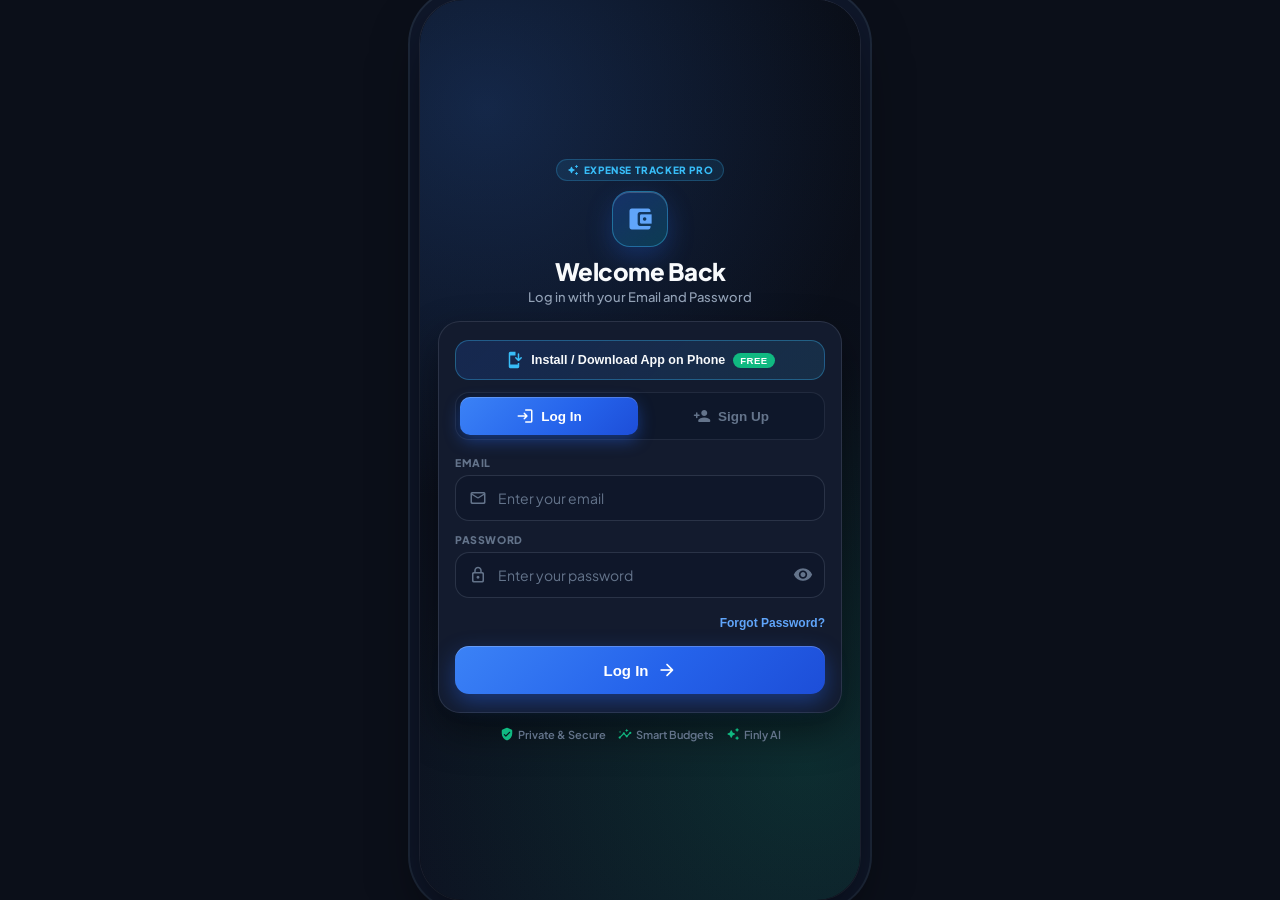
==== commit 6aebd484: "v6.5b: Bump service worker cache to v6.5 so new HTML with instant budget fix is served from cache in" ====
--- a/templates/mobile_app.html
+++ b/templates/mobile_app.html
@@ -18,7 +18,7 @@
   <meta name="apple-mobile-web-app-status-bar-style" content="black-translucent">
   <meta name="theme-color" content="#0B0F19">
   <meta name="format-detection" content="telephone=no">
-  <meta name="app-shell-version" content="v6.4">
+  <meta name="app-shell-version" content="v6.5">
 
   <!-- Instant Synchronous PWA Standalone Detection (Zero-Flicker) -->
   <script>
@@ -5837,15 +5837,15 @@
             window.location.reload();
           }
         };
-        navigator.serviceWorker.addEventListener('controllerchange', () => triggerSwUpgradeReload('v6_4'));
+        navigator.serviceWorker.addEventListener('controllerchange', () => triggerSwUpgradeReload('v6_5'));
         navigator.serviceWorker.addEventListener('message', (evt) => {
-          if (evt.data && evt.data.type === 'SW_ACTIVATED' && evt.data.cache === 'expense-pro-v6.4-cache') {
-            triggerSwUpgradeReload('v6_4');
+          if (evt.data && evt.data.type === 'SW_ACTIVATED' && evt.data.cache === 'expense-pro-v6.5-cache') {
+            triggerSwUpgradeReload('v6_5');
           } else if (evt.data && evt.data.type === 'SW_HTML_UPDATED' && evt.data.version) {
             triggerSwUpgradeReload(evt.data.version);
           }
         });
-        navigator.serviceWorker.register('/static/service-worker.js?v=6.4').then(reg => {
+        navigator.serviceWorker.register('/static/service-worker.js?v=6.5').then(reg => {
           reg.update();
         }).catch(() => {});
       }
@@ -6852,6 +6852,17 @@
       if (b.security) {
         applySecuritySettingsState(b.security, isBackground);
       }
+
+      // 12b. INSTANT BUDGET & FORECAST CARDS — zero-delay pre-render from cached data
+      // syncBudgetAndProfileUI reads APP_STATE.budgets directly (already set above in step 10)
+      // updateForecastUI reads b.forecast directly — both run BEFORE commitAllScreensAtomic
+      // so Monthly Budget Progress and Est. Month-End show instantly from cache on every open
+      try {
+        if (typeof syncBudgetAndProfileUI === 'function') syncBudgetAndProfileUI();
+      } catch (e) { console.warn('syncBudgetAndProfileUI pre-render:', e); }
+      try {
+        if (b.forecast && typeof updateForecastUI === 'function') updateForecastUI(b.forecast);
+      } catch (e) { console.warn('updateForecastUI pre-render:', e); }
 
       // 13. ULTRA-FAST 0ms ATOMIC MULTI-SCREEN COMMIT
       // Commits Home, Budgets, Insights Trajectory, Donut, 6M History, and Profile simultaneously
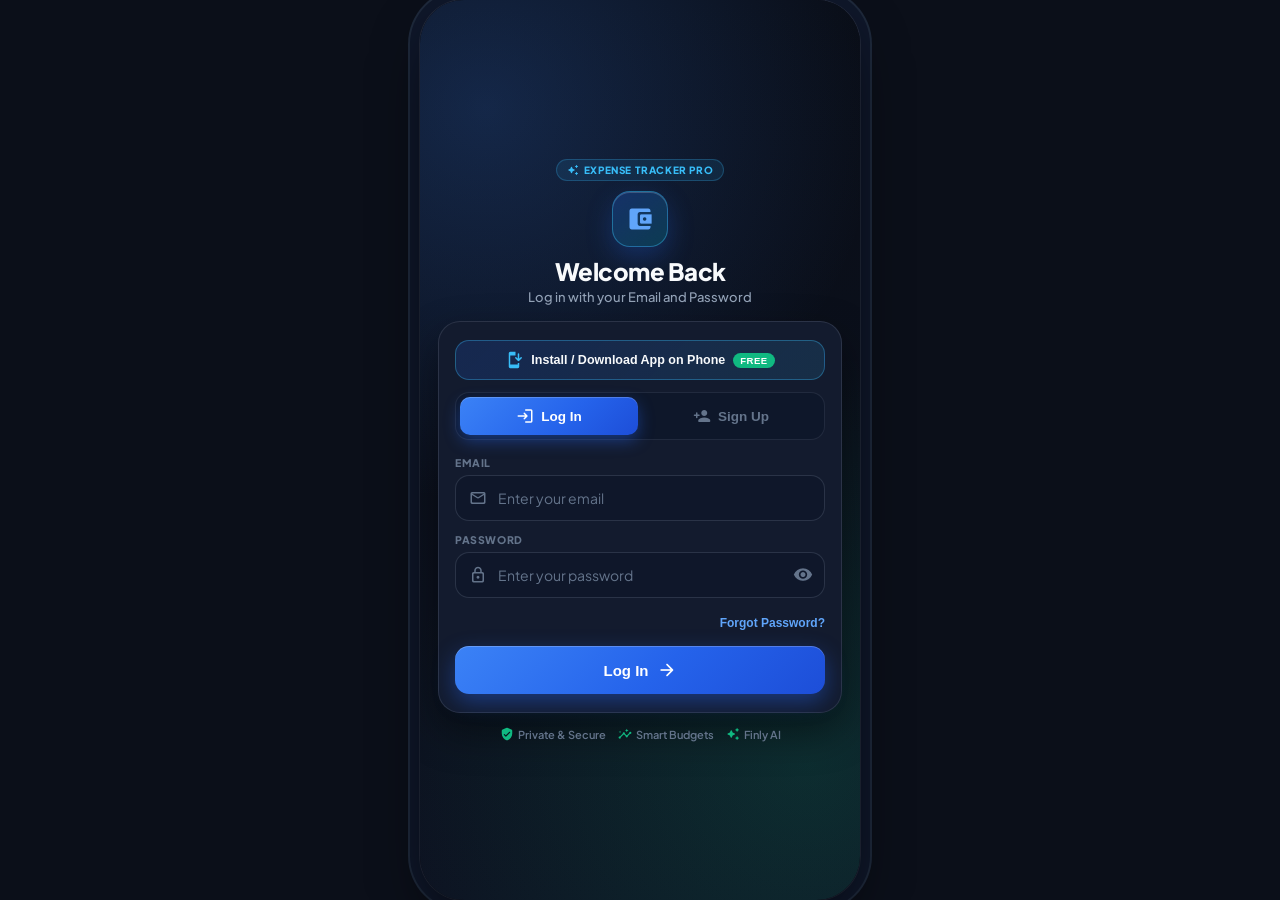
==== commit c8842220: "v6.6: Define missing updateNotificationBadge to fix applyBootstrapData ReferenceError causing 5s bud" ====
--- a/templates/mobile_app.html
+++ b/templates/mobile_app.html
@@ -18,7 +18,7 @@
   <meta name="apple-mobile-web-app-status-bar-style" content="black-translucent">
   <meta name="theme-color" content="#0B0F19">
   <meta name="format-detection" content="telephone=no">
-  <meta name="app-shell-version" content="v6.5">
+  <meta name="app-shell-version" content="v6.6">
 
   <!-- Instant Synchronous PWA Standalone Detection (Zero-Flicker) -->
   <script>
@@ -5804,6 +5804,17 @@
           if (cachedCats) APP_STATE.categories = JSON.parse(cachedCats);
           const cachedAccs = localStorage.getItem('cached_accounts');
           if (cachedAccs) { APP_STATE.accounts = JSON.parse(cachedAccs); renderAccountPillsAndNetWorth(); }
+          const cachedDashRaw = localStorage.getItem('cached_dashboard');
+          if (cachedDashRaw) {
+            const d = JSON.parse(cachedDashRaw);
+            const expTotal = (d.cashflow && d.cashflow.expenses !== undefined) ? d.cashflow.expenses : (d.forecast ? d.forecast.mtd_actual_spend : 0);
+            if (expTotal !== undefined) {
+              APP_STATE.categoryTotalExpense = parseFloat(expTotal) || 0;
+              setMaskableText('homeTotalExpenseDisplay', `₹${APP_STATE.categoryTotalExpense.toLocaleString('en-IN', {minimumFractionDigits: 2})}`);
+            }
+            if (d.forecast) APP_STATE.forecast = d.forecast;
+            if (Array.isArray(d.recent_transactions)) renderRecentTx(d.recent_transactions);
+          }
           const cachedGoalsRaw = localStorage.getItem('cached_goals');
           if (cachedGoalsRaw) {
             userGoals = JSON.parse(cachedGoalsRaw);
@@ -5837,15 +5848,15 @@
             window.location.reload();
           }
         };
-        navigator.serviceWorker.addEventListener('controllerchange', () => triggerSwUpgradeReload('v6_5'));
+        navigator.serviceWorker.addEventListener('controllerchange', () => triggerSwUpgradeReload('v6_6'));
         navigator.serviceWorker.addEventListener('message', (evt) => {
-          if (evt.data && evt.data.type === 'SW_ACTIVATED' && evt.data.cache === 'expense-pro-v6.5-cache') {
-            triggerSwUpgradeReload('v6_5');
+          if (evt.data && evt.data.type === 'SW_ACTIVATED' && evt.data.cache === 'expense-pro-v6.6-cache') {
+            triggerSwUpgradeReload('v6_6');
           } else if (evt.data && evt.data.type === 'SW_HTML_UPDATED' && evt.data.version) {
             triggerSwUpgradeReload(evt.data.version);
           }
         });
-        navigator.serviceWorker.register('/static/service-worker.js?v=6.5').then(reg => {
+        navigator.serviceWorker.register('/static/service-worker.js?v=6.6').then(reg => {
           reg.update();
         }).catch(() => {});
       }
@@ -7141,6 +7152,7 @@
       }
 
       // Quiet non-blocking background loads for secondary tabs
+      persistUnifiedLocalState();
       loadRecurringBills().catch(console.error);
       loadNotifications().catch(console.error);
       loadGoals().catch(console.error);
@@ -7751,6 +7763,19 @@
     // ----------------------------------------------------
     let userNotifications = [];
 
+    function updateNotificationBadge(unreadCount) {
+      const count = parseInt(unreadCount, 10) || 0;
+      const badge = document.getElementById('notifBadge');
+      if (!badge) return;
+      if (count > 0) {
+        badge.innerText = count > 9 ? '9+' : String(count);
+        badge.style.display = 'flex';
+      } else {
+        badge.innerText = '0';
+        badge.style.display = 'none';
+      }
+    }
+
     async function loadNotifications() {
       const res = await apiRequest('/notifications');
       if (res && res.success) {
@@ -7762,15 +7787,7 @@
         const validUnreadCount = userNotifications.filter(n => !n.is_read).length;
 
         // Update Bell Badge
-        const badge = document.getElementById('notifBadge');
-        if (badge) {
-          if (validUnreadCount > 0) {
-            badge.innerText = validUnreadCount > 9 ? '9+' : validUnreadCount;
-            badge.style.display = 'flex';
-          } else {
-            badge.style.display = 'none';
-          }
-        }
+        updateNotificationBadge(validUnreadCount);
 
         // Render Notifications Drawer List
         renderNotificationsList(userNotifications);
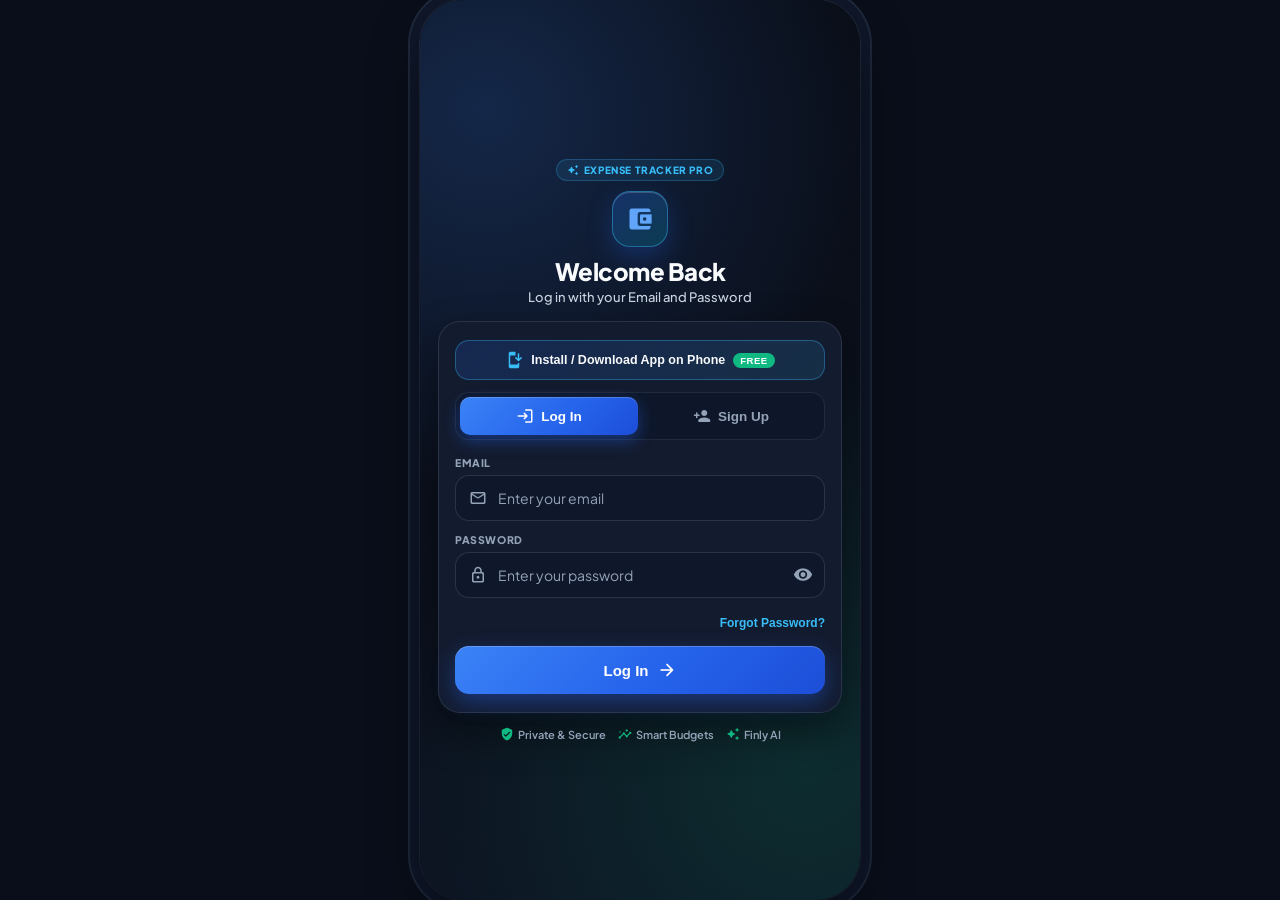
==== commit 982b8996: "v6.7: Complete Light & Dark mode contrast overhaul, fix Analytics View All Transactions button, and " ====
--- a/templates/mobile_app.html
+++ b/templates/mobile_app.html
@@ -18,7 +18,7 @@
   <meta name="apple-mobile-web-app-status-bar-style" content="black-translucent">
   <meta name="theme-color" content="#0B0F19">
   <meta name="format-detection" content="telephone=no">
-  <meta name="app-shell-version" content="v6.6">
+  <meta name="app-shell-version" content="v6.7">
 
   <!-- Instant Synchronous PWA Standalone Detection (Zero-Flicker) -->
   <script>
@@ -68,21 +68,22 @@
     /* DESIGN SYSTEM: EXECUTIVE FINTECH THEME PALETTES          */
     /* ======================================================== */
     :root {
-      --bg-app: #0B0F19;
-      --bg-card: #131B2E;
-      --bg-card-subtle: #1C263D;
-      --bg-input: #1C263D;
-      --border-card: rgba(255, 255, 255, 0.08);
-      --border-subtle: rgba(255, 255, 255, 0.05);
+      --bg-app: #090E1A;
+      --bg-card: #121B2E;
+      --bg-card-subtle: #1B263F;
+      --bg-input: #1B263F;
+      --border-card: rgba(148, 163, 184, 0.16);
+      --border-subtle: rgba(148, 163, 184, 0.10);
       --text-primary: #F8FAFC;
-      --text-secondary: #94A3B8;
-      --text-muted: #64748B;
+      --text-secondary: #CBD5E1;
+      --text-muted: #94A3B8;
       --color-emerald: #10B981;
       --color-emerald-glow: rgba(16, 185, 129, 0.18);
       --color-sapphire: #38BDF8;
       --color-ruby: #EF4444;
       --color-amber: #F59E0B;
       --color-purple: #8B5CF6;
+      --color-purple-text: #A78BFA;
       --radius-sm: 8px;
       --radius-md: 14px;
       --radius-lg: 20px;
@@ -92,50 +93,68 @@
 
     /* THEME 1: MODERN MIDNIGHT FINTECH (Default Dark Canvas) */
     body:not(.theme-light) {
-      background: #0B0F19 !important;
+      background: #090E1A !important;
       color: #F8FAFC !important;
     }
     body:not(.theme-light) .device-wrapper {
-      --bg-app: #0B0F19 !important;
-      --bg-card: #131B2E !important;
-      --bg-card-subtle: #1C263D !important;
-      --bg-input: #1C263D !important;
-      --border-card: rgba(255, 255, 255, 0.08) !important;
-      --border-subtle: rgba(255, 255, 255, 0.05) !important;
+      --bg-app: #090E1A !important;
+      --bg-card: #121B2E !important;
+      --bg-card-subtle: #1B263F !important;
+      --bg-input: #1B263F !important;
+      --border-card: rgba(148, 163, 184, 0.16) !important;
+      --border-subtle: rgba(148, 163, 184, 0.10) !important;
       --text-primary: #F8FAFC !important;
-      --text-secondary: #94A3B8 !important;
-      --text-muted: #64748B !important;
-      background: #0B0F19 !important;
+      --text-secondary: #CBD5E1 !important;
+      --text-muted: #94A3B8 !important;
+      --color-emerald: #10B981 !important;
+      --color-sapphire: #38BDF8 !important;
+      --color-ruby: #EF4444 !important;
+      --color-amber: #F59E0B !important;
+      --color-purple: #8B5CF6 !important;
+      --color-purple-text: #A78BFA !important;
+      background: #090E1A !important;
       box-shadow: 0 25px 60px -15px rgba(0, 0, 0, 0.8), 0 0 0 1px rgba(255, 255, 255, 0.08), 0 0 0 10px #0F172A, 0 0 0 12px #1E293B !important;
     }
 
     /* THEME 2: CRISP HIGH-CONTRAST LIGHT (Zero Hidden Text) */
     body.theme-light {
-      --bg-app: #F8FAFC !important;
+      --bg-app: #EEF2F7 !important;
       --bg-card: #FFFFFF !important;
       --bg-card-subtle: #F1F5F9 !important;
       --bg-input: #FFFFFF !important;
-      --border-card: #E2E8F0 !important;
+      --border-card: #DCE4EE !important;
       --border-subtle: #CBD5E1 !important;
       --text-primary: #0F172A !important;
       --text-secondary: #475569 !important;
       --text-muted: #64748B !important;
-      background: #F8FAFC !important;
+      --color-emerald: #059669 !important;
+      --color-sapphire: #0284C7 !important;
+      --color-ruby: #DC2626 !important;
+      --color-amber: #D97706 !important;
+      --color-purple: #7C3AED !important;
+      --color-purple-text: #6D28D9 !important;
+      background: #EEF2F7 !important;
       color: #0F172A !important;
     }
     body.theme-light .device-wrapper {
-      --bg-app: #F8FAFC !important;
+      --bg-app: #EEF2F7 !important;
       --bg-card: #FFFFFF !important;
       --bg-card-subtle: #F1F5F9 !important;
       --bg-input: #FFFFFF !important;
-      --border-card: #E2E8F0 !important;
+      --border-card: #DCE4EE !important;
       --border-subtle: #CBD5E1 !important;
       --text-primary: #0F172A !important;
       --text-secondary: #475569 !important;
       --text-muted: #64748B !important;
-      background: #F8FAFC !important;
+      --color-emerald: #059669 !important;
+      --color-sapphire: #0284C7 !important;
+      --color-ruby: #DC2626 !important;
+      --color-amber: #D97706 !important;
+      --color-purple: #7C3AED !important;
+      --color-purple-text: #6D28D9 !important;
+      background: #EEF2F7 !important;
       color: #0F172A !important;
-      box-shadow: 0 25px 60px -15px rgba(100, 116, 139, 0.25), 0 0 0 1px #E2E8F0 !important;
+      box-shadow: 0 25px 60px -15px rgba(100, 116, 139, 0.25), 0 0 0 1px #DCE4EE !important;
     }
 
     /* BASE RESET & MOBILE FRAME */
@@ -199,14 +218,14 @@
         display: none !important;
       }
       .app-screen {
-        padding: 14px 16px 30px 16px !important;
+        padding: 14px 16px 46px 16px !important;
       }
       .mobile-bottom-nav {
         padding-bottom: max(env(safe-area-inset-bottom, 0px), 8px) !important;
         height: calc(68px + env(safe-area-inset-bottom, 0px)) !important;
       }
       .app-screen-viewport {
-        padding-bottom: calc(85px + env(safe-area-inset-bottom, 0px)) !important;
+        padding-bottom: calc(96px + env(safe-area-inset-bottom, 0px)) !important;
       }
     }
 
@@ -254,7 +273,7 @@
     }
     .app-screen {
       display: none;
-      padding: 16px 20px;
+      padding: 16px 20px 44px 20px;
     }
     .app-screen.active {
       display: block;
@@ -332,7 +351,7 @@
       position: relative;
       margin-bottom: 18px;
       color: var(--text-primary);
-      box-shadow: 0 4px 16px rgba(0, 0, 0, 0.12);
+      box-shadow: 0 6px 22px rgba(0, 0, 0, 0.22), inset 0 1px 0 rgba(255, 255, 255, 0.04);
       transition: background 0.2s ease, border-color 0.2s ease, color 0.2s ease;
     }
 
@@ -857,6 +876,7 @@
     /* 3-Way Segmented Control */
     .segmented-control {
       background: var(--bg-card-subtle);
+      border: 1px solid var(--border-card);
       border-radius: var(--radius-md);
       padding: 4px;
       display: flex;
@@ -874,6 +894,11 @@
       transition: all 0.2s ease;
       background: transparent;
       border: none;
+    }
+    .segment-btn.active {
+      background: linear-gradient(135deg, #3B82F6 0%, #2563EB 100%);
+      color: #FFFFFF;
+      box-shadow: 0 4px 12px rgba(37, 99, 235, 0.32);
     }
     .segment-btn.active.expense {
       background: var(--color-ruby) !important;
@@ -1203,6 +1228,128 @@
       transform: scale(0.98);
       opacity: 0.9;
     }
+    /* Secondary, Outline Accent & Soft Destructive Sheet/Action Buttons (Both Light & Dark Modes) */
+    .btn-secondary-sheet {
+      width: 100%;
+      background: var(--bg-card-subtle);
+      color: var(--text-primary);
+      font-size: 14px;
+      font-weight: 700;
+      border: 1.5px solid var(--border-card);
+      border-radius: var(--radius-lg);
+      padding: 13px 16px;
+      cursor: pointer;
+      display: inline-flex;
+      align-items: center;
+      justify-content: center;
+      gap: 6px;
+      transition: background 0.15s ease, border-color 0.15s ease, transform 0.1s ease;
+    }
+    .btn-secondary-sheet:active { transform: scale(0.98); }
+    body.theme-light .btn-secondary-sheet {
+      background: #F1F5F9 !important;
+      color: #0F172A !important;
+      border-color: #CBD5E1 !important;
+    }
+    .btn-danger-tint-sheet {
+      width: 100%;
+      background: rgba(239, 68, 68, 0.14);
+      color: #FCA5A5;
+      font-size: 14px;
+      font-weight: 700;
+      border: 1.5px solid rgba(239, 68, 68, 0.35);
+      border-radius: var(--radius-lg);
+      padding: 13px 16px;
+      cursor: pointer;
+      display: inline-flex;
+      align-items: center;
+      justify-content: center;
+      gap: 6px;
+      transition: background 0.15s ease, transform 0.1s ease;
+    }
+    .btn-danger-tint-sheet:active { transform: scale(0.98); }
+    body.theme-light .btn-danger-tint-sheet {
+      background: #FEF2F2 !important;
+      color: #DC2626 !important;
+      border-color: #FECACA !important;
+    }
+    .btn-outline-accent {
+      width: 100%;
+      background: linear-gradient(135deg, rgba(56, 189, 248, 0.12) 0%, rgba(37, 99, 235, 0.16) 100%);
+      color: #38BDF8;
+      border: 1.5px solid rgba(56, 189, 248, 0.38);
+      font-size: 13.5px;
+      font-weight: 800;
+      border-radius: 14px;
+      padding: 13px 18px;
+      display: inline-flex;
+      align-items: center;
+      justify-content: center;
+      gap: 8px;
+      cursor: pointer;
+      box-shadow: 0 4px 14px rgba(0, 0, 0, 0.22);
+      transition: all 0.18s ease;
+    }
+    .btn-outline-accent:active { transform: scale(0.985); opacity: 0.92; }
+    body.theme-light .btn-outline-accent {
+      background: linear-gradient(135deg, #EFF6FF 0%, #FFFFFF 100%) !important;
+      color: #1D4ED8 !important;
+      border: 1.5px solid #93C5FD !important;
+      box-shadow: 0 4px 12px rgba(37, 99, 235, 0.12) !important;
+    }
+    .btn-outline-accent .material-icons-round { color: inherit !important; }
+    .btn-pill-solid {
+      border: none;
+      border-radius: 9px;
+      padding: 6px 12px;
+      font-size: 11px;
+      font-weight: 800;
+      color: #FFFFFF !important;
+      cursor: pointer;
+      display: inline-flex;
+      align-items: center;
+      justify-content: center;
+      gap: 5px;
+      transition: transform 0.1s ease, opacity 0.15s ease;
+    }
+    .btn-pill-solid.emerald {
+      background: linear-gradient(135deg, #10B981 0%, #059669 100%);
+      box-shadow: 0 3px 10px rgba(16, 185, 129, 0.28);
+    }
+    .btn-pill-solid.purple {
+      background: linear-gradient(135deg, #8B5CF6 0%, #6D28D9 100%);
+      box-shadow: 0 3px 10px rgba(124, 58, 237, 0.28);
+    }
+    .btn-pill-soft {
+      background: var(--bg-card-subtle);
+      border: 1px solid var(--border-card);
+      border-radius: 9px;
+      padding: 6px 12px;
+      font-size: 11px;
+      font-weight: 700;
+      color: var(--text-primary);
+      cursor: pointer;
+      display: inline-flex;
+      align-items: center;
+      justify-content: center;
+      gap: 4px;
+      transition: transform 0.1s ease;
+    }
+    .btn-pill-soft.emerald {
+      color: var(--color-emerald);
+      border-color: rgba(16, 185, 129, 0.35);
+      background: rgba(16, 185, 129, 0.1);
+    }
+    body.theme-light .btn-pill-soft {
+      background: #F1F5F9 !important;
+      border-color: #CBD5E1 !important;
+      color: #0F172A !important;
+    }
+    body.theme-light .btn-pill-soft.emerald {
+      background: #ECFDF5 !important;
+      border-color: #6EE7B7 !important;
+      color: #059669 !important;
+    }
 
     /* ======================================================== */
     /* MODERN AUTH MODAL & TAB SYSTEM (FLAGSHIP FINTECH UI)     */
@@ -1629,9 +1776,9 @@
     /* ======================================================== */
     body.theme-light .fintech-card {
       background: #FFFFFF !important;
-      border-color: #E2E8F0 !important;
+      border-color: #DCE4EE !important;
       color: #0F172A !important;
-      box-shadow: 0 2px 10px rgba(15, 23, 42, 0.04) !important;
+      box-shadow: 0 4px 16px rgba(15, 23, 42, 0.05) !important;
     }
     body.theme-light .card-net-worth {
       background: linear-gradient(135deg, #2563EB 0%, #1D4ED8 100%) !important;
@@ -1752,12 +1899,12 @@
       border: 1px solid #CBD5E1 !important;
     }
     body.theme-light .segment-btn {
-      color: #64748B !important;
+      color: #475569;
     }
     body.theme-light .segment-btn.active {
       background: #FFFFFF !important;
       color: #0F172A !important;
-      box-shadow: 0 2px 6px rgba(0, 0, 0, 0.08) !important;
+      box-shadow: 0 2px 8px rgba(15, 23, 42, 0.09) !important;
     }
     body.theme-light .segment-btn.active.expense {
       background: #EF4444 !important;
@@ -1945,57 +2092,123 @@
       font-weight: 700 !important;
     }
 
-    /* Hero AI Prediction Card Theme Rules (Insights Screen Est. Month-END & Details) */
+    /* Hero AI Prediction Card & Insights Screen Executive Theme Rules */
+    .insights-intel-pill {
+      font-size: 9.5px;
+      letter-spacing: 0.7px;
+      background: rgba(56, 189, 248, 0.14);
+      color: #38BDF8;
+      border: 1px solid rgba(56, 189, 248, 0.35);
+      padding: 2px 8px;
+      border-radius: 999px;
+      font-weight: 800;
+      text-transform: uppercase;
+    }
+    body.theme-light .insights-intel-pill {
+      background: #E0F2FE !important;
+      color: #0369A1 !important;
+      border-color: #BAE6FD !important;
+    }
+    .insights-week-badge {
+      font-size: 10.5px;
+      background: rgba(56, 189, 248, 0.14);
+      color: #38BDF8;
+      border: 1px solid rgba(56, 189, 248, 0.32);
+      padding: 3px 10px;
+      border-radius: 999px;
+      font-weight: 800;
+      font-variant-numeric: tabular-nums;
+    }
+    body.theme-light .insights-week-badge {
+      background: #E0F2FE !important;
+      color: #0369A1 !important;
+      border-color: #BAE6FD !important;
+    }
+    .insights-legend-row {
+      display: flex;
+      align-items: center;
+      gap: 12px;
+      flex-wrap: wrap;
+      font-size: 10px;
+      font-weight: 700;
+      color: var(--text-muted);
+      margin-bottom: 10px;
+    }
+    .insights-legend-item {
+      display: inline-flex;
+      align-items: center;
+      gap: 5px;
+    }
     .hero-prediction-card {
-      background: linear-gradient(135deg, #1E1B4B 0%, #0F172A 100%);
-      border: 1px solid #4338CA;
+      background: linear-gradient(145deg, #1E1B4B 0%, #121B33 55%, #0F172A 100%);
+      border: 1px solid rgba(129, 140, 248, 0.38);
       color: #FFFFFF;
+      box-shadow: 0 14px 34px rgba(15, 23, 42, 0.55), inset 0 1px 0 rgba(255, 255, 255, 0.08);
     }
     .hero-prediction-card .fc-hero-title {
-      color: #A78BFA;
+      color: #C4B5FD;
+      text-transform: uppercase;
+      letter-spacing: 0.7px;
+      font-size: 11px !important;
     }
     .hero-prediction-card #fcMonthEndProjectedDisplay {
       color: #FFFFFF;
+      font-variant-numeric: tabular-nums;
     }
     .hero-prediction-card .cashflow-box {
       background: rgba(255, 255, 255, 0.05);
-      border: 1px solid rgba(255, 255, 255, 0.08);
+      border: 1px solid rgba(148, 163, 184, 0.16);
+      backdrop-filter: blur(8px);
+    }
+    .hero-prediction-card .cf-label {
+      color: #94A3B8;
+      letter-spacing: 0.5px;
+    }
+    .hero-prediction-card #fcMtdSpend {
+      color: #38BDF8 !important;
+      font-variant-numeric: tabular-nums;
+    }
+    .hero-prediction-card #fcSafeDailyCap {
+      color: #34D399 !important;
+      font-variant-numeric: tabular-nums;
     }
     .hero-prediction-card #fcTopDriverBox {
       background: rgba(255, 255, 255, 0.05);
-      border: 1px solid rgba(255, 255, 255, 0.08);
+      border: 1px solid rgba(148, 163, 184, 0.16);
     }
     .hero-prediction-card .fc-driver-name {
       color: #FFFFFF;
     }
     .hero-prediction-card .fc-driver-pct {
-      color: #A78BFA;
+      color: #C4B5FD;
     }
     .hero-prediction-card #fcAiSuggestionBox {
-      background: rgba(139, 92, 246, 0.08);
-      border: 1px solid rgba(139, 92, 246, 0.25);
+      background: rgba(139, 92, 246, 0.12);
+      border: 1px solid rgba(139, 92, 246, 0.3);
     }
     .hero-prediction-card .fc-spark-icon {
-      color: #A78BFA;
+      color: #C4B5FD;
     }
     .hero-prediction-card #fcAiSuggestionText {
       color: #E2E8F0;
       font-weight: 500;
     }
     .hero-prediction-card #fcViewMoreBtn {
-      color: #A78BFA;
-      background: rgba(139, 92, 246, 0.15);
-      border: 1px solid rgba(139, 92, 246, 0.35);
-    }
+      color: #C4B5FD;
+      background: rgba(139, 92, 246, 0.18);
+      border: 1px solid rgba(139, 92, 246, 0.38);
+      transition: transform 0.12s ease, filter 0.15s ease;
+    }
+    .hero-prediction-card #fcViewMoreBtn:active { transform: scale(0.96); }
 
     body.theme-light .hero-prediction-card {
-      background: linear-gradient(135deg, #EEF2FF 0%, #FFFFFF 100%) !important;
+      background: linear-gradient(145deg, #FFFFFF 0%, #EEF2FF 60%, #E0E7FF 100%) !important;
       border: 1.5px solid #C7D2FE !important;
-      box-shadow: 0 4px 15px rgba(99, 102, 241, 0.08) !important;
+      box-shadow: 0 10px 28px rgba(79, 70, 229, 0.10) !important;
       color: #0F172A !important;
     }
     body.theme-light .hero-prediction-card .fc-hero-title {
-      color: #3730A3 !important;
+      color: #4338CA !important;
       font-weight: 800 !important;
     }
     body.theme-light .hero-prediction-card #fcMonthEndProjectedDisplay {
@@ -2005,7 +2218,10 @@
     body.theme-light .hero-prediction-card .cashflow-box {
       background: #FFFFFF !important;
       border: 1px solid #CBD5E1 !important;
-      box-shadow: 0 1px 4px rgba(15, 23, 42, 0.04) !important;
+      box-shadow: 0 2px 6px rgba(15, 23, 42, 0.04) !important;
+    }
+    body.theme-light .hero-prediction-card .cf-label {
+      color: #64748B !important;
     }
     body.theme-light .hero-prediction-card #fcMtdSpend {
       color: #0284C7 !important;
@@ -2019,7 +2235,7 @@
     body.theme-light #fcTopDriverBox {
       background: #FFFFFF !important;
       border: 1px solid #CBD5E1 !important;
-      box-shadow: 0 1px 4px rgba(15, 23, 42, 0.04) !important;
+      box-shadow: 0 2px 6px rgba(15, 23, 42, 0.04) !important;
     }
     body.theme-light .hero-prediction-card .fc-driver-name,
     body.theme-light #fcTopDriverName {
@@ -2037,9 +2253,9 @@
     }
     body.theme-light .hero-prediction-card #fcAiSuggestionBox,
     body.theme-light #fcAiSuggestionBox {
-      background: #EEF2FF !important;
+      background: #F5F7FF !important;
       border: 1.5px solid #C7D2FE !important;
-      box-shadow: 0 1px 4px rgba(99, 102, 241, 0.05) !important;
+      box-shadow: 0 2px 6px rgba(99, 102, 241, 0.06) !important;
     }
     body.theme-light .hero-prediction-card .fc-spark-icon {
       color: #4F46E5 !important;
@@ -2053,13 +2269,23 @@
     body.theme-light #fcViewMoreBtn {
       color: #3730A3 !important;
       background: #E0E7FF !important;
-      border: 1px solid #A5B4FC !important;
+      border: 1.5px solid #A5B4FC !important;
     }
     body.theme-light .hero-prediction-card #fcExplanationText {
       color: #334155 !important;
     }
     body.theme-light #fcSvgGuideLine {
       stroke: rgba(15, 23, 42, 0.35) !important;
+    }
+    body.theme-light #fcSvgBudgetText {
+      fill: #DC2626 !important;
+    }
+    body.theme-light #homeSmartAlertBanner {
+      background: #FEF2F2 !important;
+      border-color: #FECACA !important;
+    }
+    body.theme-light #homeSmartAlertTitle {
+      color: #991B1B !important;
     }
 
     /* Acc-Pill Light Theme High Contrast */
@@ -2192,6 +2418,8 @@
     /* All Solid Buttons, Center FAB & Badges MUST KEEP Crisp White Text in Both Modes */
     .btn-submit-sheet,
     .btn-submit-sheet *,
+    .btn-pill-solid,
+    .btn-pill-solid *,
     .fab-center,
     .fab-center *,
     .auth-tab-btn.active,
@@ -2202,6 +2430,8 @@
     .cat-delete-btn *,
     body.theme-light .btn-submit-sheet,
     body.theme-light .btn-submit-sheet *,
+    body.theme-light .btn-pill-solid,
+    body.theme-light .btn-pill-solid *,
     body.theme-light .fab-center,
     body.theme-light .fab-center *,
     body.theme-light .auth-tab-btn.active,
@@ -2824,7 +3054,7 @@
           <div style="display:flex; align-items:center; gap:10px;">
             <span class="material-icons-round" style="color:var(--color-ruby); font-size:20px;">notification_important</span>
             <div>
-              <div id="homeSmartAlertTitle" style="font-size:12px; font-weight:800; color:#FFF;">Financial Alert</div>
+              <div id="homeSmartAlertTitle" style="font-size:12px; font-weight:800; color:var(--text-primary);">Financial Alert</div>
               <div id="homeSmartAlertMsg" style="font-size:11px; color:var(--text-secondary); max-width:240px; white-space:nowrap; overflow:hidden; text-overflow:ellipsis;">Notice</div>
             </div>
           </div>
@@ -2972,9 +3202,9 @@
         </div>
 
         <!-- View All Transactions Button -->
-        <div style="padding:14px 0 24px 0; text-align:center;">
-          <button type="button" class="btn-submit-sheet" onclick="switchTab('tab-history')" style="background:var(--bg-card-subtle); color:var(--color-sapphire); border:1.5px solid rgba(59, 130, 246, 0.4); font-size:13px; font-weight:800; border-radius:14px; padding:12px 18px; display:inline-flex; align-items:center; gap:8px; width:100%; justify-content:center; cursor:pointer; box-shadow:0 2px 8px rgba(0,0,0,0.06); transition:all 0.2s ease;">
-            <span class="material-icons-round" style="font-size:19px; color:var(--color-sapphire);">history</span>
+        <div style="padding:14px 0 28px 0; text-align:center;">
+          <button type="button" class="btn-outline-accent" onclick="switchTab('tab-history')">
+            <span class="material-icons-round" style="font-size:19px;">history</span>
             <span>View All Transactions</span>
           </button>
         </div>
@@ -3047,11 +3277,11 @@
             <span class="material-icons-round">arrow_back</span>
           </div>
           <div style="flex:1;">
-            <div class="user-name" style="font-size:18px; font-weight:800; color:var(--text-primary); display:flex; align-items:center; gap:6px;">
+            <div class="user-name" style="font-size:19px; font-weight:800; color:var(--text-primary); display:flex; align-items:center; gap:7px;">
               <span>Insights</span>
-              <span style="font-size:10px; background:rgba(6,182,212,0.25); color:#06B6D4; border:1px solid rgba(6,182,212,0.4); padding:2px 8px; border-radius:10px; font-weight:800;">INTELLIGENCE</span>
+              <span class="insights-intel-pill">INTELLIGENCE</span>
             </div>
-            <div style="font-size:10px; color:var(--text-muted); font-weight:700;">PREDICTIVE INSIGHTS & DAILY EXPENSE INTELLIGENCE</div>
+            <div style="font-size:10.5px; color:var(--text-muted); font-weight:700; letter-spacing:0.4px;">PREDICTIVE FORECAST &amp; DAILY PACING</div>
           </div>
           <div class="btn-icon-header" onclick="refreshForecastData()" title="Recalculate AI Forecast">
             <span class="material-icons-round">refresh</span>
@@ -3059,63 +3289,72 @@
         </div>
 
         <!-- 1. Est. Month-END & Details Card -->
-        <div class="fintech-card hero-prediction-card" style="border-radius:20px; padding:18px; margin-bottom:16px; position:relative; overflow:hidden;">
-          <div style="position:absolute; top:-30px; right:-30px; width:140px; height:140px; background:radial-gradient(circle, rgba(139,92,246,0.22) 0%, transparent 70%); border-radius:50%; pointer-events:none;"></div>
+        <div class="fintech-card hero-prediction-card" style="border-radius:22px; padding:18px; margin-bottom:16px; position:relative; overflow:hidden;">
+          <div style="position:absolute; top:-35px; right:-35px; width:150px; height:150px; background:radial-gradient(circle, rgba(139,92,246,0.22) 0%, transparent 70%); border-radius:50%; pointer-events:none;"></div>
           
-          <div style="display:flex; justify-content:space-between; align-items:center; margin-bottom:8px;">
-            <div class="fc-hero-title" style="font-size:13px; font-weight:800; letter-spacing:0.2px;">Est. Month-END & Details</div>
-          </div>
-
-          <div style="font-size:32px; font-weight:800; letter-spacing:-0.5px; margin-bottom:6px;" id="fcMonthEndProjectedDisplay">₹0.00</div>
+          <div style="display:flex; justify-content:space-between; align-items:center; margin-bottom:6px;">
+            <div class="fc-hero-title" style="display:flex; align-items:center; gap:5px;">
+              <span class="material-icons-round" style="font-size:15px;">insights</span>
+              <span>Est. Month-End Projection</span>
+            </div>
+          </div>
+
+          <div style="font-size:34px; font-weight:800; letter-spacing:-0.8px; line-height:1.15; margin-bottom:6px;" id="fcMonthEndProjectedDisplay">₹0.00</div>
           
-          <div style="font-size:12px; font-weight:700; margin-bottom:14px; display:flex; align-items:center; gap:4px;" id="fcSurplusDisplay">
+          <div style="font-size:12px; font-weight:700; margin-bottom:14px; display:flex; align-items:center; gap:5px;" id="fcSurplusDisplay">
             <span class="material-icons-round" style="font-size:16px;">trending_down</span>
             <span>Calculating live trajectory...</span>
           </div>
 
           <!-- Current Daily Spending & Safe Daily Spending Grid -->
           <div style="display:grid; grid-template-columns:1fr 1fr; gap:10px; margin-bottom:12px;">
-            <div class="cashflow-box" style="padding:10px 12px; border-radius:14px;">
-              <div class="cf-label" style="font-size:10px; text-transform:uppercase; font-weight:700;">CURRENT DAILY SPENDING</div>
-              <div style="font-size:16px; font-weight:800; color:#38BDF8;" id="fcMtdSpend">₹0.00/day</div>
+            <div class="cashflow-box" style="padding:11px 12px; border-radius:14px; margin-bottom:0;">
+              <div class="cf-label" style="font-size:9.5px; text-transform:uppercase; font-weight:800; margin-bottom:4px;">
+                <span class="material-icons-round" style="font-size:13px; color:var(--color-sapphire);">speed</span>
+                <span>Current Pace</span>
+              </div>
+              <div style="font-size:17px; font-weight:800;" id="fcMtdSpend">₹0.00/day</div>
             </div>
-            <div class="cashflow-box" style="padding:10px 12px; border-radius:14px;">
-              <div class="cf-label" style="font-size:10px; text-transform:uppercase; font-weight:700;">SAFE DAILY SPENDING</div>
-              <div style="font-size:16px; font-weight:800; color:#10B981;" id="fcSafeDailyCap">₹0.00/day</div>
+            <div class="cashflow-box" style="padding:11px 12px; border-radius:14px; margin-bottom:0;">
+              <div class="cf-label" style="font-size:9.5px; text-transform:uppercase; font-weight:800; margin-bottom:4px;">
+                <span class="material-icons-round" style="font-size:13px; color:var(--color-emerald);">verified_user</span>
+                <span>Safe Daily Limit</span>
+              </div>
+              <div style="font-size:17px; font-weight:800;" id="fcSafeDailyCap">₹0.00/day</div>
             </div>
           </div>
 
           <!-- Top Spending Category Row -->
-          <div id="fcTopDriverBox" style="border-radius:14px; padding:10px 14px; margin-bottom:10px;">
-            <div style="display:flex; justify-content:space-between; align-items:center;">
-              <div style="display:flex; align-items:center; gap:8px;">
-                <div style="width:30px; height:30px; border-radius:8px; background:rgba(245,158,11,0.15); display:flex; align-items:center; justify-content:center;">
-                  <span class="material-icons-round" style="color:#F59E0B; font-size:18px;">category</span>
+          <div id="fcTopDriverBox" style="border-radius:14px; padding:11px 14px; margin-bottom:10px;">
+            <div style="display:flex; justify-content:space-between; align-items:center; gap:10px;">
+              <div style="display:flex; align-items:center; gap:10px; min-width:0;">
+                <div style="width:34px; height:34px; border-radius:10px; background:rgba(245,158,11,0.16); border:1px solid rgba(245,158,11,0.28); display:flex; align-items:center; justify-content:center; flex-shrink:0;">
+                  <span class="material-icons-round" style="color:var(--color-amber); font-size:18px;">category</span>
                 </div>
-                <div>
-                  <div class="cf-label" style="font-size:10px; font-weight:700; text-transform:uppercase;">TOP SPENDING CATEGORY</div>
-                  <div class="fc-driver-name" style="font-size:13px; font-weight:800;" id="fcTopDriverName">Food & Dining</div>
+                <div style="min-width:0;">
+                  <div class="cf-label" style="font-size:9.5px; font-weight:800; text-transform:uppercase; margin-bottom:2px;">TOP SPENDING CATEGORY</div>
+                  <div class="fc-driver-name" style="font-size:13.5px; font-weight:800; white-space:nowrap; overflow:hidden; text-overflow:ellipsis;" id="fcTopDriverName">Food & Dining</div>
                 </div>
               </div>
-              <div style="text-align:right;">
-                <div style="font-size:14px; font-weight:800; color:#F59E0B;" id="fcTopDriverAmount">₹0.00</div>
+              <div style="text-align:right; flex-shrink:0;">
+                <div style="font-size:14.5px; font-weight:800; color:var(--color-amber); font-variant-numeric:tabular-nums;" id="fcTopDriverAmount">₹0.00</div>
                 <div class="fc-driver-pct" style="font-size:10px; font-weight:700;" id="fcTopDriverPct">0% of budget</div>
               </div>
             </div>
           </div>
 
           <!-- AI Suggestion Box (5-10 words, 1-1.5 lines) -->
-          <div id="fcAiSuggestionBox" style="border-radius:14px; padding:10px 12px; margin-bottom:8px; display:flex; align-items:center; gap:8px;">
+          <div id="fcAiSuggestionBox" style="border-radius:14px; padding:10px 12px; margin-bottom:10px; display:flex; align-items:center; gap:8px;">
             <span class="material-icons-round fc-spark-icon" style="font-size:18px; flex-shrink:0;">auto_awesome</span>
-            <p style="margin:0; font-size:11px; line-height:1.4; font-weight:500;" id="fcAiSuggestionText">
+            <p style="margin:0; font-size:11.5px; line-height:1.4; font-weight:500;" id="fcAiSuggestionText">
               Keep Food & Dining steady at current pace to protect your savings.
             </p>
           </div>
 
           <!-- View More... Button -> Opens AI Chatbot -->
           <div style="display:flex; justify-content:flex-end;">
-            <button type="button" id="fcViewMoreBtn" onclick="openAiChatModal()" style="display:inline-flex; align-items:center; gap:4px; padding:5px 12px; font-size:11px; font-weight:700; border-radius:10px; cursor:pointer;" title="Ask AI Mentor">
-              <span>View more...</span>
+            <button type="button" id="fcViewMoreBtn" onclick="openAiChatModal()" style="display:inline-flex; align-items:center; gap:5px; padding:6px 13px; font-size:11.5px; font-weight:800; border-radius:10px; cursor:pointer;" title="Ask AI Mentor">
+              <span>Ask Finly AI</span>
               <span class="material-icons-round" style="font-size:14px;">chat</span>
             </button>
           </div>
@@ -3125,10 +3364,10 @@
         <div class="fintech-card" style="padding:16px; margin-bottom:16px;">
           <div style="display:flex; justify-content:space-between; align-items:center; margin-bottom:10px;">
             <div style="display:flex; align-items:center; gap:8px;">
-              <span class="material-icons-round" style="color:#06B6D4; font-size:20px;">bar_chart</span>
-              <div style="font-size:13px; font-weight:800; color:var(--text-primary);">Daily Expense History</div>
+              <span class="material-icons-round" style="color:var(--color-sapphire); font-size:20px;">bar_chart</span>
+              <div style="font-size:13.5px; font-weight:800; color:var(--text-primary);">Daily Expense History</div>
             </div>
-            <div style="font-size:10px; background:rgba(6,182,212,0.15); color:#06B6D4; border:1px solid rgba(6,182,212,0.3); padding:3px 8px; border-radius:10px; font-weight:800;" id="weeklyTotalSpendBadge">₹0.00 This Week</div>
+            <div class="insights-week-badge" id="weeklyTotalSpendBadge">₹0.00 This Week</div>
           </div>
           <div style="width:100%; height:140px;">
             <canvas id="weeklyDailyBarCanvas" width="300" height="140" style="width:100%; height:140px;"></canvas>
@@ -3136,12 +3375,19 @@
         </div>
 
         <!-- 4. Visual Forecast Trajectory Chart -->
-        <div class="fintech-card" style="padding:16px; margin-bottom:18px;">
-          <div style="display:flex; justify-content:space-between; align-items:center; margin-bottom:8px;">
-            <div style="font-size:11px; color:var(--text-muted); font-weight:800; letter-spacing:0.5px;">SPENDING TRAJECTORY VS BUDGET CEILING</div>
-            <div style="font-size:10px; color:var(--text-muted); font-weight:700;">Drag across to inspect</div>
+        <div class="fintech-card" style="padding:16px; margin-bottom:24px;">
+          <div style="display:flex; justify-content:space-between; align-items:center; margin-bottom:6px; gap:8px;">
+            <div style="font-size:11px; color:var(--text-secondary); font-weight:800; letter-spacing:0.5px;">SPENDING TRAJECTORY VS BUDGET</div>
+            <div style="font-size:10px; color:var(--text-muted); font-weight:700; white-space:nowrap;">Drag to inspect</div>
+          </div>
+          <div class="insights-legend-row">
+            <span class="insights-legend-item"><span style="width:8px; height:8px; border-radius:50%; background:#06B6D4; display:inline-block;"></span> Actual</span>
+            <span class="insights-legend-item"><span style="width:8px; height:8px; border-radius:50%; background:#10B981; display:inline-block;"></span> Projected</span>
+            <span class="insights-legend-item"><span style="width:10px; height:2px; background:#EF4444; display:inline-block;"></span> Budget Limit</span>
           </div>
           <svg viewBox="0 0 300 110" style="width:100%; height:110px; overflow:visible; cursor:crosshair; touch-action:none;" id="fcTrajectorySvg">
+            <line x1="0" y1="95" x2="300" y2="95" stroke="rgba(148,163,184,0.16)" stroke-width="1"/>
+            <line x1="0" y1="55" x2="300" y2="55" stroke="rgba(148,163,184,0.10)" stroke-width="1" stroke-dasharray="2"/>
             <!-- Target Budget Line -->
             <line id="fcSvgBudgetLine" x1="0" y1="20" x2="300" y2="20" stroke="#EF4444" stroke-width="1.5" stroke-dasharray="4"/>
             <text id="fcSvgBudgetText" x="5" y="16" fill="#EF4444" font-size="9" font-weight="700">Budget Limit</text>
@@ -3241,7 +3487,7 @@
             </div>
           </div>
           <div style="display:flex; align-items:center; gap:6px;">
-            <span id="profileCategoryLimitBadge" style="font-size:11px; font-weight:800; color:#A78BFA; background:rgba(139,92,246,0.12); padding:3px 8px; border-radius:10px;">Configure</span>
+            <span id="profileCategoryLimitBadge" style="font-size:11px; font-weight:800; color:var(--color-purple-text); background:rgba(139,92,246,0.12); padding:3px 8px; border-radius:10px;">Configure</span>
             <span class="material-icons-round" style="color:var(--text-muted);">chevron_right</span>
           </div>
         </div>
@@ -3422,7 +3668,7 @@
       <div class="ai-floating-orb" style="width:36px; height:36px; border-radius:50%; background:radial-gradient(circle at 30% 30%, #C084FC 0%, #7C3AED 45%, #06B6D4 100%); display:flex; align-items:center; justify-content:center; box-shadow:0 4px 14px rgba(124, 58, 237, 0.5), 0 0 10px rgba(6, 182, 212, 0.4); border:1.8px solid rgba(255, 255, 255, 0.5); position:relative; transition:transform 0.2s cubic-bezier(0.34, 1.56, 0.64, 1);">
         <span class="material-icons-round" style="color:#FFF; font-size:18px; filter:drop-shadow(0 1px 3px rgba(0,0,0,0.3));">auto_awesome</span>
         <!-- Online active indicator dot -->
-        <span style="position:absolute; top:1px; right:1px; width:7px; height:7px; background:#10B981; border:1.5px solid #0F172A; border-radius:50%; box-shadow:0 0 5px #10B981;"></span>
+        <span style="position:absolute; top:1px; right:1px; width:7px; height:7px; background:#10B981; border:1.5px solid var(--bg-app); border-radius:50%; box-shadow:0 0 5px #10B981;"></span>
       </div>
     </div>
 
@@ -3727,7 +3973,7 @@
             <div class="tx-meta" id="accModalTypeBadge">BANK ACCOUNT</div>
           </div>
         </div>
-        <button class="segment-btn" style="background:var(--bg-card-subtle); color:var(--color-emerald); padding:6px 12px; font-size:12px; border-radius:10px;" onclick="triggerAccountReconcile()">
+        <button class="btn-pill-soft emerald" onclick="triggerAccountReconcile()">
           ⚡ Reconcile
         </button>
       </div>
@@ -3748,7 +3994,7 @@
         </div>
 
         <!-- Credit Card Section -->
-        <div id="accModalCreditSection" style="display:none; margin-top:12px; border-top:1px solid #28354D; padding-top:10px;">
+        <div id="accModalCreditSection" style="display:none; margin-top:12px; border-top:1px solid var(--border-card); padding-top:10px;">
           <div style="display:flex; justify-content:space-between; font-size:12px; color:var(--text-secondary);">
             <span>Credit Limit: <strong id="accModalCreditLimit" style="color:var(--text-primary);">₹0</strong></span>
             <span>Available: <strong id="accModalAvailableCredit" style="color:var(--color-emerald);">₹0</strong></span>
@@ -3806,7 +4052,7 @@
       </div>
 
       <div style="display:grid; grid-template-columns:1fr 1.5fr; gap:10px;">
-        <button class="btn-submit-sheet" style="background:var(--bg-card-subtle); color:var(--color-ruby); border:1px solid var(--border-card);" onclick="deleteActiveTx()">
+        <button class="btn-danger-tint-sheet" style="padding:12px;" onclick="deleteActiveTx()">
           <span class="material-icons-round" style="vertical-align:middle; font-size:18px;">delete</span> Delete
         </button>
         <button class="btn-submit-sheet" onclick="promptEditActiveTx()">
@@ -3894,7 +4140,7 @@
       </div>
 
       <button class="btn-submit-sheet" onclick="submitMonthlyBudgetModal()">Save Monthly Budget</button>
-      <button class="btn-submit-sheet" id="btnDeleteMonthlyBudget" onclick="deleteMonthlyBudget()" style="margin-top:8px; background:rgba(239,68,68,0.12); color:#EF4444; border:1px solid rgba(239,68,68,0.3); display:none;">Delete / Remove Budget</button>
+      <button class="btn-danger-tint-sheet" id="btnDeleteMonthlyBudget" onclick="deleteMonthlyBudget()" style="margin-top:8px; display:none;">Delete / Remove Budget</button>
     </div>
 
     <!-- ============================================== -->
@@ -3958,7 +4204,7 @@
 
         <!-- AI Category Warning Note -->
         <div style="display:flex; gap:10px; align-items:flex-start; background:rgba(139,92,246,0.08); border:1px solid rgba(139,92,246,0.25); border-radius:14px; padding:10px 12px; margin-bottom:12px;">
-          <span class="material-icons-round" style="color:#A78BFA; font-size:20px; margin-top:1px;">psychology</span>
+          <span class="material-icons-round" style="color:var(--color-purple-text); font-size:20px; margin-top:1px;">psychology</span>
           <div style="font-size:11px; line-height:1.45; color:var(--text-secondary);">
             <strong style="color:var(--text-primary);">AI Guardrails:</strong> Whenever any category crosses 85% or exceeds limit, you will receive real-time notifications with personalized spending recommendations.
           </div>
@@ -3984,7 +4230,7 @@
           </div>
         </div>
         <div style="display:flex; align-items:center; gap:8px;">
-          <button class="segment-btn" style="background:var(--color-emerald); color:#FFF; padding:6px 12px; font-size:11px; border-radius:10px; font-weight:800;" onclick="openNewGoalModal()">
+          <button class="btn-pill-solid emerald" style="padding:7px 12px; border-radius:10px;" onclick="openNewGoalModal()">
             + Set New Goal
           </button>
           <div class="btn-icon-header" onclick="closeSavingsGoalsModal()" style="width:32px; height:32px;">
@@ -4190,7 +4436,7 @@
       </div>
 
       <button type="button" class="btn-submit-sheet" id="btnDeactivatePin" style="background:linear-gradient(135deg, #EF4444 0%, #DC2626 100%); margin-bottom:10px;" onclick="confirmDeactivateAppPin()">Yes, Deactivate PIN</button>
-      <button type="button" class="btn-submit-sheet" style="background:var(--bg-card-subtle); color:var(--text-primary); border:1px solid var(--border-card);" onclick="closeDeactivatePinModal()">Keep PIN Active</button>
+      <button type="button" class="btn-secondary-sheet" onclick="closeDeactivatePinModal()">Keep PIN Active</button>
     </div>
 
     <!-- ============================================== -->
@@ -4207,7 +4453,7 @@
         <div class="tx-meta" id="quickConfirmMessage" style="line-height:1.45; font-size:12.5px;">Are you sure?</div>
       </div>
       <button type="button" class="btn-submit-sheet" id="quickConfirmPrimaryBtn" style="background:linear-gradient(135deg, #EF4444 0%, #DC2626 100%); margin-bottom:9px;">Confirm</button>
-      <button type="button" class="btn-submit-sheet" style="background:var(--bg-card-subtle); color:var(--text-primary); border:1px solid var(--border-card);" onclick="closeConfirmSheet()">Cancel</button>
+      <button type="button" class="btn-secondary-sheet" onclick="closeConfirmSheet()">Cancel</button>
     </div>
 
     <!-- ============================================== -->
@@ -4288,7 +4534,7 @@
             <div class="tx-meta" id="statementPeriodDisplay">Select Period</div>
           </div>
         </div>
-        <button type="button" class="segment-btn" style="background:linear-gradient(135deg, #10B981 0%, #059669 100%); color:#FFF; padding:7px 13px; font-size:12px; font-weight:700; border-radius:10px; border:none; cursor:pointer; display:flex; align-items:center; gap:5px;" onclick="printFinancialStatement()">
+        <button type="button" class="btn-pill-solid emerald" style="padding:7px 13px; font-size:12px; border-radius:10px;" onclick="printFinancialStatement()">
           <span class="material-icons-round" style="font-size:15px;">print</span>
           <span>Print / PDF</span>
         </button>
@@ -4359,7 +4605,7 @@
         <div id="stmtTopExpensesList" style="display:flex; flex-direction:column; gap:6px;"></div>
       </div>
 
-      <button type="button" class="btn-submit-sheet" style="background:var(--bg-card-subtle); color:var(--text-primary); border:1px solid var(--border-card);" onclick="closeStatementModal()">Close Statement</button>
+      <button type="button" class="btn-secondary-sheet" onclick="closeStatementModal()">Close Statement</button>
     </div>
 
     <!-- ============================================== -->
@@ -4418,7 +4664,7 @@
         <div style="margin-bottom:10px;">
           <span class="material-icons-round" style="font-size:44px; color:var(--color-sapphire);">add_a_photo</span>
         </div>
-        <div style="font-size:14px; font-weight:700; color:#FFF; margin-bottom:4px;">Capture or Upload Receipt</div>
+        <div style="font-size:14px; font-weight:700; color:var(--text-primary); margin-bottom:4px;">Capture or Upload Receipt</div>
         <div style="font-size:11px; color:var(--text-muted); margin-bottom:12px;">Snap bill, food invoice, or fuel receipt</div>
         
         <button type="button" class="btn-submit-sheet" style="margin:0 auto; max-width:200px; padding:10px;" onclick="document.getElementById('receiptFileInput').click()">
@@ -4429,20 +4675,20 @@
       <!-- Quick Demo Presets -->
       <div style="font-size:11px; font-weight:700; color:var(--text-muted); margin-bottom:8px; text-transform:uppercase;">Instant 1-Tap Simulation Presets</div>
       <div style="display:grid; grid-template-columns:1fr 1fr; gap:8px; margin-bottom:16px;">
-        <button type="button" class="segment-btn" style="padding:10px; text-align:left; display:flex; flex-direction:column; gap:2px; height:auto; background:var(--bg-card-subtle); color:var(--text-primary); border:1px solid var(--border-card);" onclick="triggerSampleReceiptScan('starbucks')">
-          <span style="font-weight:700; color:#FFF; font-size:12px;">☕ Starbucks Coffee</span>
+        <button type="button" class="btn-pill-soft" style="padding:10px; text-align:left; align-items:flex-start; flex-direction:column; gap:2px; border-radius:12px;" onclick="triggerSampleReceiptScan('starbucks')">
+          <span style="font-weight:700; color:var(--text-primary); font-size:12px;">☕ Starbucks Coffee</span>
           <span style="font-size:10px; color:var(--color-emerald);">Rs. 651.00 • Dining</span>
         </button>
-        <button type="button" class="segment-btn" style="padding:10px; text-align:left; display:flex; flex-direction:column; gap:2px; height:auto; background:var(--bg-card-subtle); color:var(--text-primary); border:1px solid var(--border-card);" onclick="triggerSampleReceiptScan('shell_fuel')">
-          <span style="font-weight:700; color:#FFF; font-size:12px;">⛽ Shell Petrol</span>
+        <button type="button" class="btn-pill-soft" style="padding:10px; text-align:left; align-items:flex-start; flex-direction:column; gap:2px; border-radius:12px;" onclick="triggerSampleReceiptScan('shell_fuel')">
+          <span style="font-weight:700; color:var(--text-primary); font-size:12px;">⛽ Shell Petrol</span>
           <span style="font-size:10px; color:var(--color-sapphire);">Rs. 2,969.70 • Fuel</span>
         </button>
-        <button type="button" class="segment-btn" style="padding:10px; text-align:left; display:flex; flex-direction:column; gap:2px; height:auto; background:var(--bg-card-subtle); color:var(--text-primary); border:1px solid var(--border-card);" onclick="triggerSampleReceiptScan('apollo_pharmacy')">
-          <span style="font-weight:700; color:#FFF; font-size:12px;">💊 Apollo Pharmacy</span>
+        <button type="button" class="btn-pill-soft" style="padding:10px; text-align:left; align-items:flex-start; flex-direction:column; gap:2px; border-radius:12px;" onclick="triggerSampleReceiptScan('apollo_pharmacy')">
+          <span style="font-weight:700; color:var(--text-primary); font-size:12px;">💊 Apollo Pharmacy</span>
           <span style="font-size:10px; color:var(--color-ruby);">Rs. 635.00 • Health</span>
         </button>
-        <button type="button" class="segment-btn" style="padding:10px; text-align:left; display:flex; flex-direction:column; gap:2px; height:auto; background:var(--bg-card-subtle); color:var(--text-primary); border:1px solid var(--border-card);" onclick="triggerSampleReceiptScan('blinkit_grocery')">
-          <span style="font-weight:700; color:#FFF; font-size:12px;">🛒 Blinkit Grocery</span>
+        <button type="button" class="btn-pill-soft" style="padding:10px; text-align:left; align-items:flex-start; flex-direction:column; gap:2px; border-radius:12px;" onclick="triggerSampleReceiptScan('blinkit_grocery')">
+          <span style="font-weight:700; color:var(--text-primary); font-size:12px;">🛒 Blinkit Grocery</span>
           <span style="font-size:10px; color:var(--color-amber);">Rs. 488.00 • Quick</span>
         </button>
       </div>
@@ -4450,7 +4696,7 @@
       <!-- Raw Text / SMS Paste Input -->
       <div style="font-size:11px; font-weight:700; color:var(--text-muted); margin-bottom:6px;">OR PASTE INVOICE / BANK SMS TEXT</div>
       <textarea id="rawReceiptTextInput" class="form-input-pill" style="height:68px; border-radius:12px; resize:none; padding:8px 12px; font-size:11px; margin-bottom:10px;" placeholder="Paste bank debit SMS or bill text here..."></textarea>
-      <button type="button" class="btn-submit-sheet" style="background:var(--bg-card-subtle); color:var(--text-primary); border:1px solid var(--border-card); padding:10px;" onclick="scanRawReceiptText()">
+      <button type="button" class="btn-secondary-sheet" style="padding:10px;" onclick="scanRawReceiptText()">
         ⚡ Parse Text & Auto-Fill
       </button>
 
@@ -4548,7 +4794,7 @@
           <span class="material-icons-round" style="font-size:16px;">warning</span>
           <span>Potential Duplicate Warning</span>
         </div>
-        <div id="smsDuplicateMsg" style="font-size:11px; color:#FFF; margin-top:4px;"></div>
+        <div id="smsDuplicateMsg" style="font-size:11px; color:var(--text-primary); margin-top:4px;"></div>
       </div>
 
       <!-- Review Card -->
@@ -4861,7 +5107,7 @@
                 <span id="inlineOtpCountdownWrap" style="font-size:11px; color:var(--text-muted);">
                   Resend in <strong id="inlineOtpCountdownVal">30s</strong>
                 </span>
-                <button type="button" id="btnInlineOtpResend" onclick="sendInlineSignupOtp(true)" style="display:none; background:transparent; border:none; color:#60A5FA; font-size:11px; font-weight:800; cursor:pointer; padding:0;">
+                <button type="button" id="btnInlineOtpResend" onclick="sendInlineSignupOtp(true)" style="display:none; background:transparent; border:none; color:var(--color-sapphire); font-size:11px; font-weight:800; cursor:pointer; padding:0;">
                   Resend OTP
                 </button>
               </div>
@@ -4893,7 +5139,7 @@
 
             <!-- Forgot Password Link (Only for Login) -->
             <div id="authForgotPwdRow" style="text-align:right; margin-top:-2px; margin-bottom:14px;">
-              <button type="button" onclick="openForgotPasswordFlow()" style="background:transparent; border:none; color:#60A5FA; font-size:12px; font-weight:700; cursor:pointer; padding:2px 0; text-decoration:none;">
+              <button type="button" onclick="openForgotPasswordFlow()" style="background:transparent; border:none; color:var(--color-sapphire); font-size:12px; font-weight:700; cursor:pointer; padding:2px 0; text-decoration:none;">
                 Forgot Password?
               </button>
             </div>
@@ -5848,15 +6094,15 @@
             window.location.reload();
           }
         };
-        navigator.serviceWorker.addEventListener('controllerchange', () => triggerSwUpgradeReload('v6_6'));
+        navigator.serviceWorker.addEventListener('controllerchange', () => triggerSwUpgradeReload('v6_7'));
         navigator.serviceWorker.addEventListener('message', (evt) => {
-          if (evt.data && evt.data.type === 'SW_ACTIVATED' && evt.data.cache === 'expense-pro-v6.6-cache') {
-            triggerSwUpgradeReload('v6_6');
+          if (evt.data && evt.data.type === 'SW_ACTIVATED' && evt.data.cache === 'expense-pro-v6.7-cache') {
+            triggerSwUpgradeReload('v6_7');
           } else if (evt.data && evt.data.type === 'SW_HTML_UPDATED' && evt.data.version) {
             triggerSwUpgradeReload(evt.data.version);
           }
         });
-        navigator.serviceWorker.register('/static/service-worker.js?v=6.6').then(reg => {
+        navigator.serviceWorker.register('/static/service-worker.js?v=6.7').then(reg => {
           reg.update();
         }).catch(() => {});
       }
@@ -6261,43 +6507,47 @@
       box.style.background = res.bg;
       box.style.borderColor = res.border;
       
-      const balColor = res.balance_after >= 0 ? '#FFF' : 'var(--color-ruby)';
+      const isLight = APP_STATE.appTheme === 'theme-light';
+      const balColor = res.balance_after >= 0 ? 'var(--text-primary)' : 'var(--color-ruby)';
       const balSign = res.balance_after >= 0 ? '' : '-';
+      const metricBg = isLight ? 'rgba(255,255,255,0.85)' : 'rgba(0,0,0,0.25)';
+      const metricBorder = isLight ? '1px solid rgba(15,23,42,0.08)' : '1px solid rgba(255,255,255,0.06)';
+      const adviceBg = isLight ? 'rgba(255,255,255,0.75)' : 'rgba(0,0,0,0.2)';
 
       box.innerHTML = `
         <!-- Status Banner -->
         <div style="display:flex; justify-content:space-between; align-items:center; margin-bottom:10px;">
           <div style="display:flex; align-items:center; gap:7px;">
             <span class="material-icons-round" style="color:${res.color}; font-size:20px;">${res.icon}</span>
-            <span style="font-size:13px; font-weight:800; color:#FFF;">${res.headline}</span>
-          </div>
-          <span style="font-size:10px; font-weight:800; color:${res.color}; background:rgba(0,0,0,0.25); border:1px solid ${res.border}; padding:3px 8px; border-radius:8px;">${res.verdict}</span>
+            <span style="font-size:13px; font-weight:800; color:var(--text-primary);">${res.headline}</span>
+          </div>
+          <span style="font-size:10px; font-weight:800; color:${res.color}; background:${metricBg}; border:1px solid ${res.border}; padding:3px 8px; border-radius:8px;">${res.verdict}</span>
         </div>
 
         <!-- Plain English Explanation -->
-        <p style="font-size:11px; color:#E2E8F0; line-height:1.45; margin:0 0 12px 0;">
+        <p style="font-size:11px; color:var(--text-secondary); line-height:1.45; margin:0 0 12px 0;">
           ${res.explanation}
         </p>
 
         <!-- 3 Quick Metrics -->
         <div style="display:grid; grid-template-columns:1fr 1fr 1fr; gap:8px; margin-bottom:10px;">
-          <div style="background:rgba(0,0,0,0.25); padding:8px; border-radius:10px; text-align:center;">
+          <div style="background:${metricBg}; border:${metricBorder}; padding:8px; border-radius:10px; text-align:center;">
             <div style="font-size:9px; color:var(--text-muted); font-weight:700;">BALANCE AFTER</div>
             <div style="font-size:12px; font-weight:800; color:${balColor}; margin-top:2px;">${balSign}₹${Math.abs(res.balance_after || 0).toLocaleString('en-IN', {minimumFractionDigits: 0})}</div>
           </div>
-          <div style="background:rgba(0,0,0,0.25); padding:8px; border-radius:10px; text-align:center;">
+          <div style="background:${metricBg}; border:${metricBorder}; padding:8px; border-radius:10px; text-align:center;">
             <div style="font-size:9px; color:var(--text-muted); font-weight:700;">DAILY SAFE CAP</div>
             <div style="font-size:12px; font-weight:800; color:var(--color-emerald); margin-top:2px;">₹${(res.new_daily_safe_cap || 0).toFixed(0)}/day</div>
           </div>
-          <div style="background:rgba(0,0,0,0.25); padding:8px; border-radius:10px; text-align:center;">
+          <div style="background:${metricBg}; border:${metricBorder}; padding:8px; border-radius:10px; text-align:center;">
             <div style="font-size:9px; color:var(--text-muted); font-weight:700;">MAX SAFE SPEND</div>
-            <div style="font-size:12px; font-weight:800; color:#38BDF8; margin-top:2px;">₹${(res.max_safe_purchase || 0).toLocaleString('en-IN', {minimumFractionDigits: 0})}</div>
+            <div style="font-size:12px; font-weight:800; color:var(--color-sapphire); margin-top:2px;">₹${(res.max_safe_purchase || 0).toLocaleString('en-IN', {minimumFractionDigits: 0})}</div>
           </div>
         </div>
 
         ${res.advice ? `
-        <div style="font-size:11px; color:#CBD5E1; font-weight:600; background:rgba(0,0,0,0.2); padding:8px 10px; border-radius:8px; display:flex; align-items:center; gap:6px;">
-          <span class="material-icons-round" style="color:#F59E0B; font-size:15px; flex-shrink:0;">lightbulb</span>
+        <div style="font-size:11px; color:var(--text-secondary); font-weight:600; background:${adviceBg}; border:${metricBorder}; padding:8px 10px; border-radius:8px; display:flex; align-items:center; gap:6px;">
+          <span class="material-icons-round" style="color:var(--color-amber); font-size:15px; flex-shrink:0;">lightbulb</span>
           <span>${res.advice}</span>
         </div>
         ` : ''}
@@ -7246,7 +7496,7 @@
             surplusEl.innerHTML = `<span class="material-icons-round" style="font-size:16px; color:#EF4444;">trending_up</span><span style="color:#EF4444;">Projected Overrun: -₹${overrun.toLocaleString('en-IN', {minimumFractionDigits: 2})} (${overrunPct}% over budget)</span>`;
           }
         } else {
-          surplusEl.innerHTML = `<span class="material-icons-round" style="font-size:16px; color:#38BDF8;">info</span><span style="color:#38BDF8;">No monthly budget ceiling configured</span>`;
+          surplusEl.innerHTML = `<span class="material-icons-round" style="font-size:16px; color:var(--color-sapphire);">info</span><span style="color:var(--color-sapphire);">No monthly budget ceiling configured</span>`;
         }
       }
 
@@ -7332,20 +7582,20 @@
       cats.slice(0, 4).forEach(c => {
         const div = document.createElement('div');
         div.className = 'tx-item';
-        div.style.background = '#141F36';
-        div.style.border = '1px solid #233354';
+        div.style.background = 'var(--bg-card-subtle)';
+        div.style.border = '1px solid var(--border-card)';
         div.style.padding = '10px 14px';
         div.style.borderRadius = '14px';
         div.innerHTML = `
           <div class="tx-left">
             <div class="tx-icon-box" style="background:#3B82F6; width:34px; height:34px;"><span class="material-icons-round" style="font-size:18px;">category</span></div>
             <div>
-              <div class="tx-title" style="font-size:13px; font-weight:700; color:#FFF;">${c.category}</div>
+              <div class="tx-title" style="font-size:13px; font-weight:700; color:var(--text-primary);">${c.category}</div>
               <div class="tx-meta" style="font-size:11px; color:var(--text-secondary);">MTD: ₹${c.mtd_spend.toLocaleString('en-IN')} ➔ Projected: ₹${c.projected_month_end.toLocaleString('en-IN')} (${c.pct_of_projected_total}%)</div>
             </div>
           </div>
           <div style="text-align:right;">
-            <span style="font-size:10px; background:rgba(255,255,255,0.06); padding:2px 6px; border-radius:6px; color:#A78BFA; font-weight:700;">${c.confidence}</span>
+            <span style="font-size:10px; background:rgba(139,92,246,0.12); padding:2px 6px; border-radius:6px; color:var(--color-purple-text); font-weight:700;">${c.confidence}</span>
           </div>
         `;
         container.appendChild(div);
@@ -7367,20 +7617,20 @@
       bills.forEach(b => {
         const div = document.createElement('div');
         div.className = 'tx-item';
-        div.style.background = '#141F36';
-        div.style.border = '1px solid #233354';
+        div.style.background = 'var(--bg-card-subtle)';
+        div.style.border = '1px solid var(--border-card)';
         div.style.padding = '10px 14px';
         div.style.borderRadius = '14px';
         div.innerHTML = `
           <div class="tx-left">
             <div class="tx-icon-box" style="background:var(--color-amber); width:34px; height:34px;"><span class="material-icons-round" style="font-size:18px;">event</span></div>
             <div>
-              <div class="tx-title" style="font-size:13px; font-weight:700; color:#FFF;">${b.title}</div>
+              <div class="tx-title" style="font-size:13px; font-weight:700; color:var(--text-primary);">${b.title}</div>
               <div class="tx-meta" style="font-size:11px; color:var(--text-secondary);">Due: ${b.due_date || 'Upcoming'}</div>
             </div>
           </div>
           <div style="text-align:right;">
-            <div style="font-size:13px; font-weight:800; color:#FFF;">₹${b.amount.toLocaleString('en-IN', {minimumFractionDigits: 2})}</div>
+            <div style="font-size:13px; font-weight:800; color:var(--text-primary);">₹${b.amount.toLocaleString('en-IN', {minimumFractionDigits: 2})}</div>
             <span style="font-size:9px; color:var(--color-amber); font-weight:700;">COMMITTED</span>
           </div>
         `;
@@ -7399,8 +7649,8 @@
       recs.forEach(r => {
         const div = document.createElement('div');
         div.className = 'tx-item';
-        div.style.background = '#141F36';
-        div.style.border = '1px solid #233354';
+        div.style.background = 'var(--bg-card-subtle)';
+        div.style.border = '1px solid var(--border-card)';
         div.style.padding = '12px 14px';
         div.style.borderRadius = '16px';
         div.style.cursor = 'pointer';
@@ -7420,9 +7670,9 @@
           <div class="tx-left" style="align-items:flex-start;">
             <div class="tx-icon-box" style="background:${iconBg}; margin-top:2px;"><span class="material-icons-round">${icon}</span></div>
             <div style="flex:1;">
-              <div class="tx-title" style="font-size:13px; font-weight:700; color:#FFF; margin-bottom:2px;">${r.title}</div>
+              <div class="tx-title" style="font-size:13px; font-weight:700; color:var(--text-primary); margin-bottom:2px;">${r.title}</div>
               <div class="tx-meta" style="font-size:11px; color:var(--text-secondary); margin-bottom:4px; line-height:1.4;">${r.explanation}</div>
-              <div style="font-size:11px; color:#38BDF8; font-weight:700;">💡 Action: ${r.suggested_action}</div>
+              <div style="font-size:11px; color:var(--color-sapphire); font-weight:700;">💡 Action: ${r.suggested_action}</div>
             </div>
           </div>
         `;
@@ -7517,7 +7767,10 @@
         calloutY = Math.max(26, Math.min(94, calloutY));
 
         callout.setAttribute('transform', `translate(${clampedX}, ${calloutY})`);
-        rect.setAttribute('fill', isProjected ? '#10B981' : '#06B6D4');
+        const isLightSvg = APP_STATE.appTheme === 'theme-light';
+        rect.setAttribute('fill', isProjected ? (isLightSvg ? '#047857' : '#10B981') : (isLightSvg ? '#0369A1' : '#06B6D4'));
+        rect.setAttribute('stroke', isLightSvg ? 'rgba(15,23,42,0.12)' : 'rgba(0,0,0,0.28)');
+        txt.setAttribute('fill', isLightSvg ? '#FFFFFF' : '#030712');
       }
 
       const defaultText = `Day ${day}: ₹${Math.round(mtd).toLocaleString('en-IN')} Spent`;
@@ -8046,10 +8299,10 @@
               ${g.remaining_amount > 0 ? `₹${(g.remaining_amount || 0).toLocaleString('en-IN')} remaining` : 'Target reached! 🎉'}
             </div>
             <div style="display:flex; gap:8px;">
-              <button class="segment-btn" style="background:var(--color-emerald); color:#FFF; padding:5px 12px; font-size:11px; border-radius:8px;" onclick="openGoalDepositModal('${g.id}', '${(g.title || '').replace(/'/g, "\'")}', ${g.remaining_amount || 0})">
+              <button class="btn-pill-solid emerald" onclick="openGoalDepositModal('${g.id}', '${(g.title || '').replace(/'/g, "\'")}', ${g.remaining_amount || 0})">
                 + Deposit
               </button>
-              <button class="segment-btn" style="background:var(--bg-card-subtle); color:var(--text-primary); border:1px solid var(--border-card); padding:5px 12px; font-size:11px; border-radius:8px;" onclick="openGoalWithdrawModal('${g.id}', '${(g.title || '').replace(/'/g, "\'")}', ${g.current_amount || 0})">
+              <button class="btn-pill-soft" onclick="openGoalWithdrawModal('${g.id}', '${(g.title || '').replace(/'/g, "\'")}', ${g.current_amount || 0})">
                 ↑ Withdraw
               </button>
               <button class="btn-icon-header" style="width:28px; height:28px;" onclick="deleteGoal('${g.id}')" title="Delete Goal">
@@ -8141,10 +8394,10 @@
               ${g.remaining_amount > 0 ? `₹${(g.remaining_amount || 0).toLocaleString('en-IN')} remaining` : 'Target reached! 🎉'}
             </div>
             <div style="display:flex; gap:8px;">
-              <button class="segment-btn" style="background:var(--color-emerald); color:#FFF; padding:6px 12px; font-size:11px; border-radius:8px; font-weight:700;" onclick="openGoalDepositModal('${g.id}', '${(g.title || '').replace(/'/g, "\'")}', ${g.remaining_amount || 0})">
+              <button class="btn-pill-solid emerald" onclick="openGoalDepositModal('${g.id}', '${(g.title || '').replace(/'/g, "\'")}', ${g.remaining_amount || 0})">
                 + Deposit
               </button>
-              <button class="segment-btn" style="background:var(--bg-card-subtle); color:var(--text-primary); border:1px solid var(--border-card); padding:6px 12px; font-size:11px; border-radius:8px; font-weight:700;" onclick="openGoalWithdrawModal('${g.id}', '${(g.title || '').replace(/'/g, "\'")}', ${g.current_amount || 0})">
+              <button class="btn-pill-soft" onclick="openGoalWithdrawModal('${g.id}', '${(g.title || '').replace(/'/g, "\'")}', ${g.current_amount || 0})">
                 ↑ Withdraw
               </button>
               <button class="btn-icon-header" style="width:30px; height:30px;" onclick="deleteGoal('${g.id}')" title="Delete Goal">
@@ -9110,7 +9363,8 @@
       const chartHeight = h - paddingBottom;
       const trackHeight = chartHeight - paddingTop;
       const barGroupWidth = w / weekDays.length;
-      const barWidth = Math.max(16, Math.min(30, barGroupWidth - 12));
+      const barWidth = Math.max(14, Math.min(22, barGroupWidth - 16));
+      const isLightWk = (APP_STATE.appTheme === 'theme-light');
 
       weekDays.forEach((d, idx) => {
         const groupX = idx * barGroupWidth;
@@ -9118,8 +9372,8 @@
         const expAmount = parseFloat(d.expenses) || 0;
 
         // Elegant background capsule track for every day
-        ctx.fillStyle = (APP_STATE.appTheme === 'theme-light') ? 'rgba(0, 0, 0, 0.05)' : 'rgba(255, 255, 255, 0.06)';
-        drawPill(ctx, barX, paddingTop, barWidth, trackHeight, barWidth / 2);
+        ctx.fillStyle = isLightWk ? 'rgba(15, 23, 42, 0.05)' : 'rgba(255, 255, 255, 0.06)';
+        drawPill(ctx, barX, paddingTop, barWidth, trackHeight, Math.min(8, barWidth / 2));
 
         if (expAmount > 0) {
           const expenseHeight = Math.max(10, Math.min(trackHeight, (expAmount / maxVal) * trackHeight));
@@ -9128,41 +9382,41 @@
           // Vibrant rounded pill bar
           const barGrad = ctx.createLinearGradient(barX, expenseY, barX, chartHeight);
           if (d.is_today) {
-            barGrad.addColorStop(0, '#38BDF8');
-            barGrad.addColorStop(1, '#2563EB');
+            barGrad.addColorStop(0, isLightWk ? '#0284C7' : '#38BDF8');
+            barGrad.addColorStop(1, isLightWk ? '#1D4ED8' : '#2563EB');
           } else {
-            barGrad.addColorStop(0, (APP_STATE.appTheme === 'theme-light') ? '#3B82F6' : '#60A5FA');
-            barGrad.addColorStop(1, (APP_STATE.appTheme === 'theme-light') ? '#1D4ED8' : '#2563EB');
+            barGrad.addColorStop(0, isLightWk ? '#3B82F6' : '#60A5FA');
+            barGrad.addColorStop(1, isLightWk ? '#1D4ED8' : '#2563EB');
           }
           ctx.fillStyle = barGrad;
-          drawPill(ctx, barX, expenseY, barWidth, expenseHeight, barWidth / 2);
+          drawPill(ctx, barX, expenseY, barWidth, expenseHeight, Math.min(8, barWidth / 2, expenseHeight / 2));
 
           // Amount text on top
-          ctx.fillStyle = d.is_today ? '#38BDF8' : ((APP_STATE.appTheme === 'theme-light') ? '#0F172A' : '#F1F5F9');
+          ctx.fillStyle = d.is_today ? (isLightWk ? '#0369A1' : '#38BDF8') : (isLightWk ? '#0F172A' : '#F1F5F9');
           ctx.font = 'bold 10px -apple-system, BlinkMacSystemFont, "Segoe UI", Roboto, sans-serif';
           ctx.textAlign = 'center';
           const displayAmt = expAmount >= 1000 ? (expAmount / 1000).toFixed(1) + 'k' : Math.round(expAmount);
           ctx.fillText(`₹${displayAmt}`, barX + (barWidth / 2), Math.max(14, expenseY - 5));
         } else {
           // Subtle clean muted ₹0 label
-          ctx.fillStyle = (APP_STATE.appTheme === 'theme-light') ? 'rgba(100, 116, 139, 0.65)' : 'rgba(148, 163, 184, 0.55)';
-          ctx.font = '500 9px sans-serif';
+          ctx.fillStyle = isLightWk ? '#94A3B8' : 'rgba(148, 163, 184, 0.65)';
+          ctx.font = '600 9px sans-serif';
           ctx.textAlign = 'center';
           ctx.fillText('₹0', barX + (barWidth / 2), chartHeight - 6);
         }
 
         // Day label below
         if (d.is_today) {
-          const pillW = barWidth + 8;
-          const pillH = 16;
-          const pillX = barX - 4;
-          const pillY = h - 18;
-          ctx.fillStyle = 'rgba(56, 189, 248, 0.2)';
-          drawPill(ctx, pillX, pillY, pillW, pillH, 8);
-          ctx.fillStyle = '#38BDF8';
+          const pillW = barWidth + 12;
+          const pillH = 17;
+          const pillX = barX - 6;
+          const pillY = h - 19;
+          ctx.fillStyle = isLightWk ? 'rgba(2, 132, 199, 0.14)' : 'rgba(56, 189, 248, 0.2)';
+          drawPill(ctx, pillX, pillY, pillW, pillH, 8.5);
+          ctx.fillStyle = isLightWk ? '#0369A1' : '#38BDF8';
           ctx.font = 'bold 10px sans-serif';
         } else {
-          ctx.fillStyle = (APP_STATE.appTheme === 'theme-light') ? '#64748B' : '#94A3B8';
+          ctx.fillStyle = isLightWk ? '#475569' : '#94A3B8';
           ctx.font = '600 10px sans-serif';
         }
         ctx.textAlign = 'center';
@@ -9448,7 +9702,7 @@
             surplusEl.innerHTML = `<span class="material-icons-round" style="font-size:16px; color:#EF4444;">trending_up</span><span style="color:#EF4444;">Projected Overrun: -₹${overrun.toLocaleString('en-IN', {minimumFractionDigits: 2})} (${overrunPct}% over budget)</span>`;
           }
         } else {
-          surplusEl.innerHTML = `<span class="material-icons-round" style="font-size:16px; color:#38BDF8;">info</span><span style="color:#38BDF8;">No monthly budget ceiling configured</span>`;
+          surplusEl.innerHTML = `<span class="material-icons-round" style="font-size:16px; color:var(--color-sapphire);">info</span><span style="color:var(--color-sapphire);">No monthly budget ceiling configured</span>`;
         }
       }
       const mtdEl = document.getElementById('fcMtdSpend');
@@ -9649,14 +9903,16 @@
           drawPill(ctx, barX, expenseY, barWidth, expenseHeight, barWidth / 2);
 
           // Amount on top of bar
-          ctx.fillStyle = isCurMonth ? '#C084FC' : ((APP_STATE.appTheme === 'theme-light') ? '#0F172A' : '#F1F5F9');
+          ctx.fillStyle = isCurMonth
+            ? ((APP_STATE.appTheme === 'theme-light') ? '#6D28D9' : '#C084FC')
+            : ((APP_STATE.appTheme === 'theme-light') ? '#0F172A' : '#F1F5F9');
           ctx.font = 'bold 10px -apple-system, BlinkMacSystemFont, "Segoe UI", Roboto, sans-serif';
           ctx.textAlign = 'center';
           const displayAmt = expAmount >= 1000 ? (expAmount / 1000).toFixed(1) + 'k' : Math.round(expAmount);
           ctx.fillText(`₹${displayAmt}`, barX + (barWidth / 2), Math.max(14, expenseY - 5));
         } else {
           // Subtle clean muted ₹0 label
-          ctx.fillStyle = (APP_STATE.appTheme === 'theme-light') ? 'rgba(100, 116, 139, 0.65)' : 'rgba(148, 163, 184, 0.55)';
+          ctx.fillStyle = (APP_STATE.appTheme === 'theme-light') ? '#94A3B8' : 'rgba(148, 163, 184, 0.65)';
           ctx.font = '500 9px sans-serif';
           ctx.textAlign = 'center';
           ctx.fillText('₹0', barX + (barWidth / 2), chartHeight - 6);
@@ -9671,12 +9927,12 @@
           const pillH = 16;
           const pillX = barX - 4;
           const pillY = h - 18;
-          ctx.fillStyle = 'rgba(168, 85, 247, 0.2)';
+          ctx.fillStyle = (APP_STATE.appTheme === 'theme-light') ? 'rgba(109, 40, 217, 0.14)' : 'rgba(168, 85, 247, 0.2)';
           drawPill(ctx, pillX, pillY, pillW, pillH, 8);
-          ctx.fillStyle = '#C084FC';
+          ctx.fillStyle = (APP_STATE.appTheme === 'theme-light') ? '#6D28D9' : '#C084FC';
           ctx.font = 'bold 10px sans-serif';
         } else {
-          ctx.fillStyle = (APP_STATE.appTheme === 'theme-light') ? '#64748B' : '#94A3B8';
+          ctx.fillStyle = (APP_STATE.appTheme === 'theme-light') ? '#475569' : '#94A3B8';
           ctx.font = '600 10px sans-serif';
         }
         ctx.textAlign = 'center';
@@ -12907,7 +13163,7 @@
         container.innerHTML = '';
         const accounts = (APP_STATE && Array.isArray(APP_STATE.accounts)) ? APP_STATE.accounts : [];
         if (accounts.length === 0) {
-          container.innerHTML = '<div style="color:var(--text-muted); font-size:12px; padding:12px; background:rgba(255,255,255,0.02); border-radius:10px; text-align:center;">No accounts registered. Tap + Add Account to create one.</div>';
+          container.innerHTML = '<div style="color:var(--text-muted); font-size:12px; padding:12px; background:var(--bg-card-subtle); border:1px solid var(--border-card); border-radius:10px; text-align:center;">No accounts registered. Tap + Add Account to create one.</div>';
           return;
         }
         accounts.forEach(acc => {
@@ -12925,7 +13181,7 @@
               </div>
             </div>
             <div class="tx-right">
-              <div class="tx-amount" style="color:#FFF;">₹${bal.toLocaleString('en-IN', {minimumFractionDigits: 2})}</div>
+              <div class="tx-amount" style="color:var(--text-primary);">₹${bal.toLocaleString('en-IN', {minimumFractionDigits: 2})}</div>
             </div>
           `;
           container.appendChild(div);
@@ -13049,10 +13305,10 @@
           </div>
           <div style="display:flex; align-items:center; gap:8px;">
             <div style="text-align:right;">
-              <div class="tx-amount" style="font-size:14px; color:#FFF;">₹${bill.amount.toLocaleString('en-IN')}</div>
+              <div class="tx-amount" style="font-size:14px; color:var(--text-primary);">₹${bill.amount.toLocaleString('en-IN')}</div>
               <div class="tx-meta">${bill.frequency}</div>
             </div>
-            <button class="segment-btn" style="background:var(--bg-card-subtle); color:var(--color-emerald); padding:6px 10px; font-size:11px; border-radius:8px;" onclick="payRecurringBill(${bill.id})">
+            <button class="btn-pill-soft emerald" onclick="payRecurringBill(${bill.id})">
               ⚡ Pay
             </button>
             <span class="material-icons-round" style="color:var(--text-muted); font-size:18px; cursor:pointer;" onclick="deleteRecurringBill(${bill.id})">
@@ -14430,7 +14686,7 @@
         container.innerHTML = `
           <div style="text-align:center; padding:30px 10px; color:var(--text-muted);">
             <span class="material-icons-round" style="font-size:40px; color:var(--color-emerald); margin-bottom:8px;">check_circle</span>
-            <div style="font-size:14px; font-weight:700; color:#FFF;">All Caught Up!</div>
+            <div style="font-size:14px; font-weight:700; color:var(--text-primary);">All Caught Up!</div>
             <div style="font-size:11px; margin-top:4px;">No critical budget or bill alerts at this time.</div>
           </div>
         `;
@@ -14441,7 +14697,7 @@
         const item = document.createElement('div');
         item.className = 'tx-item';
         item.style.alignItems = 'flex-start';
-        item.style.background = '#131B2E';
+        item.style.background = 'var(--bg-card-subtle)';
         item.style.borderRadius = '12px';
         item.style.padding = '12px';
 
@@ -14452,12 +14708,12 @@
               <span class="material-icons-round">notification_important</span>
             </div>
             <div>
-              <div style="font-size:13px; font-weight:800; color:#FFF;">${a.title}</div>
+              <div style="font-size:13px; font-weight:800; color:var(--text-primary);">${a.title}</div>
               <div style="font-size:11px; color:var(--text-secondary); margin-top:2px;">${a.message}</div>
               ${a.supporting_metric ? `<div style="font-size:10px; font-weight:700; color:${color}; margin-top:4px;">${a.supporting_metric}</div>` : ''}
             </div>
           </div>
-          <button class="segment-btn" onclick="dismissSmartAlert(${a.id})" style="padding:4px 8px; font-size:10px; flex-shrink:0;">Dismiss</button>
+          <button class="btn-pill-soft" onclick="dismissSmartAlert(${a.id})" style="padding:4px 8px; font-size:10px; flex-shrink:0;">Dismiss</button>
         `;
         container.appendChild(item);
       });
@@ -14717,7 +14973,7 @@
           item.style.borderRadius = '10px';
           item.style.padding = '10px 12px';
 
-          const tag = day.is_today ? '<span style="font-size:10px; background:var(--color-sapphire); color:#FFF; padding:2px 6px; border-radius:4px; margin-left:6px;">TODAY</span>' : '';
+          const tag = day.is_today ? '<span style="font-size:10px; background:#2563EB; color:#FFF; padding:2px 6px; border-radius:4px; margin-left:6px;">TODAY</span>' : '';
           const out = day.total_outflow > 0 ? `<div style="font-size:11px; color:var(--color-ruby);">-₹${day.total_outflow.toFixed(2)}</div>` : '';
           const inc = day.total_inflow > 0 ? `<div style="font-size:11px; color:var(--color-emerald);">+₹${day.total_inflow.toFixed(2)}</div>` : '';
 
@@ -14772,7 +15028,7 @@
             dupContainer.innerHTML = '';
             s.duplicate_warnings.forEach(w => {
               const div = document.createElement('div');
-              div.style = 'background:rgba(239, 68, 68, 0.15); border:1px solid rgba(239, 68, 68, 0.35); border-radius:10px; padding:10px; font-size:11px; color:#FFF; margin-bottom:6px;';
+              div.style = 'background:rgba(239, 68, 68, 0.14); border:1px solid rgba(239, 68, 68, 0.35); border-radius:10px; padding:10px; font-size:11px; color:var(--text-primary); margin-bottom:6px;';
               div.innerText = `⚠️ ${w.warning}`;
               dupContainer.appendChild(div);
             });
@@ -14791,15 +15047,15 @@
           candRes.candidates.forEach(c => {
             const item = document.createElement('div');
             item.className = 'tx-item';
-            item.style.background = '#131B2E';
+            item.style.background = 'var(--bg-card-subtle)';
             item.style.borderRadius = '10px';
             item.style.padding = '10px 12px';
             item.innerHTML = `
               <div>
-                <div style="font-size:13px; font-weight:800; color:#FFF;">${c.title}</div>
+                <div style="font-size:13px; font-weight:800; color:var(--text-primary);">${c.title}</div>
                 <div style="font-size:11px; color:var(--text-muted); margin-top:2px;">${c.reason}</div>
               </div>
-              <button class="segment-btn" onclick="convertSubCandidate('${c.title.replace(/'/g, "\\'")}', ${c.amount})" style="padding:6px 10px; font-size:11px; background:var(--color-purple); color:#FFF; font-weight:700;">
+              <button class="btn-pill-solid purple" onclick="convertSubCandidate('${c.title.replace(/'/g, "\\'")}', ${c.amount})">
                 + Track Bill
               </button>
             `;
@@ -15009,7 +15265,7 @@
           const chipBtn = document.createElement('button');
           chipBtn.type = 'button';
           chipBtn.className = 'acc-pill ai-followup-chip';
-          chipBtn.style.cssText = 'font-size:11px; padding:5px 10px; border-radius:12px; cursor:pointer; background:rgba(139,92,246,0.1); border:1px solid rgba(139,92,246,0.25); color:#A78BFA; font-weight:700;';
+          chipBtn.style.cssText = 'font-size:11px; padding:5px 10px; border-radius:12px; cursor:pointer; background:rgba(139,92,246,0.1); border:1px solid rgba(139,92,246,0.25); color:var(--color-purple-text); font-weight:700;';
           chipBtn.innerText = chipText;
           chipBtn.onclick = () => sendQuickPrompt(chipText);
           chipsRow.appendChild(chipBtn);
